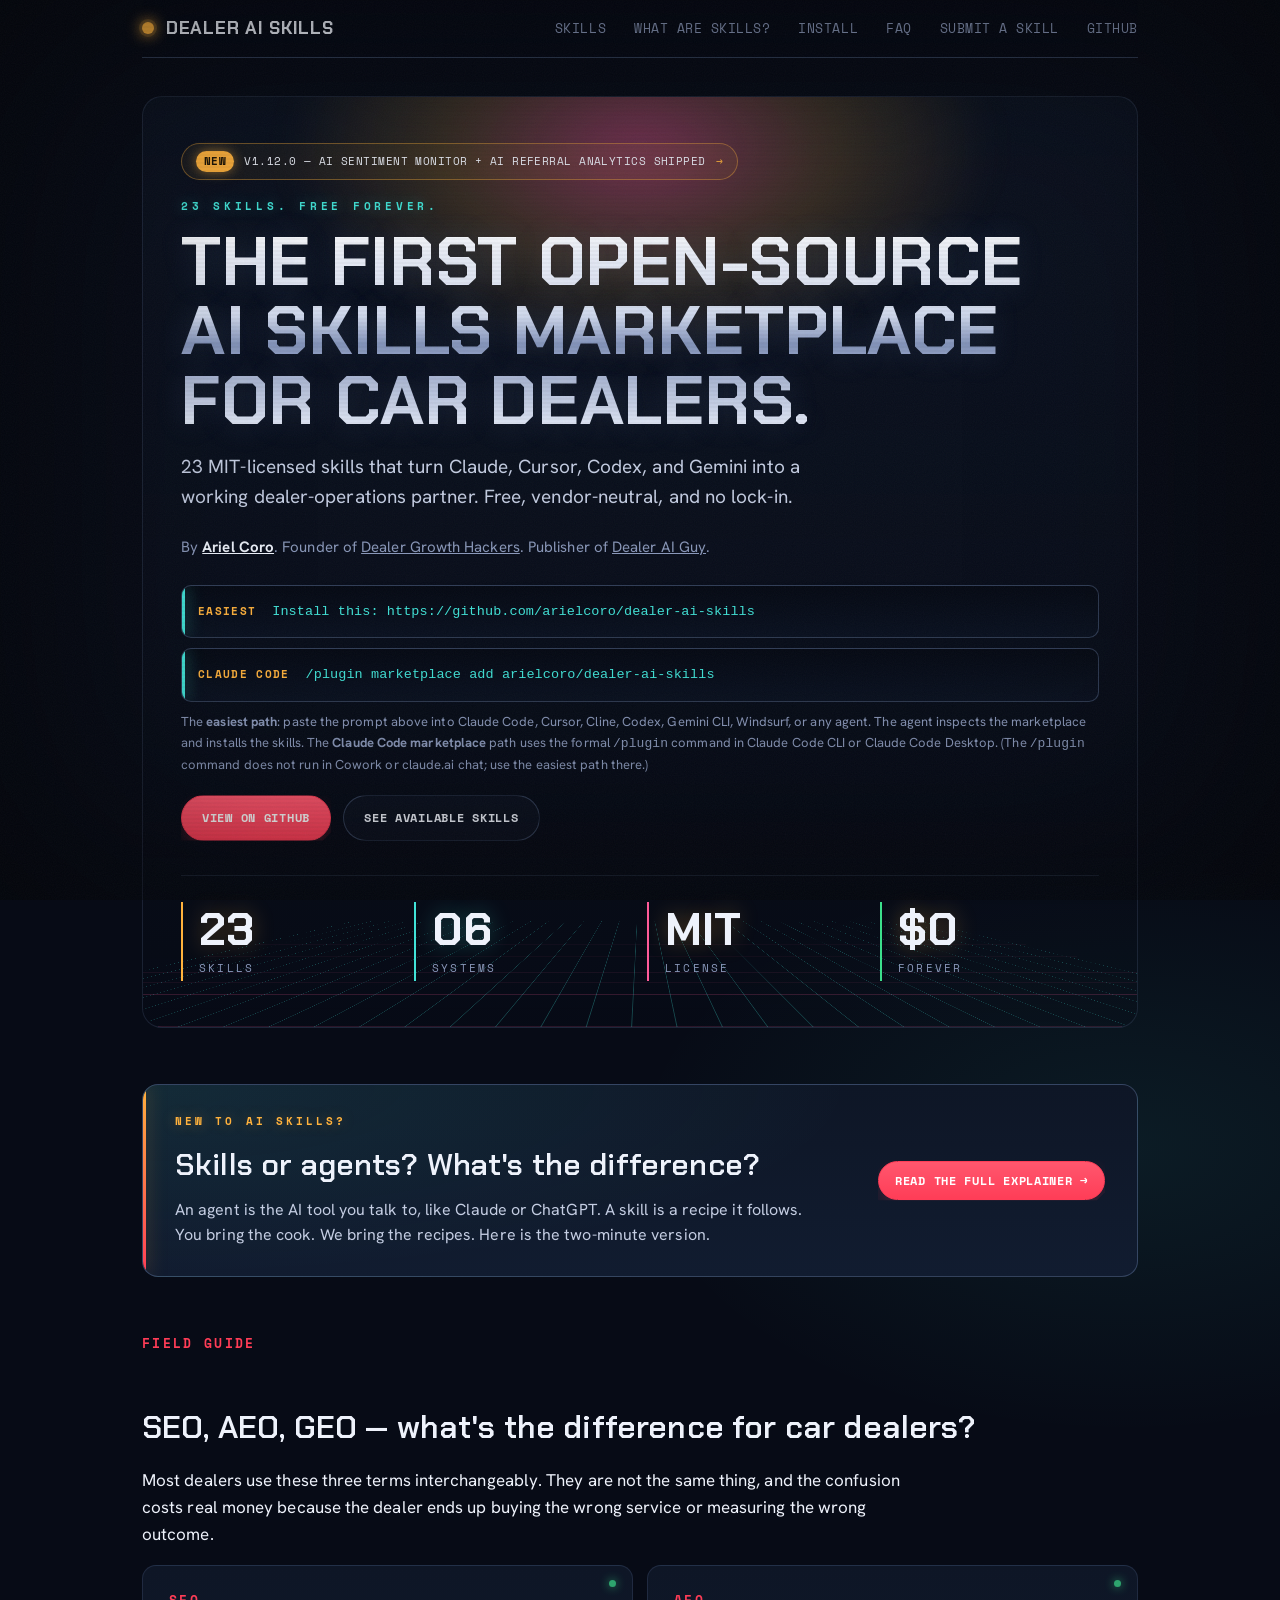
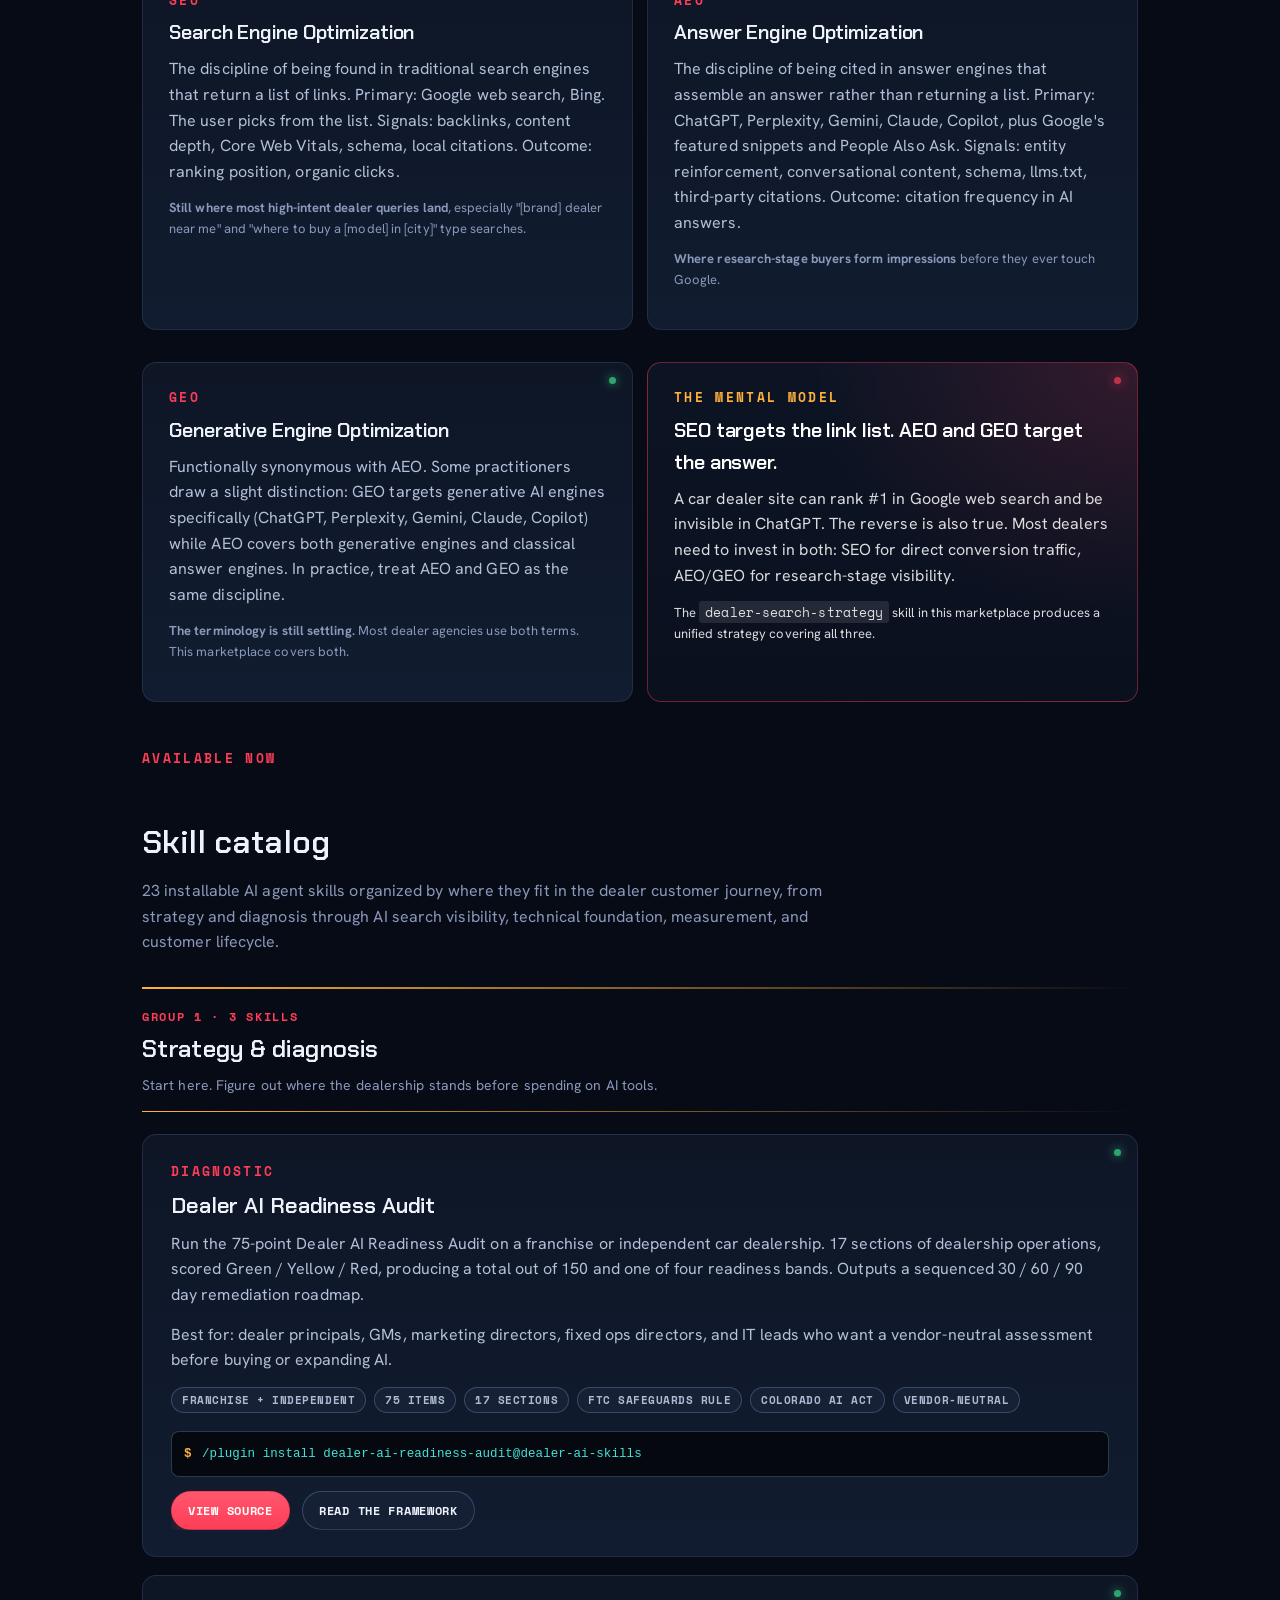
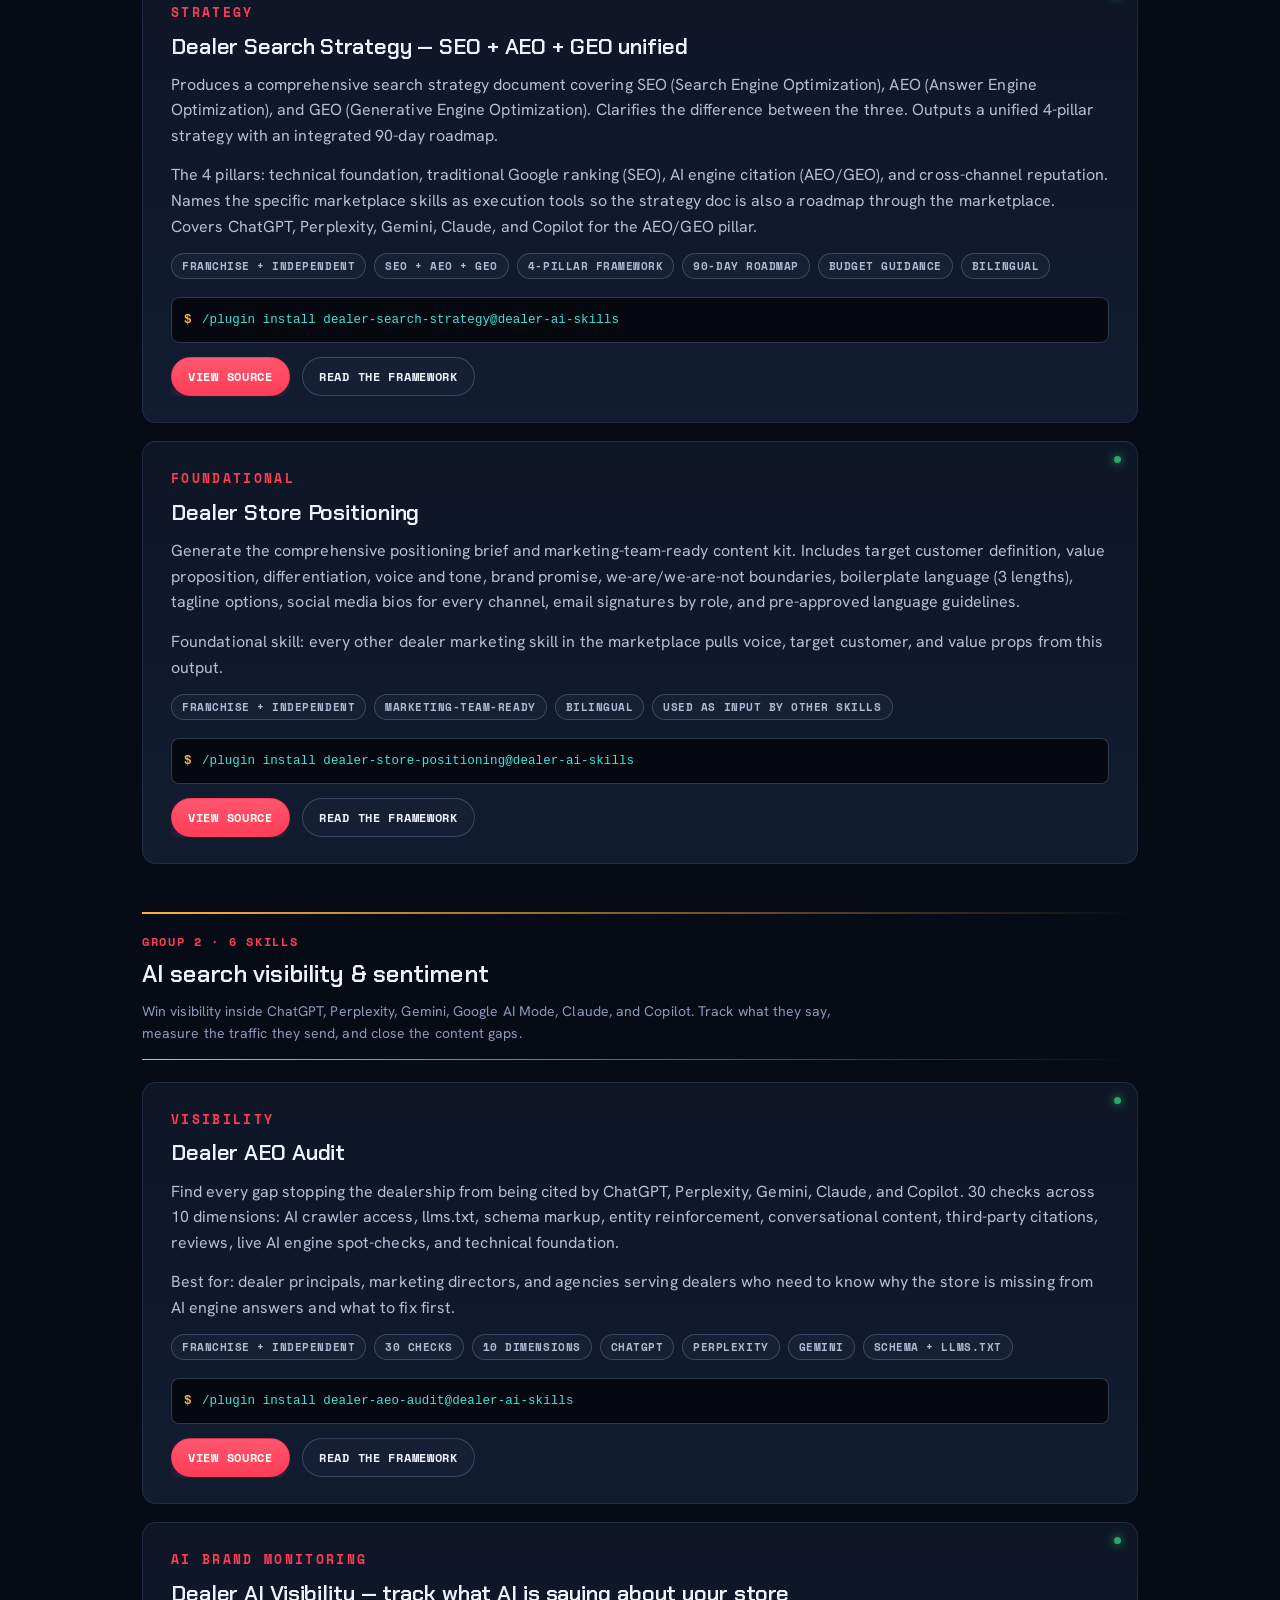
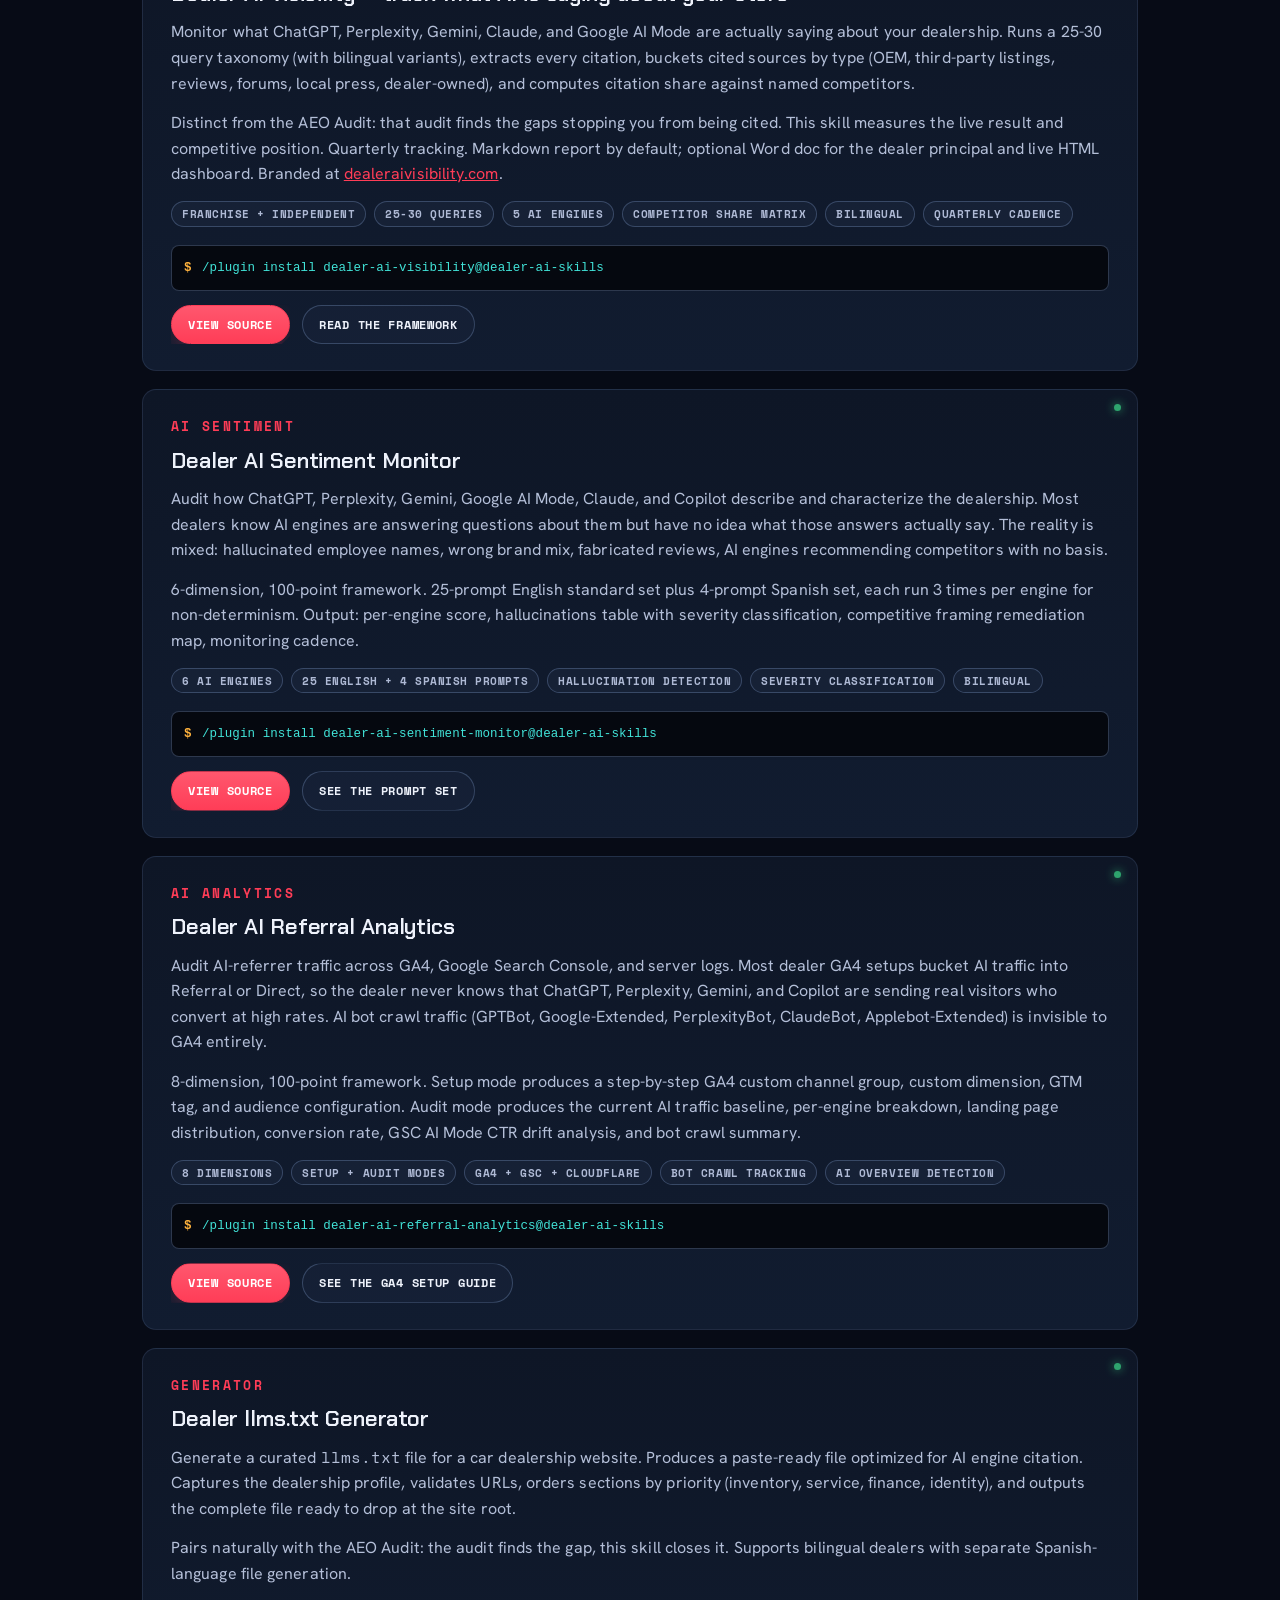
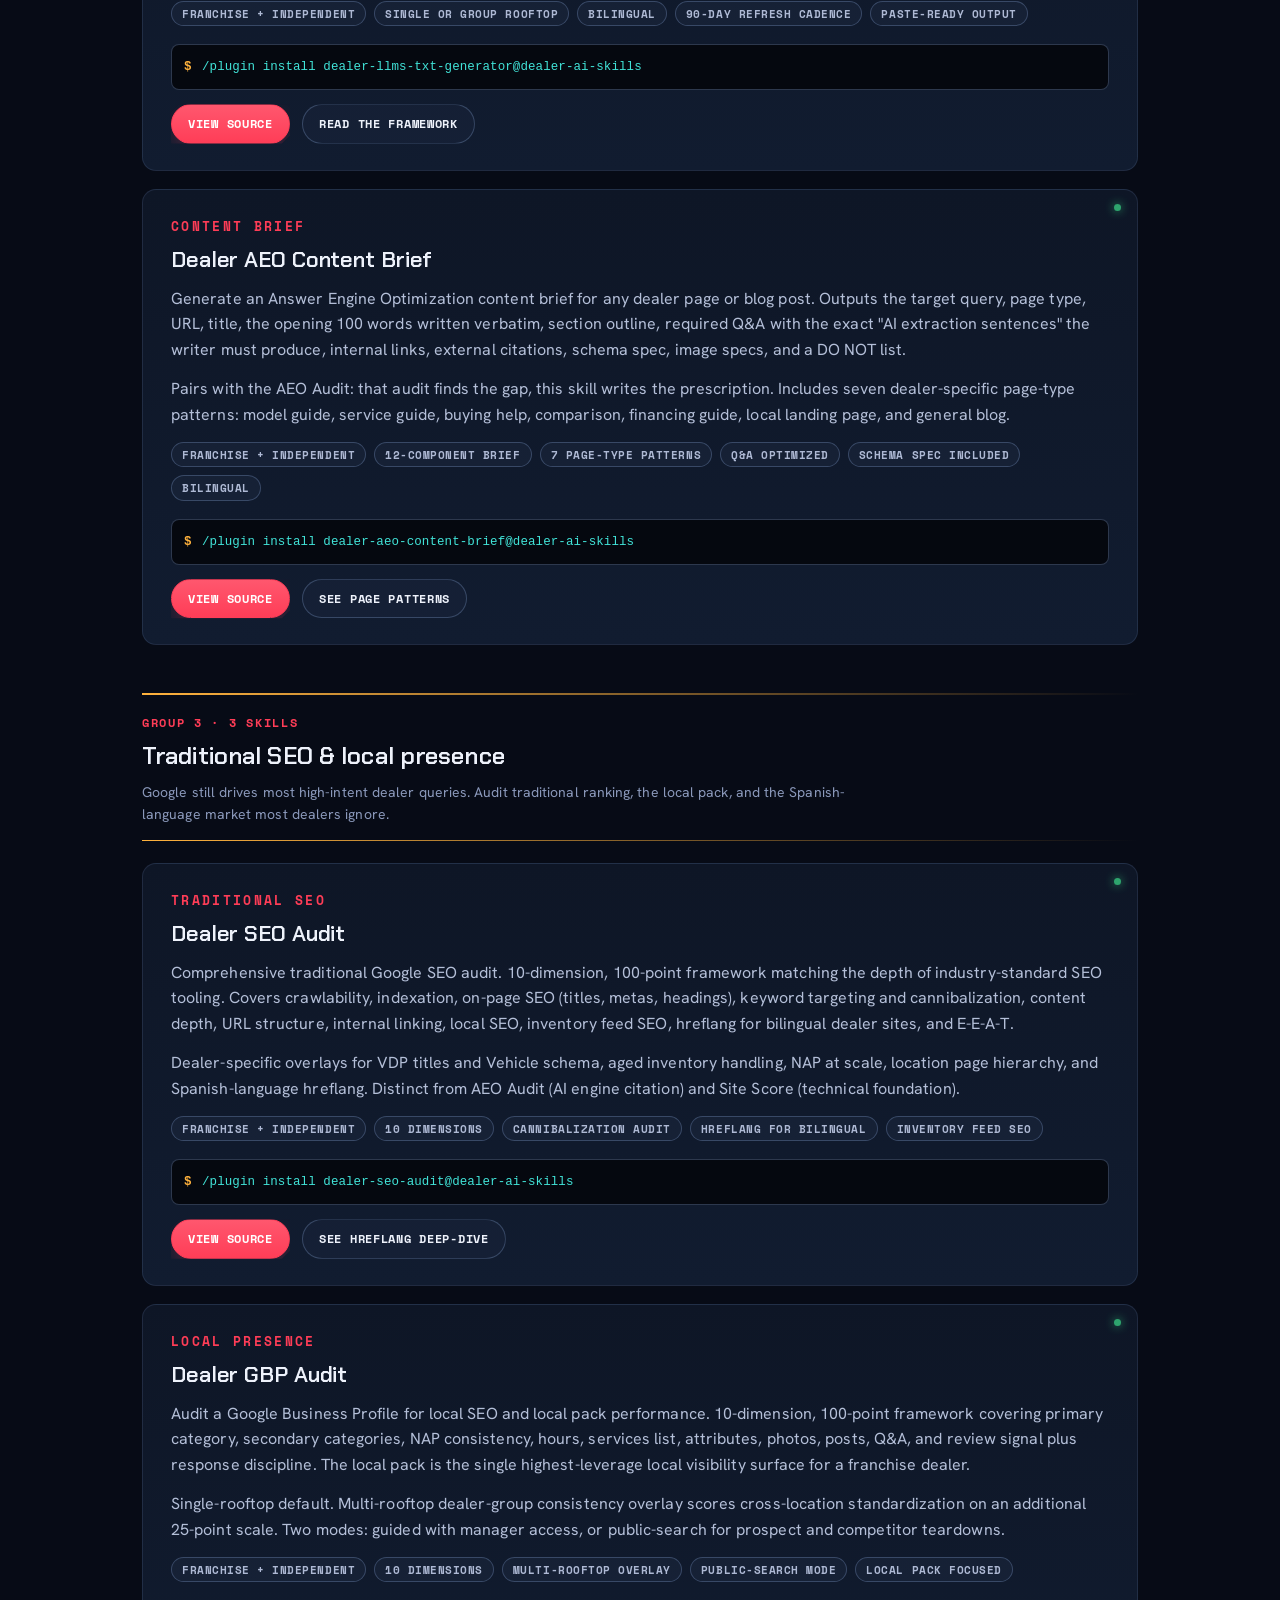
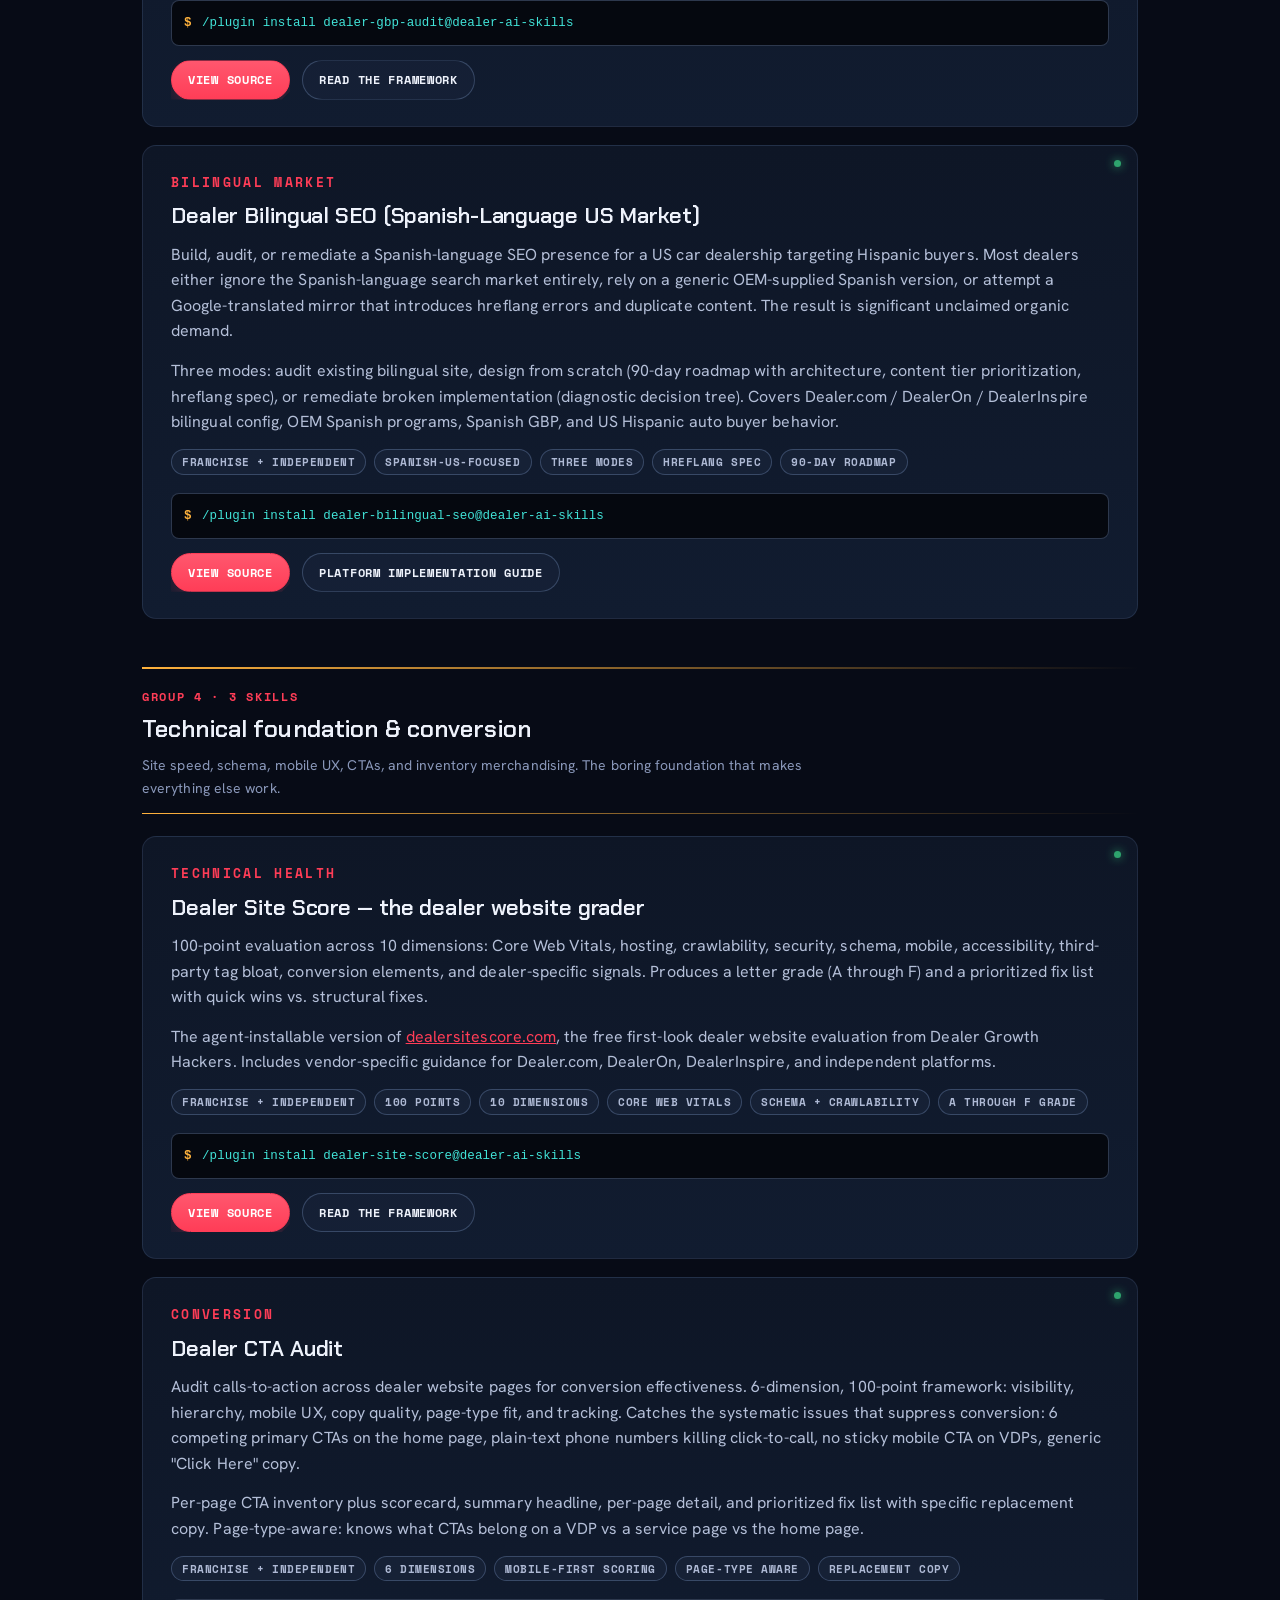
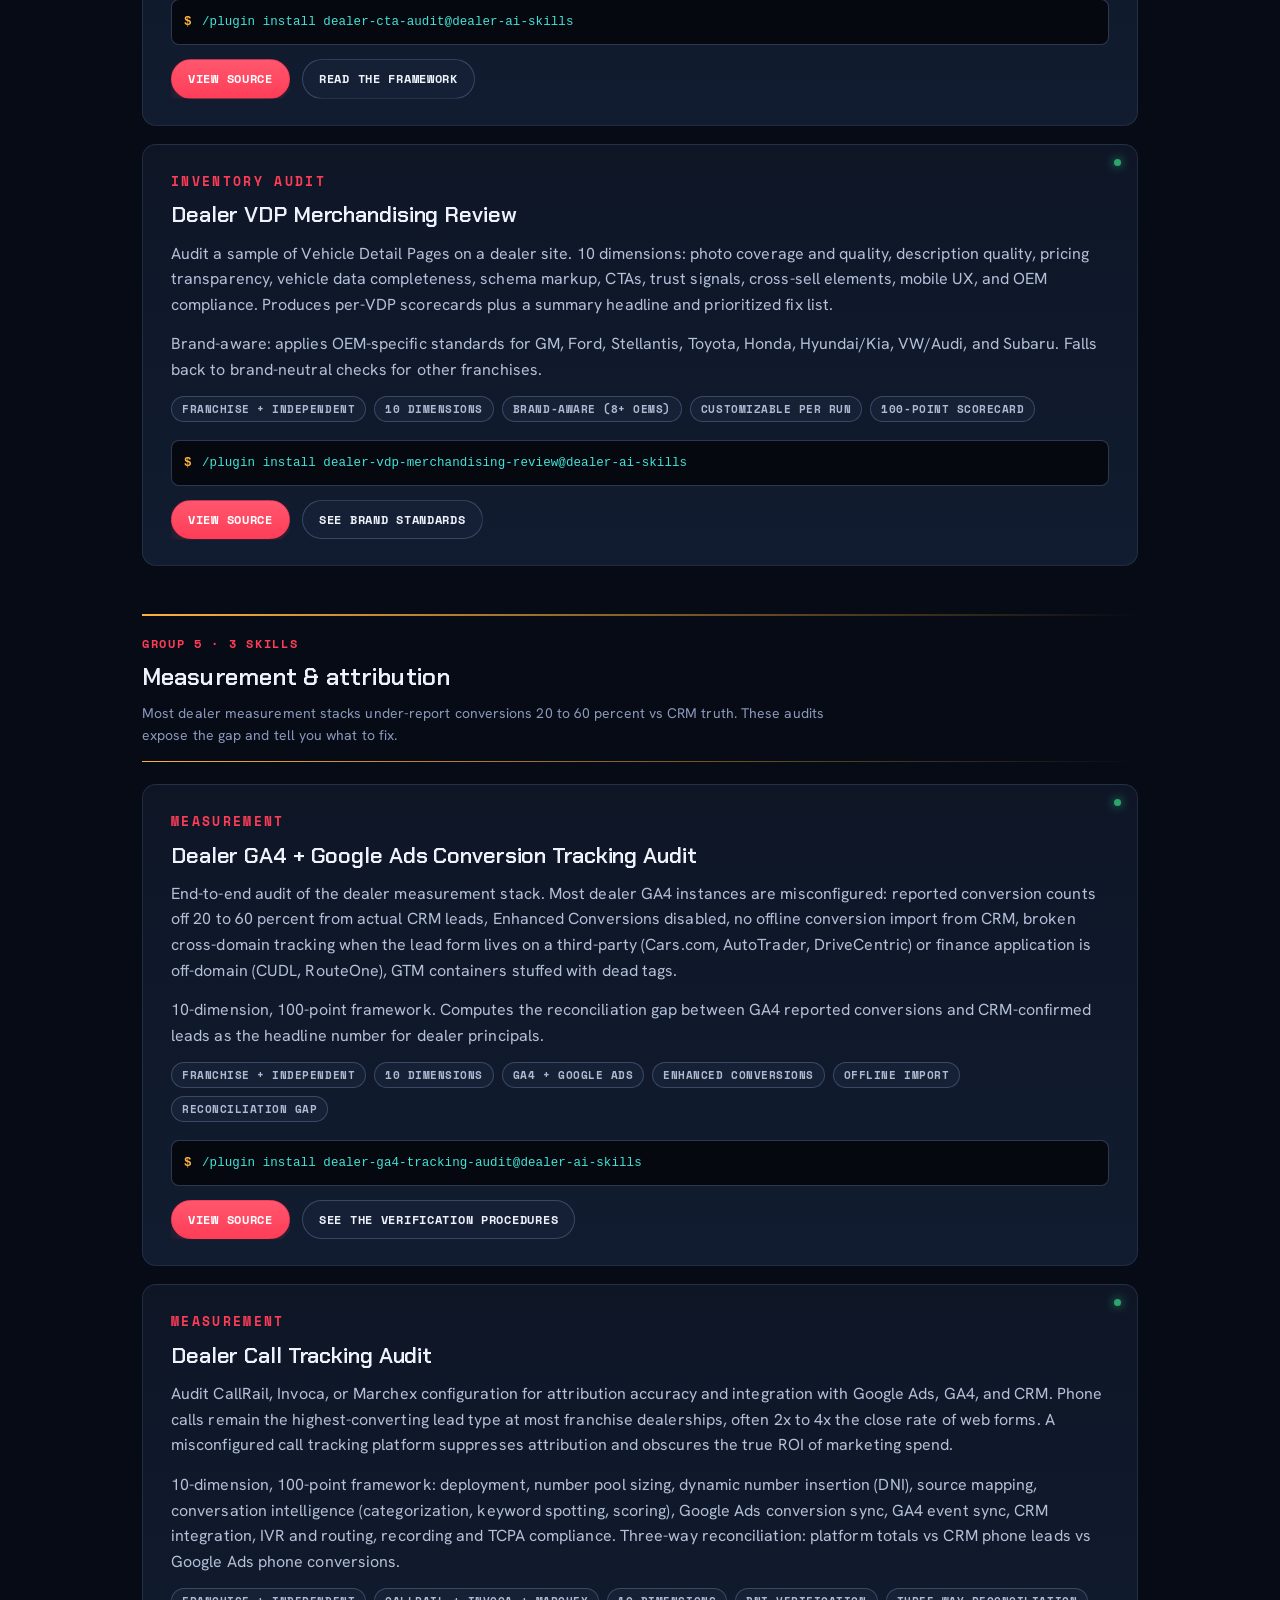
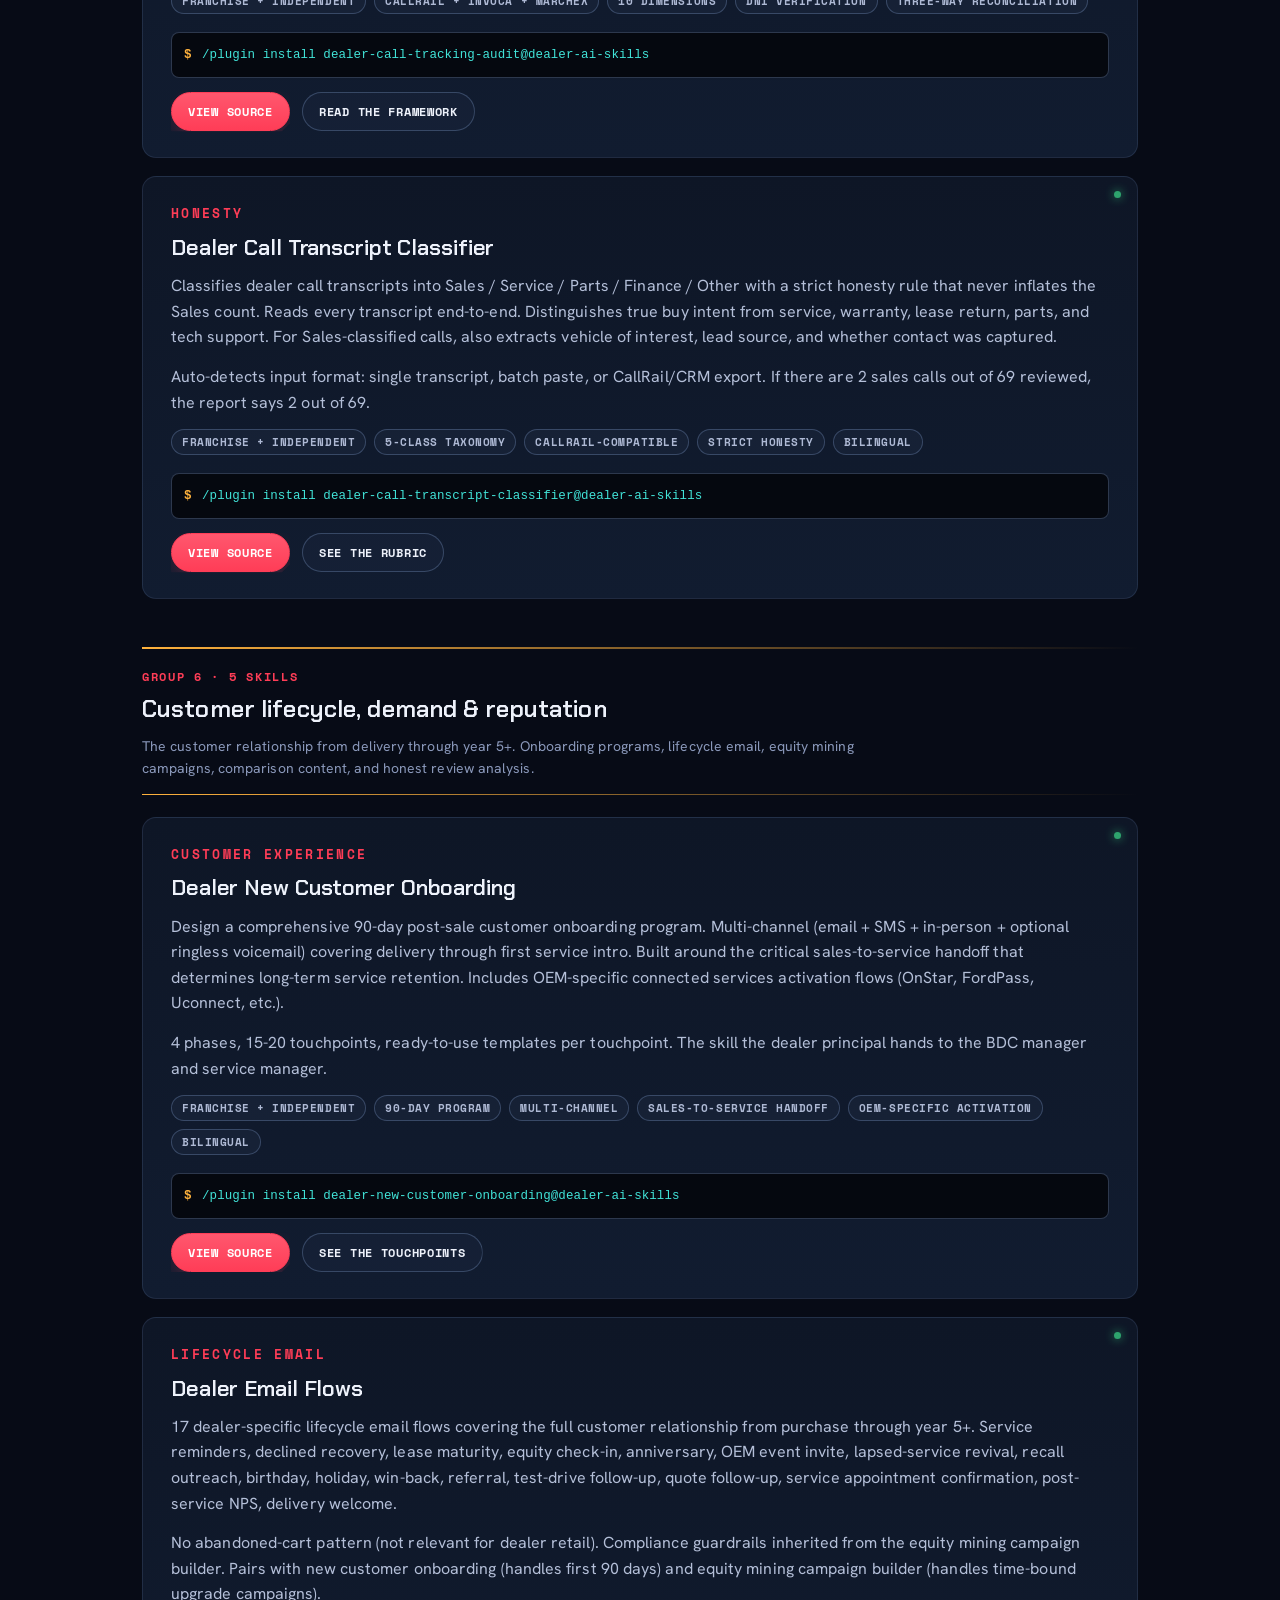
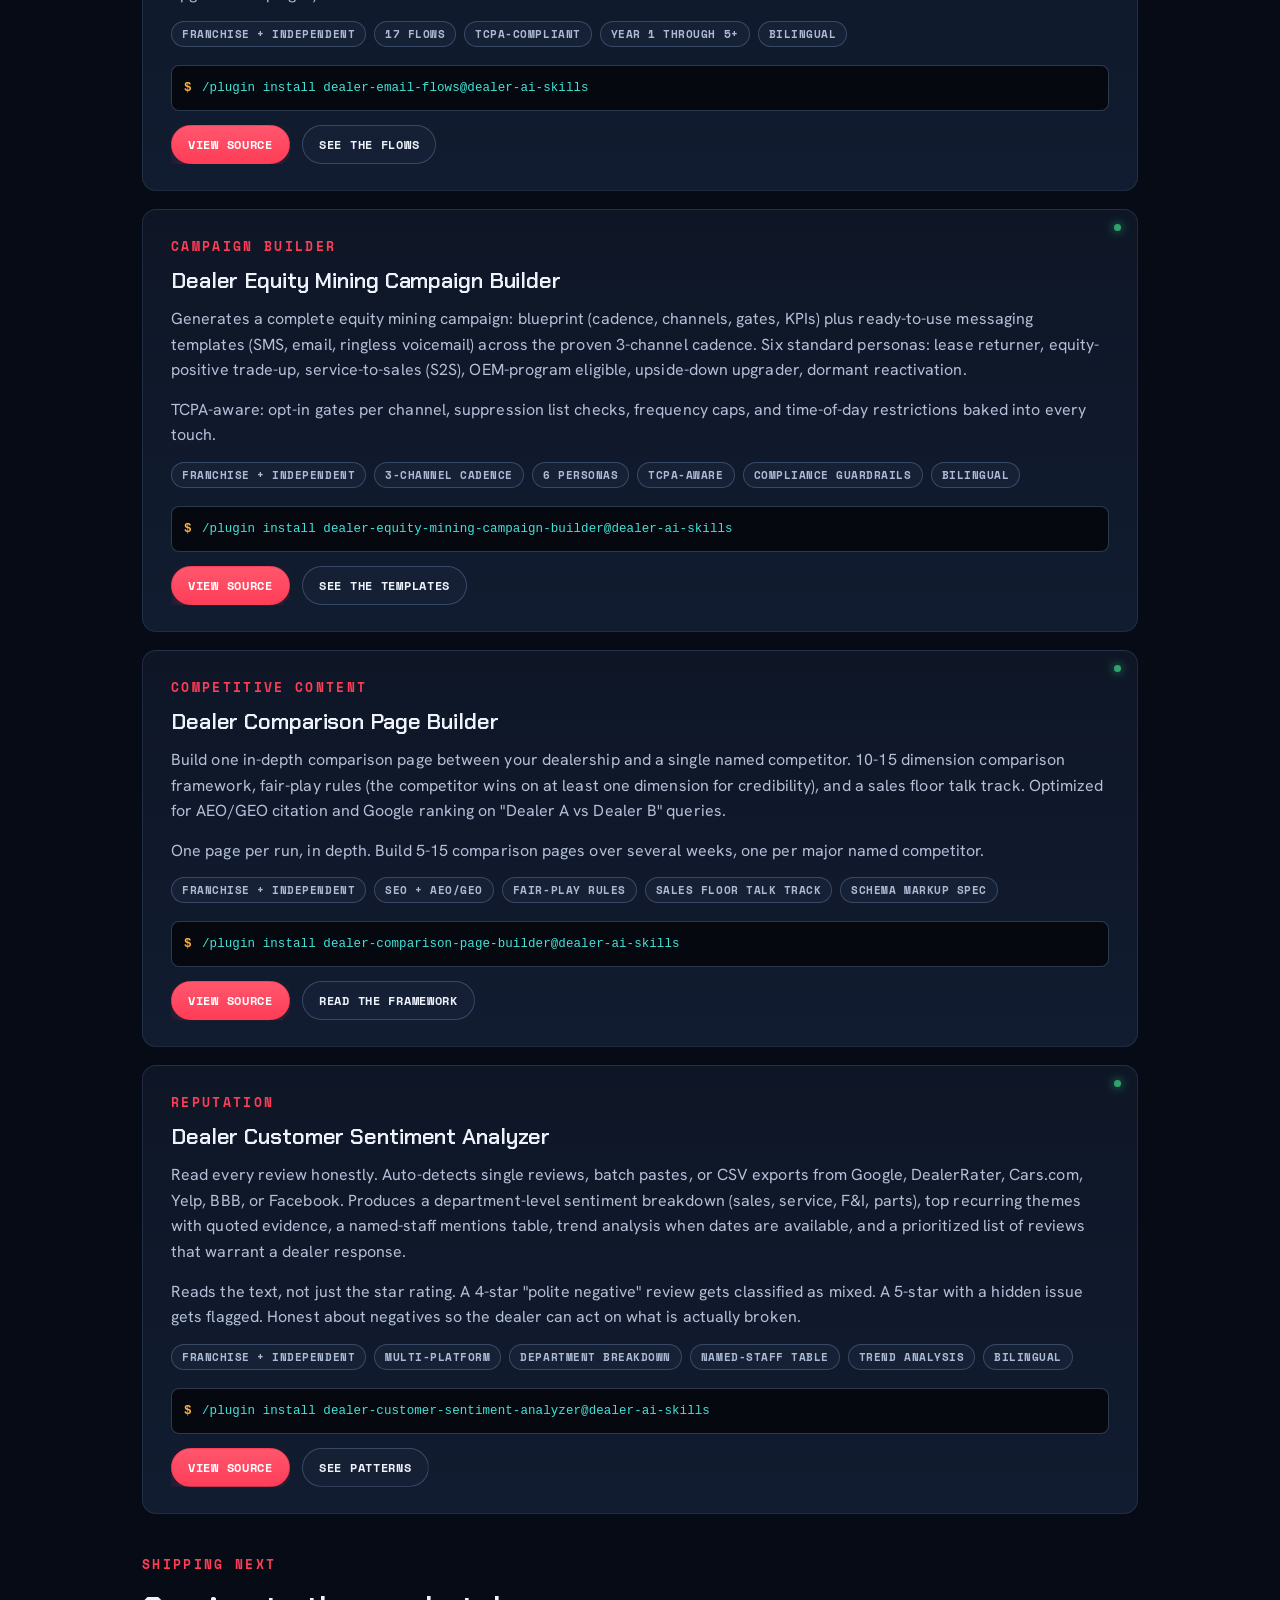
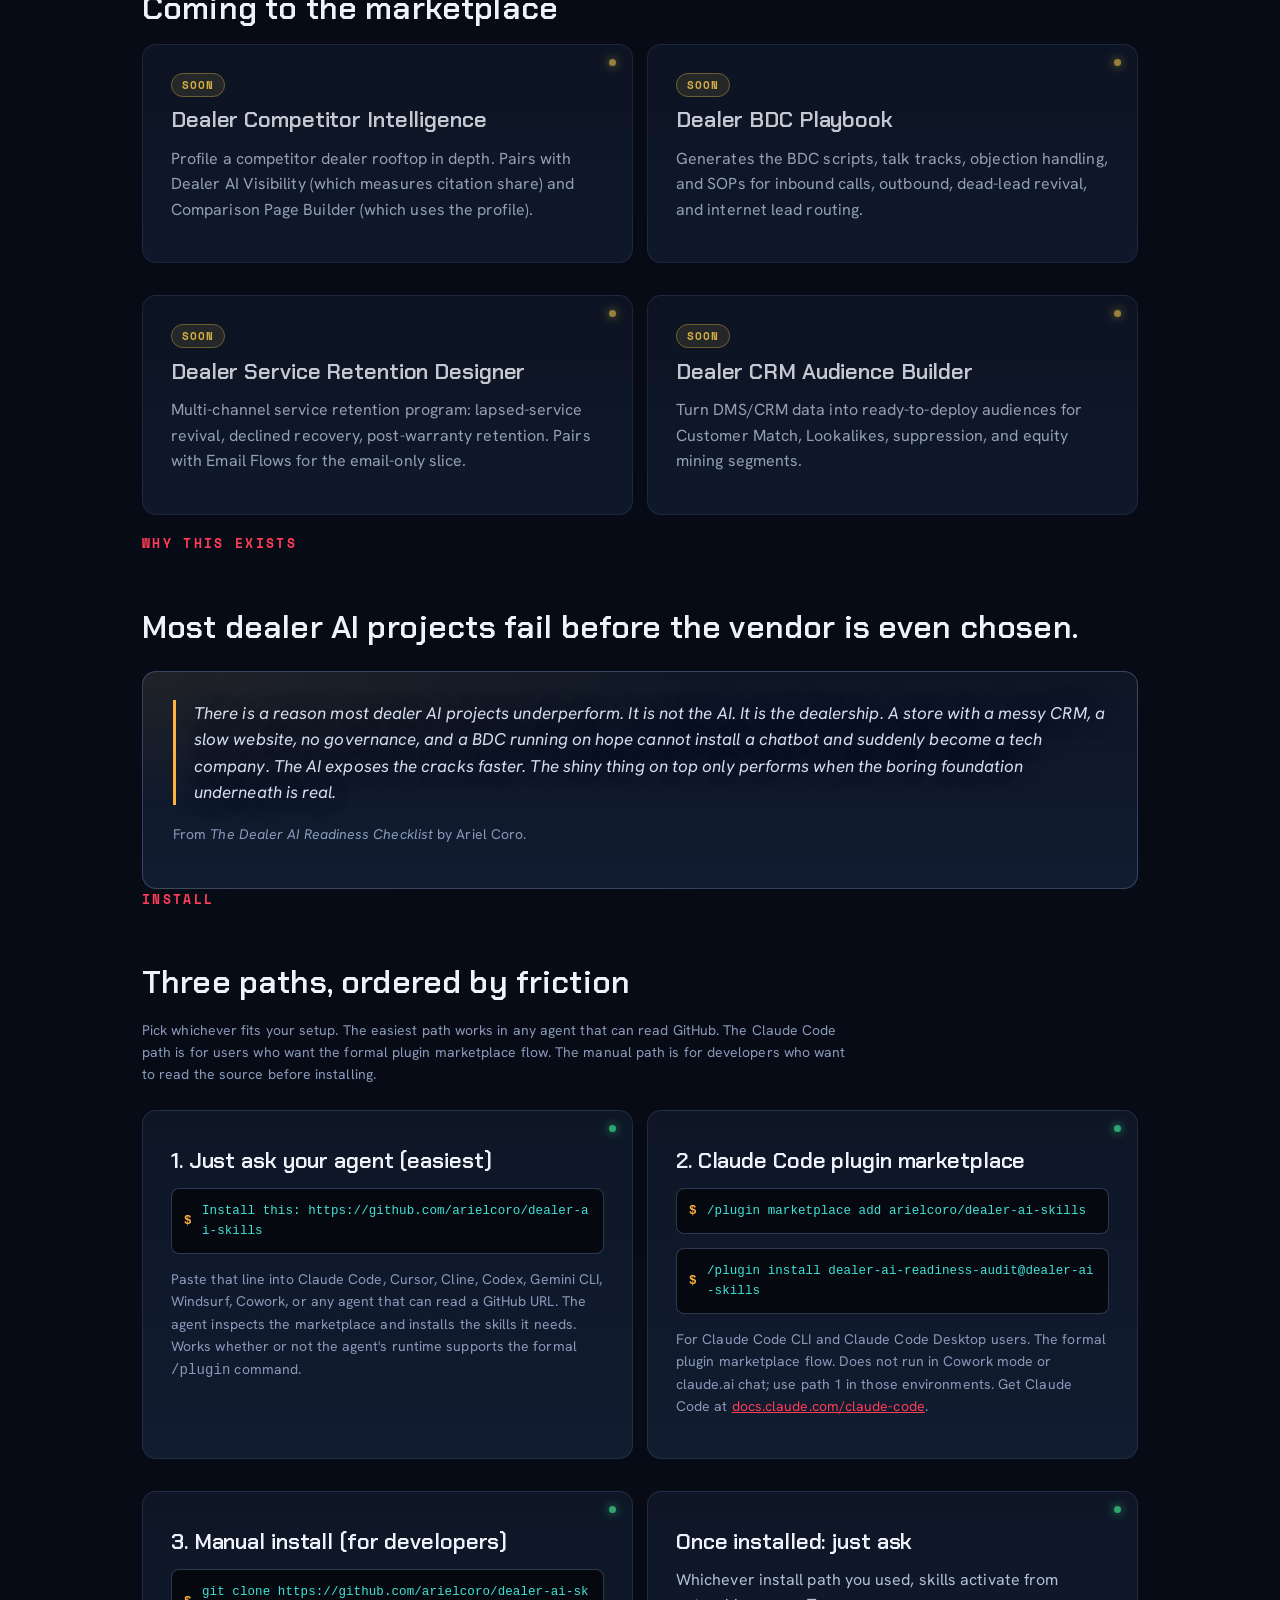
==== landing/index.html @ 4830bb51 "rework hero headline to lead with the category claim H1 now states what it is: the first open-source" ====
<!DOCTYPE html>
<html lang="en">
<head>
<meta charset="UTF-8">
<meta name="viewport" content="width=device-width, initial-scale=1.0">
<title>Dealer AI Skills | 23 Free AI Agent Skills for Car Dealers</title>
<meta name="description" content="23 free, MIT-licensed AI agent skills for car dealers. AEO, GEO, SEO, GA4 conversion tracking, call tracking, Google Business Profile, bilingual SEO, AI sentiment, and customer lifecycle. By Dealer Growth Hackers.">
<meta name="keywords" content="dealer SEO, dealer AEO, dealer GEO, car dealer SEO, car dealer AEO, car dealer GEO, answer engine optimization for car dealers, generative engine optimization for car dealers, AI search for car dealers, LLM SEO for car dealers, ChatGPT SEO for dealers, Perplexity SEO for dealers, Gemini SEO for dealers, dealer AI skills, dealer AI tools, Claude skills for car dealers, dealer AI marketplace">
<meta name="author" content="Ariel Coro">

<meta property="og:title" content="Dealer AI Skills | 23 Free AI Agent Skills for Car Dealers">
<meta property="og:description" content="23 free, MIT-licensed AI agent skills for car dealers. AEO, GEO, SEO, GA4 conversion tracking, call tracking, Google Business Profile, bilingual SEO, AI sentiment, and customer lifecycle. By Dealer Growth Hackers.">
<meta property="og:url" content="https://dealeraiskills.com">
<meta property="og:type" content="website">
<meta property="og:image" content="https://dealeraiskills.com/og-image.png">
<meta property="og:image:secure_url" content="https://dealeraiskills.com/og-image.png">
<meta property="og:image:type" content="image/png">
<meta property="og:image:width" content="1200">
<meta property="og:image:height" content="630">
<meta property="og:image:alt" content="Dealer AI Skills: 23 free, open-source AI agent skills built for car dealers.">
<meta property="og:site_name" content="Dealer AI Skills">
<meta property="og:locale" content="en_US">

<meta name="twitter:card" content="summary_large_image">
<meta name="twitter:title" content="Dealer AI Skills | 23 Free AI Agent Skills for Car Dealers">
<meta name="twitter:description" content="23 free, MIT-licensed AI agent skills for car dealers. AEO, GEO, SEO, GA4, call tracking, Google Business Profile, bilingual SEO, AI sentiment, customer lifecycle. By Dealer Growth Hackers.">
<meta name="twitter:image" content="https://dealeraiskills.com/og-image.png">
<meta name="twitter:image:alt" content="Dealer AI Skills: 23 free, open-source AI agent skills built for car dealers.">
<meta name="twitter:url" content="https://dealeraiskills.com">

<link rel="canonical" href="https://dealeraiskills.com">

<script type="application/ld+json">
{
  "@context": "https://schema.org",
  "@type": "WebSite",
  "name": "Dealer AI Skills",
  "url": "https://dealeraiskills.com",
  "description": "AI agent skills for franchise and independent car dealers. Covers SEO (Search Engine Optimization), AEO (Answer Engine Optimization), GEO (Generative Engine Optimization), and AI search visibility in ChatGPT, Perplexity, Gemini, Claude, and Copilot.",
  "author": {
    "@type": "Person",
    "name": "Ariel Coro",
    "url": "https://www.dealeraiguy.com",
    "jobTitle": "Founder, Dealer Growth Hackers. Publisher of Dealer AI Guy."
  },
  "publisher": {
    "@type": "Organization",
    "name": "Dealer AI Guy",
    "url": "https://www.dealeraiguy.com"
  }
}
</script>

<script type="application/ld+json">
{
  "@context": "https://schema.org",
  "@type": "FAQPage",
  "mainEntity": [
    {
      "@type": "Question",
      "name": "What's the difference between an AI agent and an AI skill?",
      "acceptedAnswer": {
        "@type": "Answer",
        "text": "An AI agent is the AI tool you talk to. Like Claude, ChatGPT, Cursor, or Gemini. The agent reads, thinks, and takes action. An AI skill is a recipe the agent follows. The recipe tells the agent how to do one specific job, step by step. The agent is the cook. The skill is the recipe. Dealer AI Skills is a free cookbook of 23 recipes for car dealers. You install the recipes in your AI tool. Then when you ask a question, the AI tool follows the right recipe."
      }
    },
    {
      "@type": "Question",
      "name": "What is Dealer AI Skills?",
      "acceptedAnswer": {
        "@type": "Answer",
        "text": "A free library of 23 AI tools built just for car dealers. Each tool helps you audit, plan, or fix one part of your dealership marketing. Things like checking how AI search engines see your store, scoring your website, auditing your Google Business Profile, fixing your conversion tracking, and running campaigns to bring customers back. The skills are free and open source, built by people who run dealer marketing every day."
      }
    },
    {
      "@type": "Question",
      "name": "Are these really free?",
      "acceptedAnswer": {
        "@type": "Answer",
        "text": "Yes. All 23 skills are free. No sign-up, no login, no subscription. You can use them, copy them, change them, or share them. You can even put your own brand on them and use them with your clients."
      }
    },
    {
      "@type": "Question",
      "name": "Who is this for?",
      "acceptedAnswer": {
        "@type": "Answer",
        "text": "Car dealers and anyone working in or around a dealership. That includes dealer principals, GMs, marketing directors, BDC managers, fixed ops directors, agency teams, and OEM marketing people. If you sell or service cars, these tools were built for you."
      }
    },
    {
      "@type": "Question",
      "name": "How do I install a skill?",
      "acceptedAnswer": {
        "@type": "Answer",
        "text": "Three ways. The easiest: paste 'Install this: https://github.com/arielcoro/dealer-ai-skills' into your AI tool. The AI tool reads the link and installs the skills for you. Works in Claude, Cursor, Codex, Gemini, and Windsurf. For Claude Code users: type '/plugin marketplace add arielcoro/dealer-ai-skills' inside Claude Code. For developers: clone the repo from GitHub and copy any skill folder into your AI tool's skills folder."
      }
    },
    {
      "@type": "Question",
      "name": "Do I need to be a developer to use these?",
      "acceptedAnswer": {
        "@type": "Answer",
        "text": "No. After you install a skill, you just type questions in plain English. Like 'audit my website' or 'check my Google Business Profile.' The AI tool reads your question and runs the right skill. If you don't want to do it yourself, your agency or IT team can install it for you and send you the results."
      }
    },
    {
      "@type": "Question",
      "name": "Will this work with my dealer website?",
      "acceptedAnswer": {
        "@type": "Answer",
        "text": "Yes. The skills work on any platform: Dealer.com, DealerOn, DealerInspire, WordPress, and custom builds. Some skills even have extra tips for specific platforms."
      }
    },
    {
      "@type": "Question",
      "name": "How is this different from ChatGPT?",
      "acceptedAnswer": {
        "@type": "Answer",
        "text": "ChatGPT is a general AI. It can write a poem, plan a trip, or answer trivia. It doesn't know how to score a car dealership website. It doesn't know dealer terms or dealer math. Dealer AI Skills teaches ChatGPT (or any AI tool) how to do dealer-specific jobs. Each skill was built by people who do dealer marketing for a living. ChatGPT alone gets you general answers. ChatGPT plus a dealer skill gets you a dealer audit."
      }
    },
    {
      "@type": "Question",
      "name": "How is this different from paid dealer AI products?",
      "acceptedAnswer": {
        "@type": "Answer",
        "text": "Some big dealer software companies are starting to sell paid AI tools. Most cost money every month. Most only work on their own platform. Dealer AI Skills is free. Works on any platform. Has 23 skills instead of just a few. The code is open, so any dealer or agency can use it or improve it."
      }
    },
    {
      "@type": "Question",
      "name": "Do the skills work in Spanish?",
      "acceptedAnswer": {
        "@type": "Answer",
        "text": "Yes for many of them. We built skills for the Spanish-language car buyer market because Hispanic buyers are a big share of new vehicle sales in many cities. Skills with Spanish language modes include the bilingual SEO skill, the content brief, equity mining campaigns, email flows, customer reviews, and AI sentiment monitoring."
      }
    }
  ]
}
</script>

<style>
  :root {
    --ink: #0b1220;
    --bg: #f7f6f1;
    --card: #ffffff;
    --line: #e6e2d6;
    --muted: #5b6477;
    --accent: #b8002e;
    --green: #1a7f4b;
    --yellow: #c98a00;
    --green-soft: #e2f3ea;
    --yellow-soft: #fbf2dc;
    --red-soft: #fbe1e6;
  }
  * { box-sizing: border-box; }
  body {
    margin: 0;
    background: var(--bg);
    color: var(--ink);
    font-family: -apple-system, BlinkMacSystemFont, 'Segoe UI', Roboto, sans-serif;
    line-height: 1.6;
    -webkit-font-smoothing: antialiased;
  }
  .wrap { max-width: 960px; margin: 0 auto; padding: 32px 22px 80px; }

  .topbar {
    display: flex;
    align-items: center;
    justify-content: space-between;
    border-bottom: 1px solid var(--line);
    padding-bottom: 18px;
    margin-bottom: 36px;
    flex-wrap: wrap;
    gap: 12px;
  }
  .brand {
    display: flex;
    align-items: center;
    gap: 12px;
    text-decoration: none;
    color: var(--ink);
    font-weight: 700;
    font-size: 20px;
    letter-spacing: -0.01em;
  }
  .brand-dot {
    width: 16px;
    height: 16px;
    border-radius: 4px;
    background: var(--accent);
    display: inline-block;
  }
  .nav {
    display: flex;
    gap: 28px;
    flex-wrap: wrap;
    align-items: center;
  }
  .nav a {
    color: var(--muted);
    text-decoration: none;
    font-size: 16px;
    font-weight: 500;
    white-space: nowrap;
  }
  .nav a:hover { color: var(--ink); }

  @media (max-width: 640px) {
    .nav { gap: 16px; }
    .nav a { font-size: 14px; }
    .brand { font-size: 18px; }
    .brand-dot { width: 14px; height: 14px; }
  }

  .hero {
    padding: 18px 0 40px;
    border-bottom: 1px solid var(--line);
    margin-bottom: 40px;
  }
  .eyebrow {
    text-transform: uppercase;
    letter-spacing: 0.14em;
    font-size: 12px;
    color: var(--accent);
    font-weight: 700;
    margin-bottom: 12px;
  }
  h1 {
    font-family: 'Georgia', 'Times New Roman', serif;
    font-size: clamp(36px, 5.5vw, 56px);
    line-height: 1.05;
    letter-spacing: -0.015em;
    margin: 0 0 16px;
  }
  .lede {
    font-size: clamp(17px, 2vw, 19px);
    color: #2a3344;
    max-width: 720px;
    margin: 0 0 22px;
  }
  .byline {
    color: var(--muted);
    font-size: 15px;
  }
  .byline strong { color: var(--ink); }

  .install-box {
    background: var(--ink);
    color: white;
    border-radius: 14px;
    padding: 22px 24px;
    margin: 26px 0 10px;
    display: grid;
    grid-template-columns: 1fr auto;
    align-items: center;
    gap: 18px;
  }
  .install-box code {
    font-family: 'SF Mono', 'Menlo', 'Monaco', 'Consolas', monospace;
    color: #ffb1c0;
    font-size: 15px;
    word-break: break-all;
  }
  .install-box small {
    display: block;
    color: rgba(255,255,255,0.55);
    font-size: 12px;
    text-transform: uppercase;
    letter-spacing: 0.08em;
    margin-bottom: 6px;
  }
  .install-cta {
    background: white;
    color: var(--ink);
    padding: 11px 18px;
    border-radius: 999px;
    font-weight: 700;
    text-decoration: none;
    font-size: 14px;
    white-space: nowrap;
  }

  h2 {
    font-family: 'Georgia', serif;
    font-size: clamp(26px, 3vw, 32px);
    letter-spacing: -0.01em;
    margin: 48px 0 10px;
  }
  h3 {
    font-size: 13px;
    text-transform: uppercase;
    letter-spacing: 0.14em;
    color: var(--accent);
    font-weight: 700;
    margin: 0 0 8px;
  }
  p { margin: 0 0 14px; }

  .skill-card {
    background: var(--card);
    border: 1px solid var(--line);
    border-radius: 14px;
    padding: 26px 28px;
    margin-bottom: 18px;
  }
  .skill-card h4 {
    margin: 6px 0 8px;
    font-size: 22px;
    font-family: 'Georgia', serif;
    letter-spacing: -0.005em;
  }
  .skill-card .meta {
    display: flex;
    gap: 8px;
    flex-wrap: wrap;
    margin: 12px 0 18px;
  }
  .tag {
    display: inline-block;
    padding: 3px 10px;
    border-radius: 999px;
    font-size: 11px;
    font-weight: 600;
    letter-spacing: 0.04em;
    background: var(--bg);
    color: var(--muted);
    border: 1px solid var(--line);
  }
  .skill-card .install-line {
    background: var(--bg);
    border: 1px solid var(--line);
    border-radius: 10px;
    padding: 12px 14px;
    font-family: 'SF Mono', 'Menlo', 'Monaco', monospace;
    font-size: 13px;
    color: var(--ink);
    word-break: break-all;
    margin: 10px 0 14px;
  }
  .skill-card .actions {
    display: flex;
    gap: 12px;
    flex-wrap: wrap;
    margin-top: 14px;
  }
  .btn {
    display: inline-flex;
    align-items: center;
    gap: 6px;
    padding: 9px 16px;
    border-radius: 999px;
    text-decoration: none;
    font-weight: 600;
    font-size: 13px;
    border: 1px solid var(--ink);
    color: var(--ink);
    background: transparent;
  }
  .btn.primary { background: var(--ink); color: white; }
  .btn.accent { background: var(--accent); border-color: var(--accent); color: white; }

  .skill-card.coming {
    opacity: 0.7;
  }
  .skill-card.coming .badge {
    background: var(--yellow-soft);
    color: var(--yellow);
    padding: 3px 10px;
    border-radius: 999px;
    font-size: 11px;
    font-weight: 700;
    letter-spacing: 0.04em;
  }

  .grid { display: grid; gap: 14px; }
  @media (min-width: 720px) {
    .grid.cols-2 { grid-template-columns: 1fr 1fr; }
  }

  .why {
    background: var(--card);
    border: 1px solid var(--line);
    border-radius: 14px;
    padding: 28px 30px;
    margin-top: 18px;
  }
  .why blockquote {
    margin: 0;
    padding-left: 18px;
    border-left: 3px solid var(--accent);
    color: var(--ink);
    font-style: italic;
    font-size: 17px;
    line-height: 1.55;
  }

  .footer-cta {
    background: var(--ink);
    color: white;
    border-radius: 18px;
    padding: 40px 32px;
    margin-top: 48px;
    text-align: center;
  }
  .footer-cta h2 {
    color: white;
    margin: 0 0 12px;
  }
  .footer-cta p {
    color: rgba(255,255,255,0.78);
    max-width: 540px;
    margin: 0 auto 20px;
  }
  .footer-cta .actions {
    display: flex;
    gap: 12px;
    justify-content: center;
    flex-wrap: wrap;
  }
  .footer-cta .btn { border-color: rgba(255,255,255,0.4); color: white; }
  .footer-cta .btn.primary { background: white; color: var(--ink); border-color: white; }

  .release-banner {
    background: var(--card);
    border: 1px solid var(--line);
    border-radius: 999px;
    padding: 6px 14px;
    margin-bottom: 18px;
    display: inline-flex;
    align-items: center;
    gap: 10px;
    font-size: 13px;
    text-decoration: none;
    color: var(--ink);
  }
  .release-banner .tag-new {
    background: var(--accent);
    color: white;
    padding: 2px 8px;
    border-radius: 999px;
    font-size: 11px;
    font-weight: 700;
    letter-spacing: 0.04em;
  }
  .release-banner .arrow { color: var(--muted); }

  .install-stack {
    display: grid;
    gap: 10px;
    margin: 26px 0 10px;
  }
  .install-stack .install-row {
    background: var(--ink);
    color: white;
    border-radius: 12px;
    padding: 14px 18px;
    display: grid;
    grid-template-columns: auto 1fr;
    align-items: center;
    gap: 16px;
  }
  .install-stack .install-row .label {
    color: rgba(255,255,255,0.55);
    font-size: 11px;
    text-transform: uppercase;
    letter-spacing: 0.1em;
    font-weight: 700;
    white-space: nowrap;
  }
  .install-stack .install-row code {
    font-family: 'SF Mono', 'Menlo', 'Monaco', 'Consolas', monospace;
    color: #ffb1c0;
    font-size: 14px;
    word-break: break-all;
  }

  .agency-callout {
    text-align: center;
    margin-top: 24px;
    padding: 22px;
    background: var(--card);
    border: 1px solid var(--line);
    border-radius: 14px;
    color: var(--ink);
  }
  .agency-callout strong { font-weight: 700; }
  .agency-callout a {
    color: var(--accent);
    text-decoration: none;
    font-weight: 600;
  }
  .agency-callout a:hover { text-decoration: underline; }

  .community-block {
    margin-top: 56px;
    padding: 48px 32px 36px;
    text-align: center;
    border-top: 1px solid var(--line);
  }
  .community-block .big-buttons {
    display: flex;
    gap: 16px;
    justify-content: center;
    flex-wrap: wrap;
    margin-bottom: 30px;
  }
  .community-block .big-btn {
    display: inline-flex;
    align-items: center;
    gap: 10px;
    padding: 16px 28px;
    border-radius: 10px;
    border: 2px solid var(--ink);
    color: var(--ink);
    text-decoration: none;
    font-weight: 700;
    font-size: 16px;
    letter-spacing: 0.04em;
    text-transform: uppercase;
    transition: background 0.15s;
  }
  .community-block .big-btn:hover { background: var(--ink); color: white; }
  .community-block .big-btn.primary {
    border-color: var(--accent);
    color: var(--accent);
  }
  .community-block .big-btn.primary:hover { background: var(--accent); color: white; }
  .community-block .share-line {
    color: var(--muted);
    font-size: 14px;
    letter-spacing: 0.06em;
    text-transform: uppercase;
    margin: 0 0 36px;
  }
  .community-block .share-line a {
    color: var(--ink);
    text-decoration: underline;
    text-underline-offset: 4px;
    font-weight: 600;
  }
  .community-block .built-by {
    color: var(--muted);
    font-size: 14px;
    letter-spacing: 0.08em;
    text-transform: uppercase;
    margin: 0 0 8px;
  }
  .community-block .built-by-author {
    display: inline-flex;
    align-items: center;
    gap: 10px;
    color: var(--ink);
    text-decoration: underline;
    text-underline-offset: 4px;
    font-weight: 700;
  }
  .community-block .avatar {
    width: 28px;
    height: 28px;
    border-radius: 50%;
    object-fit: cover;
    display: inline-block;
    border: 1px solid var(--line);
  }
  .community-block .done-for-you {
    margin-top: 18px;
    color: var(--muted);
    font-size: 14px;
  }
  .community-block .done-for-you a {
    color: var(--ink);
    text-decoration: underline;
    font-weight: 600;
  }

  footer {
    border-top: 1px solid var(--line);
    margin-top: 50px;
    padding-top: 24px;
    color: var(--muted);
    font-size: 13px;
  }
  footer a { color: var(--muted); text-decoration: underline; }
</style>

<link rel="preconnect" href="https://fonts.googleapis.com">
<link rel="preconnect" href="https://fonts.gstatic.com" crossorigin>
<link href="https://fonts.googleapis.com/css2?family=Chakra+Petch:wght@500;600;700&family=Hanken+Grotesk:wght@400;500;600;700;800&family=Space+Mono:wght@400;700&display=swap" rel="stylesheet">

<style id="retro-future">
  /* ============================================================
     DEALER AI SKILLS — retro-future cockpit redesign
     Dark instrument-panel theme layered over the base styles.
     ============================================================ */

  :root {
    --ink: #eef2fb;            /* primary text (light) */
    --bg: #070b16;            /* page base, deep cockpit night */
    --bg-2: #0a1020;
    --card: #0e1626;          /* panel surface */
    --card-2: #111c30;
    --line: rgba(124,150,196,0.16);
    --line-strong: rgba(124,150,196,0.34);
    --muted: #8a98ba;
    --accent: #ff3d57;        /* brand red, brightened — high alert */
    --amber: #ffb23d;         /* instrument amber, primary glow */
    --cyan: #41e3d8;          /* neon cyan, interactive */
    --magenta: #ff5b9a;       /* synthwave horizon */
    --green: #3ce08c;
    --yellow: #ffd24d;
    --green-soft: rgba(60,224,140,0.12);
    --yellow-soft: rgba(255,210,77,0.12);
    --red-soft: rgba(255,61,87,0.12);
    --mono: 'Space Mono', 'SF Mono', 'Menlo', monospace;
    --display: 'Chakra Petch', 'Segoe UI', sans-serif;
  }

  html { scroll-behavior: smooth; }
  body {
    font-family: 'Hanken Grotesk', -apple-system, BlinkMacSystemFont, sans-serif;
    background:
      radial-gradient(1100px 620px at 50% -8%, rgba(255,91,154,0.10), transparent 60%),
      radial-gradient(900px 520px at 88% 6%, rgba(65,227,216,0.08), transparent 55%),
      var(--bg);
    color: var(--ink);
    letter-spacing: 0.005em;
  }
  ::selection { background: var(--accent); color: #fff; }
  ::-webkit-scrollbar { width: 11px; height: 11px; }
  ::-webkit-scrollbar-track { background: var(--bg-2); }
  ::-webkit-scrollbar-thumb { background: #1d2c47; border-radius: 6px; border: 2px solid var(--bg-2); }
  ::-webkit-scrollbar-thumb:hover { background: #2a3e63; }

  /* CRT scanline + grain atmosphere */
  .crt, .grain {
    position: fixed; inset: 0; pointer-events: none; z-index: 9000;
  }
  .crt {
    background: repeating-linear-gradient(
      to bottom,
      rgba(0,0,0,0) 0,
      rgba(0,0,0,0) 2px,
      rgba(0,0,0,0.10) 3px,
      rgba(0,0,0,0) 4px
    );
    mix-blend-mode: multiply; opacity: 0.5;
  }
  .grain {
    opacity: 0.04;
    background-image: url("data:image/svg+xml,%3Csvg xmlns='http://www.w3.org/2000/svg' width='160' height='160'%3E%3Cfilter id='n'%3E%3CfeTurbulence type='fractalNoise' baseFrequency='0.9' numOctaves='2'/%3E%3C/filter%3E%3Crect width='100%25' height='100%25' filter='url(%23n)'/%3E%3C/svg%3E");
  }
  /* faint vignette */
  body::after {
    content: ""; position: fixed; inset: 0; pointer-events: none; z-index: 8999;
    box-shadow: inset 0 0 240px 30px rgba(0,0,0,0.55);
  }

  /* ---------- Typography ---------- */
  h1, h2, .brand, .skill-card h4, .hud-num {
    font-family: var(--display);
  }
  .eyebrow, h3, .tag, .install-line, code, .nav a, .label,
  .release-banner, .hud-label, .install-stack .install-row .label {
    font-family: var(--mono);
  }

  /* ---------- Header / HUD bar ---------- */
  .wrap { max-width: 1040px; padding-top: 0; }
  .topbar {
    position: sticky; top: 0; z-index: 200;
    background: rgba(7,11,22,0.78);
    backdrop-filter: blur(14px) saturate(140%);
    -webkit-backdrop-filter: blur(14px) saturate(140%);
    border-bottom: 1px solid var(--line-strong);
    padding: 14px 0; margin: 0 0 38px;
    align-items: center;
  }
  .brand {
    color: var(--ink); font-weight: 700; letter-spacing: 0.04em;
    text-transform: uppercase; font-size: 18px;
  }
  .brand-dot {
    width: 12px; height: 12px; border-radius: 50%;
    background: var(--amber);
    box-shadow: 0 0 0 3px rgba(255,178,61,0.18), 0 0 14px 2px rgba(255,178,61,0.8);
    animation: pulse 2.4s ease-in-out infinite;
  }
  @keyframes pulse { 0%,100%{opacity:1;transform:scale(1)} 50%{opacity:.55;transform:scale(.82)} }
  .nav a {
    color: var(--muted); font-size: 13px; font-weight: 400;
    letter-spacing: 0.04em; text-transform: uppercase; transition: color .15s;
  }
  .nav a:hover { color: var(--cyan); text-shadow: 0 0 12px rgba(65,227,216,0.5); }

  .nav-toggle { display: none; }
  .nav-burger { display: none; }

  /* ---------- Hero ---------- */
  .hero {
    position: relative; overflow: hidden;
    border: 1px solid var(--line);
    border-radius: 20px;
    padding: 46px 38px 44px;
    margin-bottom: 56px;
    background:
      linear-gradient(180deg, rgba(14,22,38,0.6), rgba(7,11,22,0.2));
  }
  .hero > * { position: relative; z-index: 2; }
  .hero-glow {
    position: absolute; z-index: 0; top: -160px; left: 50%;
    width: min(720px, 110%); height: 420px; transform: translateX(-50%);
    background: radial-gradient(ellipse at center,
      rgba(255,91,154,0.45), rgba(255,178,61,0.18) 38%, transparent 70%);
    filter: blur(18px); pointer-events: none;
  }
  .hero-grid {
    position: absolute; z-index: 1; left: -25%; right: -25%; bottom: -2px;
    height: 50%; pointer-events: none; overflow: hidden;
    -webkit-mask-image: linear-gradient(to top, #000 18%, transparent 88%);
            mask-image: linear-gradient(to top, #000 18%, transparent 88%);
  }
  .hero-grid::before {
    content: ""; position: absolute; inset: -40% 0 0 0;
    background-image:
      linear-gradient(to right, rgba(65,227,216,0.28) 1px, transparent 1px),
      linear-gradient(to bottom, rgba(255,91,154,0.22) 1px, transparent 1px);
    background-size: 46px 46px;
    transform: perspective(360px) rotateX(64deg);
    transform-origin: bottom center;
    animation: gridrun 5.5s linear infinite;
  }
  @keyframes gridrun { from { background-position: 0 0; } to { background-position: 0 46px; } }

  .release-banner {
    background: rgba(255,178,61,0.06);
    border: 1px solid rgba(255,178,61,0.4);
    color: var(--ink); font-size: 11px; letter-spacing: 0.04em;
    text-transform: uppercase; padding: 7px 14px;
  }
  .release-banner .tag-new {
    background: var(--amber); color: #1a1205; font-weight: 700;
    box-shadow: 0 0 12px rgba(255,178,61,0.55);
  }
  .release-banner .arrow { color: var(--amber); }
  .release-banner:hover { border-color: var(--amber); box-shadow: 0 0 22px rgba(255,178,61,0.18); }

  .eyebrow {
    color: var(--cyan); letter-spacing: 0.34em; font-size: 11px;
    text-shadow: 0 0 14px rgba(65,227,216,0.4);
  }
  h1 {
    font-weight: 700; letter-spacing: 0.01em; line-height: 1.02;
    font-size: clamp(38px, 6vw, 68px);
    background: linear-gradient(180deg, #ffffff 0%, #d6deef 42%, #8493b8 56%, #f2f6ff 100%);
    -webkit-background-clip: text; background-clip: text; color: transparent;
    text-shadow: 0 2px 30px rgba(120,150,210,0.18);
    text-transform: uppercase;
  }
  .lede { color: #c4cde2; max-width: 680px; font-size: clamp(16px, 2vw, 19px); }
  .byline { color: var(--muted); }
  .byline strong { color: var(--ink); }

  /* terminal install rows */
  .install-stack .install-row {
    background: linear-gradient(180deg, #060a14, #0a1120);
    border: 1px solid var(--line-strong);
    border-radius: 10px; position: relative; overflow: hidden;
    padding: 15px 18px 15px 16px;
  }
  .install-stack .install-row::before {
    content: ""; position: absolute; left: 0; top: 0; bottom: 0; width: 3px;
    background: var(--cyan); box-shadow: 0 0 16px rgba(65,227,216,0.7);
  }
  .install-stack .install-row .label {
    color: var(--amber); letter-spacing: 0.12em;
  }
  .install-stack .install-row code { color: var(--cyan); font-size: 13.5px; }

  /* ---------- HUD stat cluster ---------- */
  .hud-cluster {
    display: flex; flex-wrap: wrap; gap: 14px;
    margin: 34px 0 2px; padding-top: 26px;
    border-top: 1px solid var(--line);
  }
  .hud-stat {
    flex: 1 1 120px; min-width: 110px;
    padding: 4px 0 4px 16px;
    border-left: 2px solid var(--amber);
  }
  .hud-num {
    display: block; font-weight: 700; line-height: 1;
    font-size: clamp(30px, 4.4vw, 46px); color: var(--ink);
    text-shadow: 0 0 22px rgba(255,178,61,0.3);
  }
  .hud-label {
    display: block; margin-top: 8px; color: var(--muted);
    font-size: 11px; letter-spacing: 0.2em; text-transform: uppercase;
  }
  .hud-stat:nth-child(2) { border-color: var(--cyan); }
  .hud-stat:nth-child(2) .hud-num { text-shadow: 0 0 22px rgba(65,227,216,0.3); }
  .hud-stat:nth-child(3) { border-color: var(--magenta); }
  .hud-stat:nth-child(4) { border-color: var(--green); }

  /* ---------- Section headings ---------- */
  h2 { font-weight: 600; letter-spacing: 0.005em; color: var(--ink); }
  h3 {
    color: var(--accent); letter-spacing: 0.18em; font-weight: 700;
    text-transform: uppercase;
  }
  #explainer h2, section h2 { position: relative; }

  /* group divider blocks (inline-styled in markup) get HUD bracket flavor */
  #skills > div[style*="border-top"] {
    position: relative;
    border-image: linear-gradient(to right, var(--amber), transparent) 1 !important;
  }

  /* ---------- Cards / instrument modules ---------- */
  .skill-card {
    background: linear-gradient(180deg, var(--card), var(--card-2));
    border: 1px solid var(--line);
    border-radius: 14px; position: relative;
    transition: transform .2s ease, border-color .2s ease, box-shadow .2s ease;
  }
  .skill-card::after {
    content: ""; position: absolute; top: 14px; right: 16px;
    width: 7px; height: 7px; border-radius: 50%;
    background: var(--green); box-shadow: 0 0 10px var(--green); opacity: .7;
  }
  .skill-card:hover {
    transform: translateY(-3px);
    border-color: rgba(65,227,216,0.55);
    box-shadow: 0 18px 50px -22px rgba(0,0,0,0.8), 0 0 0 1px rgba(65,227,216,0.18), 0 0 34px -8px rgba(65,227,216,0.25);
  }
  .skill-card h4 { color: var(--ink); font-weight: 600; }
  .skill-card p { color: #b4bfd8; }
  .skill-card.coming { opacity: .82; }
  .skill-card.coming::after { background: var(--yellow); box-shadow: 0 0 10px var(--yellow); }
  .skill-card.coming .badge {
    background: var(--yellow-soft); color: var(--yellow);
    border: 1px solid rgba(255,210,77,0.4); font-family: var(--mono);
    text-transform: uppercase; letter-spacing: 0.08em;
  }

  /* featured (mental model) panel */
  .skill-card.featured {
    background:
      radial-gradient(120% 140% at 100% 0%, rgba(255,61,87,0.16), transparent 55%),
      linear-gradient(180deg, #0c1424, #0a101e);
    border-color: rgba(255,61,87,0.4);
  }
  .skill-card.featured::after { background: var(--accent); box-shadow: 0 0 12px var(--accent); }

  .tag {
    background: rgba(124,150,196,0.06);
    border: 1px solid var(--line-strong);
    color: #aeb9d4; font-size: 10.5px; letter-spacing: 0.05em;
    text-transform: uppercase; padding: 4px 10px 3px;
    position: relative;
  }

  /* terminal command lines */
  .install-line, .skill-card .install-line {
    background: #05080f; border: 1px solid var(--line-strong);
    color: var(--cyan); border-radius: 8px; position: relative;
    padding-left: 30px; font-size: 12.5px;
  }
  .install-line::before {
    content: "$"; position: absolute; left: 12px; top: 50%;
    transform: translateY(-50%); color: var(--amber); font-weight: 700;
  }

  /* ---------- Buttons (angular HUD) ---------- */
  .btn {
    font-family: var(--mono); text-transform: uppercase; letter-spacing: 0.06em;
    font-size: 12px; font-weight: 700;
    border: 1px solid var(--line-strong); color: var(--ink);
    background: rgba(124,150,196,0.04);
    clip-path: polygon(8px 0, 100% 0, 100% calc(100% - 8px), calc(100% - 8px) 100%, 0 100%, 0 8px);
    transition: all .16s ease;
  }
  .btn:hover {
    border-color: var(--cyan); color: var(--cyan);
    background: rgba(65,227,216,0.08);
    box-shadow: 0 0 20px -4px rgba(65,227,216,0.5);
  }
  .btn.primary {
    background: linear-gradient(180deg, #ff576e, var(--accent));
    border-color: var(--accent); color: #fff;
    box-shadow: 0 8px 24px -10px rgba(255,61,87,0.7);
  }
  .btn.primary:hover {
    color: #fff; border-color: #ff7d90;
    box-shadow: 0 0 26px -4px rgba(255,61,87,0.75);
  }
  .btn.accent { background: var(--amber); border-color: var(--amber); color: #1a1205; }

  /* ---------- Why / quote ---------- */
  .why {
    background:
      radial-gradient(120% 120% at 0% 0%, rgba(255,178,61,0.08), transparent 50%),
      linear-gradient(180deg, var(--card), var(--card-2));
    border: 1px solid var(--line-strong); border-radius: 14px;
  }
  .why blockquote {
    border-left: 3px solid var(--amber); color: #d6deef;
    text-shadow: 0 0 30px rgba(0,0,0,0.4);
  }

  /* ---------- FAQ console rows ---------- */
  #faq details {
    background: var(--card) !important;
    border: 1px solid var(--line) !important; position: relative;
    transition: border-color .15s;
  }
  #faq details[open] { border-color: var(--line-strong) !important; }
  #faq summary { color: var(--ink) !important; position: relative; padding-right: 34px; }
  #faq summary::after {
    content: "+"; position: absolute; right: 2px; top: 50%;
    transform: translateY(-50%); color: var(--amber);
    font-family: var(--mono); font-size: 22px; line-height: 1; transition: transform .2s;
  }
  #faq details[open] summary::after { content: "\2212"; }
  #faq summary:hover { color: var(--cyan) !important; }
  #faq details p { color: #b8c2db !important; }

  /* ---------- Community / footer ---------- */
  .community-block { border-top: 1px solid var(--line-strong); }
  .community-block .big-btn {
    border: 1px solid var(--line-strong); color: var(--ink);
    border-radius: 10px; font-family: var(--mono); font-weight: 700;
    background: rgba(124,150,196,0.04); transition: all .16s;
  }
  .community-block .big-btn:hover {
    background: rgba(65,227,216,0.08); border-color: var(--cyan); color: var(--cyan);
    box-shadow: 0 0 24px -6px rgba(65,227,216,0.5);
  }
  .community-block .big-btn.primary { border-color: rgba(255,61,87,0.5); color: var(--accent); }
  .community-block .big-btn.primary:hover {
    background: rgba(255,61,87,0.1); border-color: var(--accent); color: #ff7d90;
    box-shadow: 0 0 24px -6px rgba(255,61,87,0.5);
  }
  .community-block .share-line a, .community-block .built-by-author { color: var(--ink); }
  .community-block .avatar { border-color: var(--line-strong); }
  .agency-callout {
    background: linear-gradient(180deg, var(--card), var(--card-2));
    border: 1px solid var(--line); color: var(--ink);
  }
  .agency-callout a, .community-block .done-for-you a { color: var(--cyan); }

  footer { border-top: 1px solid var(--line-strong); color: var(--muted); }
  footer a { color: var(--muted); }
  footer a:hover { color: var(--cyan); }

  /* ---------- Skills-vs-agents explainer band ---------- */
  .explainer-band {
    position: relative; overflow: hidden;
    border: 1px solid var(--line-strong); border-radius: 16px;
    padding: 28px 32px; margin: 0 0 56px;
    display: grid; grid-template-columns: 1fr auto; gap: 20px 34px; align-items: center;
    background:
      radial-gradient(130% 180% at 0% 0%, rgba(65,227,216,0.10), transparent 55%),
      linear-gradient(180deg, var(--card), var(--card-2));
  }
  .explainer-band::before {
    content: ""; position: absolute; left: 0; top: 0; bottom: 0; width: 3px;
    background: linear-gradient(180deg, var(--amber), var(--accent));
    box-shadow: 0 0 18px rgba(255,178,61,0.5);
  }
  .explainer-band .eyebrow {
    font-family: var(--mono); color: var(--amber); letter-spacing: 0.28em;
    font-size: 11px; text-transform: uppercase; margin-bottom: 10px;
    text-shadow: 0 0 14px rgba(255,178,61,0.4);
  }
  .explainer-band h2 { margin: 0 0 8px; font-size: clamp(21px, 2.6vw, 30px); }
  .explainer-band p { color: #c4cde2; max-width: 640px; margin: 0; font-size: 16px; }
  .explainer-band .band-cta { white-space: nowrap; }
  @media (max-width: 760px) {
    .explainer-band { grid-template-columns: 1fr; padding: 24px 22px; }
  }

  /* ---------- Mobile ---------- */
  @media (max-width: 760px) {
    .wrap { padding-left: 16px; padding-right: 16px; }
    .hero { padding: 34px 20px 36px; border-radius: 16px; }
    .topbar { position: relative; flex-wrap: nowrap; }
    .nav-burger {
      display: flex; flex-direction: column; justify-content: center; gap: 5px;
      width: 42px; height: 38px; cursor: pointer; padding: 9px;
      border: 1px solid var(--line-strong); border-radius: 8px; margin-left: auto;
    }
    .nav-burger span {
      display: block; height: 2px; width: 100%; background: var(--ink);
      transition: transform .2s, opacity .2s;
    }
    .nav {
      display: none; position: absolute; top: calc(100% + 10px); left: 0; right: 0;
      flex-direction: column; gap: 0; align-items: stretch;
      background: rgba(10,16,32,0.97); backdrop-filter: blur(14px);
      border: 1px solid var(--line-strong); border-radius: 12px;
      padding: 6px; z-index: 300;
    }
    .nav a { padding: 13px 14px; font-size: 14px; border-bottom: 1px solid var(--line); }
    .nav a:last-child { border-bottom: none; }
    .nav-toggle:checked ~ .nav { display: flex; }
    .nav-toggle:checked ~ .nav-burger span:nth-child(1) { transform: translateY(7px) rotate(45deg); }
    .nav-toggle:checked ~ .nav-burger span:nth-child(2) { opacity: 0; }
    .nav-toggle:checked ~ .nav-burger span:nth-child(3) { transform: translateY(-7px) rotate(-45deg); }
    .hud-stat { flex: 1 1 40%; }
    .grid.cols-2 { grid-template-columns: 1fr; }
  }

  @media (prefers-reduced-motion: reduce) {
    .hero-grid::before, .brand-dot { animation: none; }
    html { scroll-behavior: auto; }
  }
</style>
</head>
<body>
<div class="crt" aria-hidden="true"></div>
<div class="grain" aria-hidden="true"></div>
<div class="wrap">

<div class="topbar">
  <a class="brand" href="https://dealeraiskills.com">
    <span class="brand-dot"></span>
    Dealer AI Skills
  </a>
  <input type="checkbox" id="navtoggle" class="nav-toggle" aria-hidden="true">
  <label for="navtoggle" class="nav-burger" aria-label="Toggle menu"><span></span><span></span><span></span></label>
  <nav class="nav">
    <a href="#skills">Skills</a>
    <a href="/skills-explained">What are skills?</a>
    <a href="#install">Install</a>
    <a href="#faq">FAQ</a>
    <a href="#submit">Submit a skill</a>
    <a href="https://github.com/arielcoro/dealer-ai-skills">GitHub</a>
  </nav>
</div>

<section class="hero">
  <div class="hero-glow" aria-hidden="true"></div>
  <div class="hero-grid" aria-hidden="true"></div>
  <a class="release-banner" href="https://github.com/arielcoro/dealer-ai-skills/releases">
    <span class="tag-new">NEW</span>
    v1.12.0 &mdash; AI Sentiment Monitor + AI Referral Analytics shipped
    <span class="arrow">&rarr;</span>
  </a>
  <div class="eyebrow">23 skills. Free forever.</div>
  <h1>The first open-source AI skills marketplace for car dealers.</h1>
  <p class="lede">23 MIT-licensed skills that turn Claude, Cursor, Codex, and Gemini into a working dealer-operations partner. Free, vendor-neutral, and no lock-in.</p>
  <p class="byline">By <a href="https://arielcoro.com" style="color: var(--ink); text-decoration: underline;"><strong>Ariel Coro</strong></a>. Founder of <a href="https://dealergrowthhackers.com" style="color: var(--muted); text-decoration: underline;">Dealer Growth Hackers</a>. Publisher of <a href="https://www.dealeraiguy.com" style="color: var(--muted); text-decoration: underline;">Dealer AI Guy</a>.</p>

  <div class="install-stack" id="install">
    <div class="install-row">
      <span class="label">Easiest</span>
      <code>Install this: https://github.com/arielcoro/dealer-ai-skills</code>
    </div>
    <div class="install-row">
      <span class="label">Claude Code</span>
      <code>/plugin marketplace add arielcoro/dealer-ai-skills</code>
    </div>
  </div>
  <p style="font-size: 13px; color: var(--muted); margin-top: 8px;">The <strong>easiest path</strong>: paste the prompt above into Claude Code, Cursor, Cline, Codex, Gemini CLI, Windsurf, or any agent. The agent inspects the marketplace and installs the skills. The <strong>Claude Code marketplace</strong> path uses the formal <code style="font-family: monospace;">/plugin</code> command in Claude Code CLI or Claude Code Desktop. (The <code style="font-family: monospace;">/plugin</code> command does not run in Cowork or claude.ai chat; use the easiest path there.)</p>

  <div style="display: flex; gap: 12px; margin-top: 20px; flex-wrap: wrap;">
    <a class="btn primary" style="padding: 12px 20px; text-decoration: none;" href="https://github.com/arielcoro/dealer-ai-skills">View on GitHub</a>
    <a class="btn" style="padding: 12px 20px; text-decoration: none;" href="#skills">See available skills</a>
  </div>

  <div class="hud-cluster">
    <div class="hud-stat"><span class="hud-num">23</span><span class="hud-label">Skills</span></div>
    <div class="hud-stat"><span class="hud-num">06</span><span class="hud-label">Systems</span></div>
    <div class="hud-stat"><span class="hud-num">MIT</span><span class="hud-label">License</span></div>
    <div class="hud-stat"><span class="hud-num">$0</span><span class="hud-label">Forever</span></div>
  </div>
</section>

<section class="explainer-band">
  <div>
    <div class="eyebrow">New to AI skills?</div>
    <h2>Skills or agents? What's the difference?</h2>
    <p>An agent is the AI tool you talk to, like Claude or ChatGPT. A skill is a recipe it follows. You bring the cook. We bring the recipes. Here is the two-minute version.</p>
  </div>
  <a class="btn primary band-cta" href="/skills-explained">Read the full explainer &rarr;</a>
</section>

<section id="explainer" style="margin-top: 28px; margin-bottom: 28px;">
  <h3>Field guide</h3>
  <h2 style="margin-bottom: 14px;">SEO, AEO, GEO — what's the difference for car dealers?</h2>
  <p style="font-size: 17px; max-width: 760px;">Most dealers use these three terms interchangeably. They are not the same thing, and the confusion costs real money because the dealer ends up buying the wrong service or measuring the wrong outcome.</p>
  <div class="grid cols-2" style="margin-top: 16px;">
    <div class="skill-card" style="padding: 24px 26px;">
      <h3 style="color: var(--accent); margin-bottom: 4px;">SEO</h3>
      <h4 style="font-size: 20px;">Search Engine Optimization</h4>
      <p>The discipline of being found in traditional search engines that return a list of links. Primary: Google web search, Bing. The user picks from the list. Signals: backlinks, content depth, Core Web Vitals, schema, local citations. Outcome: ranking position, organic clicks.</p>
      <p style="font-size: 13px; color: var(--muted);"><strong>Still where most high-intent dealer queries land</strong>, especially "[brand] dealer near me" and "where to buy a [model] in [city]" type searches.</p>
    </div>
    <div class="skill-card" style="padding: 24px 26px;">
      <h3 style="color: var(--accent); margin-bottom: 4px;">AEO</h3>
      <h4 style="font-size: 20px;">Answer Engine Optimization</h4>
      <p>The discipline of being cited in answer engines that assemble an answer rather than returning a list. Primary: ChatGPT, Perplexity, Gemini, Claude, Copilot, plus Google's featured snippets and People Also Ask. Signals: entity reinforcement, conversational content, schema, llms.txt, third-party citations. Outcome: citation frequency in AI answers.</p>
      <p style="font-size: 13px; color: var(--muted);"><strong>Where research-stage buyers form impressions</strong> before they ever touch Google.</p>
    </div>
    <div class="skill-card" style="padding: 24px 26px;">
      <h3 style="color: var(--accent); margin-bottom: 4px;">GEO</h3>
      <h4 style="font-size: 20px;">Generative Engine Optimization</h4>
      <p>Functionally synonymous with AEO. Some practitioners draw a slight distinction: GEO targets generative AI engines specifically (ChatGPT, Perplexity, Gemini, Claude, Copilot) while AEO covers both generative engines and classical answer engines. In practice, treat AEO and GEO as the same discipline.</p>
      <p style="font-size: 13px; color: var(--muted);"><strong>The terminology is still settling.</strong> Most dealer agencies use both terms. This marketplace covers both.</p>
    </div>
    <div class="skill-card featured" style="padding: 24px 26px;">
      <h3 style="color: var(--amber); margin-bottom: 4px;">The mental model</h3>
      <h4 style="font-size: 20px; color: white;">SEO targets the link list. AEO and GEO target the answer.</h4>
      <p style="color: rgba(255,255,255,0.85);">A car dealer site can rank #1 in Google web search and be invisible in ChatGPT. The reverse is also true. Most dealers need to invest in both: SEO for direct conversion traffic, AEO/GEO for research-stage visibility.</p>
      <p style="color: rgba(255,255,255,0.85); font-size: 13px;">The <code style="background: rgba(255,255,255,0.1); padding: 1px 6px; border-radius: 3px;">dealer-search-strategy</code> skill in this marketplace produces a unified strategy covering all three.</p>
    </div>
  </div>
</section>

<section id="skills">
  <h3>Available now</h3>
  <h2>Skill catalog</h2>
  <p style="color: var(--muted); max-width: 720px; margin: 0 0 32px; font-size: 16px;">23 installable AI agent skills organized by where they fit in the dealer customer journey, from strategy and diagnosis through AI search visibility, technical foundation, measurement, and customer lifecycle.</p>

  <div style="margin-top: 8px; margin-bottom: 22px; padding: 18px 0 14px; border-top: 2px solid var(--ink); border-bottom: 1px solid var(--line);">
    <h3 style="color: var(--accent); margin: 0; font-size: 12px; letter-spacing: 0.14em; text-transform: uppercase; font-weight: 700;">Group 1 &middot; 3 skills</h3>
    <h2 style="margin: 4px 0 0; font-size: 24px;">Strategy &amp; diagnosis</h2>
    <p style="color: var(--muted); margin: 6px 0 0; font-size: 14px; max-width: 720px;">Start here. Figure out where the dealership stands before spending on AI tools.</p>
  </div>

  <div class="skill-card">
    <h3 style="color: var(--accent); margin-bottom: 4px;">Diagnostic</h3>
    <h4>Dealer AI Readiness Audit</h4>
    <p>Run the 75-point Dealer AI Readiness Audit on a franchise or independent car dealership. 17 sections of dealership operations, scored Green / Yellow / Red, producing a total out of 150 and one of four readiness bands. Outputs a sequenced 30 / 60 / 90 day remediation roadmap.</p>
    <p>Best for: dealer principals, GMs, marketing directors, fixed ops directors, and IT leads who want a vendor-neutral assessment before buying or expanding AI.</p>
    <div class="meta">
      <span class="tag">Franchise + Independent</span>
      <span class="tag">75 items</span>
      <span class="tag">17 sections</span>
      <span class="tag">FTC Safeguards Rule</span>
      <span class="tag">Colorado AI Act</span>
      <span class="tag">Vendor-neutral</span>
    </div>
    <div class="install-line">/plugin install dealer-ai-readiness-audit@dealer-ai-skills</div>
    <div class="actions">
      <a class="btn primary" href="https://github.com/arielcoro/dealer-ai-skills/tree/main/skills/dealer-ai-readiness-audit">View source</a>
      <a class="btn" href="https://github.com/arielcoro/dealer-ai-skills/blob/main/skills/dealer-ai-readiness-audit/REFERENCE.md">Read the framework</a>
    </div>
  </div>

  <div class="skill-card">
    <h3 style="color: var(--accent); margin-bottom: 4px;">Strategy</h3>
    <h4>Dealer Search Strategy &mdash; SEO + AEO + GEO unified</h4>
    <p>Produces a comprehensive search strategy document covering SEO (Search Engine Optimization), AEO (Answer Engine Optimization), and GEO (Generative Engine Optimization). Clarifies the difference between the three. Outputs a unified 4-pillar strategy with an integrated 90-day roadmap.</p>
    <p>The 4 pillars: technical foundation, traditional Google ranking (SEO), AI engine citation (AEO/GEO), and cross-channel reputation. Names the specific marketplace skills as execution tools so the strategy doc is also a roadmap through the marketplace. Covers ChatGPT, Perplexity, Gemini, Claude, and Copilot for the AEO/GEO pillar.</p>
    <div class="meta">
      <span class="tag">Franchise + Independent</span>
      <span class="tag">SEO + AEO + GEO</span>
      <span class="tag">4-pillar framework</span>
      <span class="tag">90-day roadmap</span>
      <span class="tag">Budget guidance</span>
      <span class="tag">Bilingual</span>
    </div>
    <div class="install-line">/plugin install dealer-search-strategy@dealer-ai-skills</div>
    <div class="actions">
      <a class="btn primary" href="https://github.com/arielcoro/dealer-ai-skills/tree/main/skills/dealer-search-strategy">View source</a>
      <a class="btn" href="https://github.com/arielcoro/dealer-ai-skills/blob/main/skills/dealer-search-strategy/REFERENCE.md">Read the framework</a>
    </div>
  </div>

  <div class="skill-card">
    <h3 style="color: var(--accent); margin-bottom: 4px;">Foundational</h3>
    <h4>Dealer Store Positioning</h4>
    <p>Generate the comprehensive positioning brief and marketing-team-ready content kit. Includes target customer definition, value proposition, differentiation, voice and tone, brand promise, we-are/we-are-not boundaries, boilerplate language (3 lengths), tagline options, social media bios for every channel, email signatures by role, and pre-approved language guidelines.</p>
    <p>Foundational skill: every other dealer marketing skill in the marketplace pulls voice, target customer, and value props from this output.</p>
    <div class="meta">
      <span class="tag">Franchise + Independent</span>
      <span class="tag">Marketing-team-ready</span>
      <span class="tag">Bilingual</span>
      <span class="tag">Used as input by other skills</span>
    </div>
    <div class="install-line">/plugin install dealer-store-positioning@dealer-ai-skills</div>
    <div class="actions">
      <a class="btn primary" href="https://github.com/arielcoro/dealer-ai-skills/tree/main/skills/dealer-store-positioning">View source</a>
      <a class="btn" href="https://github.com/arielcoro/dealer-ai-skills/blob/main/skills/dealer-store-positioning/REFERENCE.md">Read the framework</a>
    </div>
  </div>

  <div style="margin-top: 48px; margin-bottom: 22px; padding: 18px 0 14px; border-top: 2px solid var(--ink); border-bottom: 1px solid var(--line);">
    <h3 style="color: var(--accent); margin: 0; font-size: 12px; letter-spacing: 0.14em; text-transform: uppercase; font-weight: 700;">Group 2 &middot; 6 skills</h3>
    <h2 style="margin: 4px 0 0; font-size: 24px;">AI search visibility &amp; sentiment</h2>
    <p style="color: var(--muted); margin: 6px 0 0; font-size: 14px; max-width: 720px;">Win visibility inside ChatGPT, Perplexity, Gemini, Google AI Mode, Claude, and Copilot. Track what they say, measure the traffic they send, and close the content gaps.</p>
  </div>

  <div class="skill-card">
    <h3 style="color: var(--accent); margin-bottom: 4px;">Visibility</h3>
    <h4>Dealer AEO Audit</h4>
    <p>Find every gap stopping the dealership from being cited by ChatGPT, Perplexity, Gemini, Claude, and Copilot. 30 checks across 10 dimensions: AI crawler access, llms.txt, schema markup, entity reinforcement, conversational content, third-party citations, reviews, live AI engine spot-checks, and technical foundation.</p>
    <p>Best for: dealer principals, marketing directors, and agencies serving dealers who need to know why the store is missing from AI engine answers and what to fix first.</p>
    <div class="meta">
      <span class="tag">Franchise + Independent</span>
      <span class="tag">30 checks</span>
      <span class="tag">10 dimensions</span>
      <span class="tag">ChatGPT</span>
      <span class="tag">Perplexity</span>
      <span class="tag">Gemini</span>
      <span class="tag">Schema + llms.txt</span>
    </div>
    <div class="install-line">/plugin install dealer-aeo-audit@dealer-ai-skills</div>
    <div class="actions">
      <a class="btn primary" href="https://github.com/arielcoro/dealer-ai-skills/tree/main/skills/dealer-aeo-audit">View source</a>
      <a class="btn" href="https://github.com/arielcoro/dealer-ai-skills/blob/main/skills/dealer-aeo-audit/REFERENCE.md">Read the framework</a>
    </div>
  </div>

  <div class="skill-card">
    <h3 style="color: var(--accent); margin-bottom: 4px;">AI brand monitoring</h3>
    <h4>Dealer AI Visibility &mdash; track what AI is saying about your store</h4>
    <p>Monitor what ChatGPT, Perplexity, Gemini, Claude, and Google AI Mode are actually saying about your dealership. Runs a 25-30 query taxonomy (with bilingual variants), extracts every citation, buckets cited sources by type (OEM, third-party listings, reviews, forums, local press, dealer-owned), and computes citation share against named competitors.</p>
    <p>Distinct from the AEO Audit: that audit finds the gaps stopping you from being cited. This skill measures the live result and competitive position. Quarterly tracking. Markdown report by default; optional Word doc for the dealer principal and live HTML dashboard. Branded at <a href="https://dealeraivisibility.com" style="color: var(--accent);">dealeraivisibility.com</a>.</p>
    <div class="meta">
      <span class="tag">Franchise + Independent</span>
      <span class="tag">25-30 queries</span>
      <span class="tag">5 AI engines</span>
      <span class="tag">Competitor share matrix</span>
      <span class="tag">Bilingual</span>
      <span class="tag">Quarterly cadence</span>
    </div>
    <div class="install-line">/plugin install dealer-ai-visibility@dealer-ai-skills</div>
    <div class="actions">
      <a class="btn primary" href="https://github.com/arielcoro/dealer-ai-skills/tree/main/skills/dealer-ai-visibility">View source</a>
      <a class="btn" href="https://github.com/arielcoro/dealer-ai-skills/blob/main/skills/dealer-ai-visibility/REFERENCE.md">Read the framework</a>
    </div>
  </div>

  <div class="skill-card">
    <h3 style="color: var(--accent); margin-bottom: 4px;">AI sentiment</h3>
    <h4>Dealer AI Sentiment Monitor</h4>
    <p>Audit how ChatGPT, Perplexity, Gemini, Google AI Mode, Claude, and Copilot describe and characterize the dealership. Most dealers know AI engines are answering questions about them but have no idea what those answers actually say. The reality is mixed: hallucinated employee names, wrong brand mix, fabricated reviews, AI engines recommending competitors with no basis.</p>
    <p>6-dimension, 100-point framework. 25-prompt English standard set plus 4-prompt Spanish set, each run 3 times per engine for non-determinism. Output: per-engine score, hallucinations table with severity classification, competitive framing remediation map, monitoring cadence.</p>
    <div class="meta">
      <span class="tag">6 AI engines</span>
      <span class="tag">25 English + 4 Spanish prompts</span>
      <span class="tag">Hallucination detection</span>
      <span class="tag">Severity classification</span>
      <span class="tag">Bilingual</span>
    </div>
    <div class="install-line">/plugin install dealer-ai-sentiment-monitor@dealer-ai-skills</div>
    <div class="actions">
      <a class="btn primary" href="https://github.com/arielcoro/dealer-ai-skills/tree/main/skills/dealer-ai-sentiment-monitor">View source</a>
      <a class="btn" href="https://github.com/arielcoro/dealer-ai-skills/blob/main/skills/dealer-ai-sentiment-monitor/REFERENCE.md">See the prompt set</a>
    </div>
  </div>

  <div class="skill-card">
    <h3 style="color: var(--accent); margin-bottom: 4px;">AI analytics</h3>
    <h4>Dealer AI Referral Analytics</h4>
    <p>Audit AI-referrer traffic across GA4, Google Search Console, and server logs. Most dealer GA4 setups bucket AI traffic into Referral or Direct, so the dealer never knows that ChatGPT, Perplexity, Gemini, and Copilot are sending real visitors who convert at high rates. AI bot crawl traffic (GPTBot, Google-Extended, PerplexityBot, ClaudeBot, Applebot-Extended) is invisible to GA4 entirely.</p>
    <p>8-dimension, 100-point framework. Setup mode produces a step-by-step GA4 custom channel group, custom dimension, GTM tag, and audience configuration. Audit mode produces the current AI traffic baseline, per-engine breakdown, landing page distribution, conversion rate, GSC AI Mode CTR drift analysis, and bot crawl summary.</p>
    <div class="meta">
      <span class="tag">8 dimensions</span>
      <span class="tag">Setup + Audit modes</span>
      <span class="tag">GA4 + GSC + Cloudflare</span>
      <span class="tag">Bot crawl tracking</span>
      <span class="tag">AI Overview detection</span>
    </div>
    <div class="install-line">/plugin install dealer-ai-referral-analytics@dealer-ai-skills</div>
    <div class="actions">
      <a class="btn primary" href="https://github.com/arielcoro/dealer-ai-skills/tree/main/skills/dealer-ai-referral-analytics">View source</a>
      <a class="btn" href="https://github.com/arielcoro/dealer-ai-skills/blob/main/skills/dealer-ai-referral-analytics/CHECKS.md">See the GA4 setup guide</a>
    </div>
  </div>

  <div class="skill-card">
    <h3 style="color: var(--accent); margin-bottom: 4px;">Generator</h3>
    <h4>Dealer llms.txt Generator</h4>
    <p>Generate a curated <code>llms.txt</code> file for a car dealership website. Produces a paste-ready file optimized for AI engine citation. Captures the dealership profile, validates URLs, orders sections by priority (inventory, service, finance, identity), and outputs the complete file ready to drop at the site root.</p>
    <p>Pairs naturally with the AEO Audit: the audit finds the gap, this skill closes it. Supports bilingual dealers with separate Spanish-language file generation.</p>
    <div class="meta">
      <span class="tag">Franchise + Independent</span>
      <span class="tag">Single or group rooftop</span>
      <span class="tag">Bilingual</span>
      <span class="tag">90-day refresh cadence</span>
      <span class="tag">Paste-ready output</span>
    </div>
    <div class="install-line">/plugin install dealer-llms-txt-generator@dealer-ai-skills</div>
    <div class="actions">
      <a class="btn primary" href="https://github.com/arielcoro/dealer-ai-skills/tree/main/skills/dealer-llms-txt-generator">View source</a>
      <a class="btn" href="https://github.com/arielcoro/dealer-ai-skills/blob/main/skills/dealer-llms-txt-generator/REFERENCE.md">Read the framework</a>
    </div>
  </div>

  <div class="skill-card">
    <h3 style="color: var(--accent); margin-bottom: 4px;">Content brief</h3>
    <h4>Dealer AEO Content Brief</h4>
    <p>Generate an Answer Engine Optimization content brief for any dealer page or blog post. Outputs the target query, page type, URL, title, the opening 100 words written verbatim, section outline, required Q&amp;A with the exact "AI extraction sentences" the writer must produce, internal links, external citations, schema spec, image specs, and a DO NOT list.</p>
    <p>Pairs with the AEO Audit: that audit finds the gap, this skill writes the prescription. Includes seven dealer-specific page-type patterns: model guide, service guide, buying help, comparison, financing guide, local landing page, and general blog.</p>
    <div class="meta">
      <span class="tag">Franchise + Independent</span>
      <span class="tag">12-component brief</span>
      <span class="tag">7 page-type patterns</span>
      <span class="tag">Q&amp;A optimized</span>
      <span class="tag">Schema spec included</span>
      <span class="tag">Bilingual</span>
    </div>
    <div class="install-line">/plugin install dealer-aeo-content-brief@dealer-ai-skills</div>
    <div class="actions">
      <a class="btn primary" href="https://github.com/arielcoro/dealer-ai-skills/tree/main/skills/dealer-aeo-content-brief">View source</a>
      <a class="btn" href="https://github.com/arielcoro/dealer-ai-skills/blob/main/skills/dealer-aeo-content-brief/PATTERNS.md">See page patterns</a>
    </div>
  </div>

  <div style="margin-top: 48px; margin-bottom: 22px; padding: 18px 0 14px; border-top: 2px solid var(--ink); border-bottom: 1px solid var(--line);">
    <h3 style="color: var(--accent); margin: 0; font-size: 12px; letter-spacing: 0.14em; text-transform: uppercase; font-weight: 700;">Group 3 &middot; 3 skills</h3>
    <h2 style="margin: 4px 0 0; font-size: 24px;">Traditional SEO &amp; local presence</h2>
    <p style="color: var(--muted); margin: 6px 0 0; font-size: 14px; max-width: 720px;">Google still drives most high-intent dealer queries. Audit traditional ranking, the local pack, and the Spanish-language market most dealers ignore.</p>
  </div>

  <div class="skill-card">
    <h3 style="color: var(--accent); margin-bottom: 4px;">Traditional SEO</h3>
    <h4>Dealer SEO Audit</h4>
    <p>Comprehensive traditional Google SEO audit. 10-dimension, 100-point framework matching the depth of industry-standard SEO tooling. Covers crawlability, indexation, on-page SEO (titles, metas, headings), keyword targeting and cannibalization, content depth, URL structure, internal linking, local SEO, inventory feed SEO, hreflang for bilingual dealer sites, and E-E-A-T.</p>
    <p>Dealer-specific overlays for VDP titles and Vehicle schema, aged inventory handling, NAP at scale, location page hierarchy, and Spanish-language hreflang. Distinct from AEO Audit (AI engine citation) and Site Score (technical foundation).</p>
    <div class="meta">
      <span class="tag">Franchise + Independent</span>
      <span class="tag">10 dimensions</span>
      <span class="tag">Cannibalization audit</span>
      <span class="tag">Hreflang for bilingual</span>
      <span class="tag">Inventory feed SEO</span>
    </div>
    <div class="install-line">/plugin install dealer-seo-audit@dealer-ai-skills</div>
    <div class="actions">
      <a class="btn primary" href="https://github.com/arielcoro/dealer-ai-skills/tree/main/skills/dealer-seo-audit">View source</a>
      <a class="btn" href="https://github.com/arielcoro/dealer-ai-skills/blob/main/skills/dealer-seo-audit/HREFLANG.md">See hreflang deep-dive</a>
    </div>
  </div>

  <div class="skill-card">
    <h3 style="color: var(--accent); margin-bottom: 4px;">Local presence</h3>
    <h4>Dealer GBP Audit</h4>
    <p>Audit a Google Business Profile for local SEO and local pack performance. 10-dimension, 100-point framework covering primary category, secondary categories, NAP consistency, hours, services list, attributes, photos, posts, Q&amp;A, and review signal plus response discipline. The local pack is the single highest-leverage local visibility surface for a franchise dealer.</p>
    <p>Single-rooftop default. Multi-rooftop dealer-group consistency overlay scores cross-location standardization on an additional 25-point scale. Two modes: guided with manager access, or public-search for prospect and competitor teardowns.</p>
    <div class="meta">
      <span class="tag">Franchise + Independent</span>
      <span class="tag">10 dimensions</span>
      <span class="tag">Multi-rooftop overlay</span>
      <span class="tag">Public-search mode</span>
      <span class="tag">Local pack focused</span>
    </div>
    <div class="install-line">/plugin install dealer-gbp-audit@dealer-ai-skills</div>
    <div class="actions">
      <a class="btn primary" href="https://github.com/arielcoro/dealer-ai-skills/tree/main/skills/dealer-gbp-audit">View source</a>
      <a class="btn" href="https://github.com/arielcoro/dealer-ai-skills/blob/main/skills/dealer-gbp-audit/REFERENCE.md">Read the framework</a>
    </div>
  </div>

  <div class="skill-card">
    <h3 style="color: var(--accent); margin-bottom: 4px;">Bilingual market</h3>
    <h4>Dealer Bilingual SEO (Spanish-Language US Market)</h4>
    <p>Build, audit, or remediate a Spanish-language SEO presence for a US car dealership targeting Hispanic buyers. Most dealers either ignore the Spanish-language search market entirely, rely on a generic OEM-supplied Spanish version, or attempt a Google-translated mirror that introduces hreflang errors and duplicate content. The result is significant unclaimed organic demand.</p>
    <p>Three modes: audit existing bilingual site, design from scratch (90-day roadmap with architecture, content tier prioritization, hreflang spec), or remediate broken implementation (diagnostic decision tree). Covers Dealer.com / DealerOn / DealerInspire bilingual config, OEM Spanish programs, Spanish GBP, and US Hispanic auto buyer behavior.</p>
    <div class="meta">
      <span class="tag">Franchise + Independent</span>
      <span class="tag">Spanish-US-focused</span>
      <span class="tag">Three modes</span>
      <span class="tag">hreflang spec</span>
      <span class="tag">90-day roadmap</span>
    </div>
    <div class="install-line">/plugin install dealer-bilingual-seo@dealer-ai-skills</div>
    <div class="actions">
      <a class="btn primary" href="https://github.com/arielcoro/dealer-ai-skills/tree/main/skills/dealer-bilingual-seo">View source</a>
      <a class="btn" href="https://github.com/arielcoro/dealer-ai-skills/blob/main/skills/dealer-bilingual-seo/IMPLEMENTATION.md">Platform implementation guide</a>
    </div>
  </div>

  <div style="margin-top: 48px; margin-bottom: 22px; padding: 18px 0 14px; border-top: 2px solid var(--ink); border-bottom: 1px solid var(--line);">
    <h3 style="color: var(--accent); margin: 0; font-size: 12px; letter-spacing: 0.14em; text-transform: uppercase; font-weight: 700;">Group 4 &middot; 3 skills</h3>
    <h2 style="margin: 4px 0 0; font-size: 24px;">Technical foundation &amp; conversion</h2>
    <p style="color: var(--muted); margin: 6px 0 0; font-size: 14px; max-width: 720px;">Site speed, schema, mobile UX, CTAs, and inventory merchandising. The boring foundation that makes everything else work.</p>
  </div>

  <div class="skill-card">
    <h3 style="color: var(--accent); margin-bottom: 4px;">Technical health</h3>
    <h4>Dealer Site Score &mdash; the dealer website grader</h4>
    <p>100-point evaluation across 10 dimensions: Core Web Vitals, hosting, crawlability, security, schema, mobile, accessibility, third-party tag bloat, conversion elements, and dealer-specific signals. Produces a letter grade (A through F) and a prioritized fix list with quick wins vs. structural fixes.</p>
    <p>The agent-installable version of <a href="https://dealersitescore.com" style="color: var(--accent);">dealersitescore.com</a>, the free first-look dealer website evaluation from Dealer Growth Hackers. Includes vendor-specific guidance for Dealer.com, DealerOn, DealerInspire, and independent platforms.</p>
    <div class="meta">
      <span class="tag">Franchise + Independent</span>
      <span class="tag">100 points</span>
      <span class="tag">10 dimensions</span>
      <span class="tag">Core Web Vitals</span>
      <span class="tag">Schema + crawlability</span>
      <span class="tag">A through F grade</span>
    </div>
    <div class="install-line">/plugin install dealer-site-score@dealer-ai-skills</div>
    <div class="actions">
      <a class="btn primary" href="https://github.com/arielcoro/dealer-ai-skills/tree/main/skills/dealer-site-score">View source</a>
      <a class="btn" href="https://github.com/arielcoro/dealer-ai-skills/blob/main/skills/dealer-site-score/REFERENCE.md">Read the framework</a>
    </div>
  </div>

  <div class="skill-card">
    <h3 style="color: var(--accent); margin-bottom: 4px;">Conversion</h3>
    <h4>Dealer CTA Audit</h4>
    <p>Audit calls-to-action across dealer website pages for conversion effectiveness. 6-dimension, 100-point framework: visibility, hierarchy, mobile UX, copy quality, page-type fit, and tracking. Catches the systematic issues that suppress conversion: 6 competing primary CTAs on the home page, plain-text phone numbers killing click-to-call, no sticky mobile CTA on VDPs, generic "Click Here" copy.</p>
    <p>Per-page CTA inventory plus scorecard, summary headline, per-page detail, and prioritized fix list with specific replacement copy. Page-type-aware: knows what CTAs belong on a VDP vs a service page vs the home page.</p>
    <div class="meta">
      <span class="tag">Franchise + Independent</span>
      <span class="tag">6 dimensions</span>
      <span class="tag">Mobile-first scoring</span>
      <span class="tag">Page-type aware</span>
      <span class="tag">Replacement copy</span>
    </div>
    <div class="install-line">/plugin install dealer-cta-audit@dealer-ai-skills</div>
    <div class="actions">
      <a class="btn primary" href="https://github.com/arielcoro/dealer-ai-skills/tree/main/skills/dealer-cta-audit">View source</a>
      <a class="btn" href="https://github.com/arielcoro/dealer-ai-skills/blob/main/skills/dealer-cta-audit/REFERENCE.md">Read the framework</a>
    </div>
  </div>

  <div class="skill-card">
    <h3 style="color: var(--accent); margin-bottom: 4px;">Inventory audit</h3>
    <h4>Dealer VDP Merchandising Review</h4>
    <p>Audit a sample of Vehicle Detail Pages on a dealer site. 10 dimensions: photo coverage and quality, description quality, pricing transparency, vehicle data completeness, schema markup, CTAs, trust signals, cross-sell elements, mobile UX, and OEM compliance. Produces per-VDP scorecards plus a summary headline and prioritized fix list.</p>
    <p>Brand-aware: applies OEM-specific standards for GM, Ford, Stellantis, Toyota, Honda, Hyundai/Kia, VW/Audi, and Subaru. Falls back to brand-neutral checks for other franchises.</p>
    <div class="meta">
      <span class="tag">Franchise + Independent</span>
      <span class="tag">10 dimensions</span>
      <span class="tag">Brand-aware (8+ OEMs)</span>
      <span class="tag">Customizable per run</span>
      <span class="tag">100-point scorecard</span>
    </div>
    <div class="install-line">/plugin install dealer-vdp-merchandising-review@dealer-ai-skills</div>
    <div class="actions">
      <a class="btn primary" href="https://github.com/arielcoro/dealer-ai-skills/tree/main/skills/dealer-vdp-merchandising-review">View source</a>
      <a class="btn" href="https://github.com/arielcoro/dealer-ai-skills/blob/main/skills/dealer-vdp-merchandising-review/BRAND_STANDARDS.md">See brand standards</a>
    </div>
  </div>

  <div style="margin-top: 48px; margin-bottom: 22px; padding: 18px 0 14px; border-top: 2px solid var(--ink); border-bottom: 1px solid var(--line);">
    <h3 style="color: var(--accent); margin: 0; font-size: 12px; letter-spacing: 0.14em; text-transform: uppercase; font-weight: 700;">Group 5 &middot; 3 skills</h3>
    <h2 style="margin: 4px 0 0; font-size: 24px;">Measurement &amp; attribution</h2>
    <p style="color: var(--muted); margin: 6px 0 0; font-size: 14px; max-width: 720px;">Most dealer measurement stacks under-report conversions 20 to 60 percent vs CRM truth. These audits expose the gap and tell you what to fix.</p>
  </div>

  <div class="skill-card">
    <h3 style="color: var(--accent); margin-bottom: 4px;">Measurement</h3>
    <h4>Dealer GA4 + Google Ads Conversion Tracking Audit</h4>
    <p>End-to-end audit of the dealer measurement stack. Most dealer GA4 instances are misconfigured: reported conversion counts off 20 to 60 percent from actual CRM leads, Enhanced Conversions disabled, no offline conversion import from CRM, broken cross-domain tracking when the lead form lives on a third-party (Cars.com, AutoTrader, DriveCentric) or finance application is off-domain (CUDL, RouteOne), GTM containers stuffed with dead tags.</p>
    <p>10-dimension, 100-point framework. Computes the reconciliation gap between GA4 reported conversions and CRM-confirmed leads as the headline number for dealer principals.</p>
    <div class="meta">
      <span class="tag">Franchise + Independent</span>
      <span class="tag">10 dimensions</span>
      <span class="tag">GA4 + Google Ads</span>
      <span class="tag">Enhanced Conversions</span>
      <span class="tag">Offline import</span>
      <span class="tag">Reconciliation gap</span>
    </div>
    <div class="install-line">/plugin install dealer-ga4-tracking-audit@dealer-ai-skills</div>
    <div class="actions">
      <a class="btn primary" href="https://github.com/arielcoro/dealer-ai-skills/tree/main/skills/dealer-ga4-tracking-audit">View source</a>
      <a class="btn" href="https://github.com/arielcoro/dealer-ai-skills/blob/main/skills/dealer-ga4-tracking-audit/CHECKS.md">See the verification procedures</a>
    </div>
  </div>

  <div class="skill-card">
    <h3 style="color: var(--accent); margin-bottom: 4px;">Measurement</h3>
    <h4>Dealer Call Tracking Audit</h4>
    <p>Audit CallRail, Invoca, or Marchex configuration for attribution accuracy and integration with Google Ads, GA4, and CRM. Phone calls remain the highest-converting lead type at most franchise dealerships, often 2x to 4x the close rate of web forms. A misconfigured call tracking platform suppresses attribution and obscures the true ROI of marketing spend.</p>
    <p>10-dimension, 100-point framework: deployment, number pool sizing, dynamic number insertion (DNI), source mapping, conversation intelligence (categorization, keyword spotting, scoring), Google Ads conversion sync, GA4 event sync, CRM integration, IVR and routing, recording and TCPA compliance. Three-way reconciliation: platform totals vs CRM phone leads vs Google Ads phone conversions.</p>
    <div class="meta">
      <span class="tag">Franchise + Independent</span>
      <span class="tag">CallRail + Invoca + Marchex</span>
      <span class="tag">10 dimensions</span>
      <span class="tag">DNI verification</span>
      <span class="tag">Three-way reconciliation</span>
    </div>
    <div class="install-line">/plugin install dealer-call-tracking-audit@dealer-ai-skills</div>
    <div class="actions">
      <a class="btn primary" href="https://github.com/arielcoro/dealer-ai-skills/tree/main/skills/dealer-call-tracking-audit">View source</a>
      <a class="btn" href="https://github.com/arielcoro/dealer-ai-skills/blob/main/skills/dealer-call-tracking-audit/REFERENCE.md">Read the framework</a>
    </div>
  </div>

  <div class="skill-card">
    <h3 style="color: var(--accent); margin-bottom: 4px;">Honesty</h3>
    <h4>Dealer Call Transcript Classifier</h4>
    <p>Classifies dealer call transcripts into Sales / Service / Parts / Finance / Other with a strict honesty rule that never inflates the Sales count. Reads every transcript end-to-end. Distinguishes true buy intent from service, warranty, lease return, parts, and tech support. For Sales-classified calls, also extracts vehicle of interest, lead source, and whether contact was captured.</p>
    <p>Auto-detects input format: single transcript, batch paste, or CallRail/CRM export. If there are 2 sales calls out of 69 reviewed, the report says 2 out of 69.</p>
    <div class="meta">
      <span class="tag">Franchise + Independent</span>
      <span class="tag">5-class taxonomy</span>
      <span class="tag">CallRail-compatible</span>
      <span class="tag">Strict honesty</span>
      <span class="tag">Bilingual</span>
    </div>
    <div class="install-line">/plugin install dealer-call-transcript-classifier@dealer-ai-skills</div>
    <div class="actions">
      <a class="btn primary" href="https://github.com/arielcoro/dealer-ai-skills/tree/main/skills/dealer-call-transcript-classifier">View source</a>
      <a class="btn" href="https://github.com/arielcoro/dealer-ai-skills/blob/main/skills/dealer-call-transcript-classifier/RUBRIC.md">See the rubric</a>
    </div>
  </div>

  <div style="margin-top: 48px; margin-bottom: 22px; padding: 18px 0 14px; border-top: 2px solid var(--ink); border-bottom: 1px solid var(--line);">
    <h3 style="color: var(--accent); margin: 0; font-size: 12px; letter-spacing: 0.14em; text-transform: uppercase; font-weight: 700;">Group 6 &middot; 5 skills</h3>
    <h2 style="margin: 4px 0 0; font-size: 24px;">Customer lifecycle, demand &amp; reputation</h2>
    <p style="color: var(--muted); margin: 6px 0 0; font-size: 14px; max-width: 720px;">The customer relationship from delivery through year 5+. Onboarding programs, lifecycle email, equity mining campaigns, comparison content, and honest review analysis.</p>
  </div>

  <div class="skill-card">
    <h3 style="color: var(--accent); margin-bottom: 4px;">Customer experience</h3>
    <h4>Dealer New Customer Onboarding</h4>
    <p>Design a comprehensive 90-day post-sale customer onboarding program. Multi-channel (email + SMS + in-person + optional ringless voicemail) covering delivery through first service intro. Built around the critical sales-to-service handoff that determines long-term service retention. Includes OEM-specific connected services activation flows (OnStar, FordPass, Uconnect, etc.).</p>
    <p>4 phases, 15-20 touchpoints, ready-to-use templates per touchpoint. The skill the dealer principal hands to the BDC manager and service manager.</p>
    <div class="meta">
      <span class="tag">Franchise + Independent</span>
      <span class="tag">90-day program</span>
      <span class="tag">Multi-channel</span>
      <span class="tag">Sales-to-service handoff</span>
      <span class="tag">OEM-specific activation</span>
      <span class="tag">Bilingual</span>
    </div>
    <div class="install-line">/plugin install dealer-new-customer-onboarding@dealer-ai-skills</div>
    <div class="actions">
      <a class="btn primary" href="https://github.com/arielcoro/dealer-ai-skills/tree/main/skills/dealer-new-customer-onboarding">View source</a>
      <a class="btn" href="https://github.com/arielcoro/dealer-ai-skills/blob/main/skills/dealer-new-customer-onboarding/TOUCHPOINTS.md">See the touchpoints</a>
    </div>
  </div>

  <div class="skill-card">
    <h3 style="color: var(--accent); margin-bottom: 4px;">Lifecycle email</h3>
    <h4>Dealer Email Flows</h4>
    <p>17 dealer-specific lifecycle email flows covering the full customer relationship from purchase through year 5+. Service reminders, declined recovery, lease maturity, equity check-in, anniversary, OEM event invite, lapsed-service revival, recall outreach, birthday, holiday, win-back, referral, test-drive follow-up, quote follow-up, service appointment confirmation, post-service NPS, delivery welcome.</p>
    <p>No abandoned-cart pattern (not relevant for dealer retail). Compliance guardrails inherited from the equity mining campaign builder. Pairs with new customer onboarding (handles first 90 days) and equity mining campaign builder (handles time-bound upgrade campaigns).</p>
    <div class="meta">
      <span class="tag">Franchise + Independent</span>
      <span class="tag">17 flows</span>
      <span class="tag">TCPA-compliant</span>
      <span class="tag">Year 1 through 5+</span>
      <span class="tag">Bilingual</span>
    </div>
    <div class="install-line">/plugin install dealer-email-flows@dealer-ai-skills</div>
    <div class="actions">
      <a class="btn primary" href="https://github.com/arielcoro/dealer-ai-skills/tree/main/skills/dealer-email-flows">View source</a>
      <a class="btn" href="https://github.com/arielcoro/dealer-ai-skills/blob/main/skills/dealer-email-flows/FLOWS.md">See the flows</a>
    </div>
  </div>

  <div class="skill-card">
    <h3 style="color: var(--accent); margin-bottom: 4px;">Campaign builder</h3>
    <h4>Dealer Equity Mining Campaign Builder</h4>
    <p>Generates a complete equity mining campaign: blueprint (cadence, channels, gates, KPIs) plus ready-to-use messaging templates (SMS, email, ringless voicemail) across the proven 3-channel cadence. Six standard personas: lease returner, equity-positive trade-up, service-to-sales (S2S), OEM-program eligible, upside-down upgrader, dormant reactivation.</p>
    <p>TCPA-aware: opt-in gates per channel, suppression list checks, frequency caps, and time-of-day restrictions baked into every touch.</p>
    <div class="meta">
      <span class="tag">Franchise + Independent</span>
      <span class="tag">3-channel cadence</span>
      <span class="tag">6 personas</span>
      <span class="tag">TCPA-aware</span>
      <span class="tag">Compliance guardrails</span>
      <span class="tag">Bilingual</span>
    </div>
    <div class="install-line">/plugin install dealer-equity-mining-campaign-builder@dealer-ai-skills</div>
    <div class="actions">
      <a class="btn primary" href="https://github.com/arielcoro/dealer-ai-skills/tree/main/skills/dealer-equity-mining-campaign-builder">View source</a>
      <a class="btn" href="https://github.com/arielcoro/dealer-ai-skills/blob/main/skills/dealer-equity-mining-campaign-builder/TEMPLATES.md">See the templates</a>
    </div>
  </div>

  <div class="skill-card">
    <h3 style="color: var(--accent); margin-bottom: 4px;">Competitive content</h3>
    <h4>Dealer Comparison Page Builder</h4>
    <p>Build one in-depth comparison page between your dealership and a single named competitor. 10-15 dimension comparison framework, fair-play rules (the competitor wins on at least one dimension for credibility), and a sales floor talk track. Optimized for AEO/GEO citation and Google ranking on "Dealer A vs Dealer B" queries.</p>
    <p>One page per run, in depth. Build 5-15 comparison pages over several weeks, one per major named competitor.</p>
    <div class="meta">
      <span class="tag">Franchise + Independent</span>
      <span class="tag">SEO + AEO/GEO</span>
      <span class="tag">Fair-play rules</span>
      <span class="tag">Sales floor talk track</span>
      <span class="tag">Schema markup spec</span>
    </div>
    <div class="install-line">/plugin install dealer-comparison-page-builder@dealer-ai-skills</div>
    <div class="actions">
      <a class="btn primary" href="https://github.com/arielcoro/dealer-ai-skills/tree/main/skills/dealer-comparison-page-builder">View source</a>
      <a class="btn" href="https://github.com/arielcoro/dealer-ai-skills/blob/main/skills/dealer-comparison-page-builder/REFERENCE.md">Read the framework</a>
    </div>
  </div>

  <div class="skill-card">
    <h3 style="color: var(--accent); margin-bottom: 4px;">Reputation</h3>
    <h4>Dealer Customer Sentiment Analyzer</h4>
    <p>Read every review honestly. Auto-detects single reviews, batch pastes, or CSV exports from Google, DealerRater, Cars.com, Yelp, BBB, or Facebook. Produces a department-level sentiment breakdown (sales, service, F&amp;I, parts), top recurring themes with quoted evidence, a named-staff mentions table, trend analysis when dates are available, and a prioritized list of reviews that warrant a dealer response.</p>
    <p>Reads the text, not just the star rating. A 4-star "polite negative" review gets classified as mixed. A 5-star with a hidden issue gets flagged. Honest about negatives so the dealer can act on what is actually broken.</p>
    <div class="meta">
      <span class="tag">Franchise + Independent</span>
      <span class="tag">Multi-platform</span>
      <span class="tag">Department breakdown</span>
      <span class="tag">Named-staff table</span>
      <span class="tag">Trend analysis</span>
      <span class="tag">Bilingual</span>
    </div>
    <div class="install-line">/plugin install dealer-customer-sentiment-analyzer@dealer-ai-skills</div>
    <div class="actions">
      <a class="btn primary" href="https://github.com/arielcoro/dealer-ai-skills/tree/main/skills/dealer-customer-sentiment-analyzer">View source</a>
      <a class="btn" href="https://github.com/arielcoro/dealer-ai-skills/blob/main/skills/dealer-customer-sentiment-analyzer/PATTERNS.md">See patterns</a>
    </div>
  </div>

    <h3 style="margin-top: 40px;">Shipping next</h3>
  <h2 style="margin-top: 4px;">Coming to the marketplace</h2>

  <div class="grid cols-2">
    <div class="skill-card coming">
      <span class="badge">Soon</span>
      <h4>Dealer Competitor Intelligence</h4>
      <p>Profile a competitor dealer rooftop in depth. Pairs with Dealer AI Visibility (which measures citation share) and Comparison Page Builder (which uses the profile).</p>
    </div>
    <div class="skill-card coming">
      <span class="badge">Soon</span>
      <h4>Dealer BDC Playbook</h4>
      <p>Generates the BDC scripts, talk tracks, objection handling, and SOPs for inbound calls, outbound, dead-lead revival, and internet lead routing.</p>
    </div>
    <div class="skill-card coming">
      <span class="badge">Soon</span>
      <h4>Dealer Service Retention Designer</h4>
      <p>Multi-channel service retention program: lapsed-service revival, declined recovery, post-warranty retention. Pairs with Email Flows for the email-only slice.</p>
    </div>
    <div class="skill-card coming">
      <span class="badge">Soon</span>
      <h4>Dealer CRM Audience Builder</h4>
      <p>Turn DMS/CRM data into ready-to-deploy audiences for Customer Match, Lookalikes, suppression, and equity mining segments.</p>
    </div>
  </div>
</section>

<section>
  <h3>Why this exists</h3>
  <h2>Most dealer AI projects fail before the vendor is even chosen.</h2>
  <div class="why">
    <blockquote>
      There is a reason most dealer AI projects underperform. It is not the AI. It is the dealership. A store with a messy CRM, a slow website, no governance, and a BDC running on hope cannot install a chatbot and suddenly become a tech company. The AI exposes the cracks faster. The shiny thing on top only performs when the boring foundation underneath is real.
    </blockquote>
    <p style="margin-top: 18px; color: var(--muted); font-size: 14px;">From <em>The Dealer AI Readiness Checklist</em> by Ariel Coro.</p>
  </div>
</section>

<section>
  <h3>Install</h3>
  <h2>Three paths, ordered by friction</h2>

  <p style="font-size: 14px; color: var(--muted); margin: 4px 0 24px; max-width: 720px;">
    Pick whichever fits your setup. The easiest path works in any agent that can read GitHub. The Claude Code path is for users who want the formal plugin marketplace flow. The manual path is for developers who want to read the source before installing.
  </p>

  <div class="grid cols-2">
    <div class="skill-card">
      <h4>1. Just ask your agent (easiest)</h4>
      <div class="install-line">Install this: https://github.com/arielcoro/dealer-ai-skills</div>
      <p style="font-size: 14px; color: var(--muted);">Paste that line into Claude Code, Cursor, Cline, Codex, Gemini CLI, Windsurf, Cowork, or any agent that can read a GitHub URL. The agent inspects the marketplace and installs the skills it needs. Works whether or not the agent's runtime supports the formal <code style="font-family: monospace;">/plugin</code> command.</p>
    </div>
    <div class="skill-card">
      <h4>2. Claude Code plugin marketplace</h4>
      <div class="install-line">/plugin marketplace add arielcoro/dealer-ai-skills</div>
      <div class="install-line">/plugin install dealer-ai-readiness-audit@dealer-ai-skills</div>
      <p style="font-size: 14px; color: var(--muted);">For Claude Code CLI and Claude Code Desktop users. The formal plugin marketplace flow. Does not run in Cowork mode or claude.ai chat; use path 1 in those environments. Get Claude Code at <a href="https://docs.claude.com/en/docs/claude-code" style="color: var(--accent);">docs.claude.com/claude-code</a>.</p>
    </div>
    <div class="skill-card">
      <h4>3. Manual install (for developers)</h4>
      <div class="install-line">git clone https://github.com/arielcoro/dealer-ai-skills.git</div>
      <div class="install-line">cp -r dealer-ai-skills/skills/dealer-ai-readiness-audit ~/.claude/skills/</div>
      <p style="font-size: 14px; color: var(--muted);">For users who want to read the source before installing or want to fork a skill. Drop the skill folder into the skills directory of any agent that supports the Agent Skills spec (Claude Code, Codex, Cursor, Cline, Gemini CLI, Windsurf).</p>
    </div>
    <div class="skill-card">
      <h4>Once installed: just ask</h4>
      <p>Whichever install path you used, skills activate from natural language. Try:</p>
      <ul style="font-size: 14px; color: var(--ink); padding-left: 18px; margin: 8px 0;">
        <li>"Score my dealership on AI readiness."</li>
        <li>"Audit my site for AEO."</li>
        <li>"What is ChatGPT saying about my dealership?"</li>
      </ul>
      <p style="font-size: 13px; color: var(--muted); margin-top: 10px;">If you prefer not to install anything yourself, your agency or technical team can install Dealer AI Skills on their environment and run the diagnostics for you.</p>
    </div>
  </div>
</section>

<section id="faq" style="margin-top: 56px;">
  <h3>Common questions</h3>
  <h2>Frequently asked questions</h2>

  <p style="font-size: 16px; color: var(--ink); max-width: 760px; margin: 0 0 28px;">
    Ten questions that most dealer principals, marketing directors, and agency operators ask about the marketplace. Skim by question, click to expand the ones you care about.
  </p>

  <div style="max-width: 820px;">
    <details style="border: 1px solid var(--line); border-radius: 12px; padding: 18px 22px; margin-bottom: 12px; background: var(--card);">
      <summary style="cursor: pointer; font-weight: 700; font-size: 17px; color: var(--ink); list-style: none;">What's the difference between an AI agent and an AI skill?</summary>
      <div style="margin-top: 14px; color: var(--ink); font-size: 15px; line-height: 1.65;">
        <p>An AI agent is the AI tool you talk to. Like Claude, ChatGPT, Cursor, or Gemini. The agent reads, thinks, and takes action.</p>
        <p>An AI skill is a recipe the agent follows. The recipe tells the agent how to do one specific job, step by step.</p>
        <p>Think of it this way. The agent is the cook. The skill is the recipe.</p>
        <p>Dealer AI Skills is a free cookbook of 23 recipes for car dealers. You install the recipes in your AI tool. Then when you ask a question, the AI tool follows the right recipe.</p>
      </div>
    </details>

    <details style="border: 1px solid var(--line); border-radius: 12px; padding: 18px 22px; margin-bottom: 12px; background: var(--card);">
      <summary style="cursor: pointer; font-weight: 700; font-size: 17px; color: var(--ink); list-style: none;">What is Dealer AI Skills?</summary>
      <div style="margin-top: 14px; color: var(--ink); font-size: 15px; line-height: 1.65;">
        <p>A free library of 23 AI tools built just for car dealers. Each tool helps you audit, plan, or fix one part of your dealership marketing.</p>
        <p>Things like checking how AI search engines see your store. Scoring your website. Auditing your Google Business Profile. Fixing your conversion tracking. Running campaigns to bring customers back.</p>
        <p>The skills are free. Open source. Built by people who run dealer marketing every day.</p>
      </div>
    </details>

    <details style="border: 1px solid var(--line); border-radius: 12px; padding: 18px 22px; margin-bottom: 12px; background: var(--card);">
      <summary style="cursor: pointer; font-weight: 700; font-size: 17px; color: var(--ink); list-style: none;">Are these really free?</summary>
      <div style="margin-top: 14px; color: var(--ink); font-size: 15px; line-height: 1.65;">
        <p>Yes. All 23 skills are free. No sign-up. No login. No subscription.</p>
        <p>You can use them, copy them, change them, or share them. You can even put your own brand on them and use them with your clients.</p>
      </div>
    </details>

    <details style="border: 1px solid var(--line); border-radius: 12px; padding: 18px 22px; margin-bottom: 12px; background: var(--card);">
      <summary style="cursor: pointer; font-weight: 700; font-size: 17px; color: var(--ink); list-style: none;">Who is this for?</summary>
      <div style="margin-top: 14px; color: var(--ink); font-size: 15px; line-height: 1.65;">
        <p>Car dealers. Anyone working in or around a dealership.</p>
        <p>That includes dealer principals, GMs, marketing directors, BDC managers, fixed ops directors, agency teams, and OEM marketing people.</p>
        <p>If you sell or service cars, these tools were built for you.</p>
      </div>
    </details>

    <details style="border: 1px solid var(--line); border-radius: 12px; padding: 18px 22px; margin-bottom: 12px; background: var(--card);">
      <summary style="cursor: pointer; font-weight: 700; font-size: 17px; color: var(--ink); list-style: none;">How do I install a skill?</summary>
      <div style="margin-top: 14px; color: var(--ink); font-size: 15px; line-height: 1.65;">
        <p>Three ways. Pick the easiest one for you.</p>
        <p><strong>Easiest:</strong> copy this line and paste it into your AI tool: <code style="background: var(--bg); padding: 2px 8px; border-radius: 6px; font-size: 14px;">Install this: https://github.com/arielcoro/dealer-ai-skills</code></p>
        <p>That's it. The AI tool reads the link and installs the skills for you. Works in Claude, Cursor, Codex, Gemini, and Windsurf.</p>
        <p><strong>For Claude Code users:</strong> type <code style="background: var(--bg); padding: 2px 8px; border-radius: 6px; font-size: 14px;">/plugin marketplace add arielcoro/dealer-ai-skills</code> inside Claude Code.</p>
        <p><strong>For developers:</strong> clone the repo from GitHub and copy any skill folder into your AI tool's skills folder.</p>
      </div>
    </details>

    <details style="border: 1px solid var(--line); border-radius: 12px; padding: 18px 22px; margin-bottom: 12px; background: var(--card);">
      <summary style="cursor: pointer; font-weight: 700; font-size: 17px; color: var(--ink); list-style: none;">Do I need to be a developer to use these?</summary>
      <div style="margin-top: 14px; color: var(--ink); font-size: 15px; line-height: 1.65;">
        <p>No. After you install a skill, you just type questions in plain English.</p>
        <p>Like "audit my website" or "check my Google Business Profile." The AI tool reads your question and runs the right skill.</p>
        <p>If you don't want to do it yourself, your agency or IT team can install it for you and send you the results.</p>
      </div>
    </details>

    <details style="border: 1px solid var(--line); border-radius: 12px; padding: 18px 22px; margin-bottom: 12px; background: var(--card);">
      <summary style="cursor: pointer; font-weight: 700; font-size: 17px; color: var(--ink); list-style: none;">Will this work with my dealer website?</summary>
      <div style="margin-top: 14px; color: var(--ink); font-size: 15px; line-height: 1.65;">
        <p>Yes. The skills work on any platform. Dealer.com. DealerOn. DealerInspire. WordPress. Custom builds.</p>
        <p>Some skills even have extra tips for specific platforms.</p>
      </div>
    </details>

    <details style="border: 1px solid var(--line); border-radius: 12px; padding: 18px 22px; margin-bottom: 12px; background: var(--card);">
      <summary style="cursor: pointer; font-weight: 700; font-size: 17px; color: var(--ink); list-style: none;">How is this different from ChatGPT?</summary>
      <div style="margin-top: 14px; color: var(--ink); font-size: 15px; line-height: 1.65;">
        <p>ChatGPT is a general AI. It can write a poem, plan a trip, or answer trivia. It doesn't know how to score a car dealership website. It doesn't know dealer terms or dealer math.</p>
        <p>Dealer AI Skills teaches ChatGPT (or any AI tool) how to do dealer-specific jobs. Each skill was built by people who do dealer marketing for a living.</p>
        <p>ChatGPT alone gets you general answers. ChatGPT plus a dealer skill gets you a dealer audit.</p>
      </div>
    </details>

    <details style="border: 1px solid var(--line); border-radius: 12px; padding: 18px 22px; margin-bottom: 12px; background: var(--card);">
      <summary style="cursor: pointer; font-weight: 700; font-size: 17px; color: var(--ink); list-style: none;">How is this different from paid dealer AI products?</summary>
      <div style="margin-top: 14px; color: var(--ink); font-size: 15px; line-height: 1.65;">
        <p>Some big dealer software companies are starting to sell paid AI tools. Most cost money every month. Most only work on their own platform.</p>
        <p>Dealer AI Skills is free. Works on any platform. Has 23 skills instead of just a few. The code is open, so any dealer or agency can use it or improve it.</p>
      </div>
    </details>

    <details style="border: 1px solid var(--line); border-radius: 12px; padding: 18px 22px; margin-bottom: 12px; background: var(--card);">
      <summary style="cursor: pointer; font-weight: 700; font-size: 17px; color: var(--ink); list-style: none;">Do the skills work in Spanish?</summary>
      <div style="margin-top: 14px; color: var(--ink); font-size: 15px; line-height: 1.65;">
        <p>Yes for many of them. We built skills for the Spanish-language car buyer market because Hispanic buyers are a big share of new vehicle sales in many cities.</p>
        <p>Skills with Spanish language modes include the bilingual SEO skill, the content brief, equity mining campaigns, email flows, customer reviews, and AI sentiment monitoring.</p>
      </div>
    </details>
  </div>

  <p style="font-size: 14px; color: var(--muted); margin-top: 28px; max-width: 760px;">
    Have a question that's not answered here? Email <a href="mailto:ariel@tutecnologia.com" style="color: var(--accent);">ariel@tutecnologia.com</a> or open an issue on <a href="https://github.com/arielcoro/dealer-ai-skills/issues/new/choose" style="color: var(--accent);">GitHub</a>.
  </p>
</section>

<section id="submit" style="margin-top: 56px;">
  <h3>Build with us</h3>
  <h2>Submit your skill to the marketplace</h2>

  <p style="font-size: 16px; color: var(--ink); max-width: 760px; margin: 0 0 28px;">
    Dealer AI Skills is open source under the MIT license. Anyone can submit a skill. Dealer principals, agency operators, OEM marketing leaders, developers, fixed ops directors, BDC managers, researchers. Three ways to contribute, ordered by friction.
  </p>

  <div class="grid cols-2">
    <div class="skill-card">
      <h4>1. Submit a skill idea (no GitHub required)</h4>
      <p>Have a dealer operational problem you want a skill to solve? Email Ariel with the problem, why it matters, an outline of what the skill would do, and your background. If the suggestion fits the marketplace direction, we open an issue and credit you in the skill design.</p>
      <div class="actions" style="margin-top: 14px;">
        <a class="btn primary" style="padding: 11px 18px; text-decoration: none;" href="mailto:ariel@tutecnologia.com?subject=Skill%20submission%20for%20Dealer%20AI%20Skills">Email Ariel</a>
      </div>
    </div>

    <div class="skill-card">
      <h4>2. Open a GitHub issue (recommended)</h4>
      <p>Propose a new skill, an improvement to an existing skill, or report a bug. Three issue templates make it fast. Discussion happens in the issue. If the idea moves forward we either build it or invite you to submit a pull request.</p>
      <div class="actions" style="margin-top: 14px;">
        <a class="btn primary" style="padding: 11px 18px; text-decoration: none;" href="https://github.com/arielcoro/dealer-ai-skills/issues/new/choose">Open an issue</a>
      </div>
    </div>

    <div class="skill-card">
      <h4>3. Submit a pull request (for developers)</h4>
      <p>Fork the repo, build your contribution following the existing skill structure (SKILL.md + REFERENCE.md + supporting files + plugin.json), test it end-to-end in your AI agent, and open a PR. Most PRs go through 1 to 3 review rounds before merge. We aim to respond within 7 days.</p>
      <div class="actions" style="margin-top: 14px;">
        <a class="btn primary" style="padding: 11px 18px; text-decoration: none;" href="https://github.com/arielcoro/dealer-ai-skills/blob/main/CONTRIBUTING.md">Read the guide</a>
      </div>
    </div>

    <div class="skill-card">
      <h4>What we accept and what we do not</h4>
      <p style="margin-bottom: 8px;"><strong>Accepted:</strong> new skills for real dealer operational problems, improvements to existing audits, platform-specific guidance (Dealer.com, DealerOn, DealerInspire), OEM-specific knowledge (GM, Ford, Stellantis, Toyota, Honda, Hyundai, Kia, Subaru, VW, Audi, Mazda), Spanish-language content, bug fixes, documentation.</p>
      <p style="margin-bottom: 8px;"><strong>Not accepted:</strong> vendor promotion, client-specific information, paid media management skills, F&amp;I compliance frameworks (legal exposure), legal or financial advice, derivative work from paid third-party content.</p>
      <div class="actions" style="margin-top: 14px;">
        <a class="btn" style="padding: 11px 18px; text-decoration: none;" href="https://github.com/arielcoro/dealer-ai-skills/blob/main/CODE_OF_CONDUCT.md">Code of Conduct</a>
      </div>
    </div>
  </div>

  <p style="font-size: 14px; color: var(--muted); margin-top: 24px; max-width: 760px;">
    <strong>Recognition.</strong> Contributors are credited in the commit history, in skill metadata where they substantially contributed, and in release notes when a release includes their work. Substantial contributors may be added as named authors on specific skills. The marketplace is free and MIT-licensed, so contributions are unpaid.
  </p>
</section>

<section class="community-block">
  <div class="big-buttons">
    <a class="big-btn primary" href="https://github.com/arielcoro/dealer-ai-skills">
      <svg width="20" height="20" viewBox="0 0 24 24" fill="currentColor" aria-hidden="true"><path d="M12 .5C5.65.5.5 5.65.5 12c0 5.08 3.29 9.39 7.86 10.91.58.11.79-.25.79-.56 0-.28-.01-1.02-.02-2-3.2.7-3.87-1.54-3.87-1.54-.52-1.33-1.28-1.69-1.28-1.69-1.05-.72.08-.7.08-.7 1.16.08 1.77 1.19 1.77 1.19 1.03 1.76 2.7 1.25 3.36.96.1-.75.4-1.25.73-1.54-2.55-.29-5.24-1.28-5.24-5.69 0-1.26.45-2.28 1.19-3.09-.12-.29-.52-1.46.11-3.04 0 0 .97-.31 3.18 1.18.92-.26 1.91-.39 2.89-.39.98 0 1.97.13 2.89.39 2.2-1.49 3.17-1.18 3.17-1.18.63 1.58.23 2.75.11 3.04.74.81 1.19 1.83 1.19 3.09 0 4.42-2.69 5.39-5.26 5.68.41.36.78 1.06.78 2.14 0 1.55-.01 2.79-.01 3.17 0 .31.21.68.8.56 4.56-1.52 7.85-5.83 7.85-10.91C23.5 5.65 18.35.5 12 .5z"/></svg>
      View on GitHub
    </a>
    <a class="big-btn" href="https://www.dealeraiguy.com/">
      Subscribe to Dealer AI Guy
    </a>
  </div>

  <p class="share-line">
    Using a dealer AI skill?
    <a href="https://github.com/arielcoro/dealer-ai-skills/issues/new/choose">Share your example &rarr;</a>
  </p>

  <p class="built-by">
    Built by
    <a class="built-by-author" href="https://arielcoro.com">
      <img class="avatar" src="https://cdn.prod.website-files.com/63f6391656b594a1509d0eff/63f89a6a08c46d5cf75a0bac_Coro.jpg" alt="Ariel Coro" loading="lazy" />
      Ariel Coro
    </a>
  </p>

  <p class="done-for-you">
    Want it done for you? <a href="https://dealergrowthhackers.com">Dealer Growth Hackers</a> &amp; <a href="https://www.dealeraiguy.com/consulting/">Dealer AI Guy Consulting</a>.
  </p>
</section>

<footer>
  <p>By <a href="https://arielcoro.com" style="color: var(--ink); text-decoration: underline; font-weight: 700;">Ariel Coro</a>. Founder of <a href="https://dealergrowthhackers.com">Dealer Growth Hackers</a>. Publisher of <a href="https://www.dealeraiguy.com">Dealer AI Guy</a>. Marketplace at <a href="https://github.com/arielcoro/dealer-ai-skills">github.com/arielcoro/dealer-ai-skills</a>. MIT licensed.</p>
  <p style="margin-top: 12px; font-size: 12px;">Skills produce directional guidance, not legal or financial advice. Consult your compliance officer and legal counsel before acting on any regulatory findings.</p>
  <p style="margin-top: 14px; font-size: 13px;">
    <a href="/privacy">Privacy</a> &middot;
    <a href="/terms">Terms</a> &middot;
    <a href="https://github.com/arielcoro/dealer-ai-skills">GitHub</a> &middot;
    <a href="mailto:ariel@tutecnologia.com">Contact</a>
  </p>
</footer>

</div>
</body>
</html>
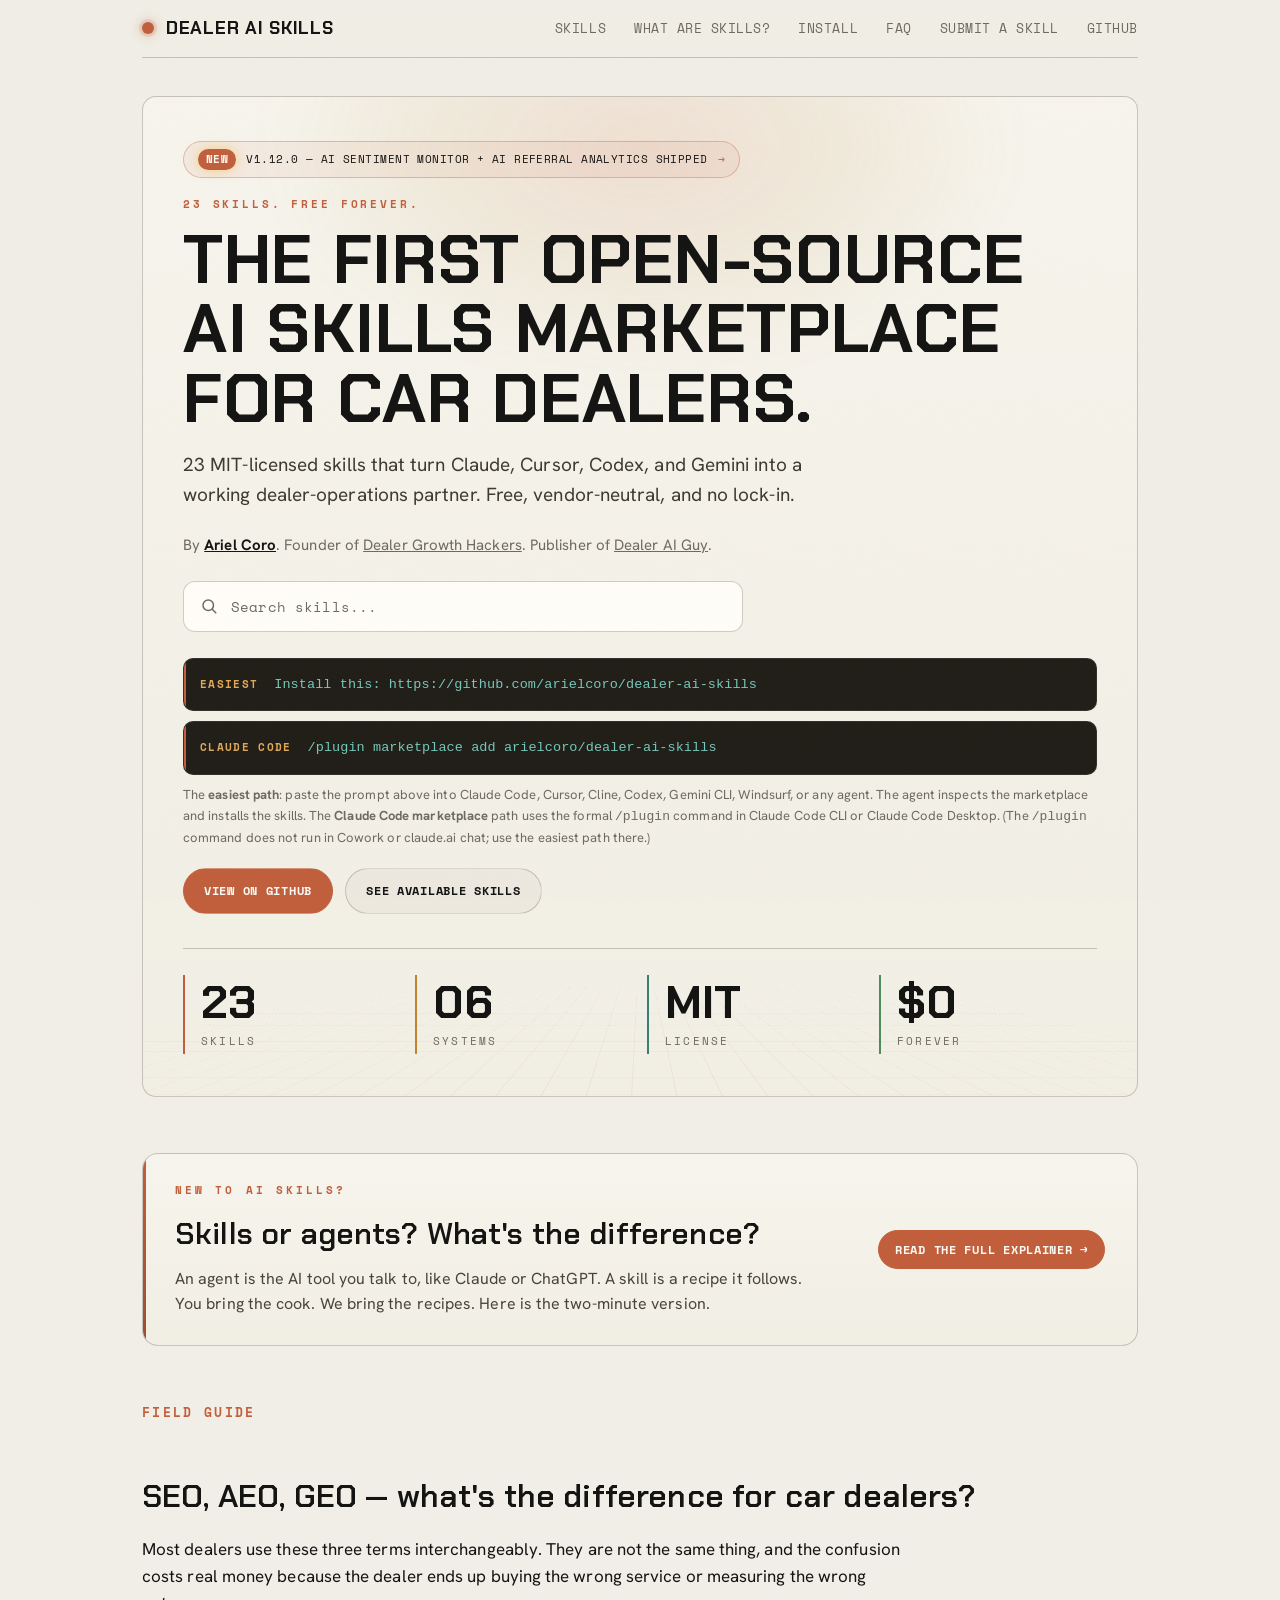
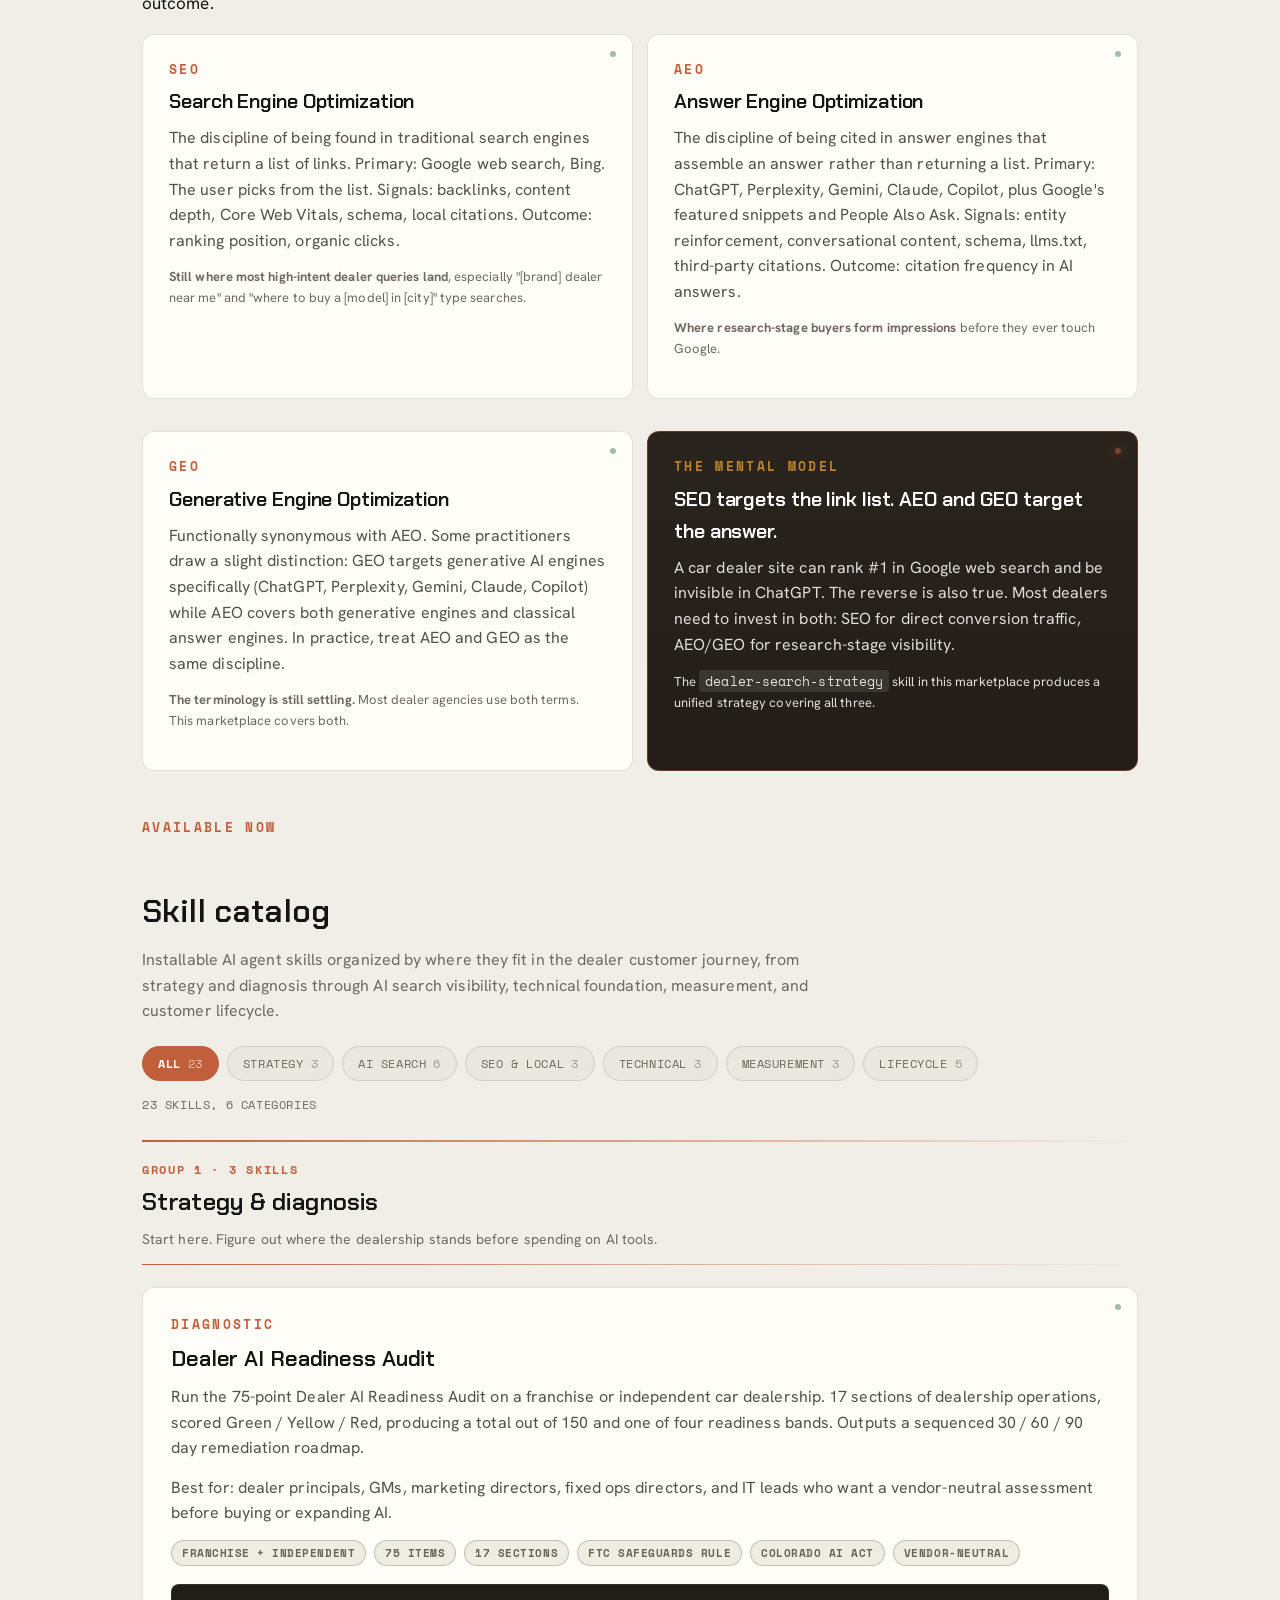
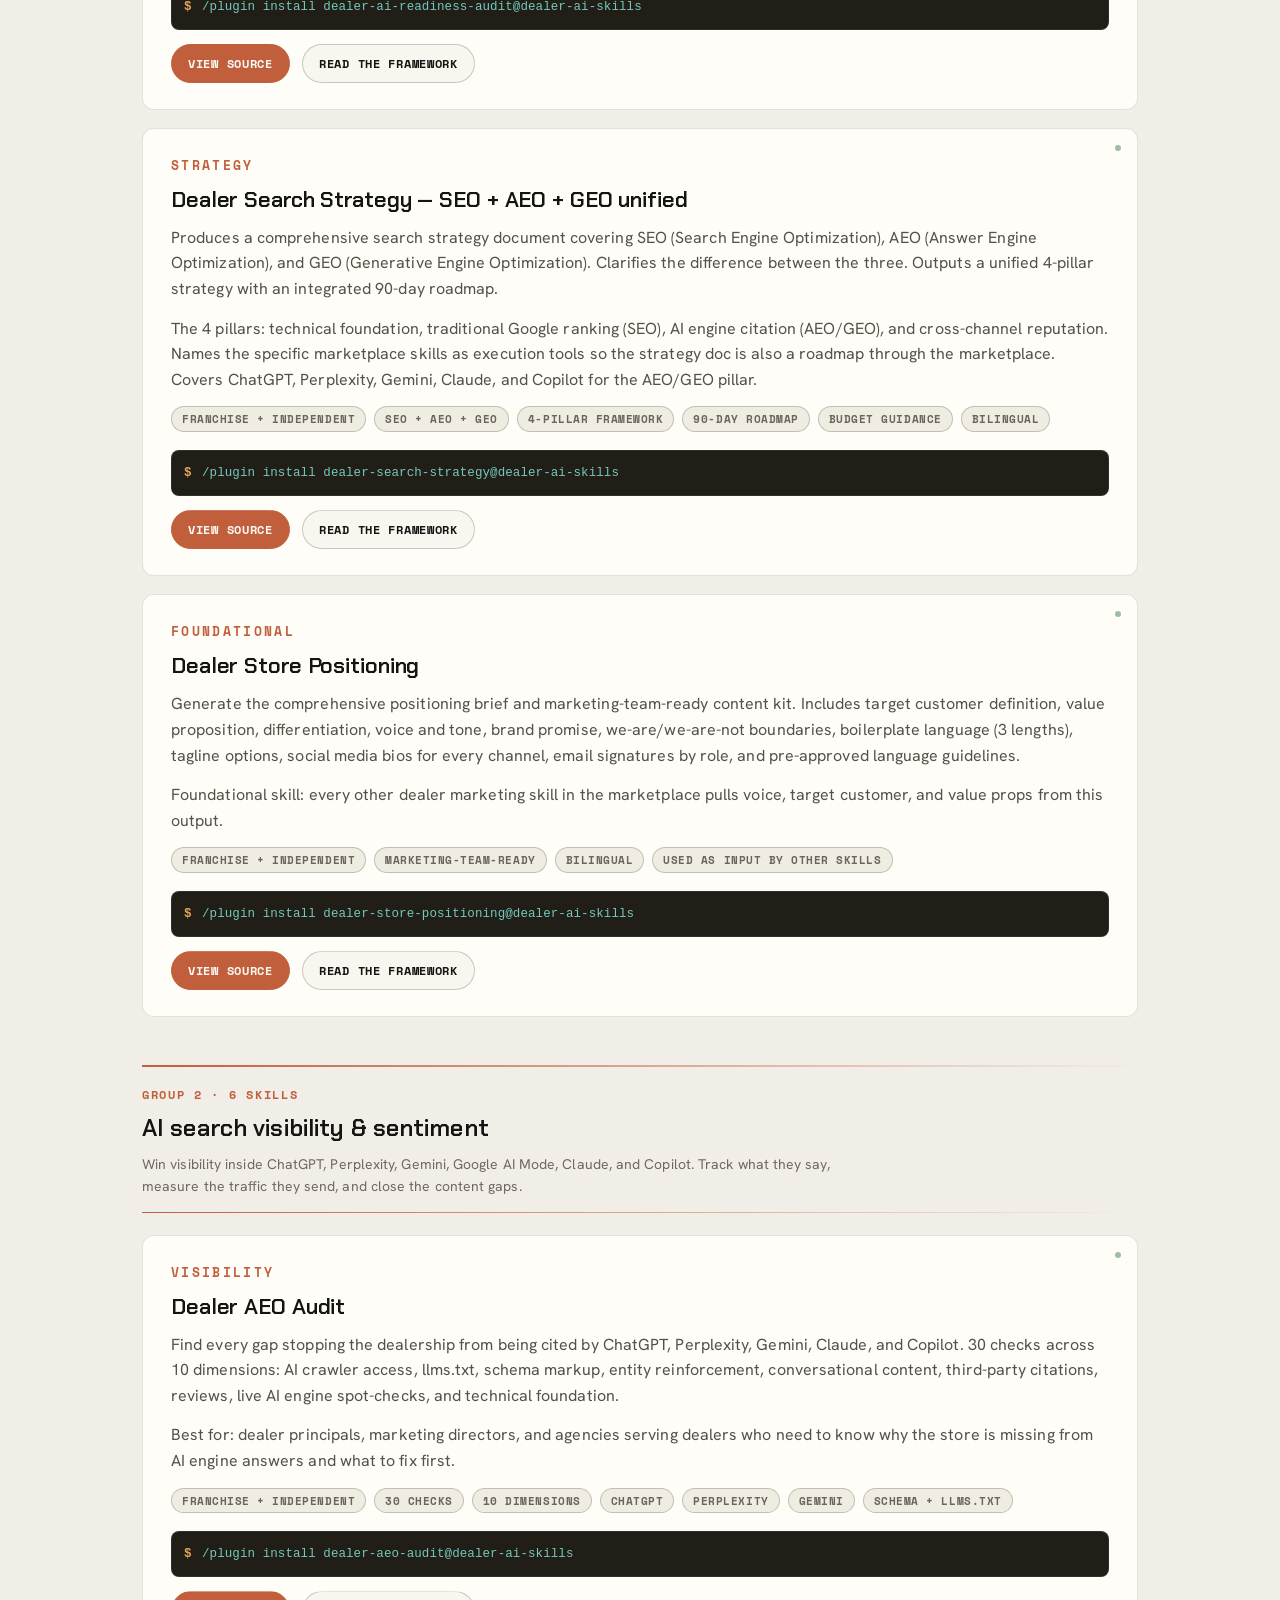
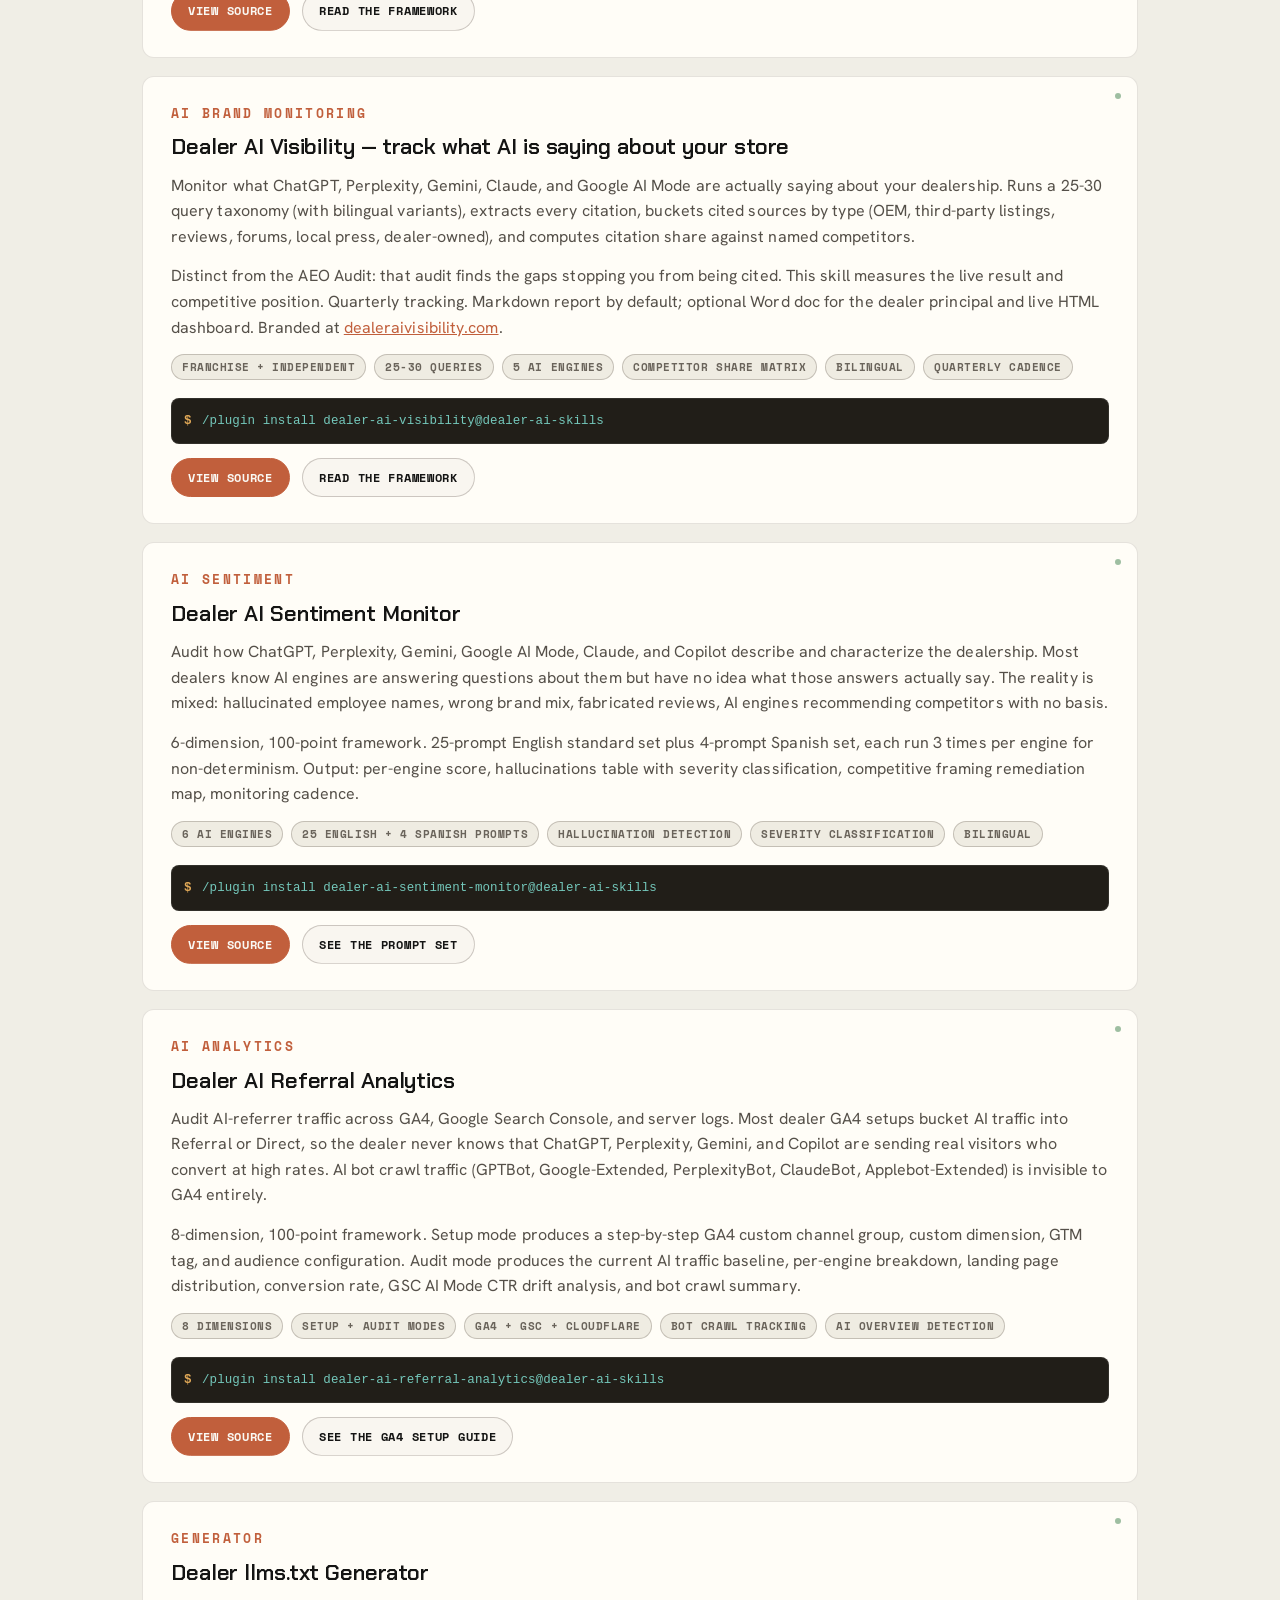
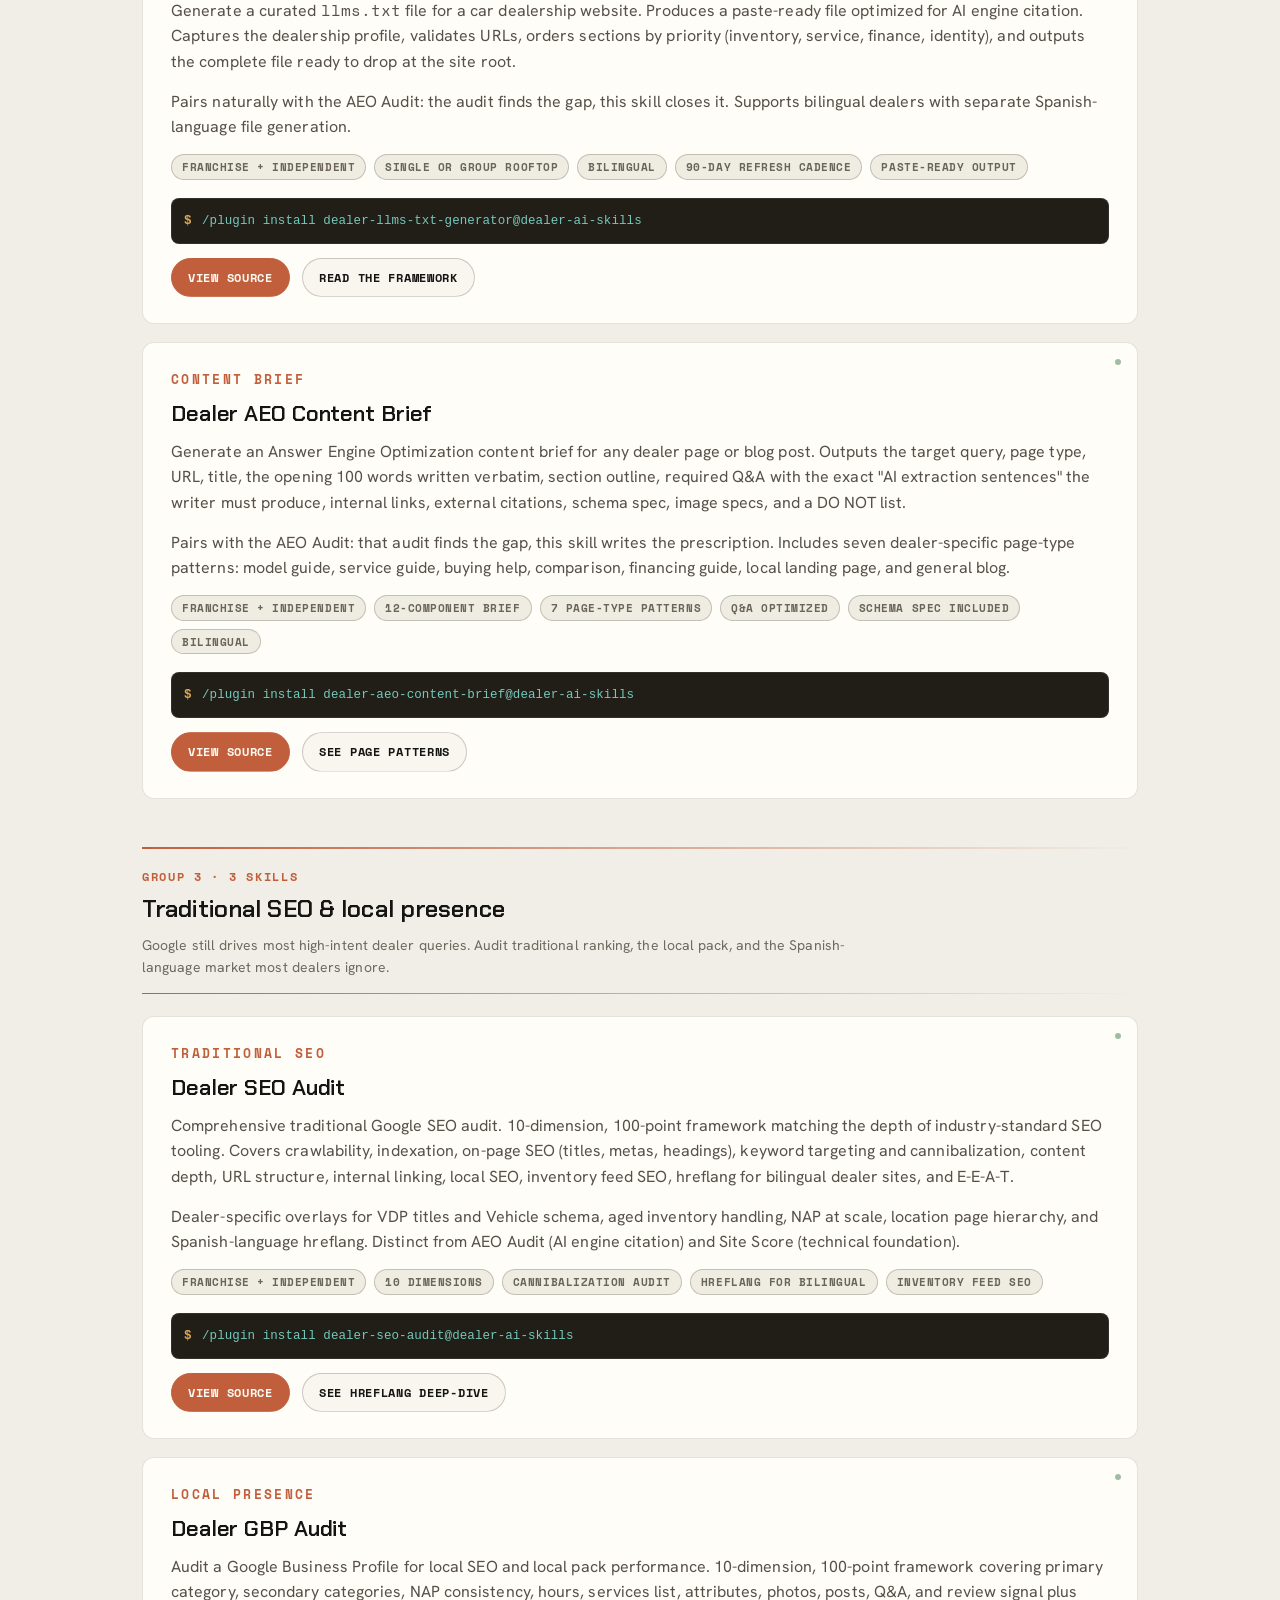
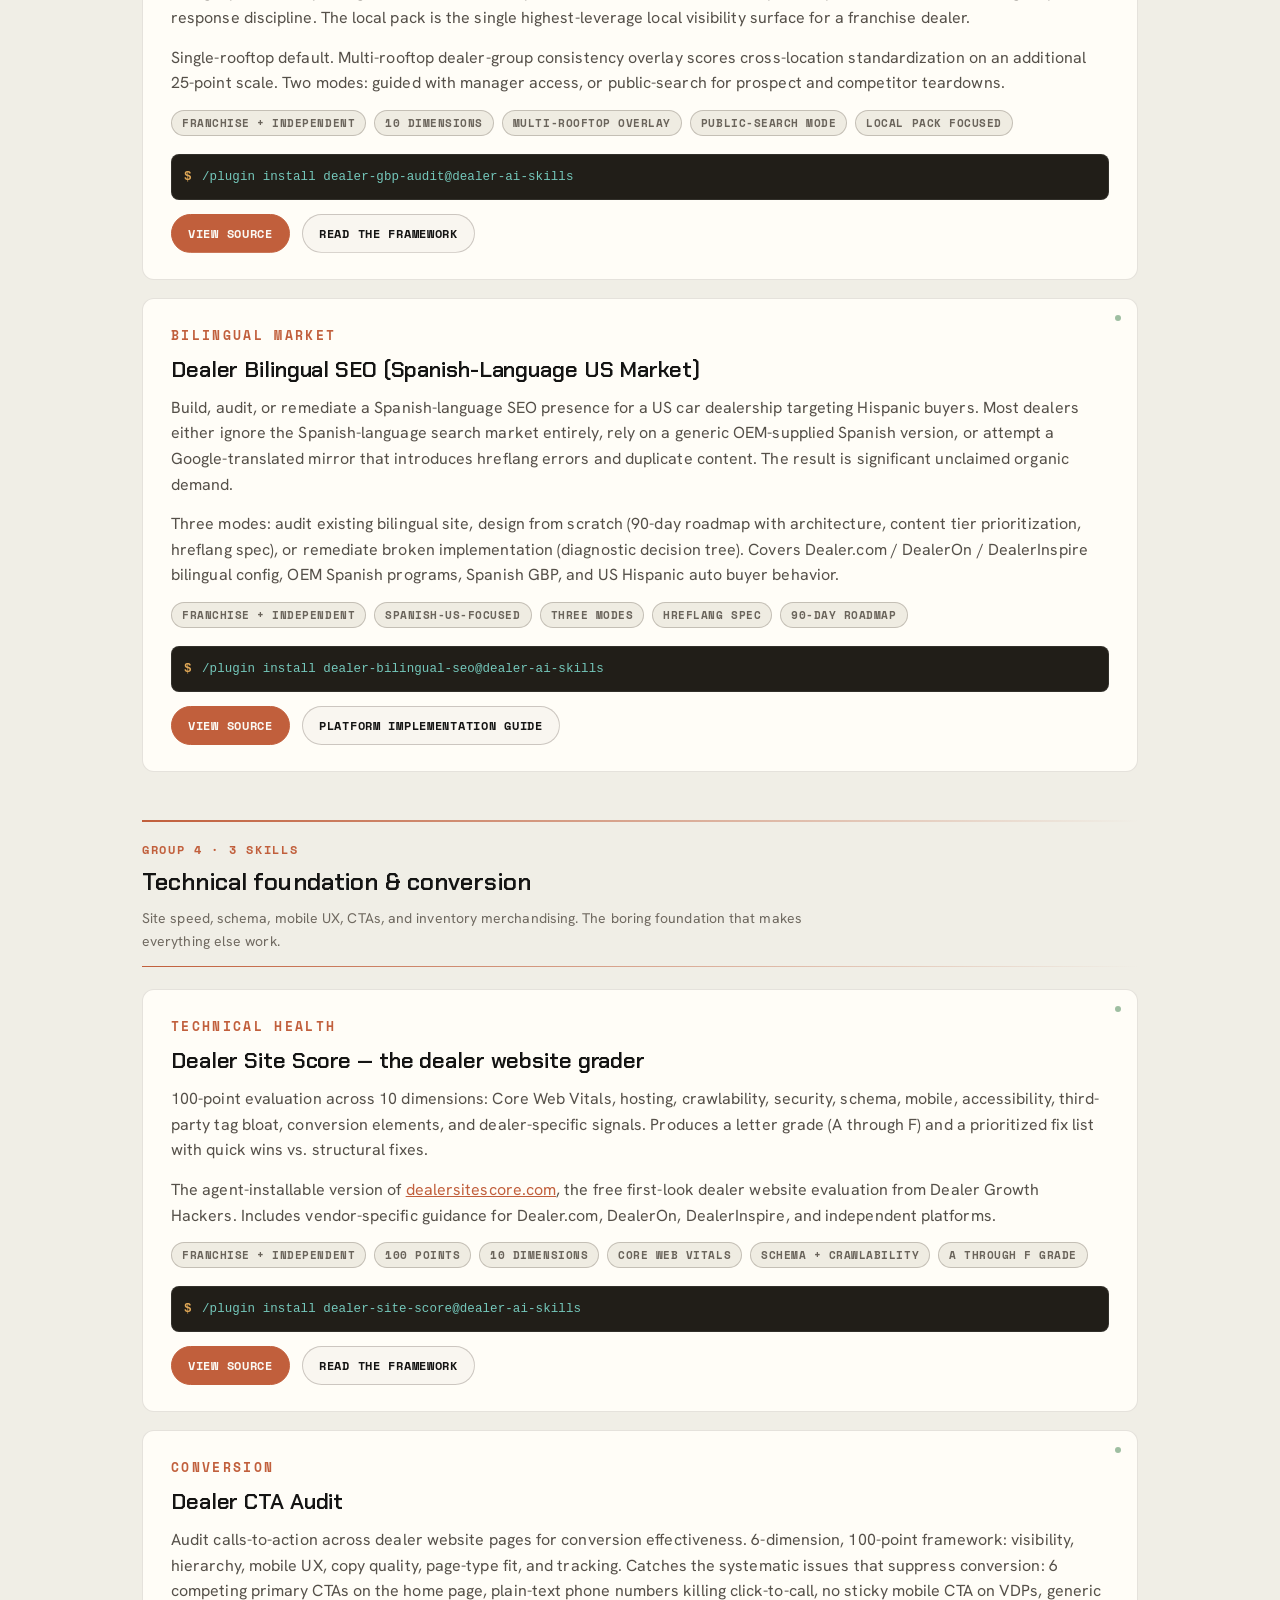
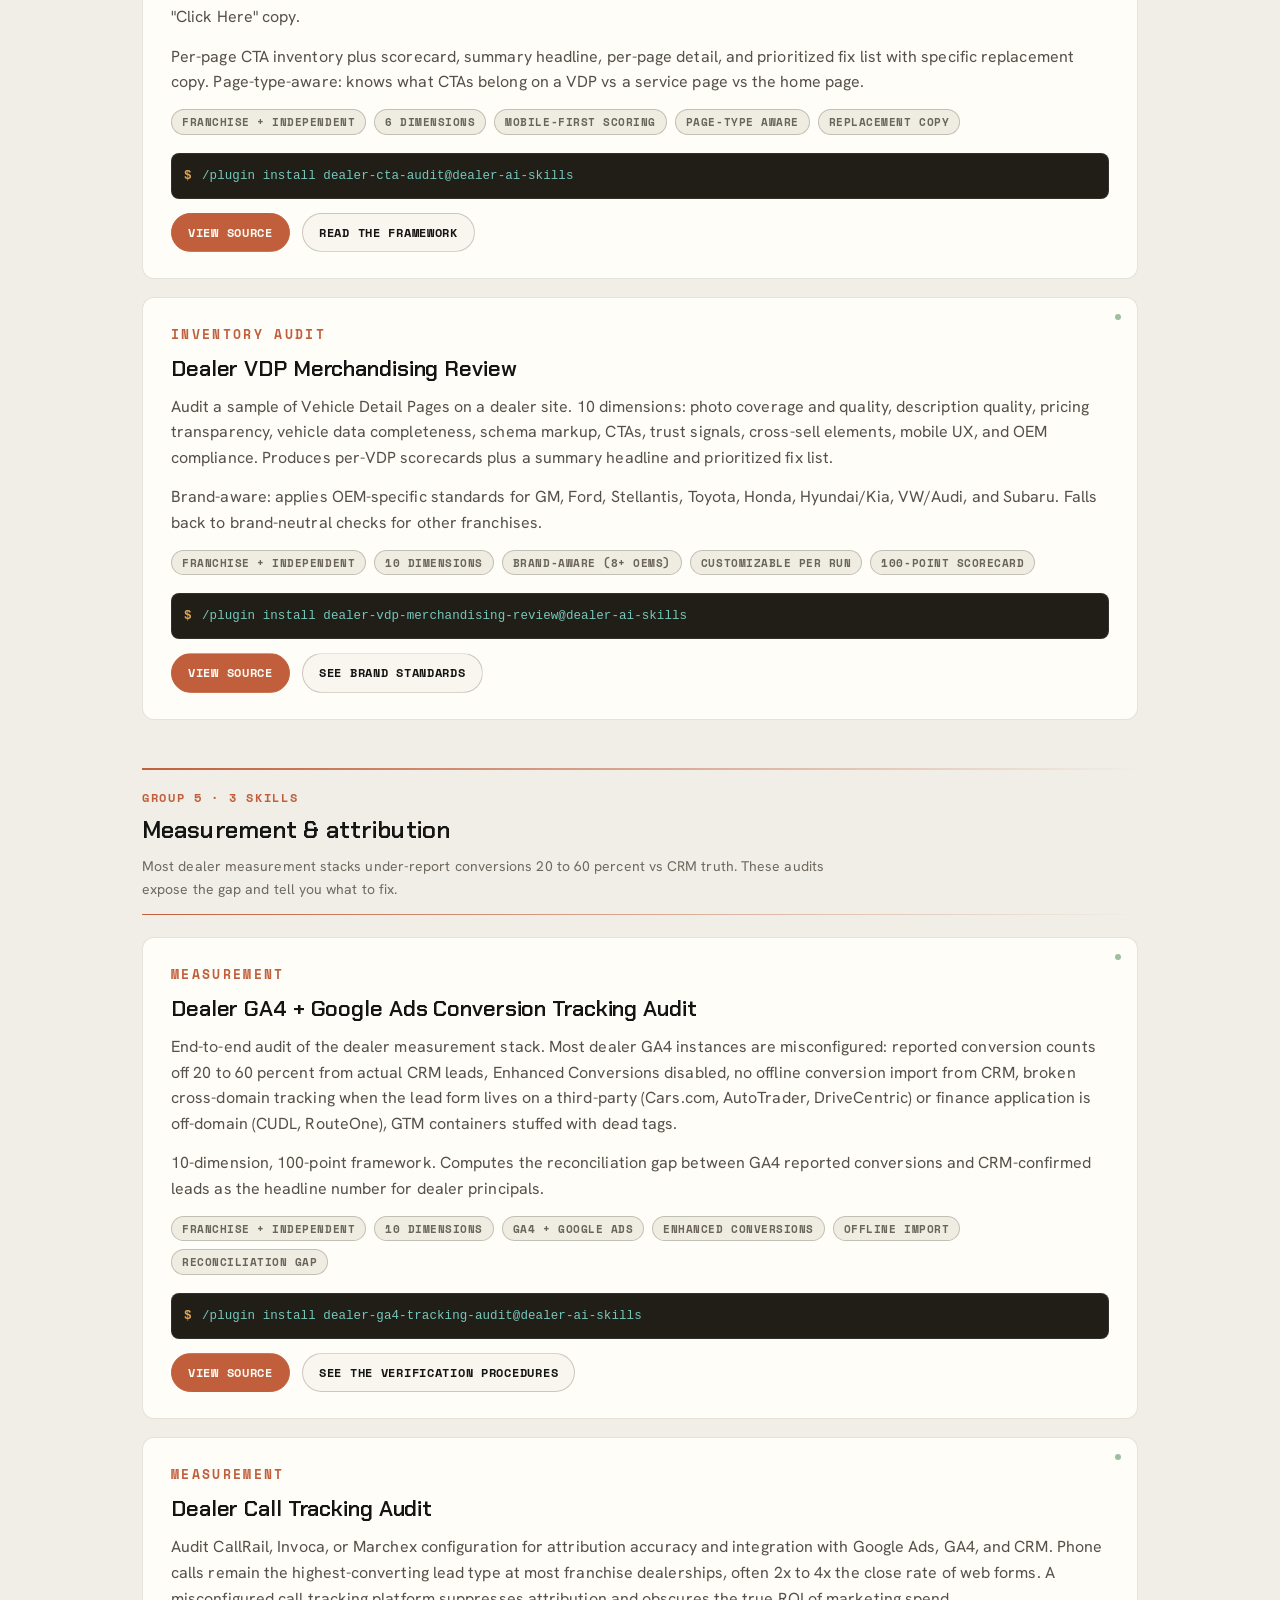
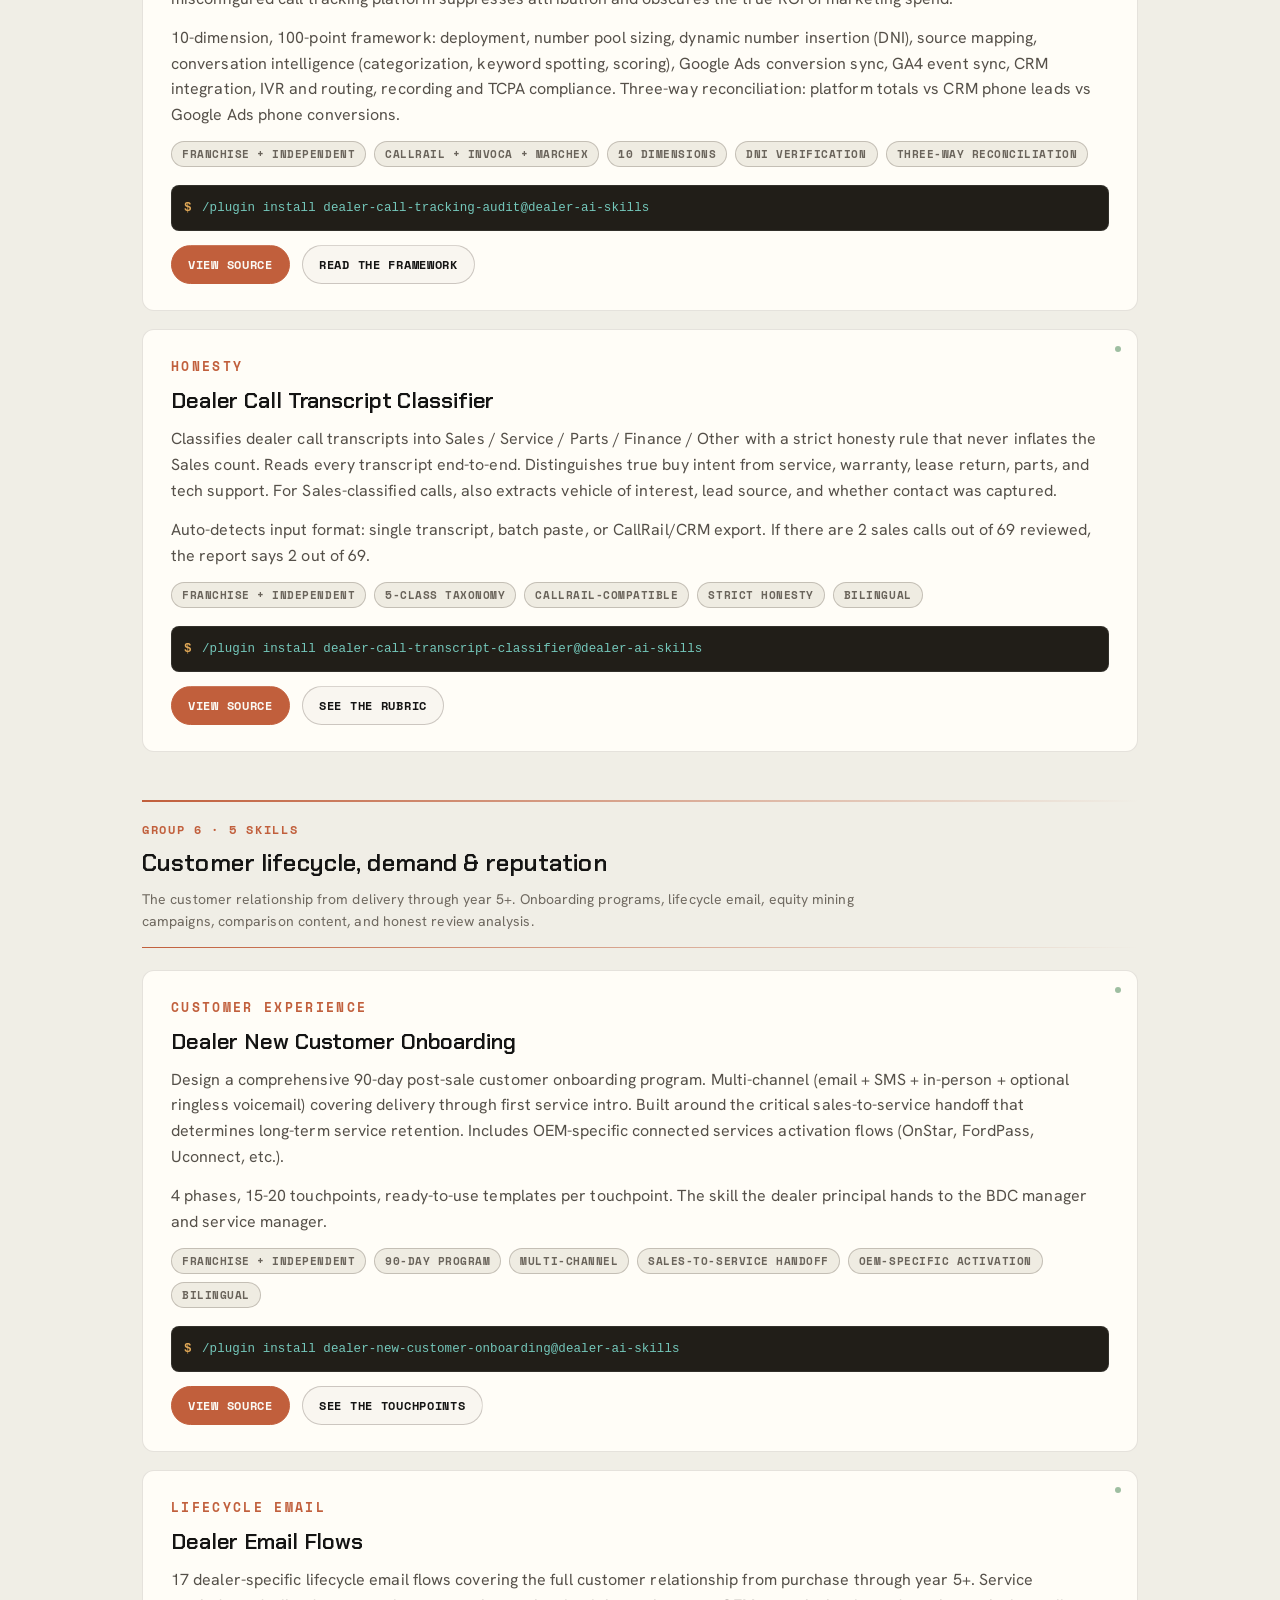
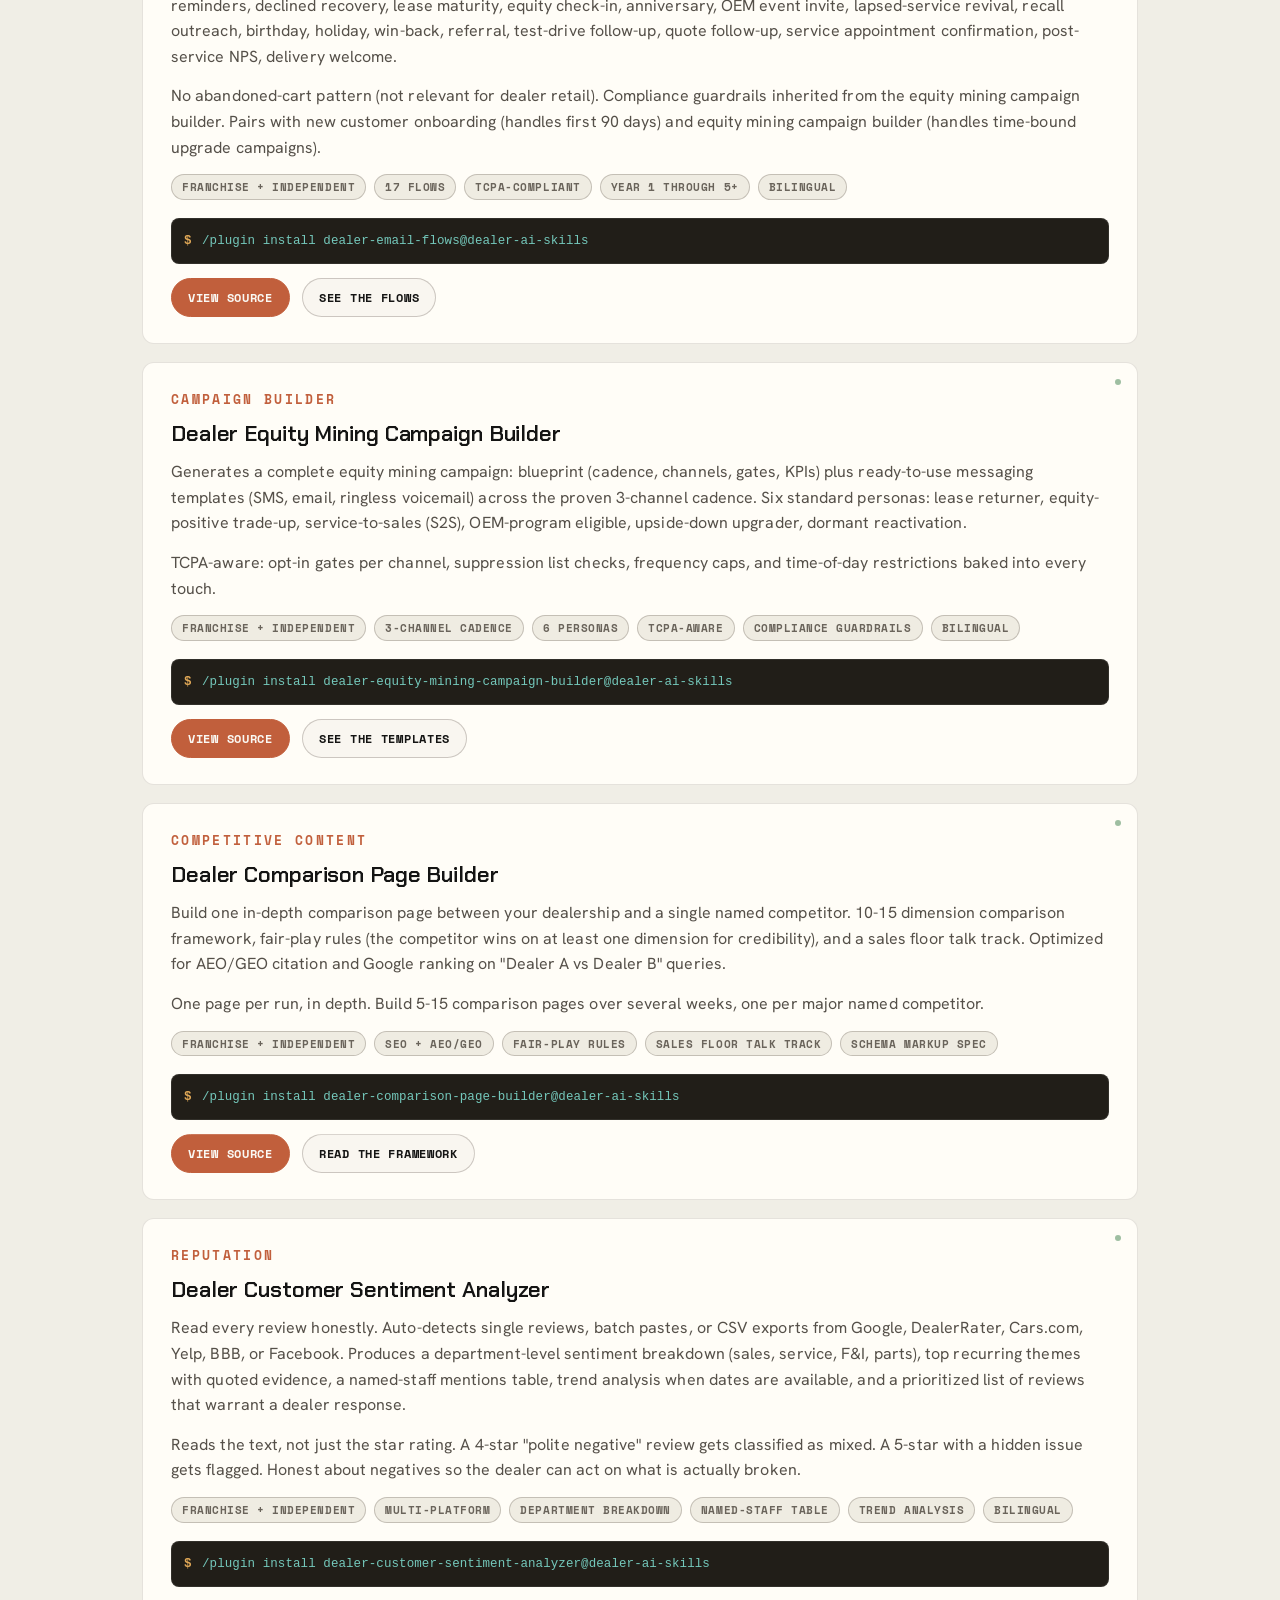
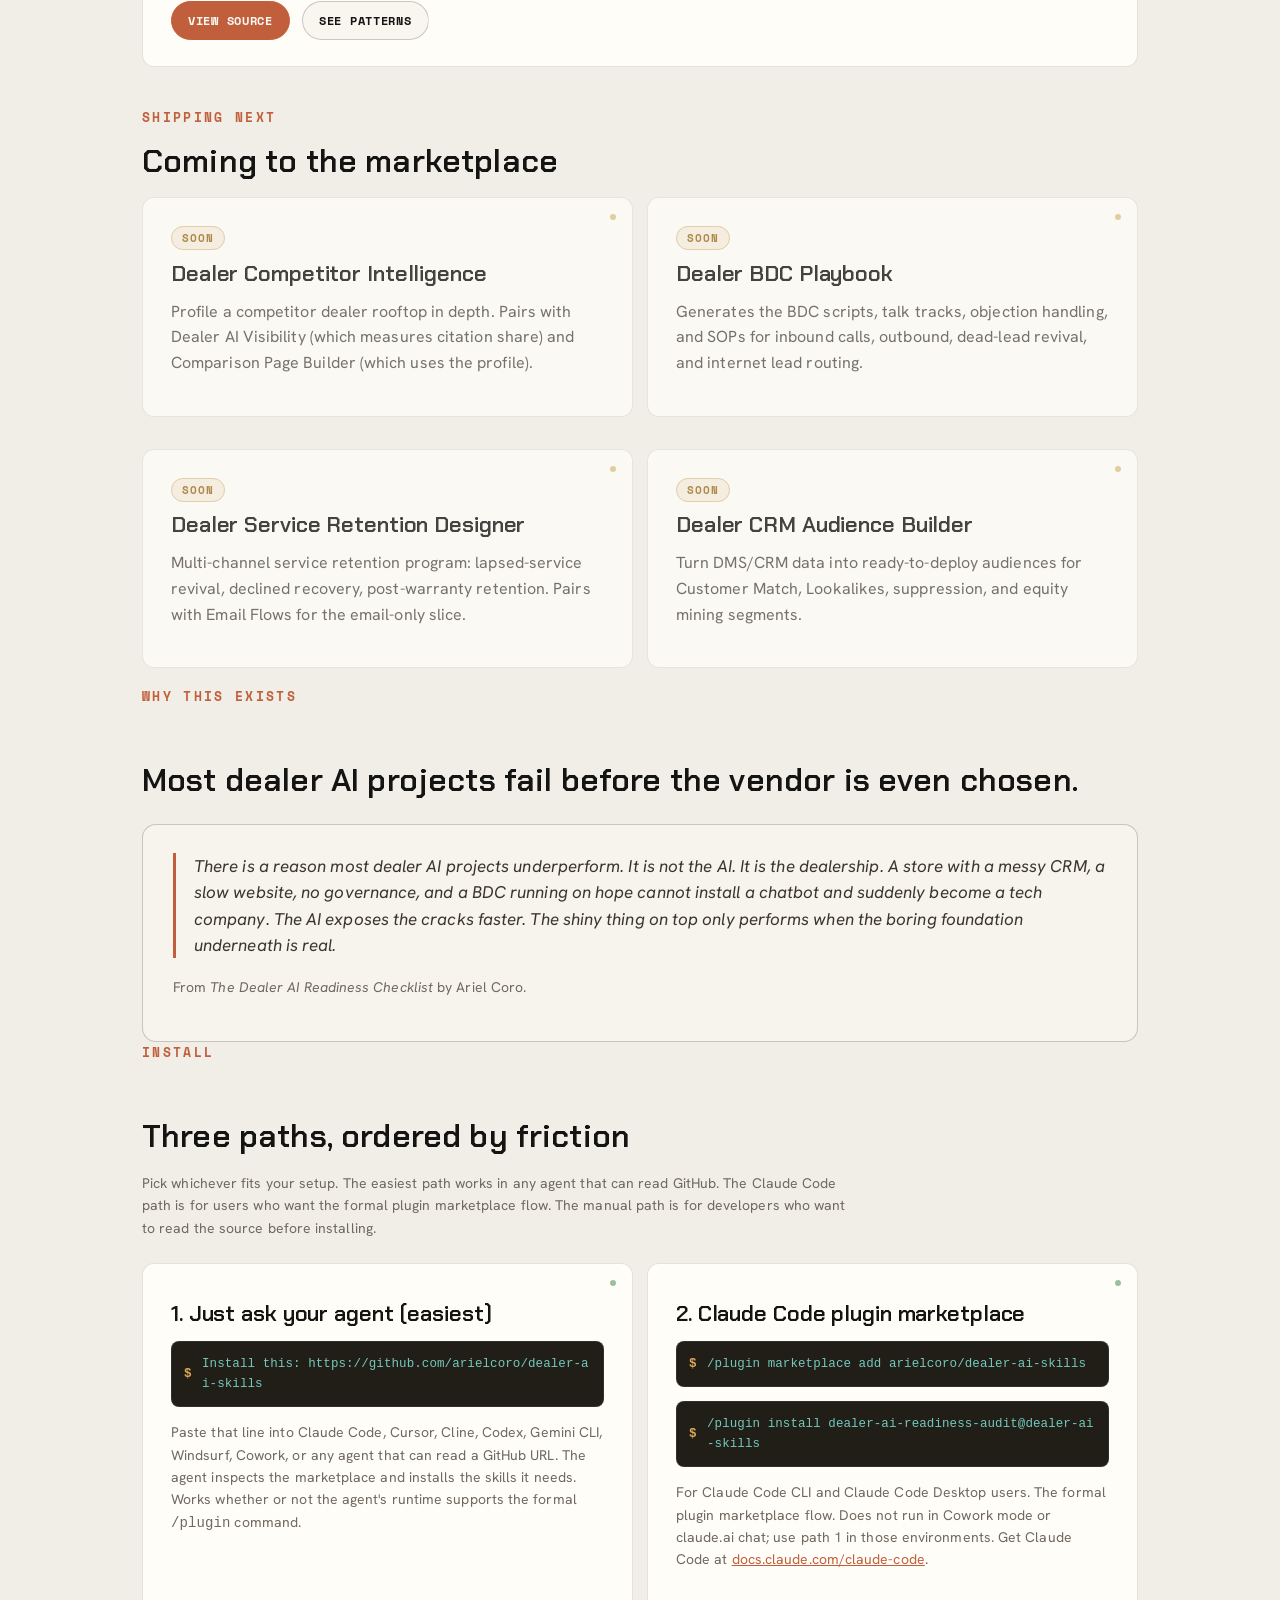
==== commit dd743b10: "redesign as a professional marketplace: search, filters, Anthropic light theme - Add a hero search b" ====
--- a/landing/index.html
+++ b/landing/index.html
@@ -3,13 +3,13 @@
 <head>
 <meta charset="UTF-8">
 <meta name="viewport" content="width=device-width, initial-scale=1.0">
-<title>Dealer AI Skills | 23 Free AI Agent Skills for Car Dealers</title>
-<meta name="description" content="23 free, MIT-licensed AI agent skills for car dealers. AEO, GEO, SEO, GA4 conversion tracking, call tracking, Google Business Profile, bilingual SEO, AI sentiment, and customer lifecycle. By Dealer Growth Hackers.">
+<title>Dealer AI Skills | Free Open-Source AI Agent Skills for Car Dealers</title>
+<meta name="description" content="Free, open-source, MIT-licensed AI agent skills for car dealers. AEO, GEO, SEO, GA4 conversion tracking, call tracking, Google Business Profile, bilingual SEO, AI sentiment, and customer lifecycle. By Dealer Growth Hackers.">
 <meta name="keywords" content="dealer SEO, dealer AEO, dealer GEO, car dealer SEO, car dealer AEO, car dealer GEO, answer engine optimization for car dealers, generative engine optimization for car dealers, AI search for car dealers, LLM SEO for car dealers, ChatGPT SEO for dealers, Perplexity SEO for dealers, Gemini SEO for dealers, dealer AI skills, dealer AI tools, Claude skills for car dealers, dealer AI marketplace">
 <meta name="author" content="Ariel Coro">
 
-<meta property="og:title" content="Dealer AI Skills | 23 Free AI Agent Skills for Car Dealers">
-<meta property="og:description" content="23 free, MIT-licensed AI agent skills for car dealers. AEO, GEO, SEO, GA4 conversion tracking, call tracking, Google Business Profile, bilingual SEO, AI sentiment, and customer lifecycle. By Dealer Growth Hackers.">
+<meta property="og:title" content="Dealer AI Skills | Free Open-Source AI Agent Skills for Car Dealers">
+<meta property="og:description" content="Free, open-source, MIT-licensed AI agent skills for car dealers. AEO, GEO, SEO, GA4 conversion tracking, call tracking, Google Business Profile, bilingual SEO, AI sentiment, and customer lifecycle. By Dealer Growth Hackers.">
 <meta property="og:url" content="https://dealeraiskills.com">
 <meta property="og:type" content="website">
 <meta property="og:image" content="https://dealeraiskills.com/og-image.png">
@@ -17,15 +17,15 @@
 <meta property="og:image:type" content="image/png">
 <meta property="og:image:width" content="1200">
 <meta property="og:image:height" content="630">
-<meta property="og:image:alt" content="Dealer AI Skills: 23 free, open-source AI agent skills built for car dealers.">
+<meta property="og:image:alt" content="Dealer AI Skills: free, open-source AI agent skills built for car dealers.">
 <meta property="og:site_name" content="Dealer AI Skills">
 <meta property="og:locale" content="en_US">
 
 <meta name="twitter:card" content="summary_large_image">
-<meta name="twitter:title" content="Dealer AI Skills | 23 Free AI Agent Skills for Car Dealers">
-<meta name="twitter:description" content="23 free, MIT-licensed AI agent skills for car dealers. AEO, GEO, SEO, GA4, call tracking, Google Business Profile, bilingual SEO, AI sentiment, customer lifecycle. By Dealer Growth Hackers.">
+<meta name="twitter:title" content="Dealer AI Skills | Free Open-Source AI Agent Skills for Car Dealers">
+<meta name="twitter:description" content="Free, open-source, MIT-licensed AI agent skills for car dealers. AEO, GEO, SEO, GA4, call tracking, Google Business Profile, bilingual SEO, AI sentiment, customer lifecycle. By Dealer Growth Hackers.">
 <meta name="twitter:image" content="https://dealeraiskills.com/og-image.png">
-<meta name="twitter:image:alt" content="Dealer AI Skills: 23 free, open-source AI agent skills built for car dealers.">
+<meta name="twitter:image:alt" content="Dealer AI Skills: free, open-source AI agent skills built for car dealers.">
 <meta name="twitter:url" content="https://dealeraiskills.com">
 
 <link rel="canonical" href="https://dealeraiskills.com">
@@ -1016,6 +1016,261 @@
     .hero-grid::before, .brand-dot { animation: none; }
     html { scroll-behavior: auto; }
   }
+
+  /* ============================================================
+     PROFESSIONAL MARKETPLACE REFINEMENT
+     Calm the synthwave to an accent. Anthropic restraint +
+     Codex technical cleanliness, retro-future kept as texture.
+     ============================================================ */
+  .crt { display: none; }                 /* drop scanlines, too gimmicky for a marketplace */
+  .grain { opacity: 0.022; }
+  body {
+    background:
+      radial-gradient(1100px 600px at 50% -12%, rgba(255,178,61,0.05), transparent 60%),
+      radial-gradient(820px 480px at 92% 3%, rgba(65,227,216,0.045), transparent 55%),
+      var(--bg);
+  }
+  body::after { box-shadow: inset 0 0 200px 24px rgba(0,0,0,0.45); }
+
+  /* hero: softer, more premium */
+  .hero { border-radius: 14px; padding: 44px 40px 40px; }
+  .hero-glow {
+    background: radial-gradient(ellipse at center, rgba(255,178,61,0.16), rgba(65,227,216,0.08) 46%, transparent 72%);
+    filter: blur(28px);
+  }
+  .hero-grid { opacity: 0.7; }
+  .eyebrow { text-shadow: none; letter-spacing: 0.26em; }
+  h1 { text-shadow: 0 1px 18px rgba(120,150,210,0.12); }
+  .release-banner { box-shadow: none; background: rgba(255,178,61,0.05); }
+  .release-banner:hover { box-shadow: none; }
+  .nav a:hover { text-shadow: none; }
+  .install-stack .install-row::before { box-shadow: none; width: 2px; }
+  .hud-num { text-shadow: none; }
+  .hud-cluster { border-top-color: var(--line); }
+
+  /* cards: flatter, calmer, uniform */
+  .skill-card {
+    background: #0d1626;
+    border: 1px solid var(--line);
+    border-radius: 12px;
+    transition: transform .16s ease, border-color .16s ease, box-shadow .16s ease;
+  }
+  .skill-card::after {
+    width: 6px; height: 6px; top: 16px; right: 16px;
+    background: var(--green); box-shadow: none; opacity: 0.5;
+  }
+  .skill-card:hover {
+    transform: translateY(-2px);
+    border-color: rgba(124,150,196,0.5);
+    box-shadow: 0 14px 38px -24px rgba(0,0,0,0.9);
+  }
+  .skill-card.coming::after { box-shadow: none; }
+  .skill-card.featured { background: linear-gradient(180deg, #0e1726, #0b1320); }
+
+  /* buttons: keep the notch, calmer light */
+  .btn:hover { box-shadow: 0 0 0 1px rgba(65,227,216,0.22); }
+  .btn.primary { box-shadow: none; }
+  .btn.primary:hover { box-shadow: 0 6px 18px -10px rgba(255,61,87,0.55); }
+
+  /* ---------- Marketplace controls: search + filter chips ---------- */
+  .search-wrap {
+    display: flex; align-items: center; gap: 11px;
+    background: #0a1220; border: 1px solid var(--line-strong);
+    border-radius: 12px; padding: 13px 16px;
+    transition: border-color .15s, box-shadow .15s;
+  }
+  .search-wrap svg { width: 18px; height: 18px; color: var(--muted); flex: none; }
+  .search-wrap input {
+    background: transparent; border: none; outline: none; width: 100%;
+    color: var(--ink); font-family: var(--mono); font-size: 14px; letter-spacing: 0.01em;
+  }
+  .search-wrap input::placeholder { color: var(--muted); }
+  .search-wrap:focus-within { border-color: var(--cyan); box-shadow: 0 0 0 3px rgba(65,227,216,0.12); }
+  .hero-search { max-width: 560px; margin: 24px 0 2px; }
+
+  .chips { display: flex; flex-wrap: wrap; gap: 8px; margin: 6px 0 4px; }
+  .chip {
+    font-family: var(--mono); font-size: 11.5px; letter-spacing: 0.05em; text-transform: uppercase;
+    color: var(--muted); background: rgba(124,150,196,0.05); border: 1px solid var(--line);
+    border-radius: 999px; padding: 8px 15px; cursor: pointer; transition: all .14s; white-space: nowrap;
+  }
+  .chip:hover { color: var(--ink); border-color: var(--line-strong); }
+  .chip.active { color: #06101d; background: var(--cyan); border-color: var(--cyan); font-weight: 700; }
+  .chip .ct { opacity: 0.6; margin-left: 7px; font-weight: 400; }
+  .chip.active .ct { opacity: 0.65; }
+  .result-count {
+    font-family: var(--mono); font-size: 12px; color: var(--muted);
+    letter-spacing: 0.05em; margin: 14px 0 26px; text-transform: uppercase;
+  }
+  .skill-card.hide, .skill-group-hide { display: none !important; }
+  .no-results {
+    display: none; text-align: center; padding: 48px 20px; color: var(--muted);
+    font-family: var(--mono); font-size: 14px;
+  }
+  .no-results.show { display: block; }
+
+  @media (max-width: 760px) {
+    .hero-search { margin-top: 18px; }
+    .chips { gap: 6px; }
+    .chip { padding: 7px 12px; font-size: 11px; }
+  }
+
+  /* ============================================================
+     ANTHROPIC LIGHT THEME
+     Warm ivory background, warm near-black text, clay accent.
+     Retro-future kept as a warm blueprint grid + dark code blocks.
+     ============================================================ */
+  :root {
+    --bg: #f0eee6;
+    --bg-2: #ebe8dd;
+    --ink: #141413;          /* warm near-black text */
+    --card: #fffdf7;
+    --card-2: #f6f4ec;
+    --line: rgba(58,48,38,0.13);
+    --line-strong: rgba(58,48,38,0.24);
+    --muted: #6f6960;
+    --accent: #c15f3c;      /* clay / rust */
+    --amber: #bf8430;
+    --cyan: #3a7d74;        /* muted teal */
+    --magenta: #b15a72;
+    --green: #4f8a5b;
+    --yellow: #c2962f;
+  }
+  body {
+    background:
+      radial-gradient(1000px 560px at 50% -10%, rgba(193,95,60,0.05), transparent 60%),
+      var(--bg);
+    color: var(--ink);
+  }
+  body::after { box-shadow: none; }
+  .grain { opacity: 0.02; }
+  ::selection { background: var(--accent); color: #faf9f4; }
+  ::-webkit-scrollbar-track { background: #e9e6dc; }
+  ::-webkit-scrollbar-thumb { background: #cfc9bc; border-color: #e9e6dc; }
+  ::-webkit-scrollbar-thumb:hover { background: #bdb6a6; }
+
+  /* header */
+  .topbar { background: rgba(240,238,230,0.82); border-bottom-color: var(--line-strong); }
+  .brand { color: var(--ink); }
+  .brand-dot { background: var(--accent); box-shadow: 0 0 0 3px rgba(193,95,60,0.14), 0 0 12px 1px rgba(193,95,60,0.4); }
+  .nav a { color: var(--muted); }
+  .nav a:hover { color: var(--accent); text-shadow: none; }
+  .nav-burger span { background: var(--ink); }
+
+  /* hero */
+  .hero { background: linear-gradient(180deg, #f6f4ec, #f1eee4); border-color: var(--line-strong); }
+  .hero-glow { background: radial-gradient(ellipse at center, rgba(193,95,60,0.14), rgba(191,132,48,0.08) 45%, transparent 72%); }
+  .hero-grid { opacity: 0.55; }
+  .hero-grid::before {
+    background-image:
+      linear-gradient(to right, rgba(193,95,60,0.16) 1px, transparent 1px),
+      linear-gradient(to bottom, rgba(193,95,60,0.10) 1px, transparent 1px);
+  }
+  .eyebrow { color: var(--accent); text-shadow: none; }
+  h1 {
+    color: var(--ink) !important;
+    -webkit-text-fill-color: var(--ink);
+    background: none; text-shadow: none;
+  }
+  .lede { color: #3f3a31; }
+  .byline { color: var(--muted); }
+  .byline strong { color: var(--ink); }
+  .release-banner { background: rgba(193,95,60,0.06); border-color: rgba(193,95,60,0.35); color: var(--ink); }
+  .release-banner .tag-new { background: var(--accent); color: #faf9f4; }
+  .release-banner .arrow { color: var(--accent); }
+
+  /* dark terminal blocks kept dark for contrast and a techy nod */
+  .install-stack .install-row { background: #211e18; border-color: rgba(255,255,255,0.08); }
+  .install-stack .install-row::before { background: var(--accent); }
+  .install-stack .install-row .label { color: #e0a857; }
+  .install-stack .install-row code { color: #74c8bb; }
+  .install-line, .skill-card .install-line { background: #211e18; border-color: rgba(255,255,255,0.08); color: #74c8bb; }
+  .install-line::before { color: #e0a857; }
+
+  /* HUD stats */
+  .hud-cluster { border-top-color: var(--line-strong); }
+  .hud-num { color: var(--ink); text-shadow: none; }
+  .hud-label { color: var(--muted); }
+  .hud-stat { border-left-color: var(--accent); }
+  .hud-stat:nth-child(2) { border-color: var(--amber); }
+  .hud-stat:nth-child(2) .hud-num { text-shadow: none; }
+  .hud-stat:nth-child(3) { border-color: var(--cyan); }
+  .hud-stat:nth-child(4) { border-color: var(--green); }
+
+  /* search + chips */
+  .search-wrap { background: #fffdf7; border-color: var(--line-strong); }
+  .search-wrap svg { color: var(--muted); }
+  .search-wrap input { color: var(--ink); }
+  .search-wrap:focus-within { border-color: var(--accent); box-shadow: 0 0 0 3px rgba(193,95,60,0.12); }
+  .chip { color: var(--muted); background: rgba(58,48,38,0.03); border-color: var(--line); }
+  .chip:hover { color: var(--ink); border-color: var(--line-strong); }
+  .chip.active { color: #faf9f4; background: var(--accent); border-color: var(--accent); }
+  .result-count, .no-results { color: var(--muted); }
+
+  /* cards */
+  .skill-card { background: #fffdf7; border-color: var(--line); }
+  .skill-card h4 { color: var(--ink); }
+  .skill-card p { color: #555049; }
+  .skill-card::after { background: var(--green); opacity: 0.55; }
+  .skill-card:hover {
+    border-color: rgba(193,95,60,0.42);
+    box-shadow: 0 16px 40px -28px rgba(70,45,25,0.55);
+  }
+  .skill-card.coming { opacity: 0.78; }
+  .skill-card.coming .badge { background: rgba(191,132,48,0.12); color: #9a6f1f; border-color: rgba(191,132,48,0.4); }
+  /* featured panel stays dark for contrast (its inner text is light) */
+  .skill-card.featured {
+    background: linear-gradient(180deg, #2a241d, #221d17);
+    border-color: rgba(193,95,60,0.4);
+  }
+  .tag { background: #efece2; border-color: var(--line-strong); color: #6a645b; }
+
+  /* buttons */
+  .btn { color: var(--ink); background: rgba(58,48,38,0.03); border-color: var(--line-strong); }
+  .btn:hover { color: var(--accent); border-color: var(--accent); background: rgba(193,95,60,0.06); box-shadow: none; }
+  .btn.primary { background: var(--accent); border-color: var(--accent); color: #faf9f4; }
+  .btn.primary:hover { background: #a94e30; border-color: #a94e30; color: #faf9f4; box-shadow: 0 6px 16px -8px rgba(193,95,60,0.5); }
+
+  /* why / quote */
+  .why { background: #f6f4ec; border-color: var(--line-strong); }
+  .why blockquote { border-left-color: var(--accent); color: #3a352d; text-shadow: none; }
+
+  /* explainer band */
+  .explainer-band { background: linear-gradient(180deg, #f6f4ec, #f1eee4); border-color: var(--line-strong); }
+  .explainer-band::before { background: linear-gradient(180deg, var(--accent), #9c4e30); box-shadow: none; }
+  .explainer-band .eyebrow { color: var(--accent); text-shadow: none; }
+  .explainer-band p { color: #4a443b; }
+
+  /* FAQ */
+  #faq details { background: #fffdf7 !important; border-color: var(--line) !important; }
+  #faq details[open] { border-color: var(--line-strong) !important; }
+  #faq summary { color: var(--ink) !important; }
+  #faq summary::after { color: var(--accent); }
+  #faq summary:hover { color: var(--accent) !important; }
+  #faq details p { color: #4a443b !important; }
+
+  /* community + footer */
+  .community-block { border-top-color: var(--line-strong); }
+  .community-block .big-btn { color: var(--ink); background: rgba(58,48,38,0.02); border-color: var(--line-strong); }
+  .community-block .big-btn:hover { color: var(--accent); border-color: var(--accent); background: rgba(193,95,60,0.06); box-shadow: none; }
+  .community-block .big-btn.primary { color: var(--accent); border-color: rgba(193,95,60,0.5); }
+  .community-block .big-btn.primary:hover { color: #a94e30; border-color: var(--accent); background: rgba(193,95,60,0.08); box-shadow: none; }
+  .community-block .share-line a, .community-block .built-by-author { color: var(--ink); }
+  .community-block .avatar { border-color: var(--line-strong); }
+  .agency-callout { background: #f6f4ec; border-color: var(--line); }
+  .agency-callout a, .community-block .done-for-you a { color: var(--accent); }
+  footer { border-top-color: var(--line-strong); color: var(--muted); }
+  footer a { color: var(--muted); }
+  footer a:hover { color: var(--accent); }
+
+  /* group divider lines */
+  #skills > div[style*="border-top"] {
+    border-image: linear-gradient(to right, var(--accent), transparent) 1 !important;
+  }
+
+  @media (max-width: 760px) {
+    .nav { background: rgba(245,243,236,0.98); }
+  }
 </style>
 </head>
 <body>
@@ -1053,6 +1308,11 @@
   <p class="lede">23 MIT-licensed skills that turn Claude, Cursor, Codex, and Gemini into a working dealer-operations partner. Free, vendor-neutral, and no lock-in.</p>
   <p class="byline">By <a href="https://arielcoro.com" style="color: var(--ink); text-decoration: underline;"><strong>Ariel Coro</strong></a>. Founder of <a href="https://dealergrowthhackers.com" style="color: var(--muted); text-decoration: underline;">Dealer Growth Hackers</a>. Publisher of <a href="https://www.dealeraiguy.com" style="color: var(--muted); text-decoration: underline;">Dealer AI Guy</a>.</p>
 
+  <div class="search-wrap hero-search">
+    <svg viewBox="0 0 24 24" fill="none" stroke="currentColor" stroke-width="2" stroke-linecap="round" aria-hidden="true"><circle cx="11" cy="11" r="7"/><path d="m21 21-4.35-4.35"/></svg>
+    <input id="skillSearch" type="search" placeholder="Search skills..." autocomplete="off" aria-label="Search the skill catalog">
+  </div>
+
   <div class="install-stack" id="install">
     <div class="install-row">
       <span class="label">Easiest</span>
@@ -1122,7 +1382,19 @@
 <section id="skills">
   <h3>Available now</h3>
   <h2>Skill catalog</h2>
-  <p style="color: var(--muted); max-width: 720px; margin: 0 0 32px; font-size: 16px;">23 installable AI agent skills organized by where they fit in the dealer customer journey, from strategy and diagnosis through AI search visibility, technical foundation, measurement, and customer lifecycle.</p>
+  <p style="color: var(--muted); max-width: 720px; margin: 0 0 22px; font-size: 16px;">Installable AI agent skills organized by where they fit in the dealer customer journey, from strategy and diagnosis through AI search visibility, technical foundation, measurement, and customer lifecycle.</p>
+
+  <div class="chips" id="catChips">
+    <button class="chip active" data-group="all" type="button">All</button>
+    <button class="chip" data-group="g1" type="button">Strategy</button>
+    <button class="chip" data-group="g2" type="button">AI Search</button>
+    <button class="chip" data-group="g3" type="button">SEO &amp; Local</button>
+    <button class="chip" data-group="g4" type="button">Technical</button>
+    <button class="chip" data-group="g5" type="button">Measurement</button>
+    <button class="chip" data-group="g6" type="button">Lifecycle</button>
+  </div>
+  <div class="result-count" id="resultCount"></div>
+  <div class="no-results" id="noResults">No skills match that search. Try another term, or pick a category.</div>
 
   <div style="margin-top: 8px; margin-bottom: 22px; padding: 18px 0 14px; border-top: 2px solid var(--ink); border-bottom: 1px solid var(--line);">
     <h3 style="color: var(--accent); margin: 0; font-size: 12px; letter-spacing: 0.14em; text-transform: uppercase; font-weight: 700;">Group 1 &middot; 3 skills</h3>
@@ -1877,5 +2149,116 @@
 </footer>
 
 </div>
+
+<script>
+(function () {
+  var skills = document.getElementById('skills');
+  if (!skills) return;
+
+  // The 6 group dividers are direct children with an inline border-top.
+  var kids = Array.prototype.slice.call(skills.children);
+  var dividers = kids.filter(function (el) {
+    return el.tagName === 'DIV' && /border-top/.test(el.getAttribute('style') || '');
+  });
+
+  // "Shipping next" heading and everything after it (roadmap, not searchable).
+  var shipEls = [];
+  var shipHead = kids.filter(function (el) {
+    return el.tagName === 'H3' && /shipping next/i.test(el.textContent);
+  })[0];
+  if (shipHead) {
+    var e = shipHead;
+    while (e) { shipEls.push(e); e = e.nextElementSibling; }
+  }
+
+  // Build groups: each divider + its following skill cards.
+  var groups = dividers.map(function (div, i) {
+    var id = 'g' + (i + 1);
+    div.setAttribute('data-group', id);
+    var cards = [], el = div.nextElementSibling;
+    while (el) {
+      if (el.tagName === 'DIV' && /border-top/.test(el.getAttribute('style') || '')) break;
+      if (el.tagName === 'H3' && /shipping next/i.test(el.textContent)) break;
+      if (el.classList && el.classList.contains('skill-card') && !el.classList.contains('coming')) {
+        el.setAttribute('data-group', id);
+        cards.push(el);
+      }
+      el = el.nextElementSibling;
+    }
+    return { id: id, div: div, cards: cards };
+  });
+
+  var allCards = groups.reduce(function (a, g) { return a.concat(g.cards); }, []);
+  var total = allCards.length;
+
+  var input = document.getElementById('skillSearch');
+  var rc = document.getElementById('resultCount');
+  var nores = document.getElementById('noResults');
+  var heroNum = document.querySelector('.hud-stat .hud-num');
+  if (heroNum) heroNum.textContent = total;
+
+  // chip counts
+  Array.prototype.forEach.call(document.querySelectorAll('#catChips .chip'), function (chip) {
+    var g = chip.getAttribute('data-group');
+    var n = g === 'all' ? total : (function () {
+      var f = groups.filter(function (x) { return x.id === g; })[0];
+      return f ? f.cards.length : 0;
+    })();
+    var s = document.createElement('span');
+    s.className = 'ct'; s.textContent = n;
+    chip.appendChild(s);
+  });
+
+  var activeGroup = 'all';
+
+  function apply() {
+    var q = (input && input.value ? input.value : '').trim().toLowerCase();
+    var shown = 0;
+    allCards.forEach(function (c) {
+      var inGroup = activeGroup === 'all' || c.getAttribute('data-group') === activeGroup;
+      var inText = !q || c.textContent.toLowerCase().indexOf(q) !== -1;
+      var vis = inGroup && inText;
+      c.classList.toggle('hide', !vis);
+      if (vis) shown++;
+    });
+    groups.forEach(function (g) {
+      var visible = g.cards.some(function (c) { return !c.classList.contains('hide'); });
+      g.div.classList.toggle('skill-group-hide', !visible);
+    });
+    var filtering = !!q || activeGroup !== 'all';
+    if (rc) rc.textContent = filtering
+      ? (shown + ' result' + (shown === 1 ? '' : 's'))
+      : (total + ' skills, 6 categories');
+    if (nores) nores.classList.toggle('show', shown === 0);
+    shipEls.forEach(function (el) { el.style.display = filtering ? 'none' : ''; });
+  }
+
+  if (input) input.addEventListener('input', apply);
+  Array.prototype.forEach.call(document.querySelectorAll('#catChips .chip'), function (chip) {
+    chip.addEventListener('click', function () {
+      Array.prototype.forEach.call(document.querySelectorAll('#catChips .chip'), function (c) {
+        c.classList.remove('active');
+      });
+      chip.classList.add('active');
+      activeGroup = chip.getAttribute('data-group');
+      apply();
+      if (activeGroup !== 'all') skills.scrollIntoView({ behavior: 'smooth', block: 'start' });
+    });
+  });
+
+  // Typing in the hero search jumps focus to the catalog the first time.
+  var jumped = false;
+  if (input) input.addEventListener('input', function () {
+    if (!jumped && input.value) {
+      jumped = true;
+      var y = skills.getBoundingClientRect().top + window.pageYOffset - 80;
+      window.scrollTo({ top: y, behavior: 'smooth' });
+    }
+    if (!input.value) jumped = false;
+  });
+
+  apply();
+})();
+</script>
 </body>
 </html>
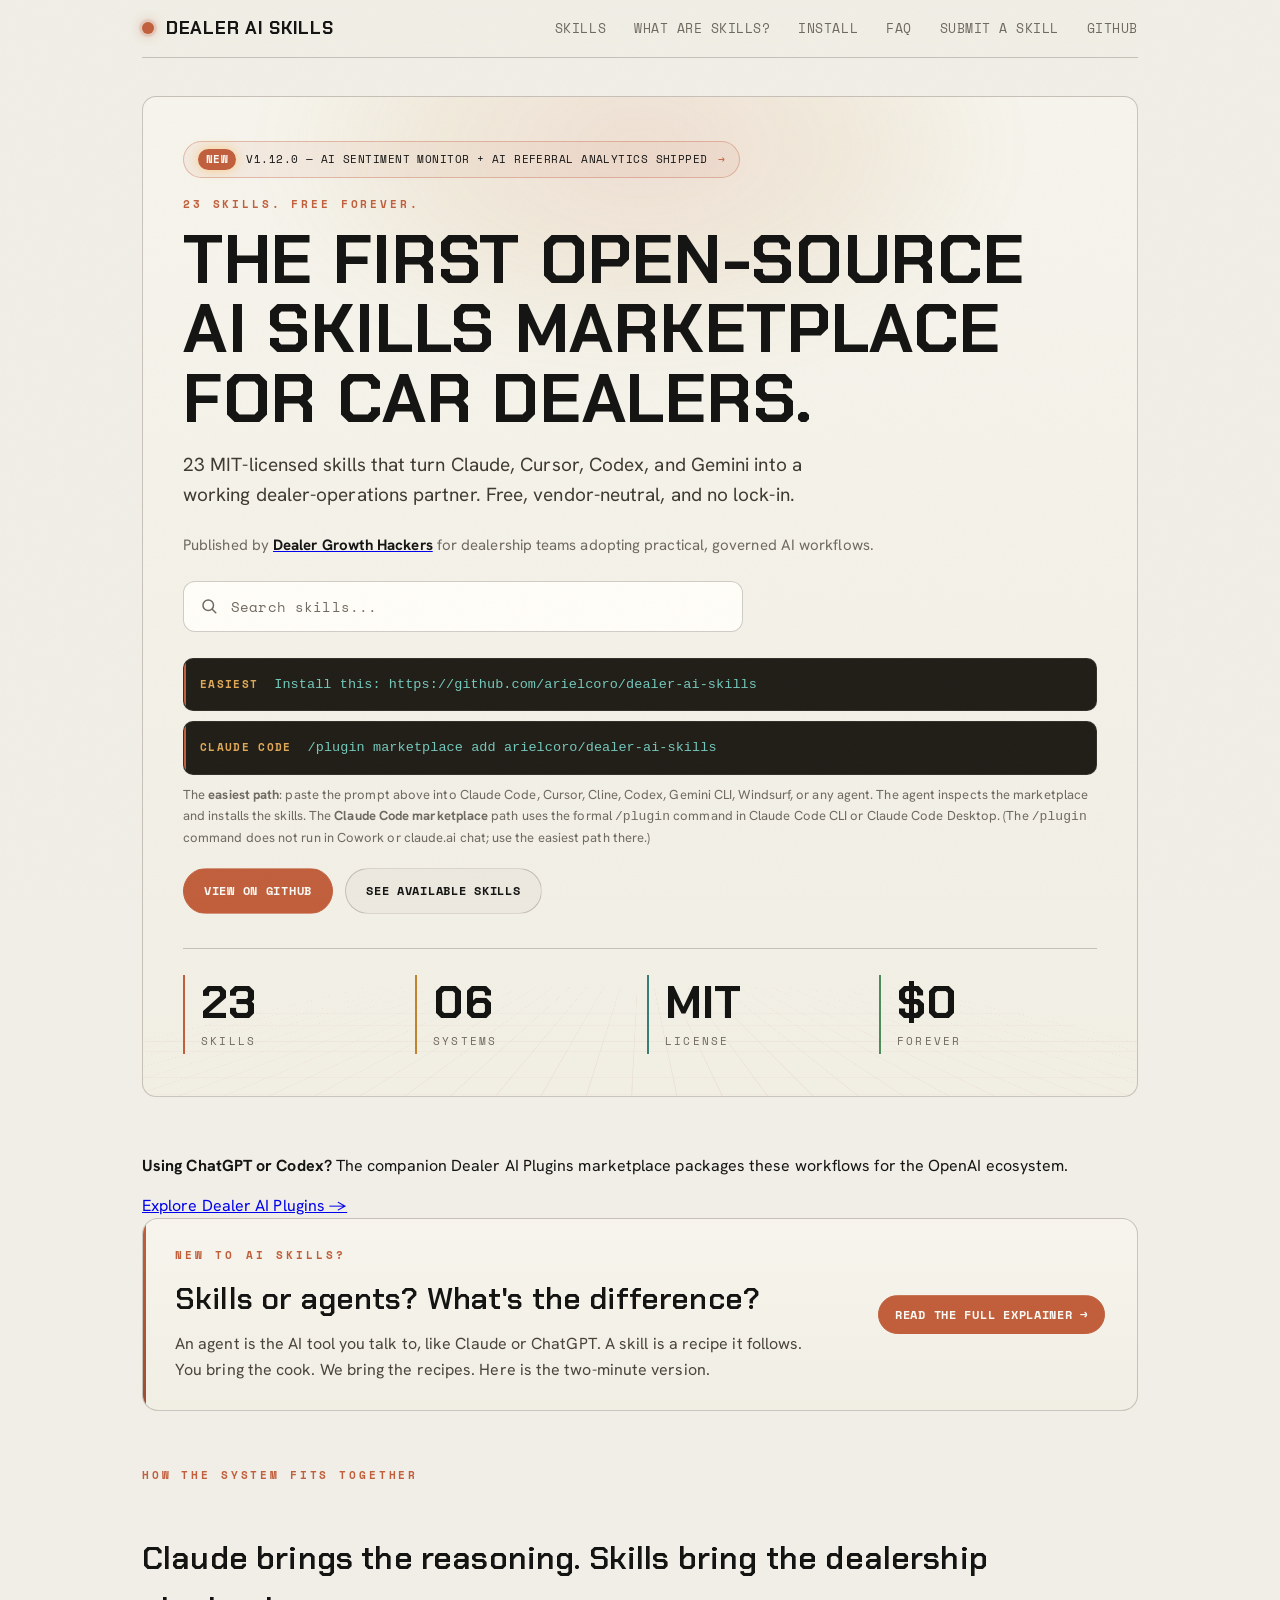
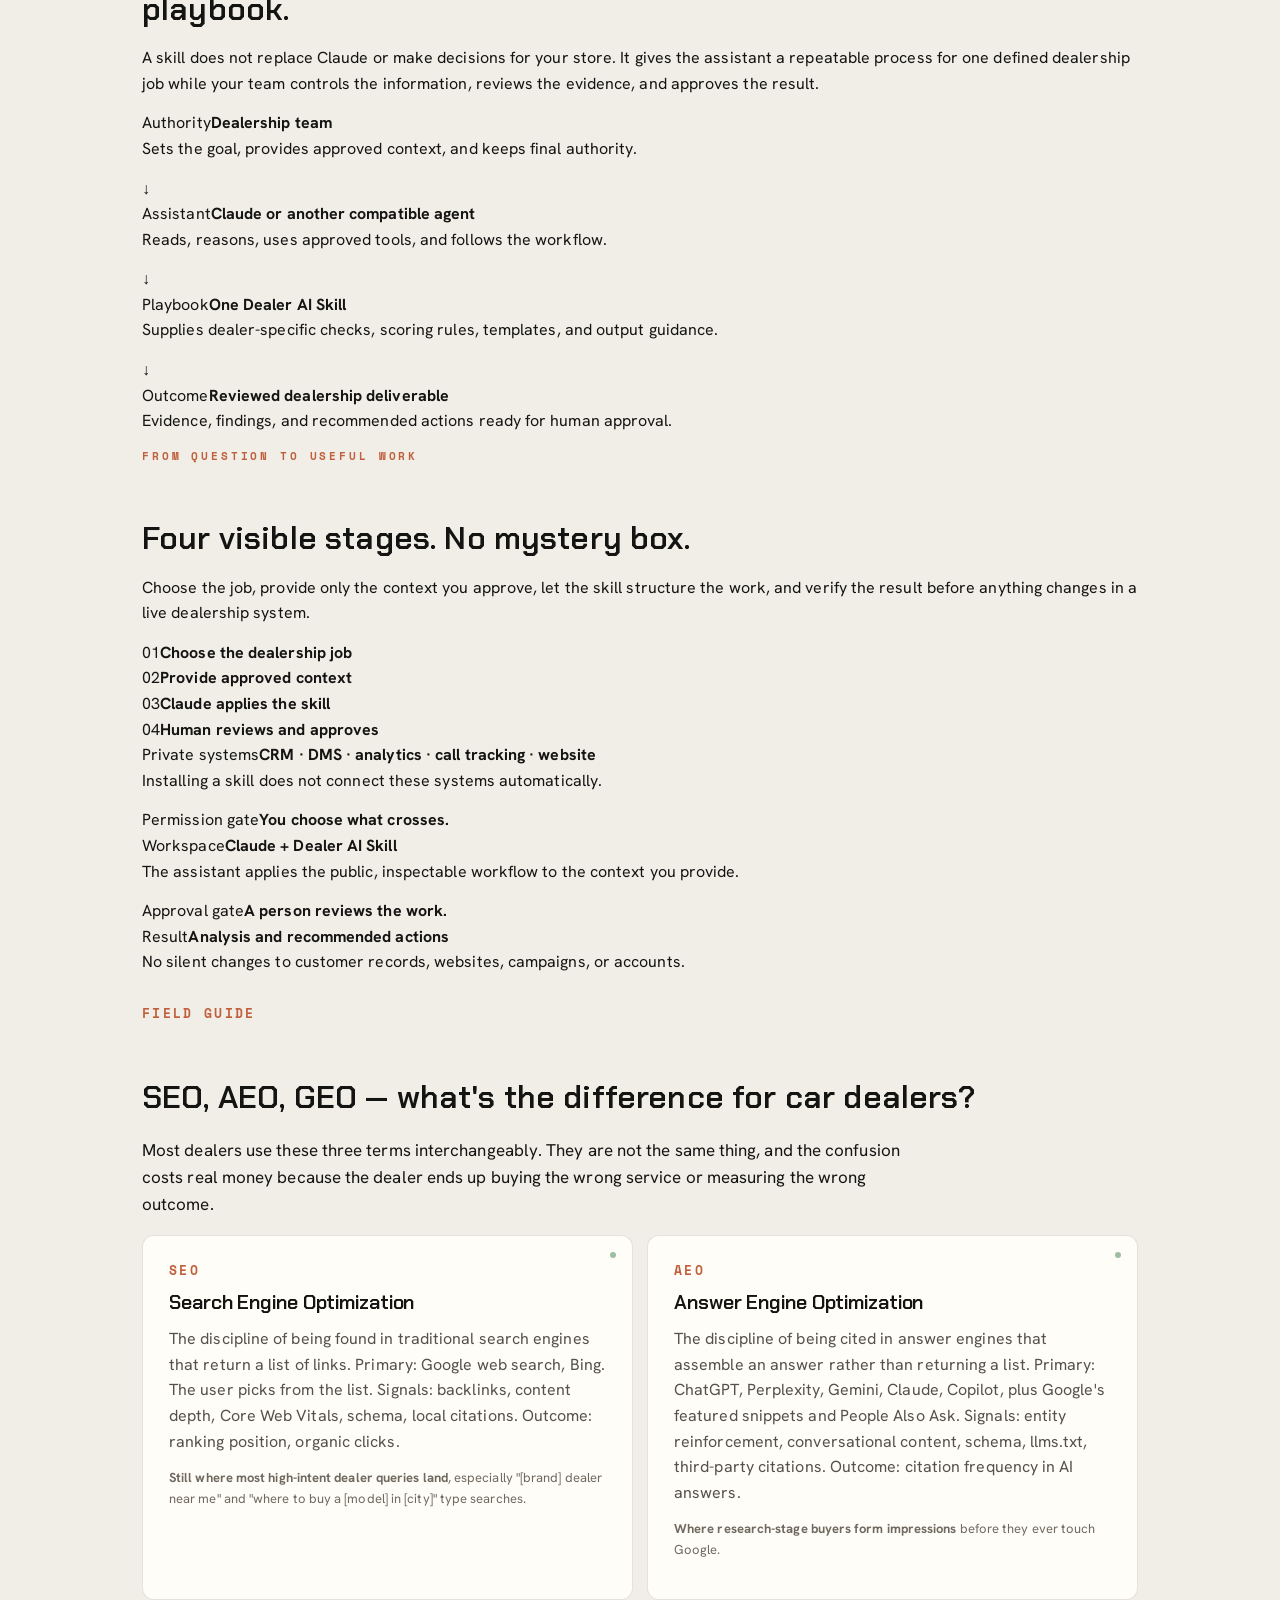
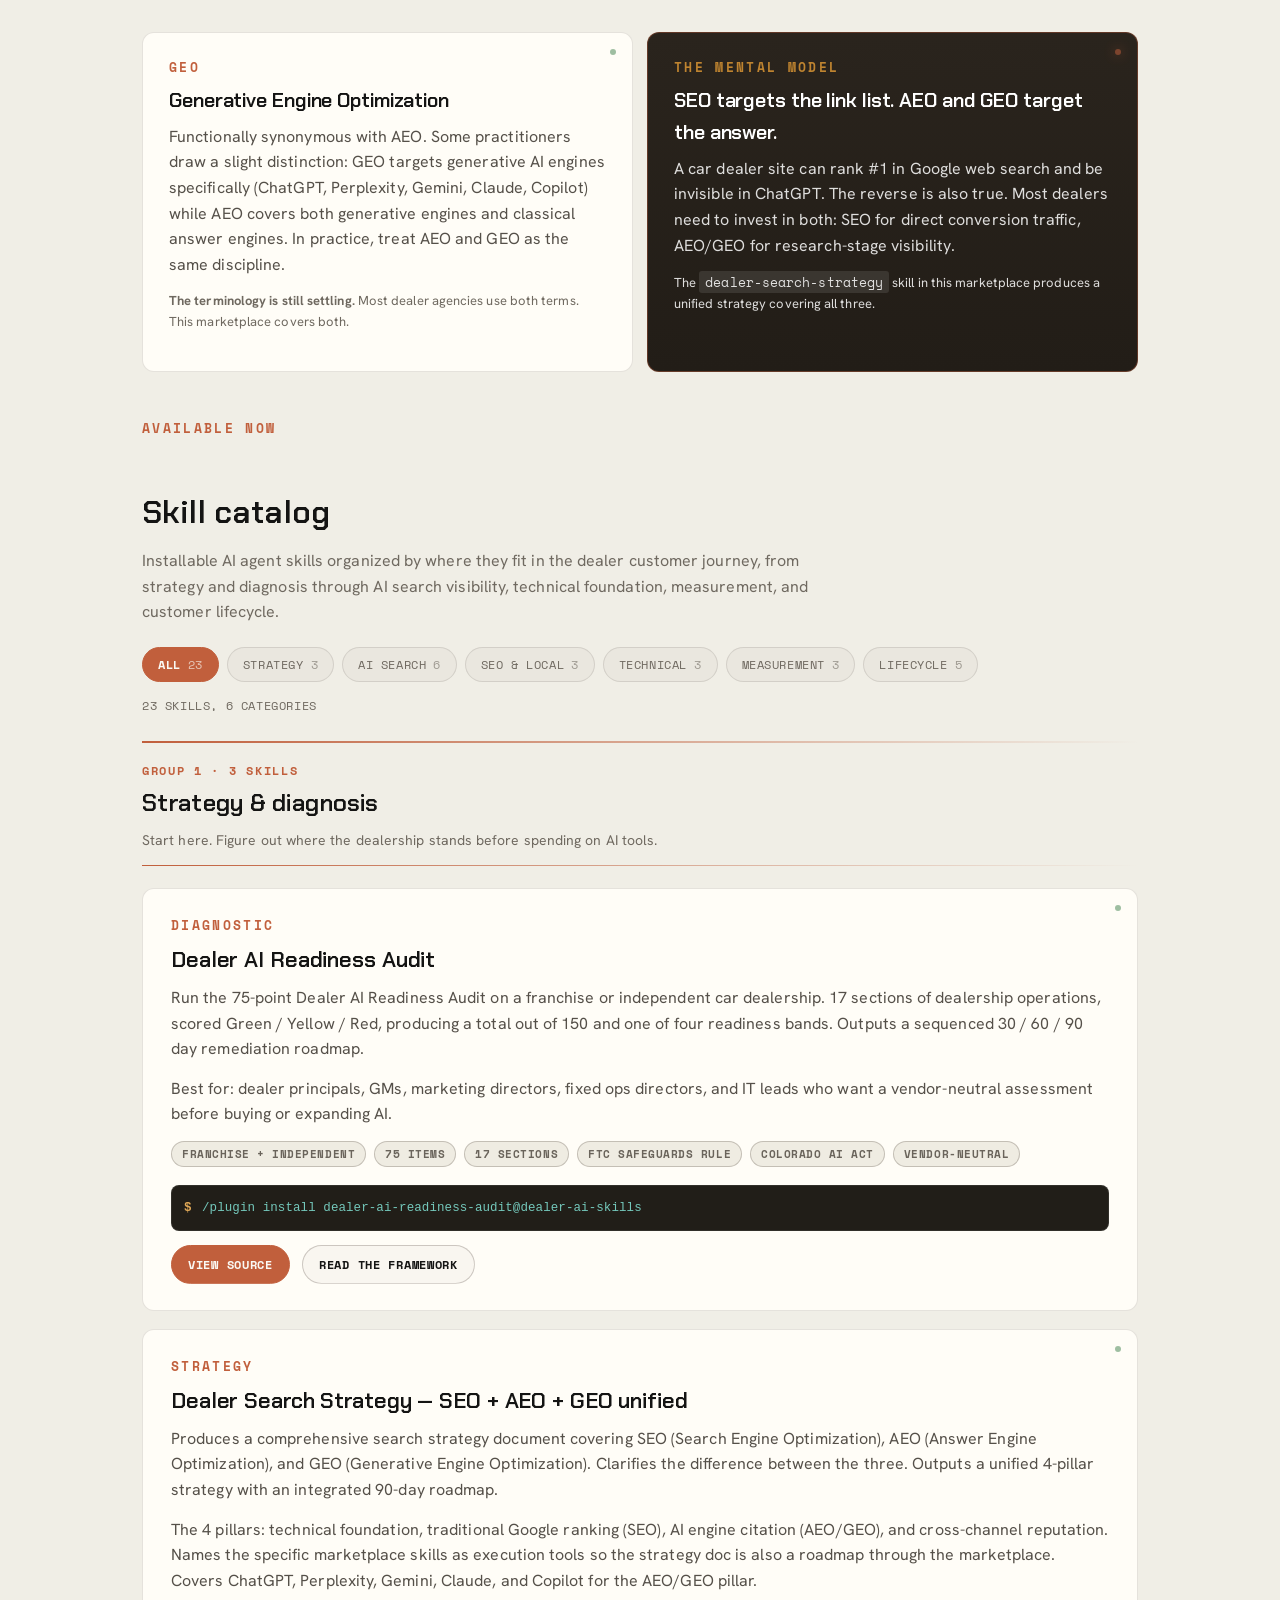
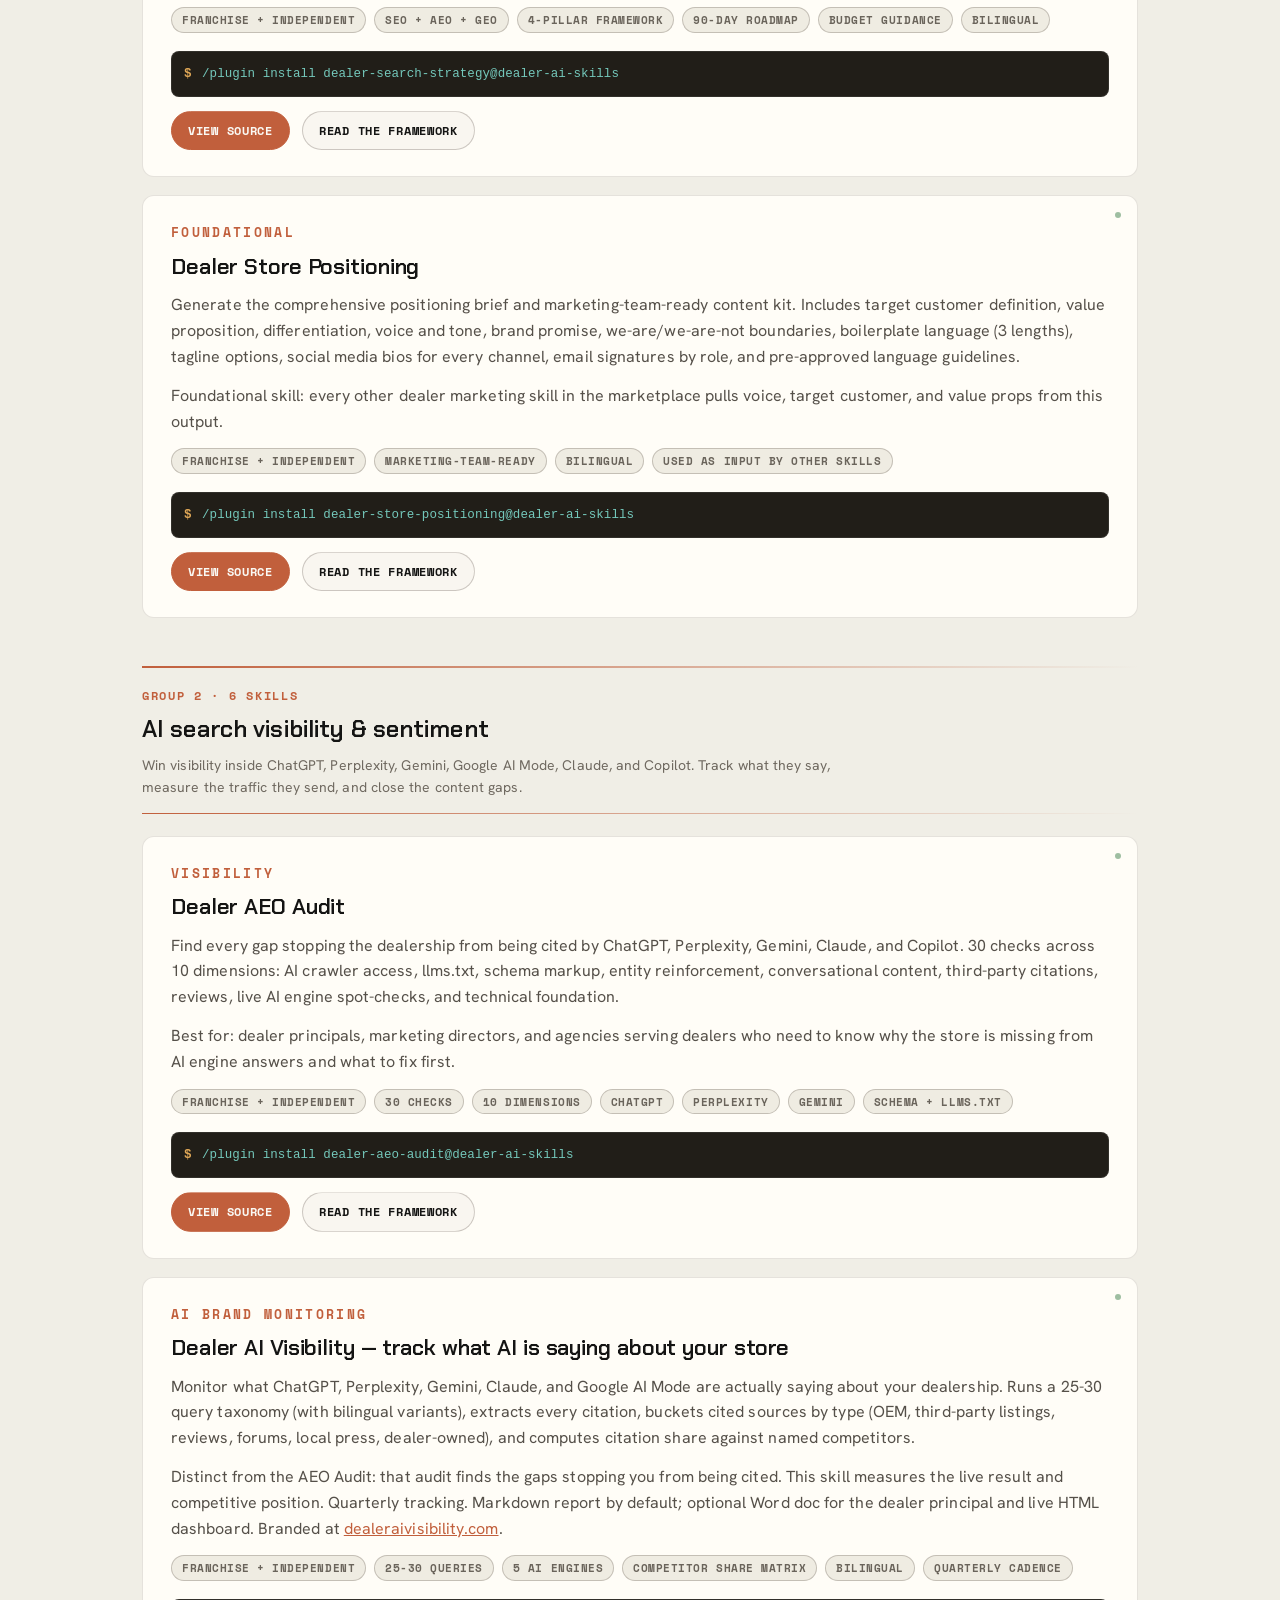
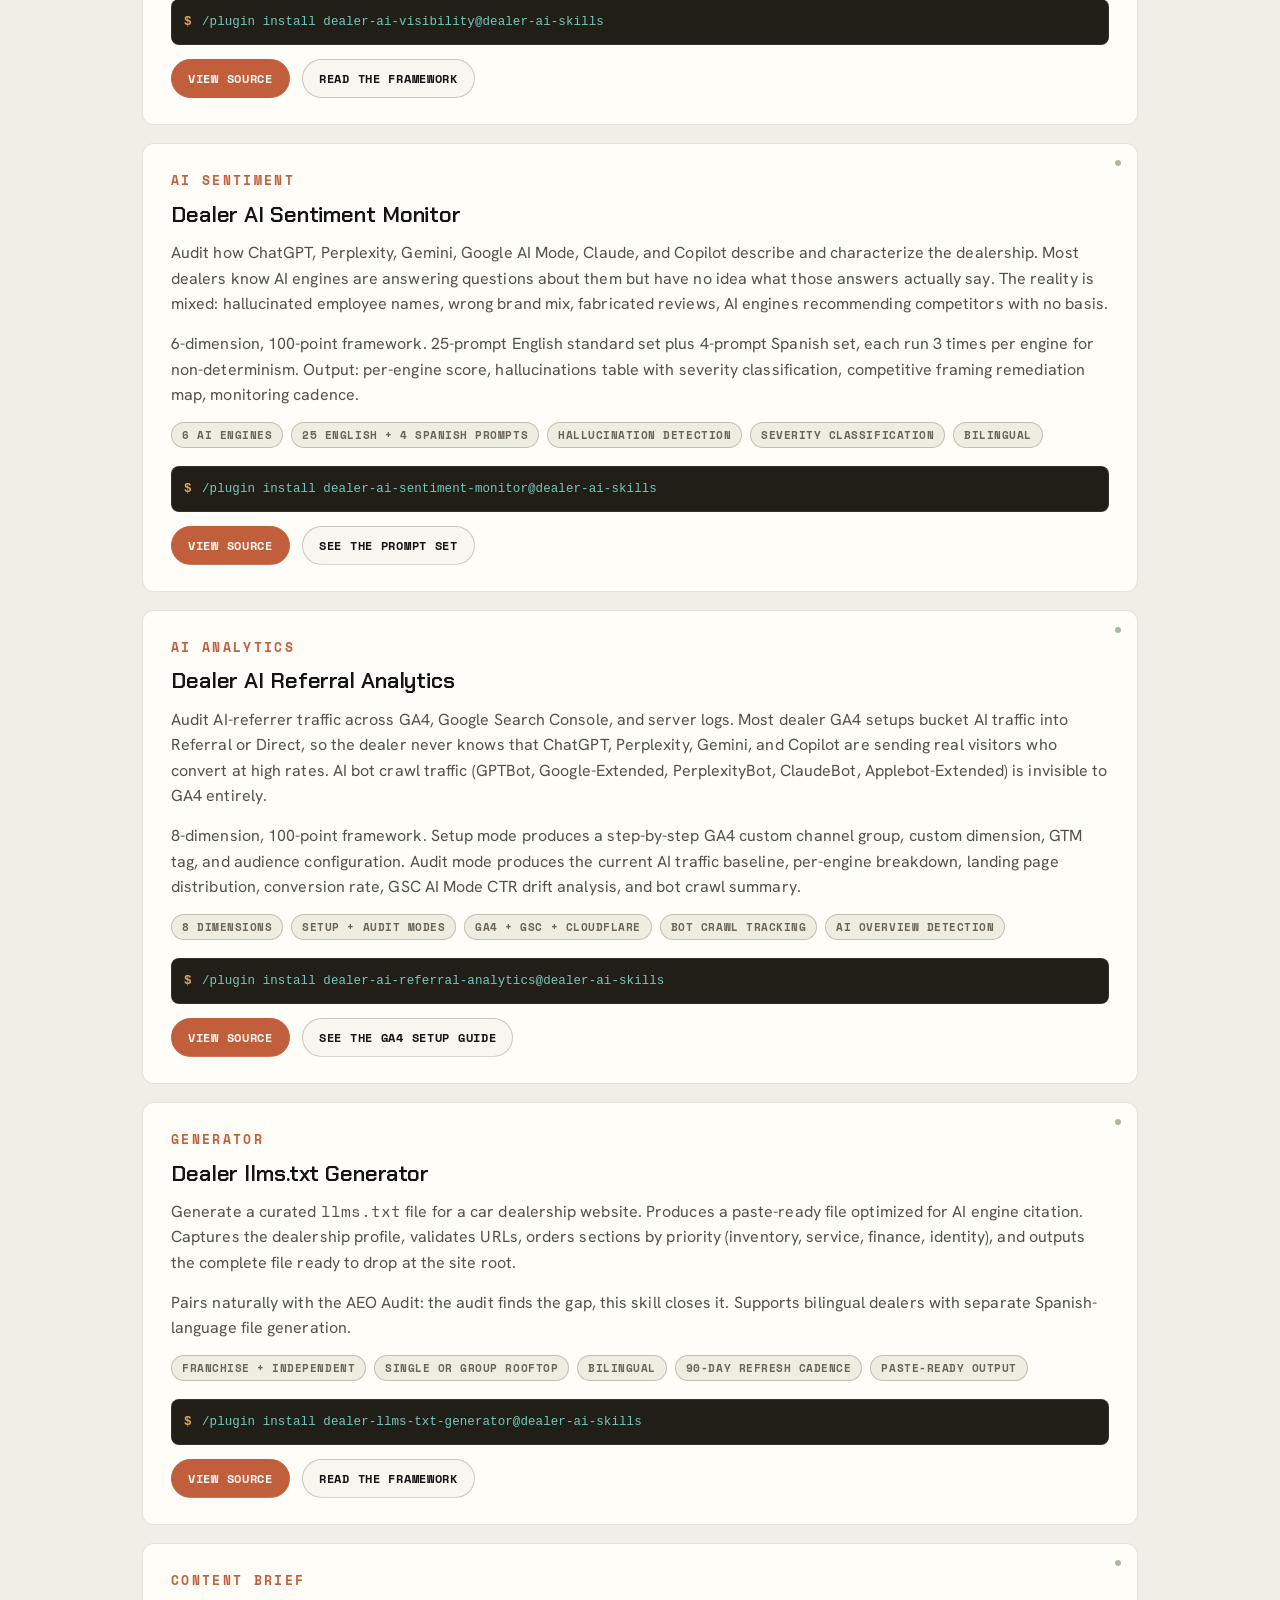
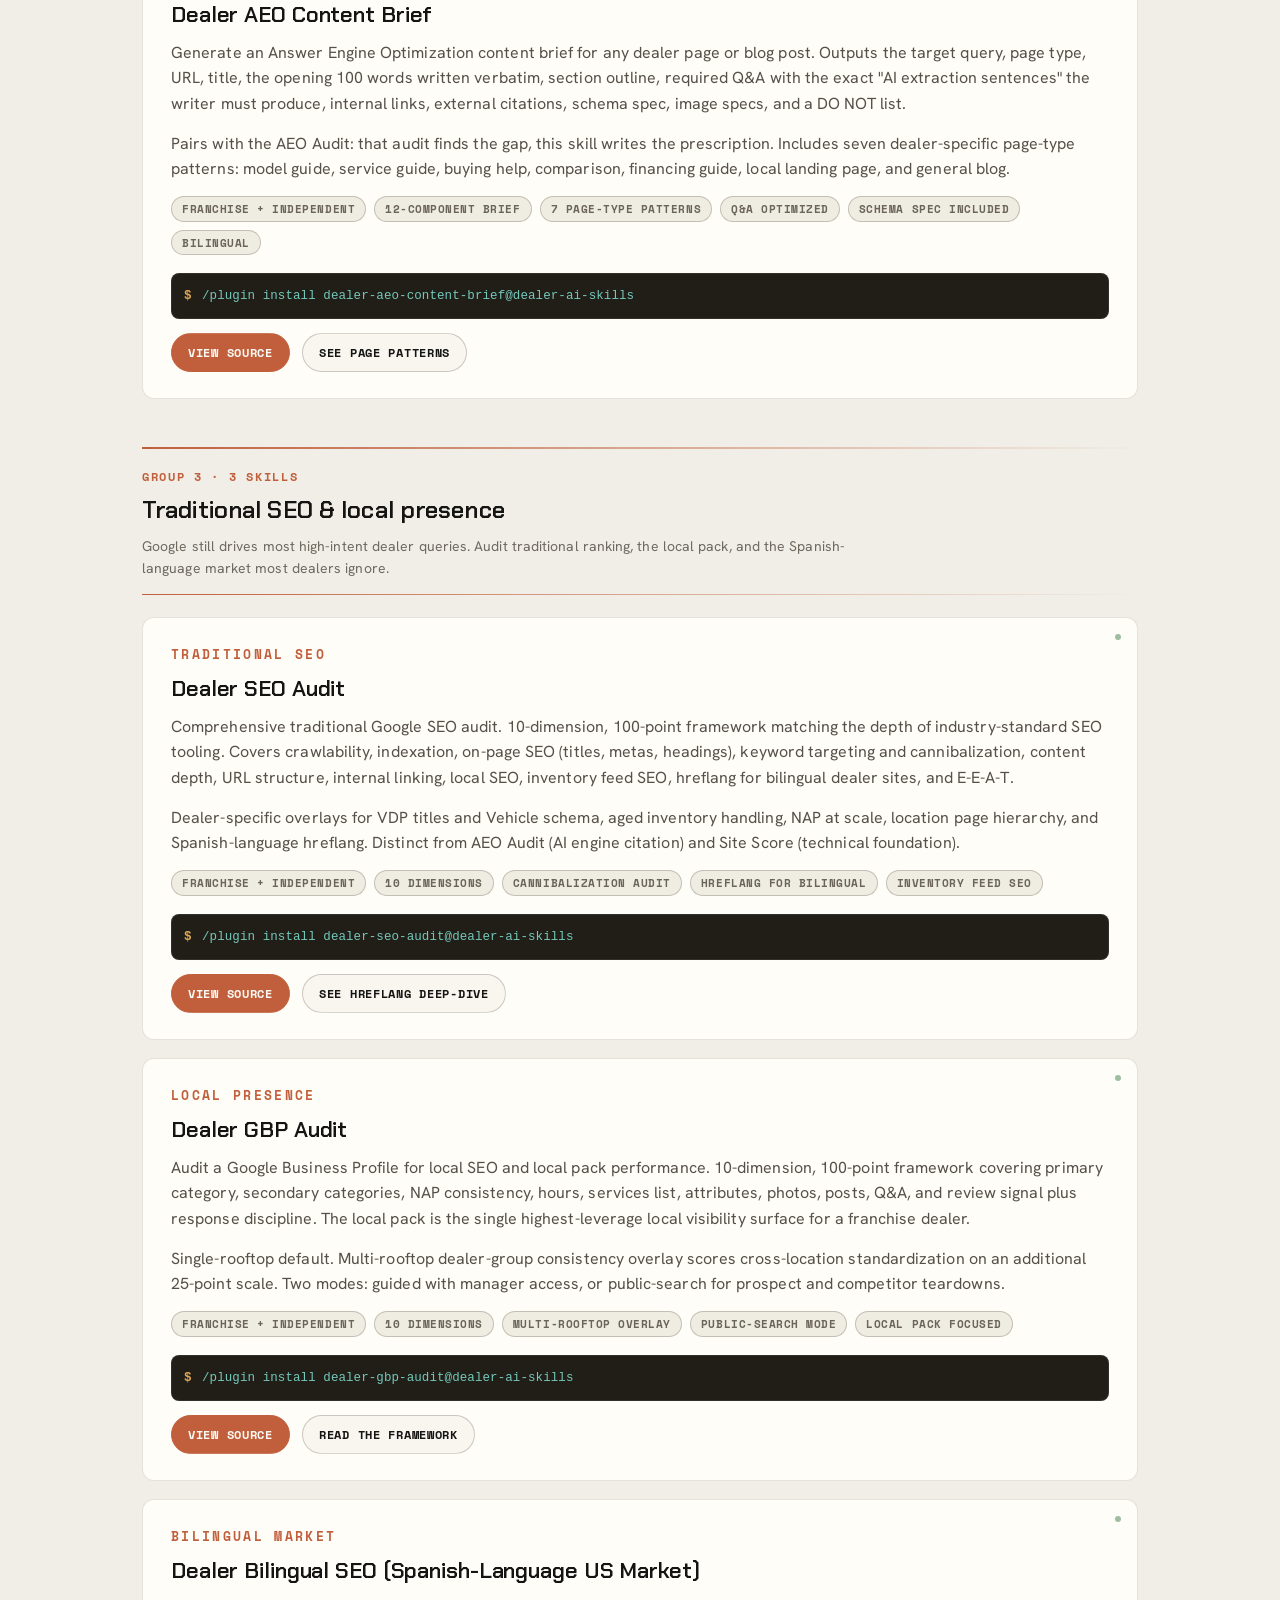
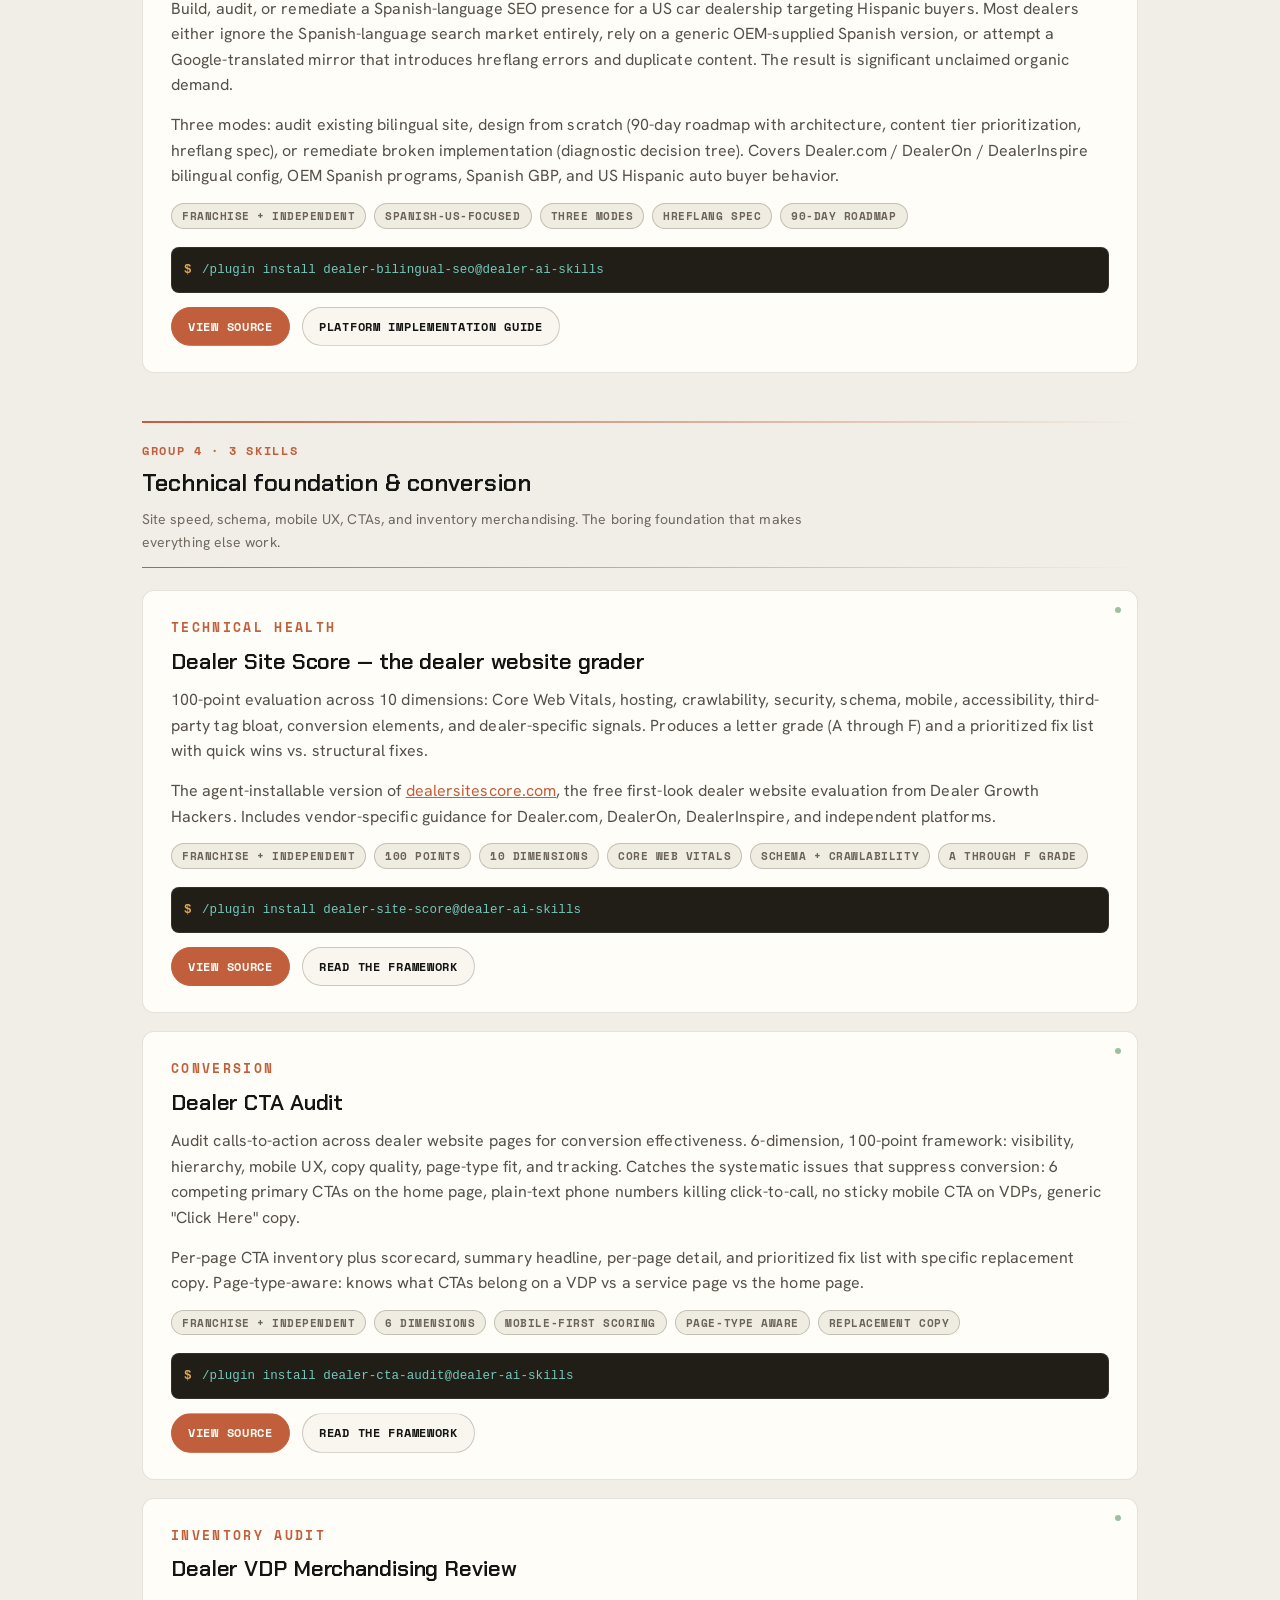
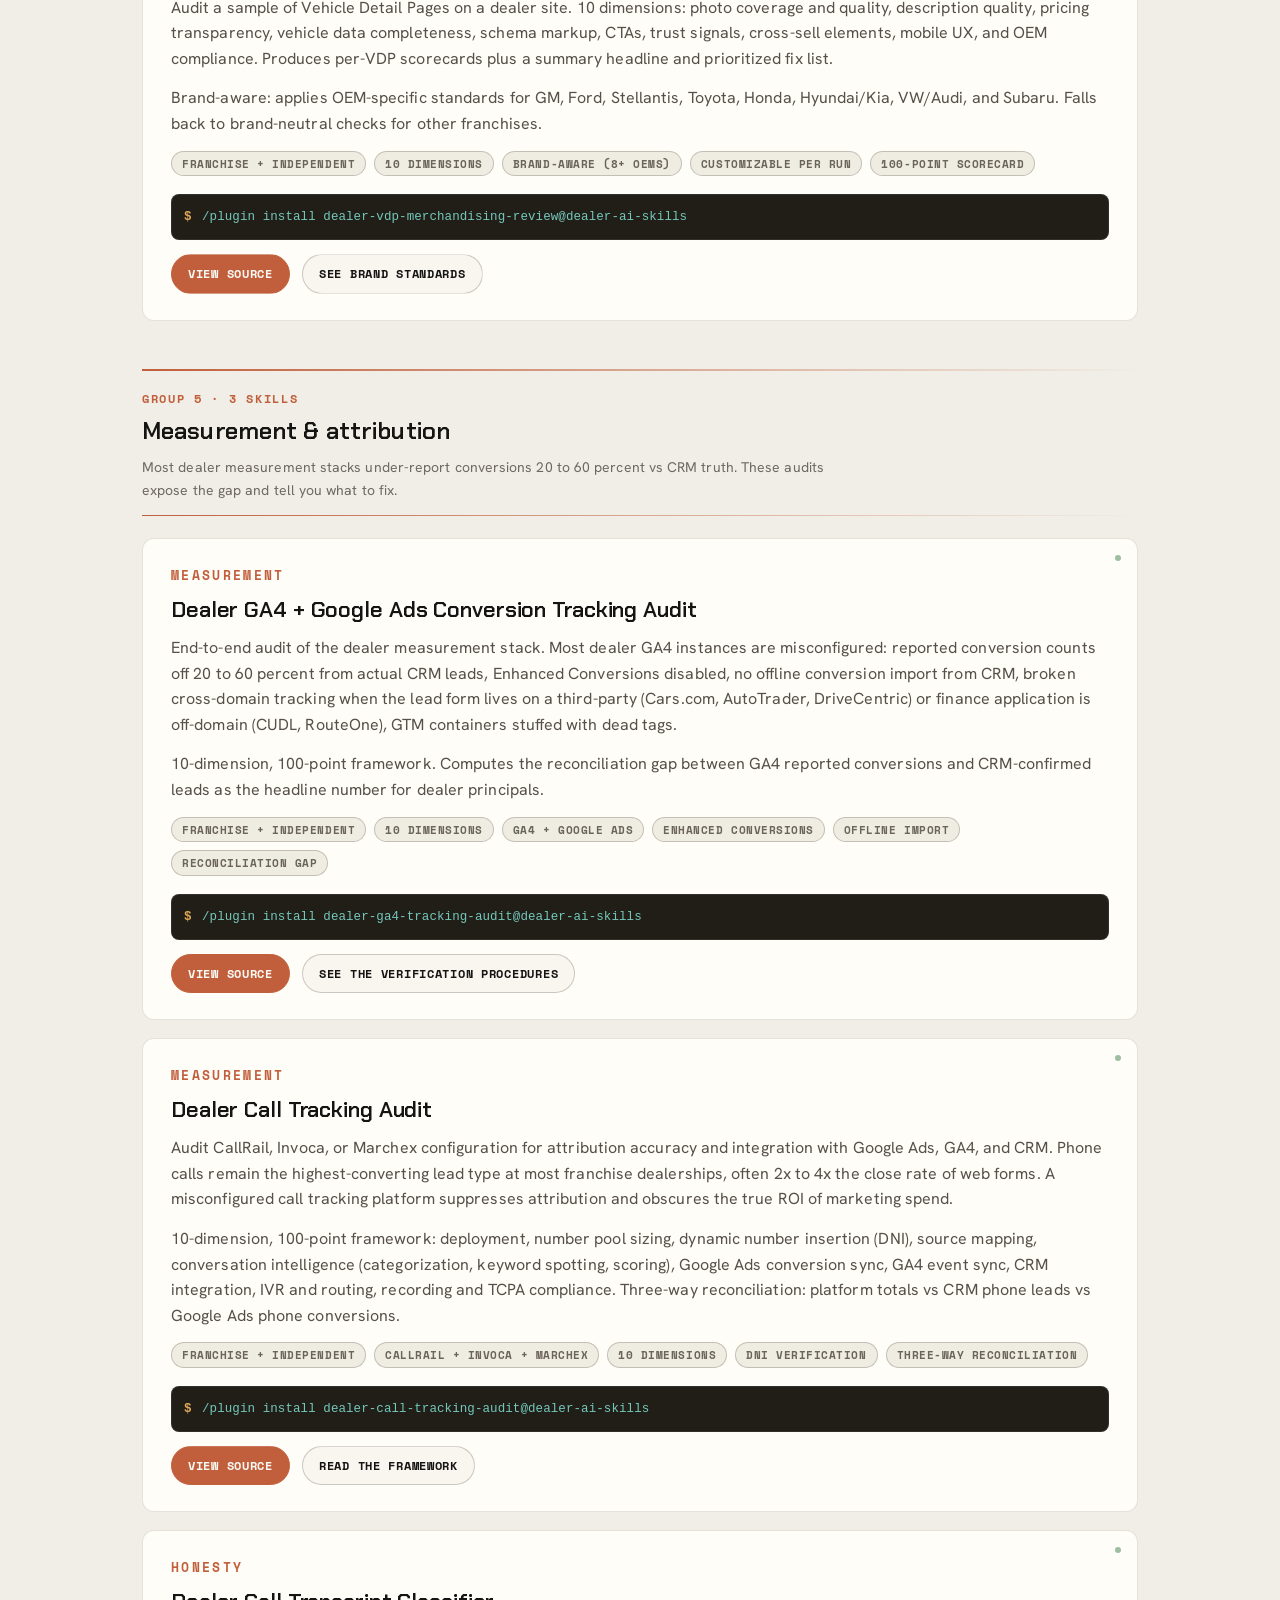
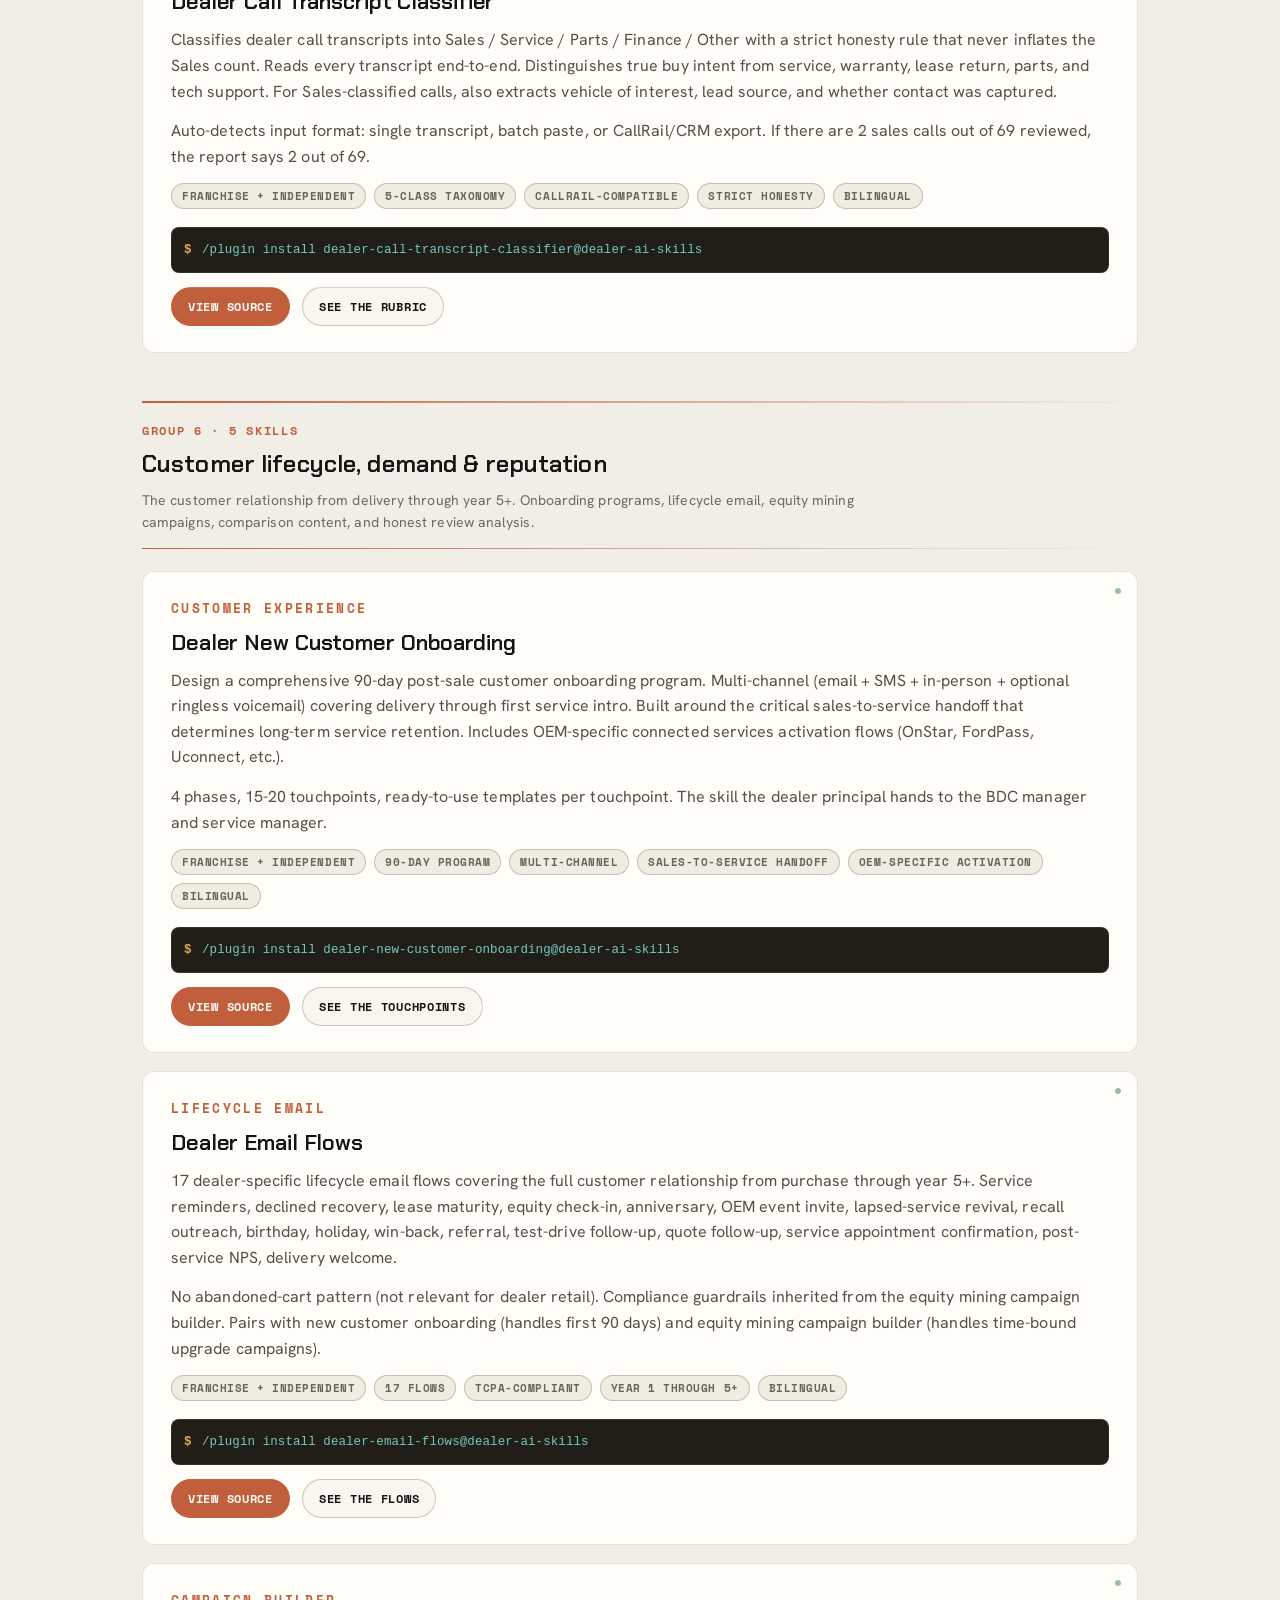
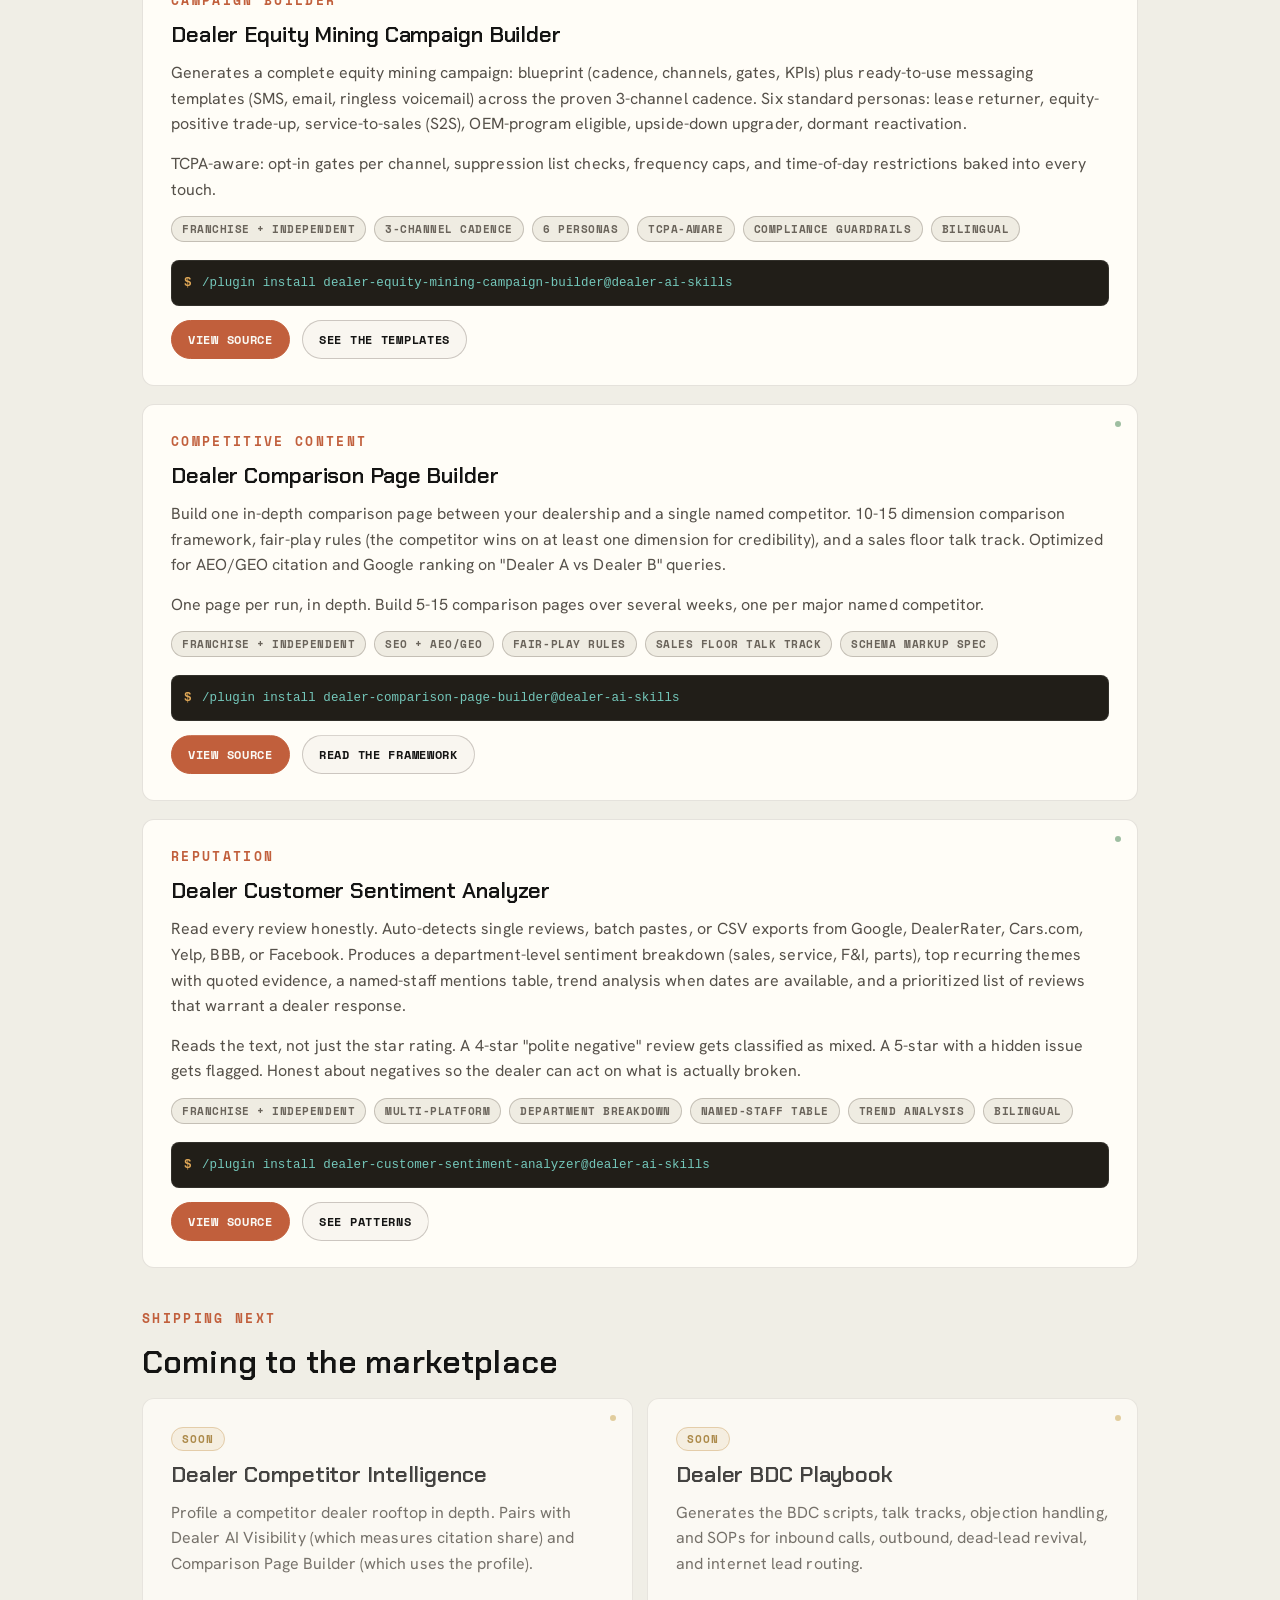
==== commit da2b8be8: "Redesign Dealer AI Skills marketplace" ====
--- a/landing/index.html
+++ b/landing/index.html
@@ -6,7 +6,7 @@
 <title>Dealer AI Skills | Free Open-Source AI Agent Skills for Car Dealers</title>
 <meta name="description" content="Free, open-source, MIT-licensed AI agent skills for car dealers. AEO, GEO, SEO, GA4 conversion tracking, call tracking, Google Business Profile, bilingual SEO, AI sentiment, and customer lifecycle. By Dealer Growth Hackers.">
 <meta name="keywords" content="dealer SEO, dealer AEO, dealer GEO, car dealer SEO, car dealer AEO, car dealer GEO, answer engine optimization for car dealers, generative engine optimization for car dealers, AI search for car dealers, LLM SEO for car dealers, ChatGPT SEO for dealers, Perplexity SEO for dealers, Gemini SEO for dealers, dealer AI skills, dealer AI tools, Claude skills for car dealers, dealer AI marketplace">
-<meta name="author" content="Ariel Coro">
+<meta name="author" content="Dealer Growth Hackers">
 
 <meta property="og:title" content="Dealer AI Skills | Free Open-Source AI Agent Skills for Car Dealers">
 <meta property="og:description" content="Free, open-source, MIT-licensed AI agent skills for car dealers. AEO, GEO, SEO, GA4 conversion tracking, call tracking, Google Business Profile, bilingual SEO, AI sentiment, and customer lifecycle. By Dealer Growth Hackers.">
@@ -38,15 +38,14 @@
   "url": "https://dealeraiskills.com",
   "description": "AI agent skills for franchise and independent car dealers. Covers SEO (Search Engine Optimization), AEO (Answer Engine Optimization), GEO (Generative Engine Optimization), and AI search visibility in ChatGPT, Perplexity, Gemini, Claude, and Copilot.",
   "author": {
-    "@type": "Person",
-    "name": "Ariel Coro",
-    "url": "https://www.dealeraiguy.com",
-    "jobTitle": "Founder, Dealer Growth Hackers. Publisher of Dealer AI Guy."
+    "@type": "Organization",
+    "name": "Dealer Growth Hackers",
+    "url": "https://dealergrowthhackers.com"
   },
   "publisher": {
     "@type": "Organization",
-    "name": "Dealer AI Guy",
-    "url": "https://www.dealeraiguy.com"
+    "name": "Dealer Growth Hackers",
+    "url": "https://dealergrowthhackers.com"
   }
 }
 </script>
@@ -1272,6 +1271,7 @@
     .nav { background: rgba(245,243,236,0.98); }
   }
 </style>
+<link rel="stylesheet" href="/theme.css">
 </head>
 <body>
 <div class="crt" aria-hidden="true"></div>
@@ -1306,7 +1306,7 @@
   <div class="eyebrow">23 skills. Free forever.</div>
   <h1>The first open-source AI skills marketplace for car dealers.</h1>
   <p class="lede">23 MIT-licensed skills that turn Claude, Cursor, Codex, and Gemini into a working dealer-operations partner. Free, vendor-neutral, and no lock-in.</p>
-  <p class="byline">By <a href="https://arielcoro.com" style="color: var(--ink); text-decoration: underline;"><strong>Ariel Coro</strong></a>. Founder of <a href="https://dealergrowthhackers.com" style="color: var(--muted); text-decoration: underline;">Dealer Growth Hackers</a>. Publisher of <a href="https://www.dealeraiguy.com" style="color: var(--muted); text-decoration: underline;">Dealer AI Guy</a>.</p>
+  <p class="byline">Published by <a href="https://dealergrowthhackers.com"><strong>Dealer Growth Hackers</strong></a> for dealership teams adopting practical, governed AI workflows.</p>
 
   <div class="search-wrap hero-search">
     <svg viewBox="0 0 24 24" fill="none" stroke="currentColor" stroke-width="2" stroke-linecap="round" aria-hidden="true"><circle cx="11" cy="11" r="7"/><path d="m21 21-4.35-4.35"/></svg>
@@ -1338,6 +1338,11 @@
   </div>
 </section>
 
+<aside class="companion-strip" aria-label="Companion OpenAI marketplace">
+  <p><strong>Using ChatGPT or Codex?</strong> The companion Dealer AI Plugins marketplace packages these workflows for the OpenAI ecosystem.</p>
+  <a href="https://dealeraiplugins.com/">Explore Dealer AI Plugins &rarr;</a>
+</aside>
+
 <section class="explainer-band">
   <div>
     <div class="eyebrow">New to AI skills?</div>
@@ -1345,6 +1350,49 @@
     <p>An agent is the AI tool you talk to, like Claude or ChatGPT. A skill is a recipe it follows. You bring the cook. We bring the recipes. Here is the two-minute version.</p>
   </div>
   <a class="btn primary band-cta" href="/skills-explained">Read the full explainer &rarr;</a>
+</section>
+
+<section class="skill-system" aria-labelledby="system-title">
+  <div class="system-grid">
+    <div class="system-copy">
+      <div class="eyebrow">How the system fits together</div>
+      <h2 id="system-title">Claude brings the reasoning. Skills bring the dealership playbook.</h2>
+      <p>A skill does not replace Claude or make decisions for your store. It gives the assistant a repeatable process for one defined dealership job while your team controls the information, reviews the evidence, and approves the result.</p>
+    </div>
+    <div class="system-diagram" role="img" aria-label="Dealer AI Skills system: a dealership team briefs Claude, Claude applies a selected Dealer AI Skill, and a person reviews the dealership deliverable before action.">
+      <div class="system-node primary"><span>Authority</span><strong>Dealership team</strong><p>Sets the goal, provides approved context, and keeps final authority.</p></div>
+      <div class="system-arrow" aria-hidden="true">&darr;</div>
+      <div class="system-node"><span>Assistant</span><strong>Claude or another compatible agent</strong><p>Reads, reasons, uses approved tools, and follows the workflow.</p></div>
+      <div class="system-arrow" aria-hidden="true">&darr;</div>
+      <div class="system-node"><span>Playbook</span><strong>One Dealer AI Skill</strong><p>Supplies dealer-specific checks, scoring rules, templates, and output guidance.</p></div>
+      <div class="system-arrow" aria-hidden="true">&darr;</div>
+      <div class="system-node light"><span>Outcome</span><strong>Reviewed dealership deliverable</strong><p>Evidence, findings, and recommended actions ready for human approval.</p></div>
+    </div>
+  </div>
+</section>
+
+<section class="workflow-section" aria-labelledby="workflow-title">
+  <div class="workflow-heading">
+    <div>
+      <div class="eyebrow">From question to useful work</div>
+      <h2 id="workflow-title">Four visible stages. No mystery box.</h2>
+    </div>
+    <p>Choose the job, provide only the context you approve, let the skill structure the work, and verify the result before anything changes in a live dealership system.</p>
+  </div>
+  <div class="workflow-rail" role="img" aria-label="Dealer AI Skill workflow: choose a dealership job, provide approved context, apply the skill, and complete human review before action.">
+    <div class="workflow-step"><span>01</span><strong>Choose the dealership job</strong></div>
+    <div class="workflow-step"><span>02</span><strong>Provide approved context</strong></div>
+    <div class="workflow-step"><span>03</span><strong>Claude applies the skill</strong></div>
+    <div class="workflow-step approval"><span>04</span><strong>Human reviews and approves</strong></div>
+  </div>
+
+  <div class="permission-visual" role="img" aria-label="Permission boundary: private dealership systems remain private; only information approved by the user enters Claude; the skill structures the work; a human reviews the result before action.">
+    <div class="permission-systems"><span>Private systems</span><strong>CRM · DMS · analytics · call tracking · website</strong><p>Installing a skill does not connect these systems automatically.</p></div>
+    <div class="permission-gate"><span>Permission gate</span><strong>You choose what crosses.</strong></div>
+    <div class="permission-agent"><span>Workspace</span><strong>Claude + Dealer AI Skill</strong><p>The assistant applies the public, inspectable workflow to the context you provide.</p></div>
+    <div class="permission-review"><span>Approval gate</span><strong>A person reviews the work.</strong></div>
+    <div class="permission-result"><span>Result</span><strong>Analysis and recommended actions</strong><p>No silent changes to customer records, websites, campaigns, or accounts.</p></div>
+  </div>
 </section>
 
 <section id="explainer" style="margin-top: 28px; margin-bottom: 28px;">
@@ -2138,7 +2186,7 @@
 </section>
 
 <footer>
-  <p>By <a href="https://arielcoro.com" style="color: var(--ink); text-decoration: underline; font-weight: 700;">Ariel Coro</a>. Founder of <a href="https://dealergrowthhackers.com">Dealer Growth Hackers</a>. Publisher of <a href="https://www.dealeraiguy.com">Dealer AI Guy</a>. Marketplace at <a href="https://github.com/arielcoro/dealer-ai-skills">github.com/arielcoro/dealer-ai-skills</a>. MIT licensed.</p>
+  <p>Published by <a href="https://dealergrowthhackers.com" style="font-weight: 700;">Dealer Growth Hackers</a>. Marketplace source at <a href="https://github.com/arielcoro/dealer-ai-skills">github.com/arielcoro/dealer-ai-skills</a>. MIT licensed.</p>
   <p style="margin-top: 12px; font-size: 12px;">Skills produce directional guidance, not legal or financial advice. Consult your compliance officer and legal counsel before acting on any regulatory findings.</p>
   <p style="margin-top: 14px; font-size: 13px;">
     <a href="/privacy">Privacy</a> &middot;
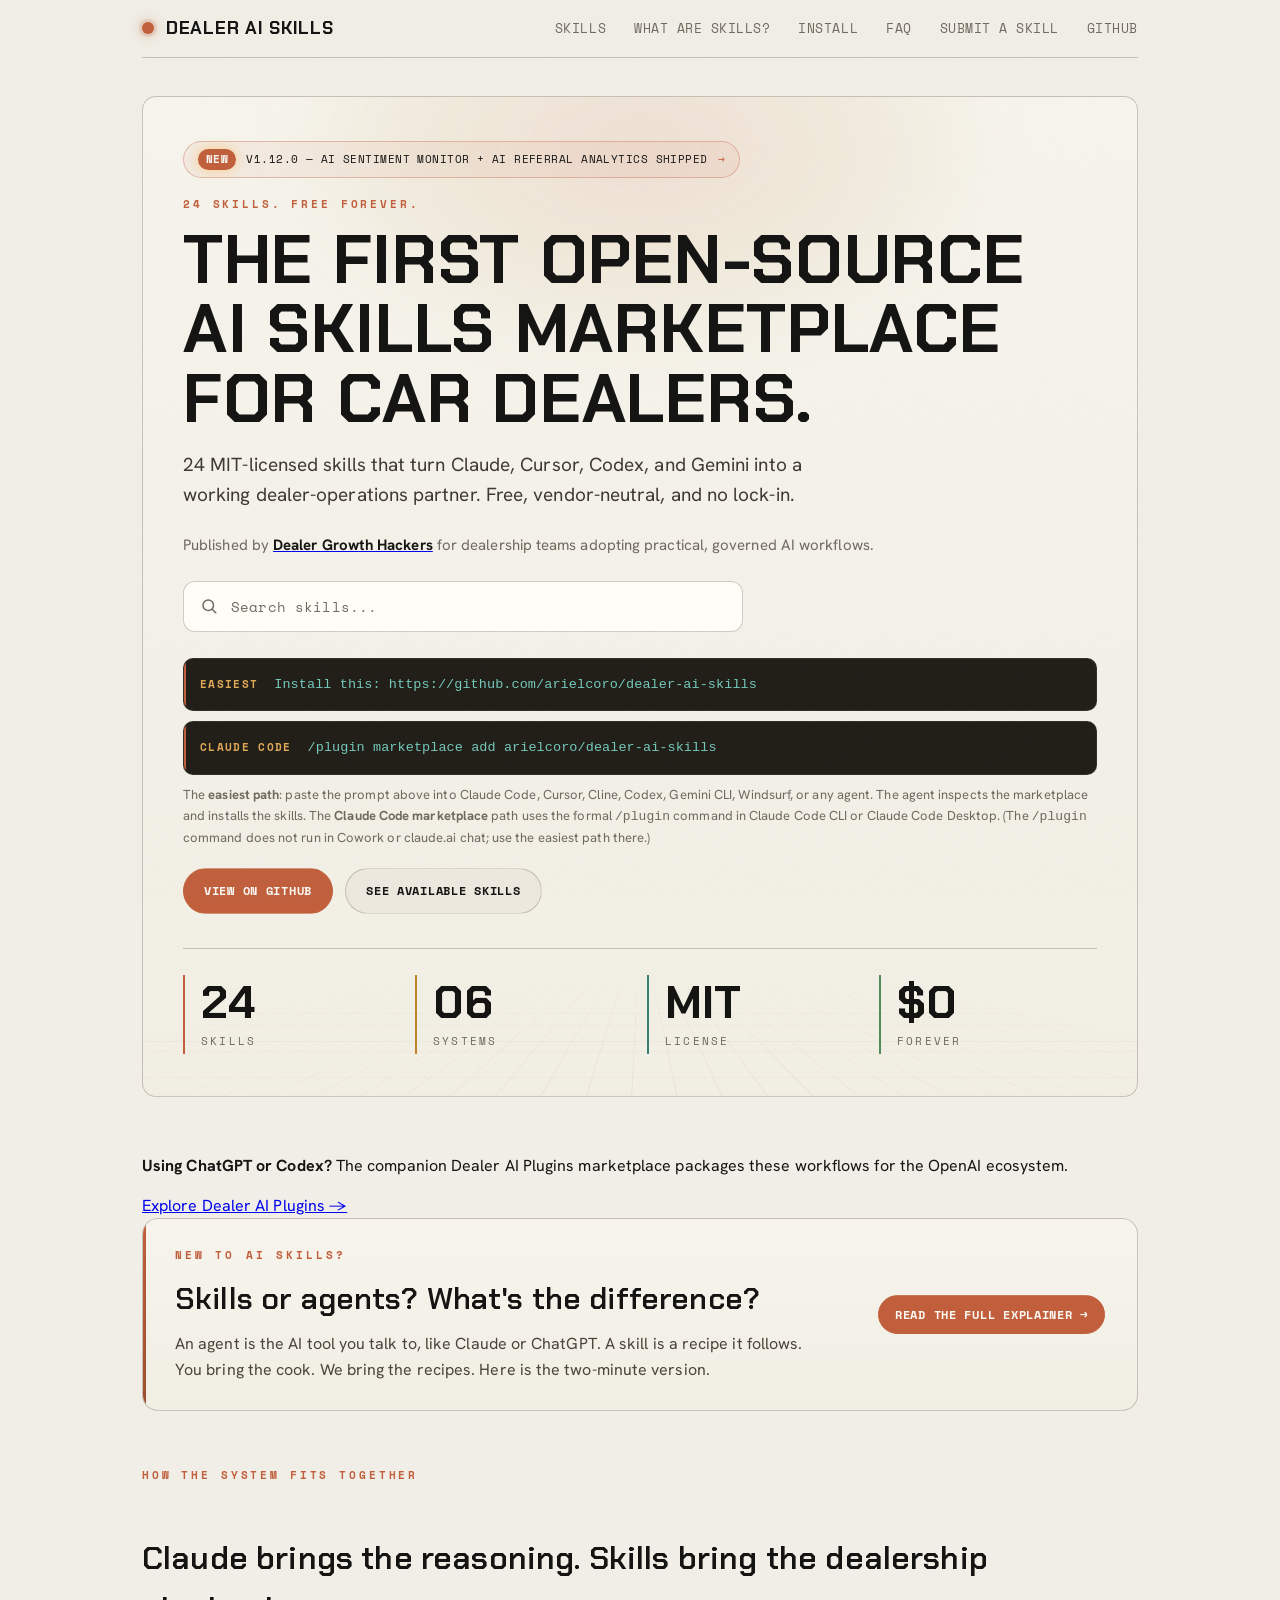
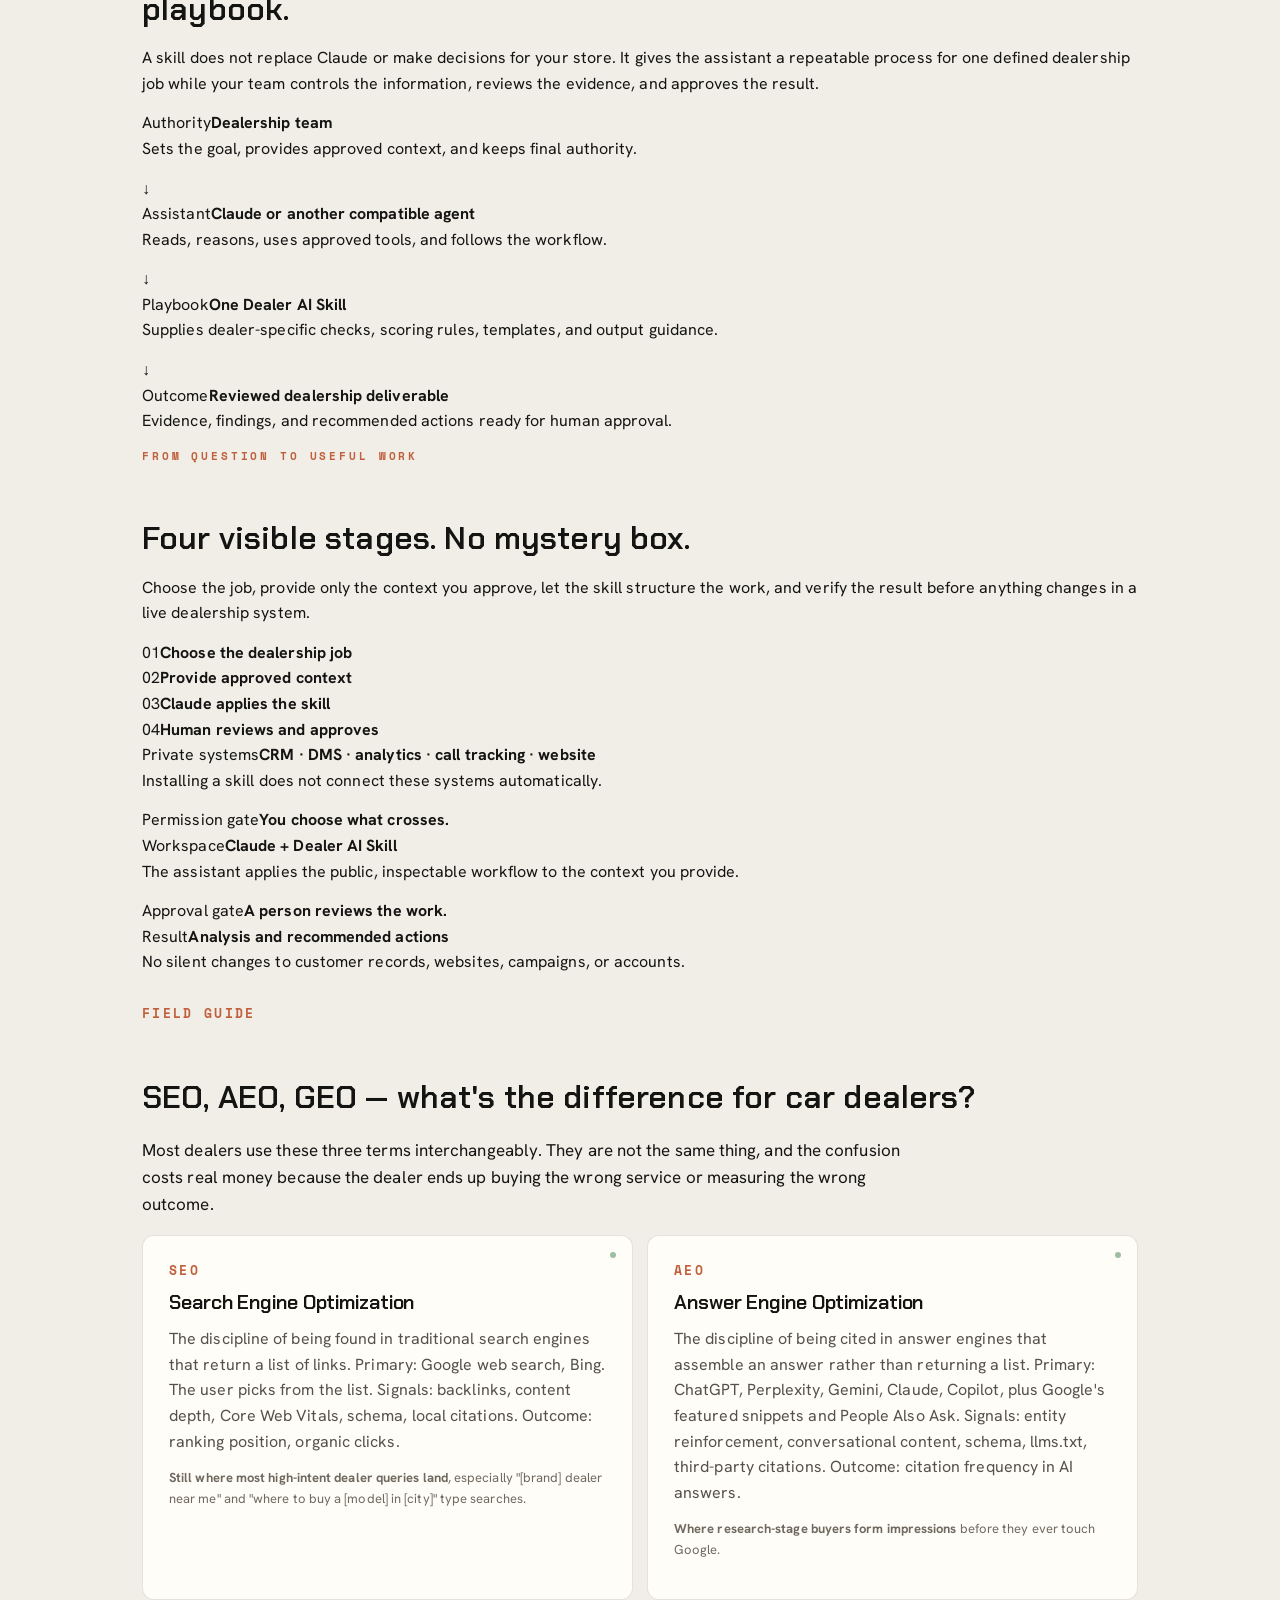
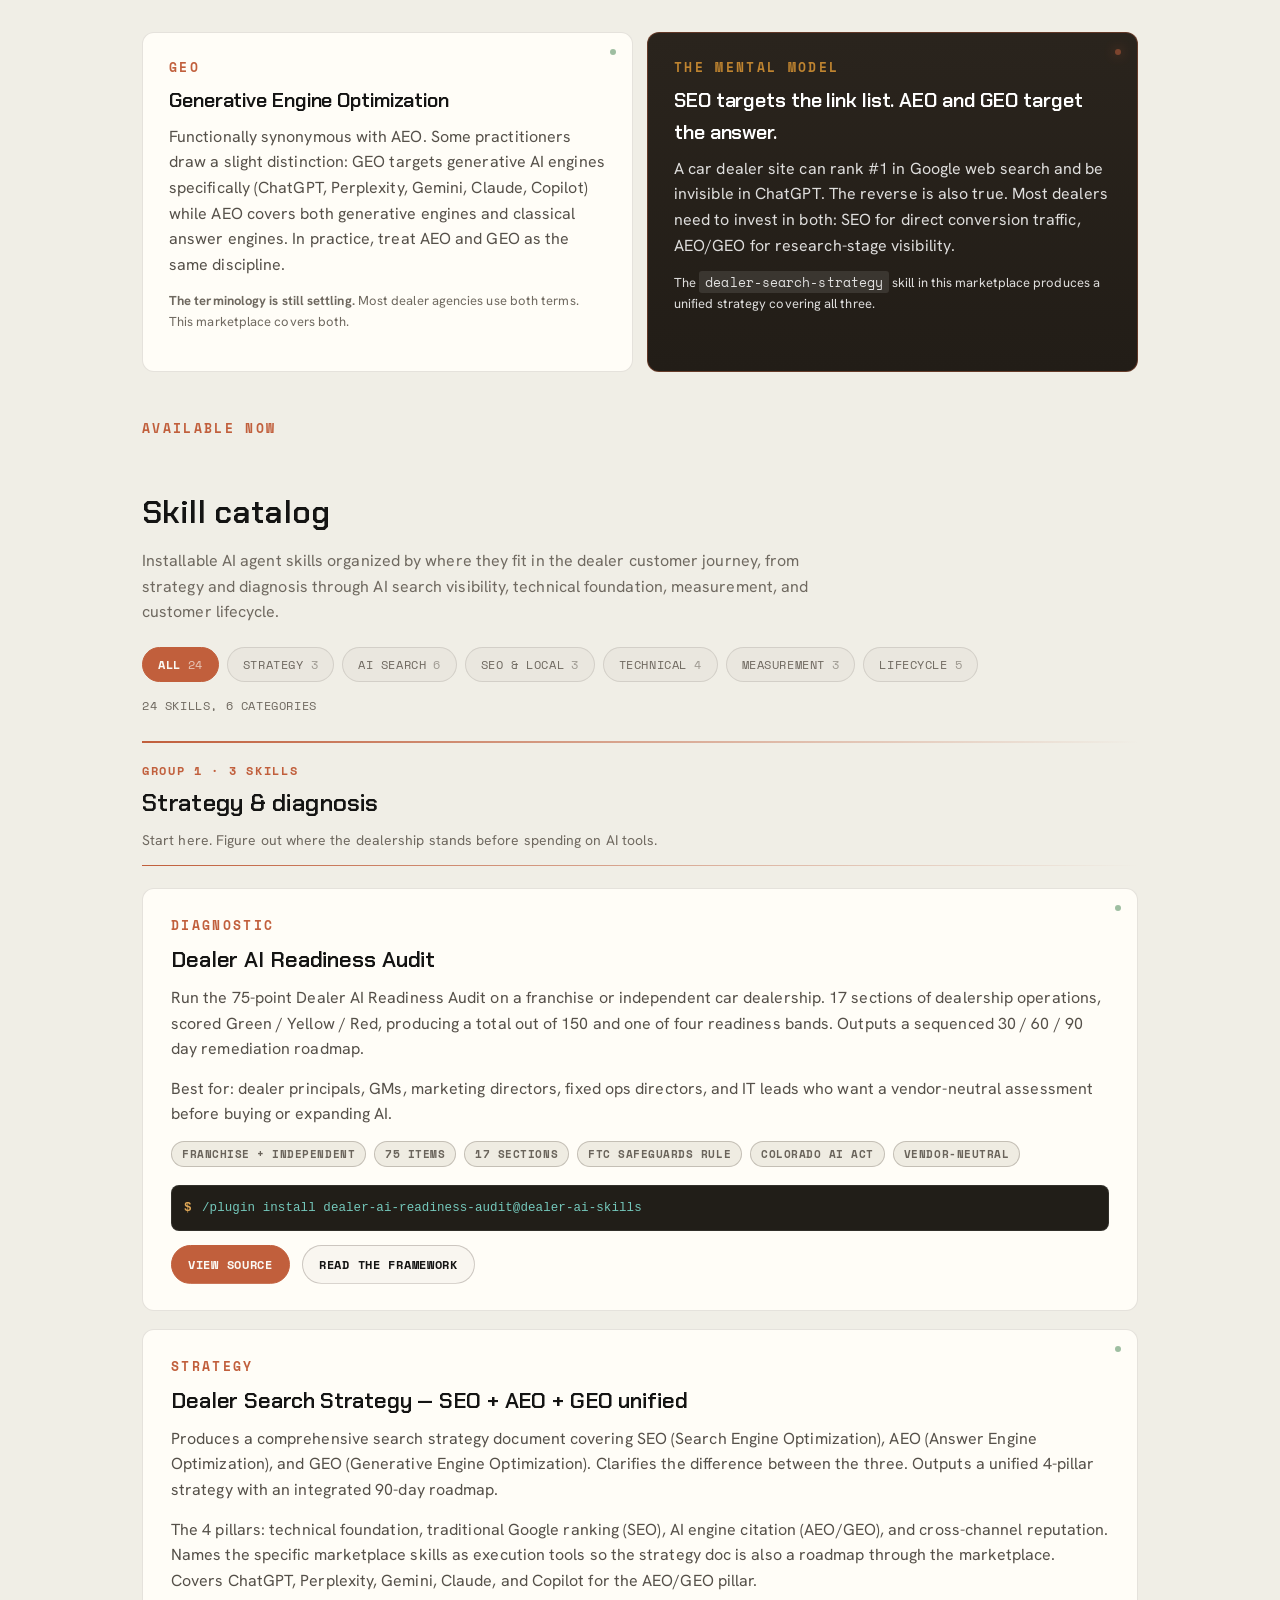
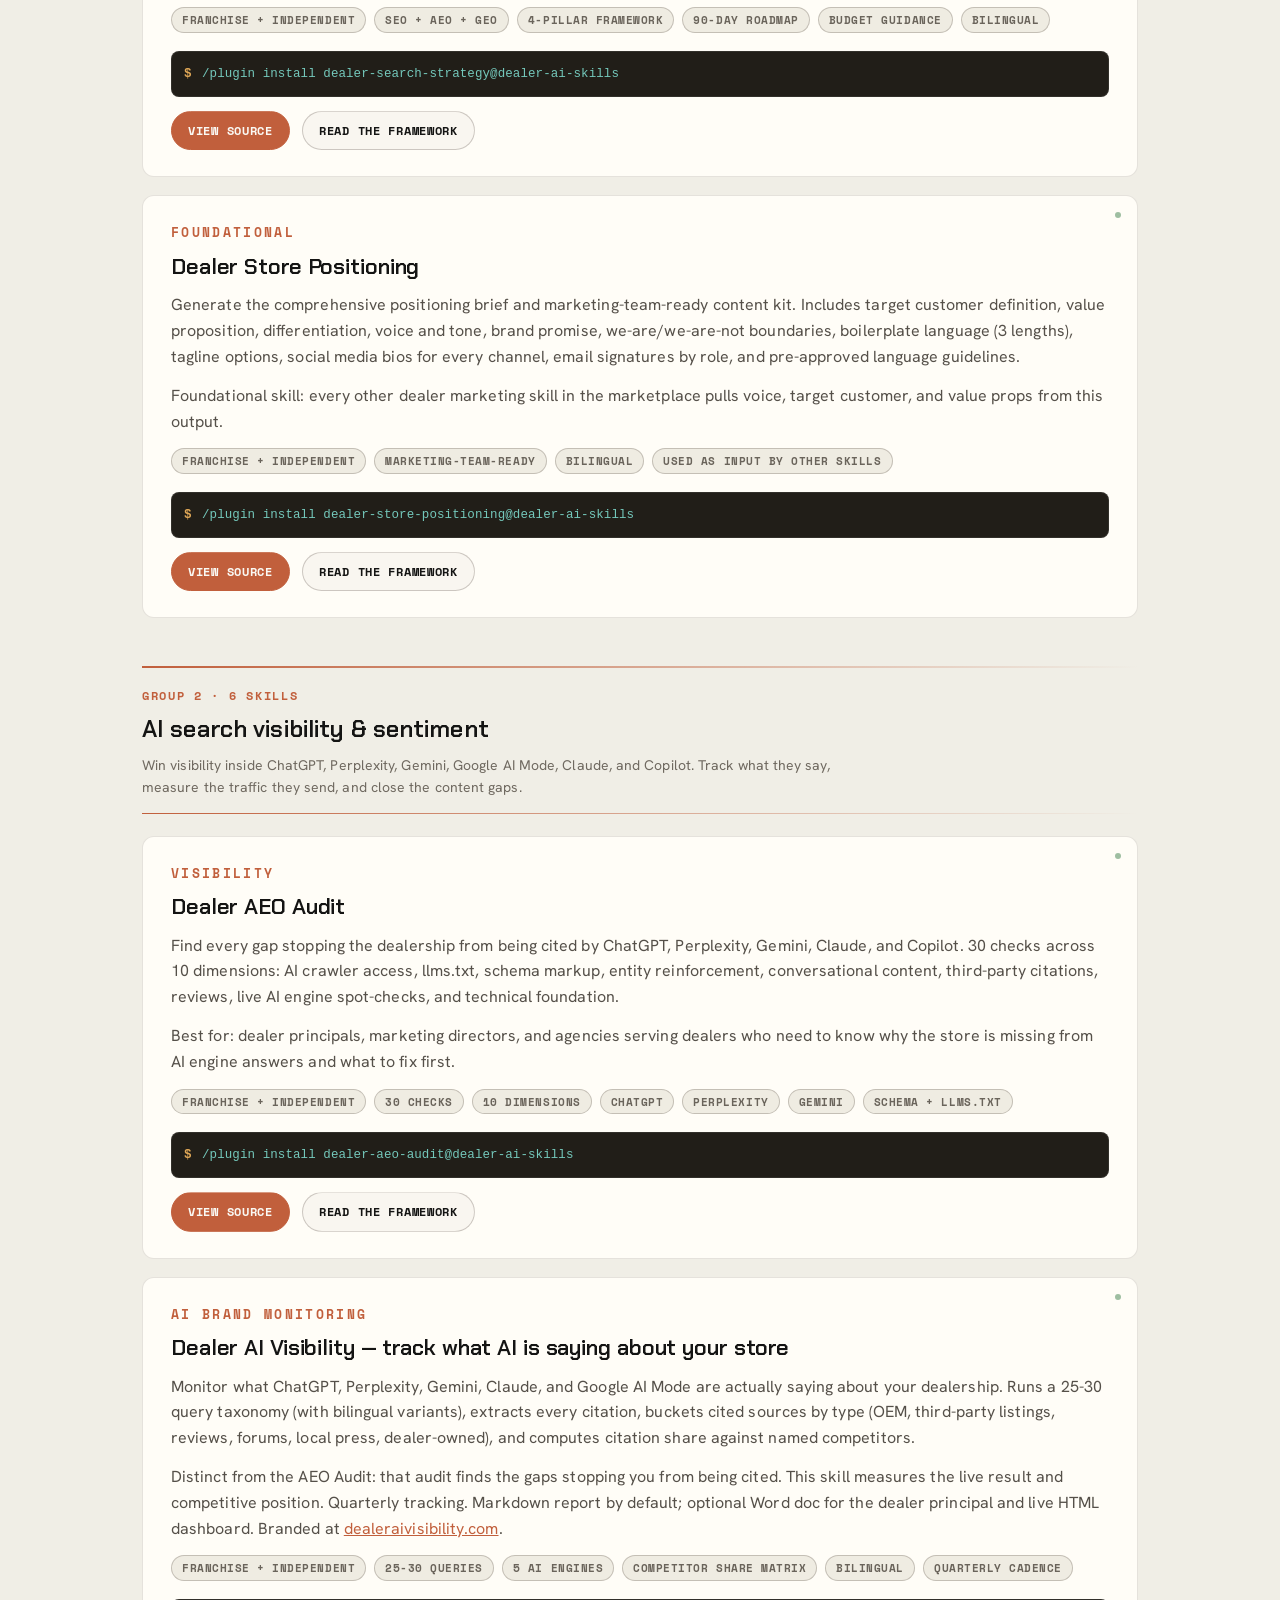
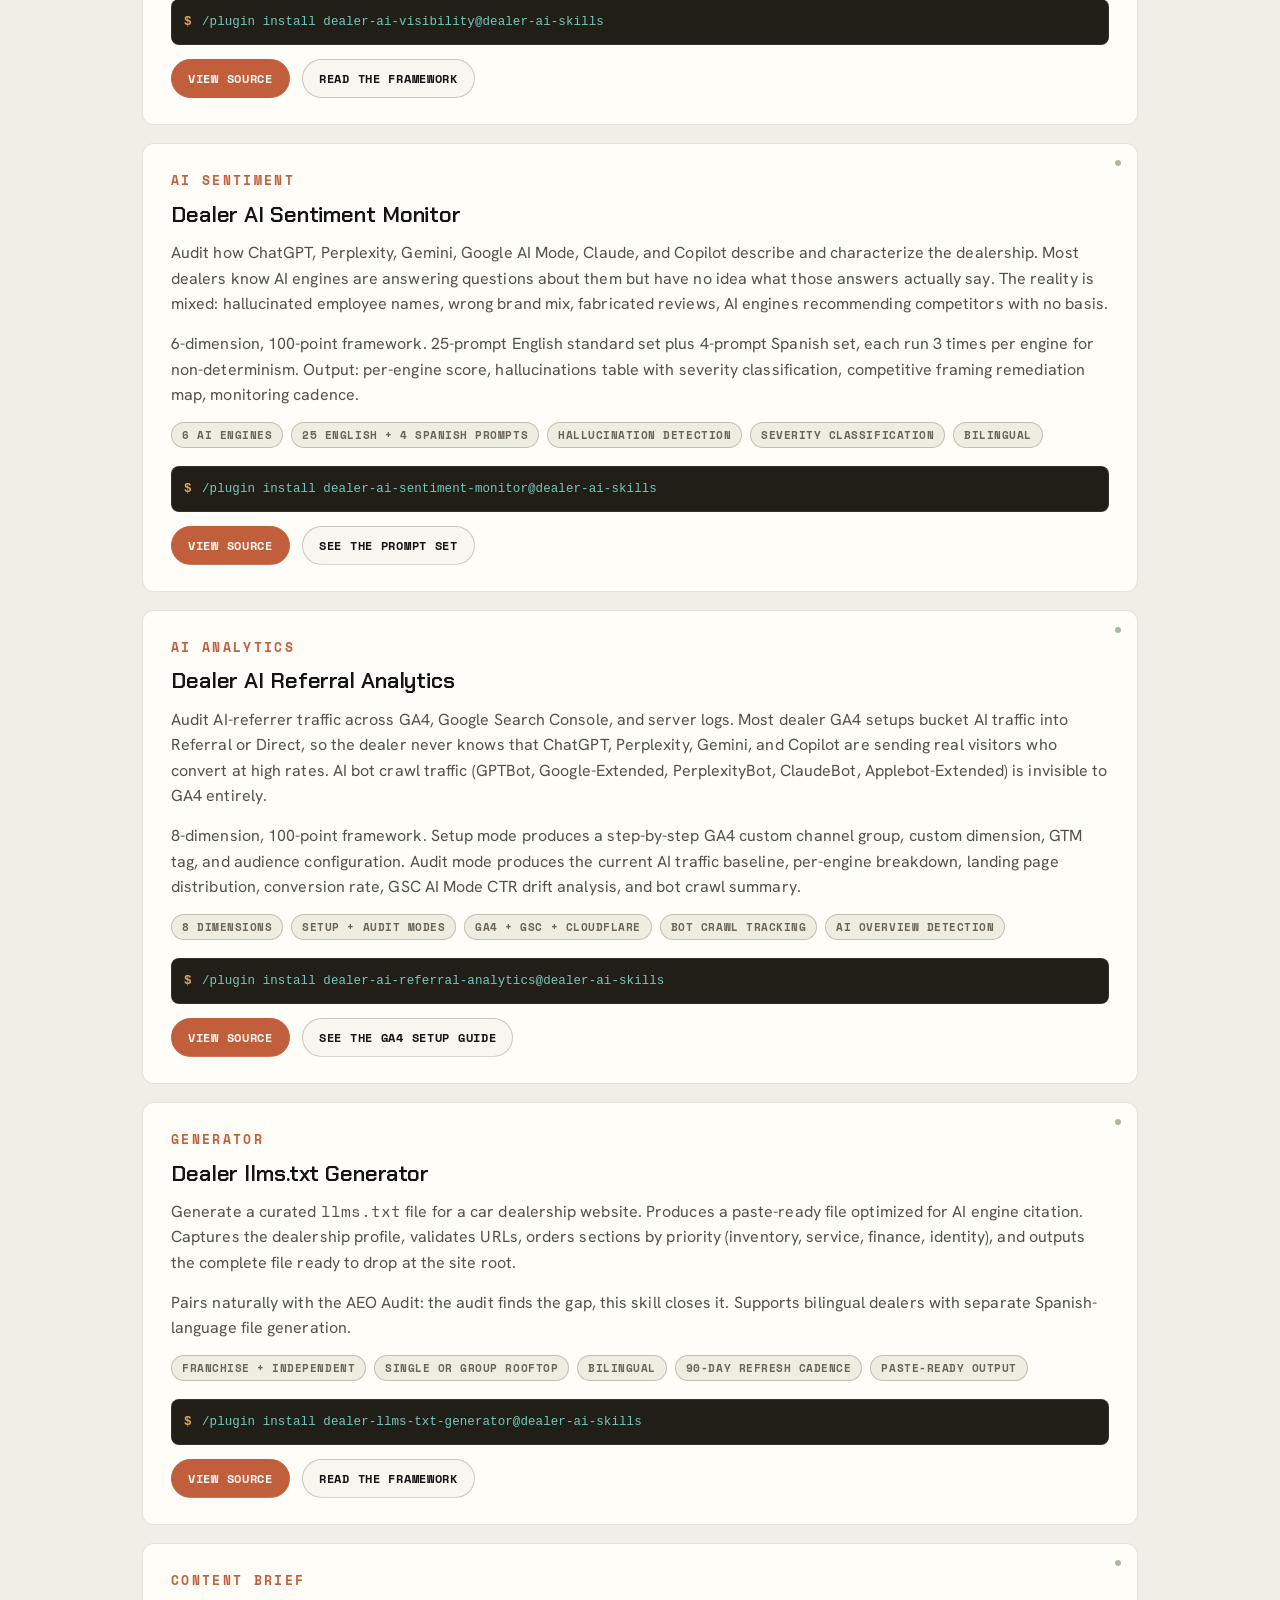
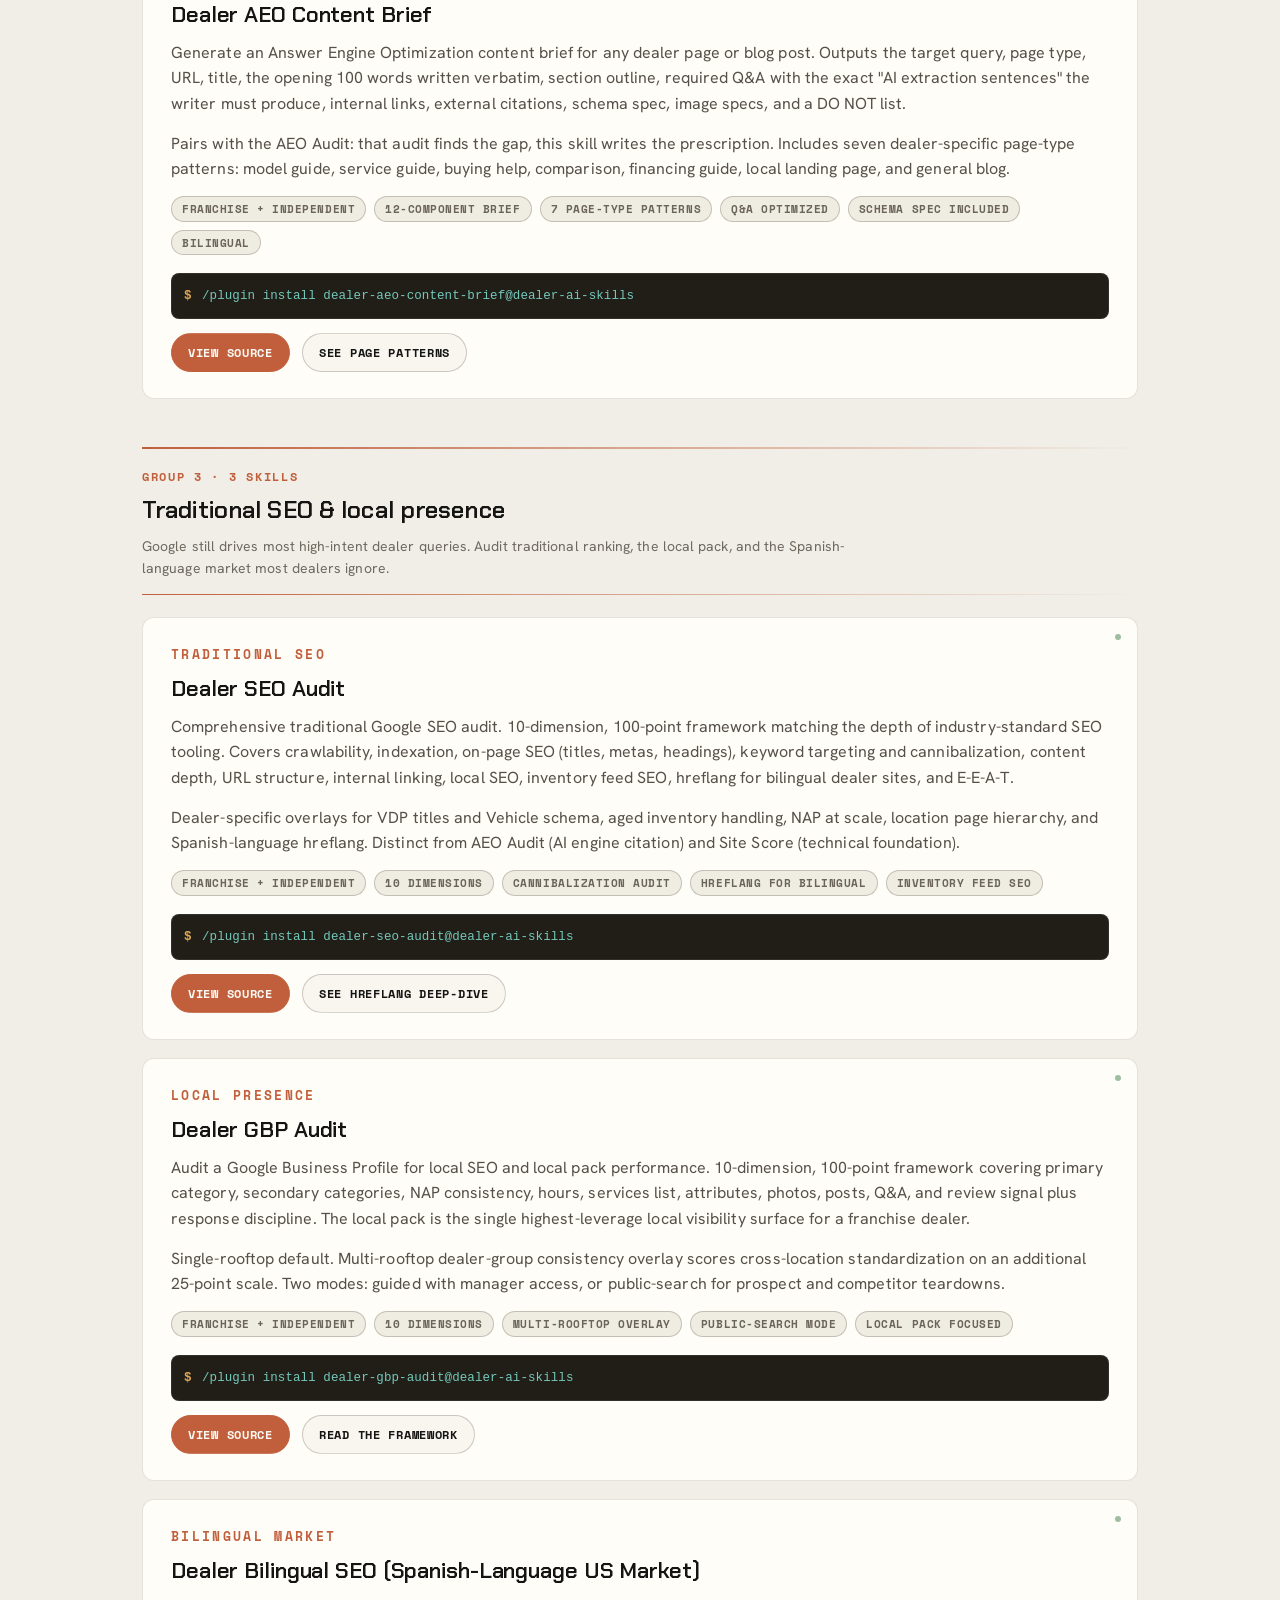
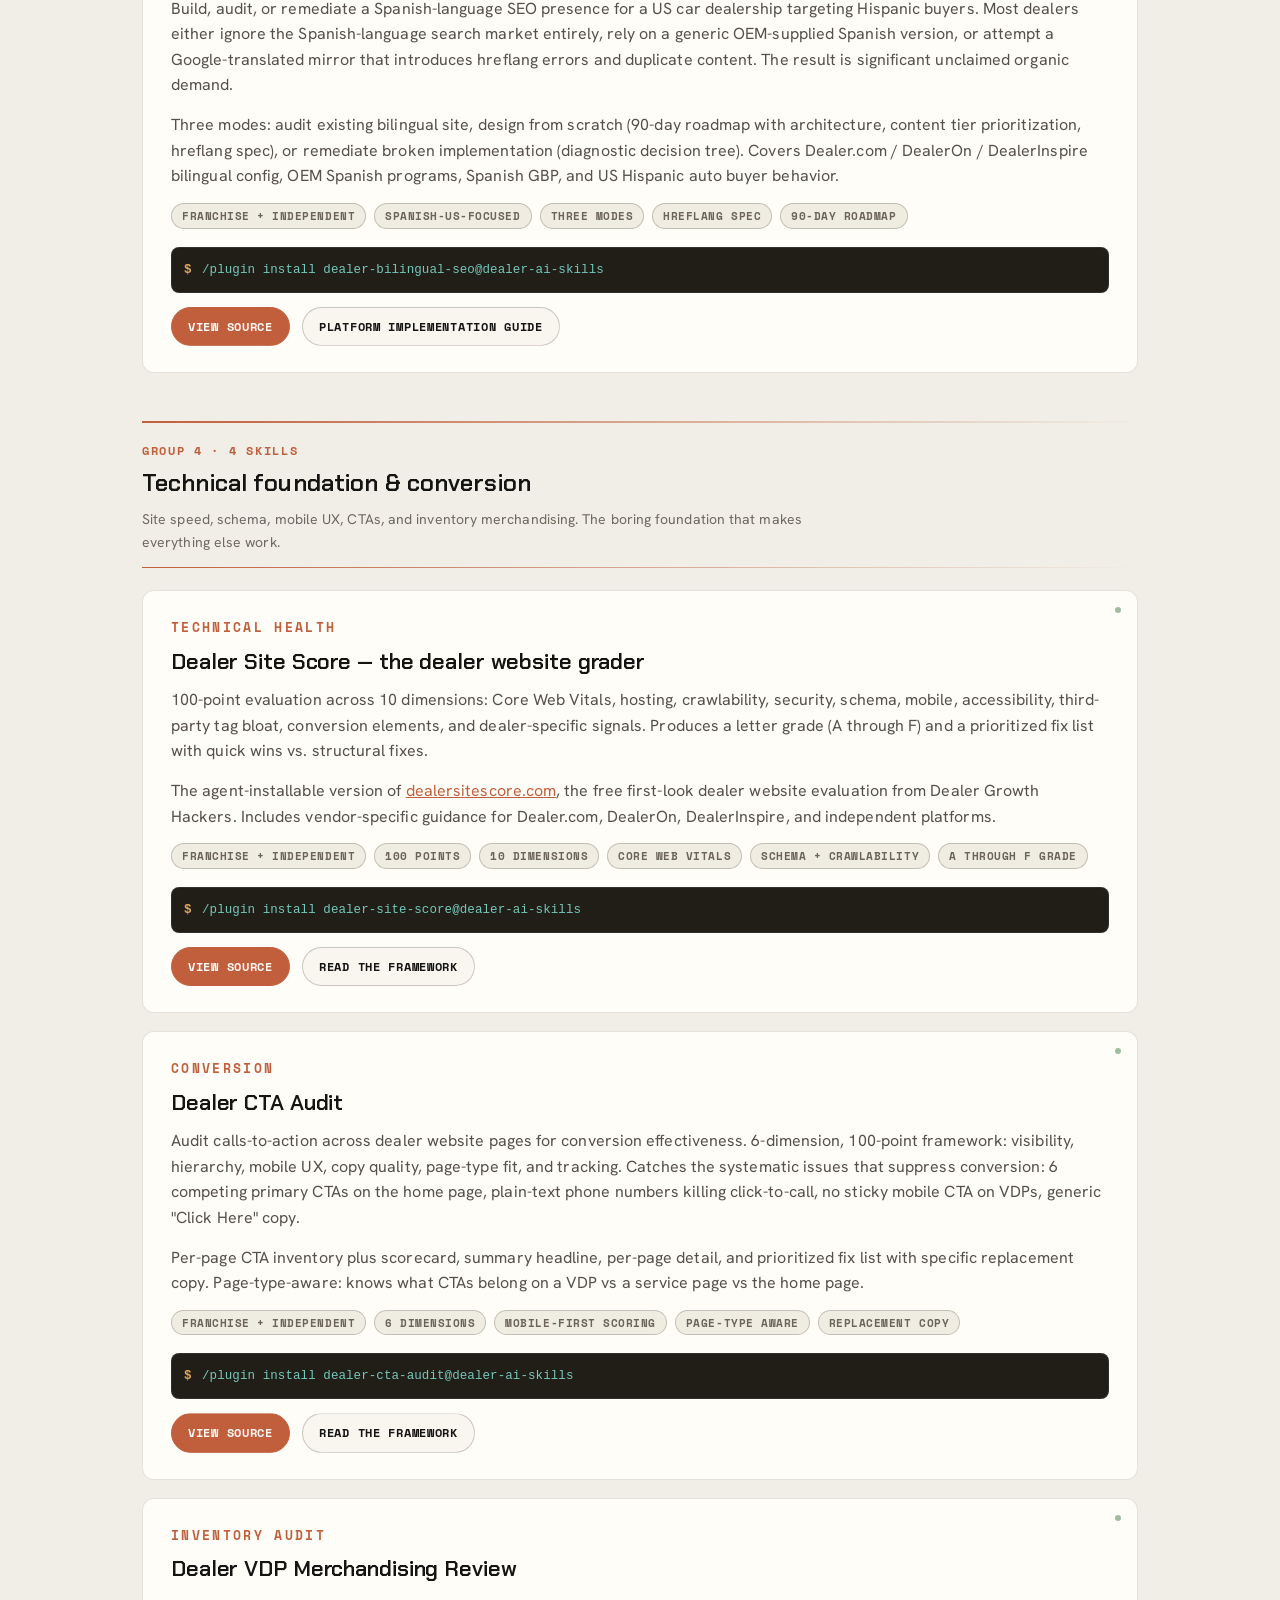
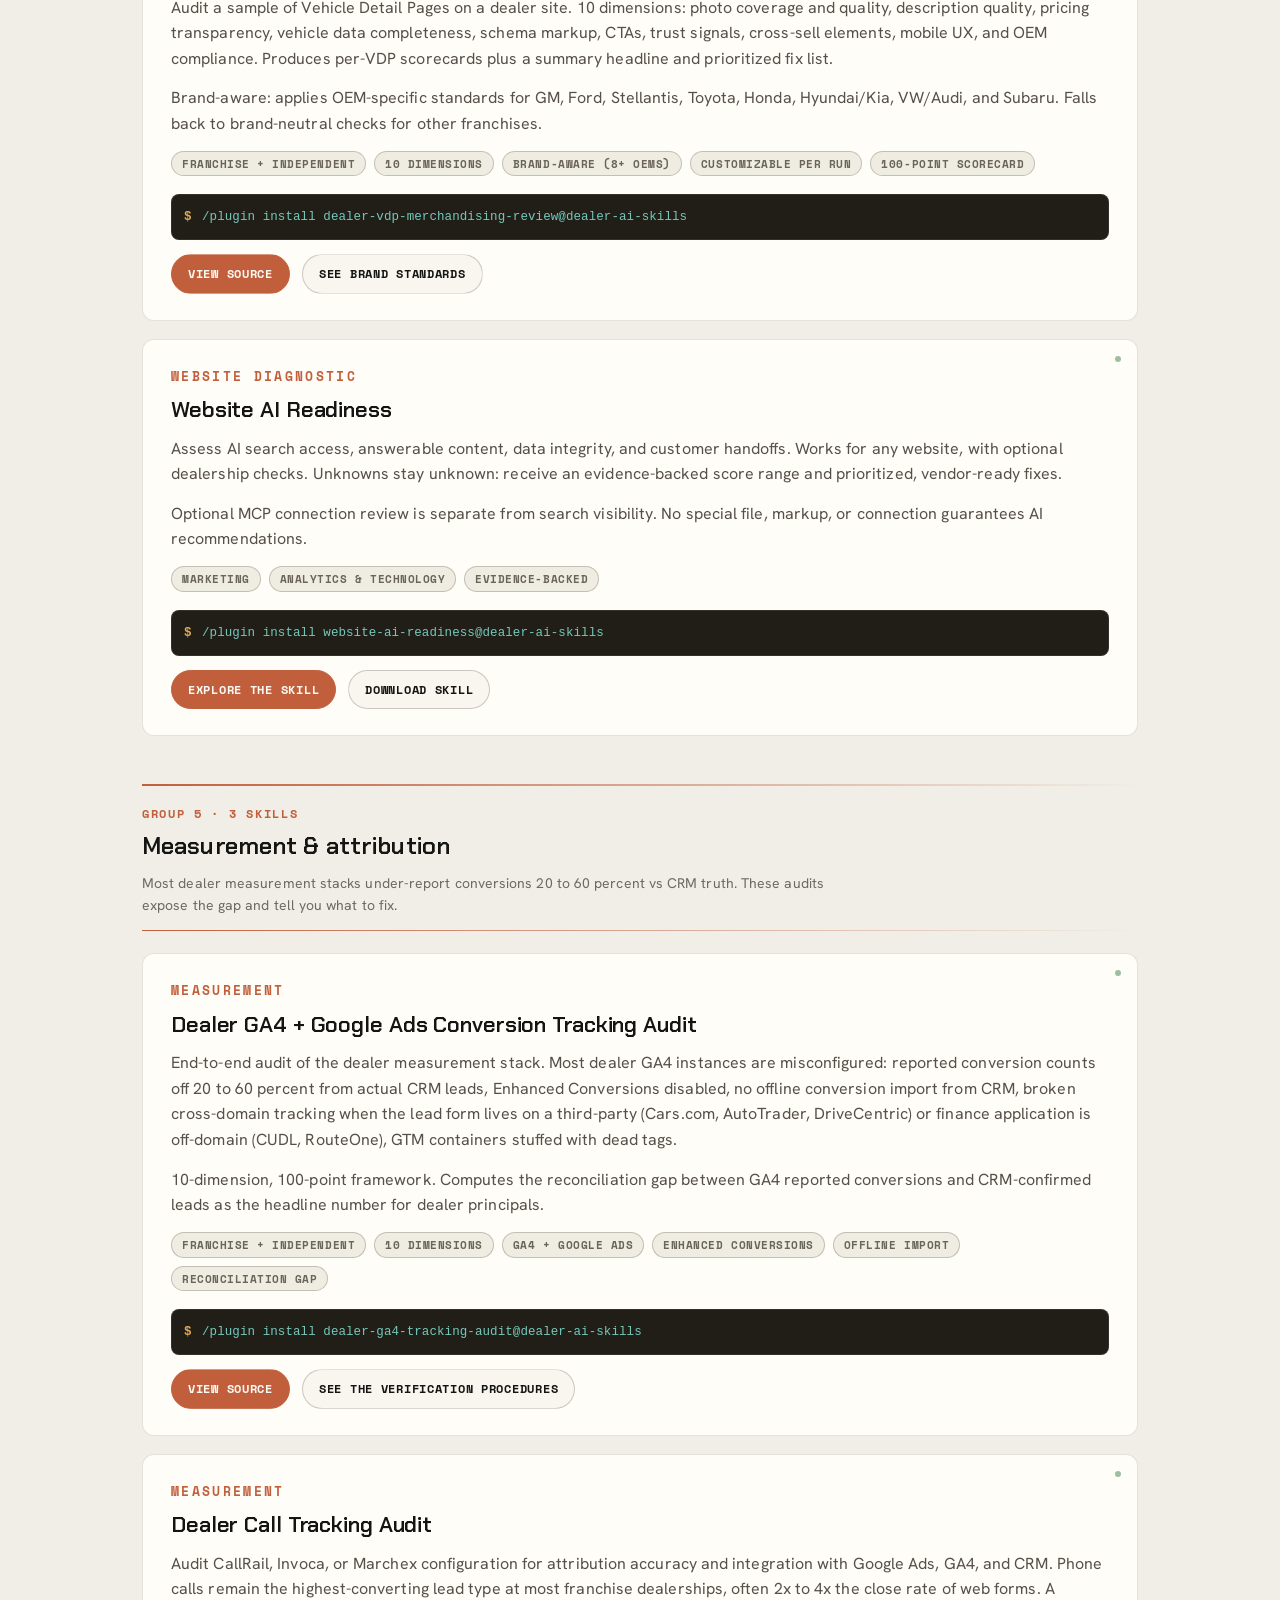
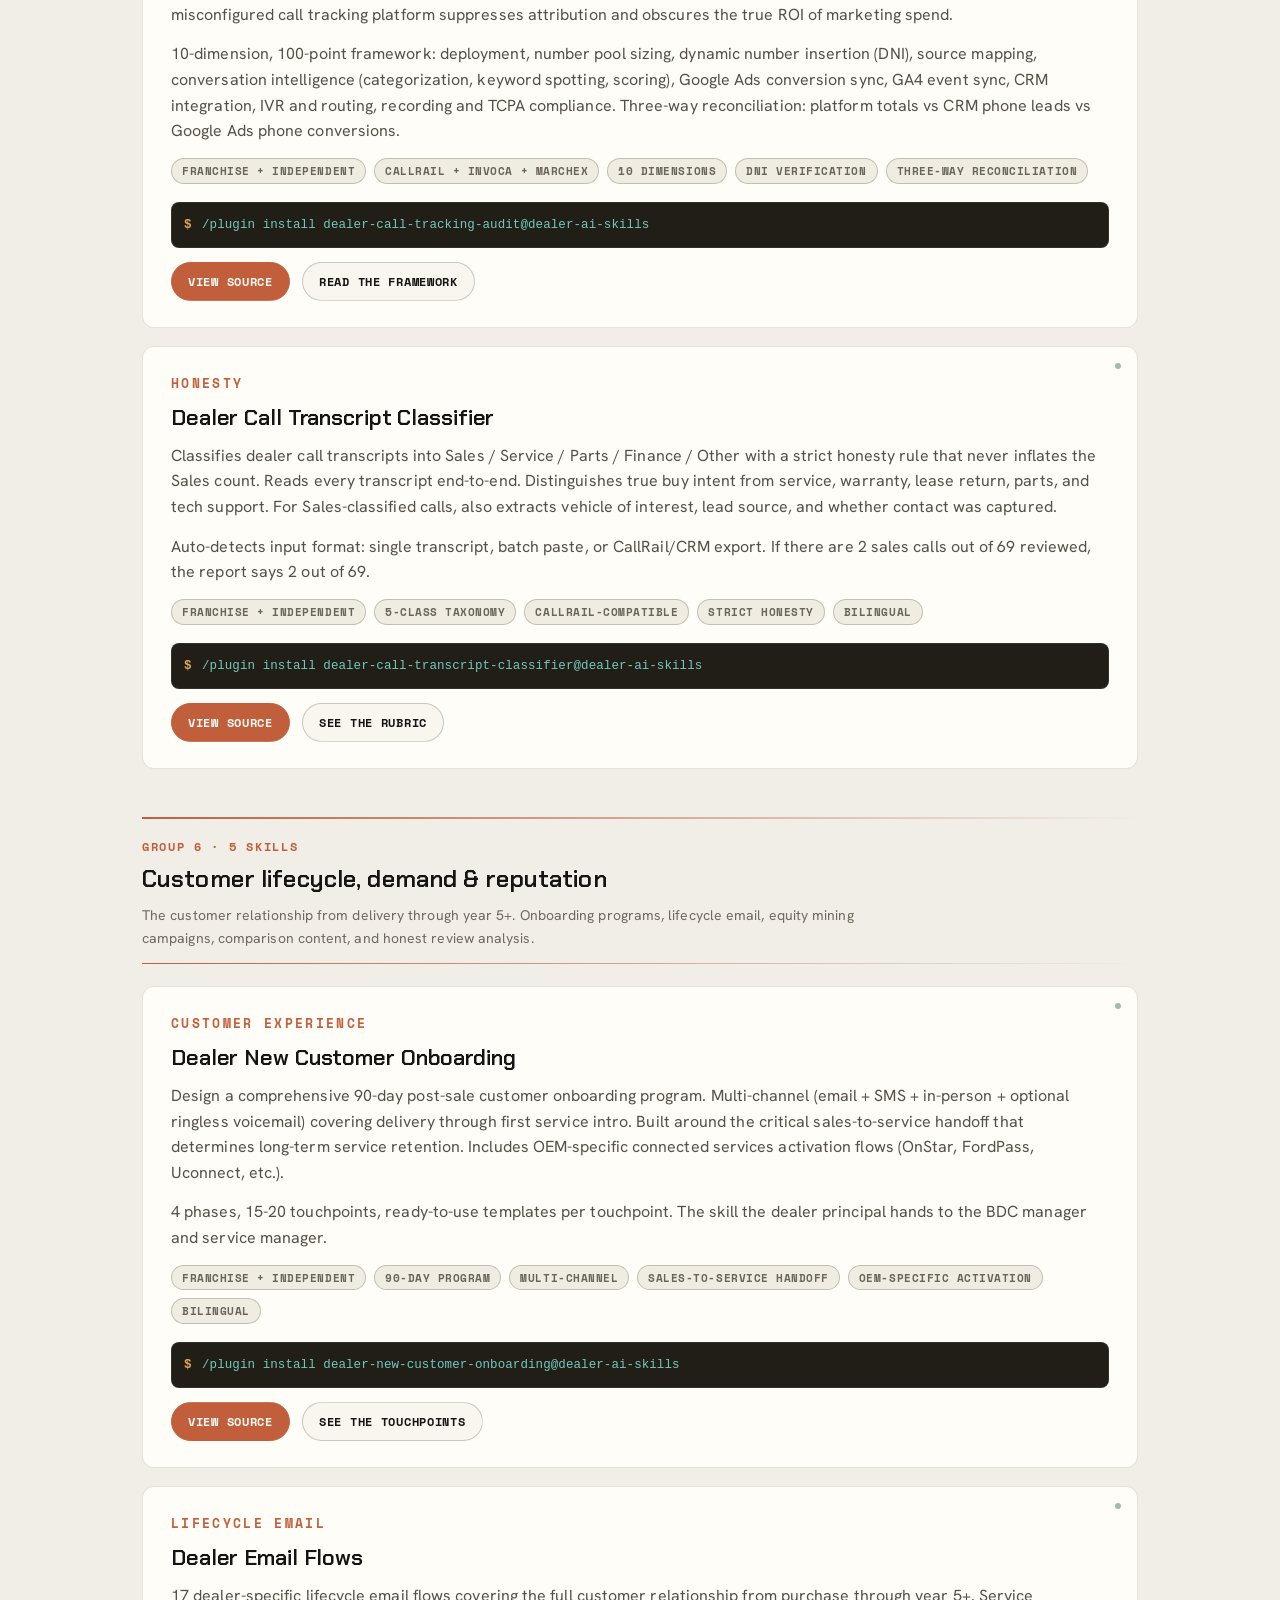
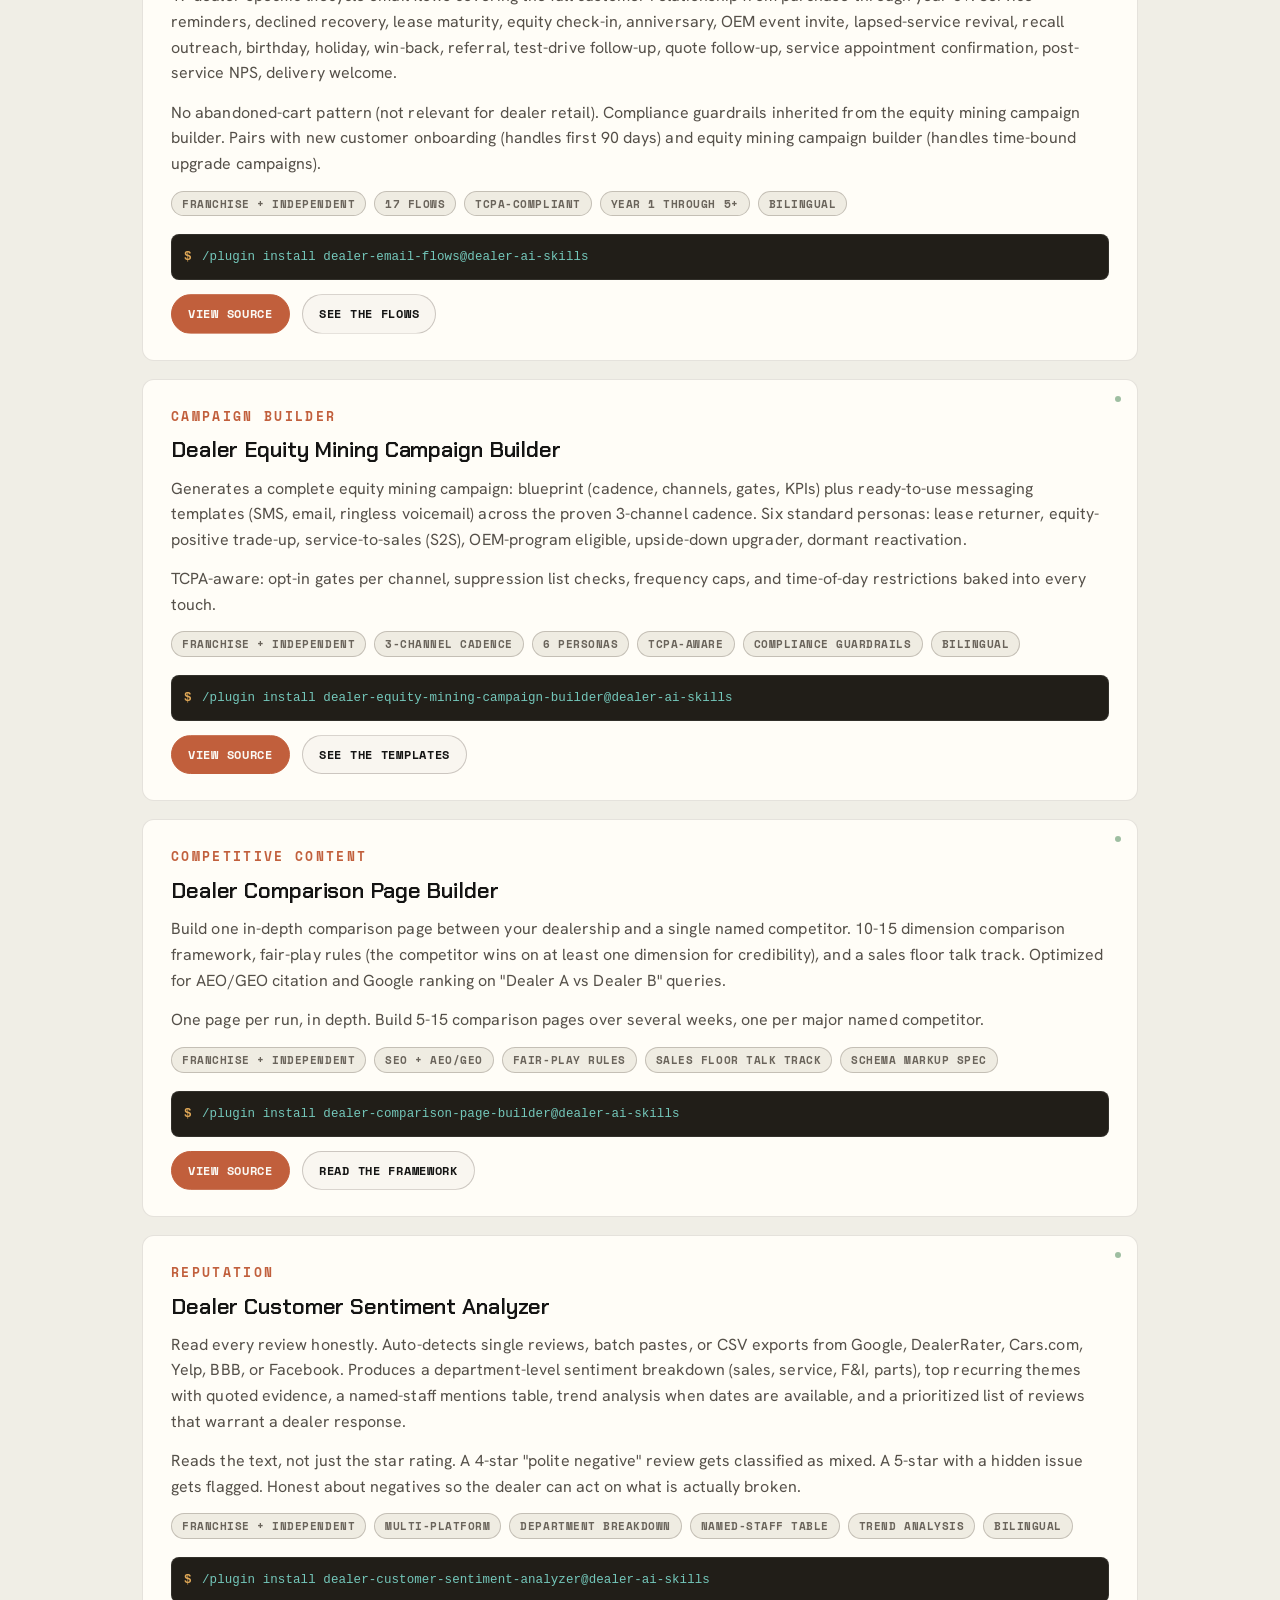
==== commit 922e0f80: "Add Website AI Readiness skill and public catalog page" ====
--- a/landing/index.html
+++ b/landing/index.html
@@ -60,7 +60,7 @@
       "name": "What's the difference between an AI agent and an AI skill?",
       "acceptedAnswer": {
         "@type": "Answer",
-        "text": "An AI agent is the AI tool you talk to. Like Claude, ChatGPT, Cursor, or Gemini. The agent reads, thinks, and takes action. An AI skill is a recipe the agent follows. The recipe tells the agent how to do one specific job, step by step. The agent is the cook. The skill is the recipe. Dealer AI Skills is a free cookbook of 23 recipes for car dealers. You install the recipes in your AI tool. Then when you ask a question, the AI tool follows the right recipe."
+        "text": "An AI agent is the AI tool you talk to. Like Claude, ChatGPT, Cursor, or Gemini. The agent reads, thinks, and takes action. An AI skill is a recipe the agent follows. The recipe tells the agent how to do one specific job, step by step. The agent is the cook. The skill is the recipe. Dealer AI Skills is a free cookbook of 24 recipes for car dealers. You install the recipes in your AI tool. Then when you ask a question, the AI tool follows the right recipe."
       }
     },
     {
@@ -68,7 +68,7 @@
       "name": "What is Dealer AI Skills?",
       "acceptedAnswer": {
         "@type": "Answer",
-        "text": "A free library of 23 AI tools built just for car dealers. Each tool helps you audit, plan, or fix one part of your dealership marketing. Things like checking how AI search engines see your store, scoring your website, auditing your Google Business Profile, fixing your conversion tracking, and running campaigns to bring customers back. The skills are free and open source, built by people who run dealer marketing every day."
+        "text": "A free library of 24 AI tools built just for car dealers. Each tool helps you audit, plan, or fix one part of your dealership marketing. Things like checking how AI search engines see your store, scoring your website, auditing your Google Business Profile, fixing your conversion tracking, and running campaigns to bring customers back. The skills are free and open source, built by people who run dealer marketing every day."
       }
     },
     {
@@ -76,7 +76,7 @@
       "name": "Are these really free?",
       "acceptedAnswer": {
         "@type": "Answer",
-        "text": "Yes. All 23 skills are free. No sign-up, no login, no subscription. You can use them, copy them, change them, or share them. You can even put your own brand on them and use them with your clients."
+        "text": "Yes. All 24 skills are free. No sign-up, no login, no subscription. You can use them, copy them, change them, or share them. You can even put your own brand on them and use them with your clients."
       }
     },
     {
@@ -124,7 +124,7 @@
       "name": "How is this different from paid dealer AI products?",
       "acceptedAnswer": {
         "@type": "Answer",
-        "text": "Some big dealer software companies are starting to sell paid AI tools. Most cost money every month. Most only work on their own platform. Dealer AI Skills is free. Works on any platform. Has 23 skills instead of just a few. The code is open, so any dealer or agency can use it or improve it."
+        "text": "Some big dealer software companies are starting to sell paid AI tools. Most cost money every month. Most only work on their own platform. Dealer AI Skills is free. Works on any platform. Has 24 skills instead of just a few. The code is open, so any dealer or agency can use it or improve it."
       }
     },
     {
@@ -1303,9 +1303,9 @@
     v1.12.0 &mdash; AI Sentiment Monitor + AI Referral Analytics shipped
     <span class="arrow">&rarr;</span>
   </a>
-  <div class="eyebrow">23 skills. Free forever.</div>
+  <div class="eyebrow">24 skills. Free forever.</div>
   <h1>The first open-source AI skills marketplace for car dealers.</h1>
-  <p class="lede">23 MIT-licensed skills that turn Claude, Cursor, Codex, and Gemini into a working dealer-operations partner. Free, vendor-neutral, and no lock-in.</p>
+  <p class="lede">24 MIT-licensed skills that turn Claude, Cursor, Codex, and Gemini into a working dealer-operations partner. Free, vendor-neutral, and no lock-in.</p>
   <p class="byline">Published by <a href="https://dealergrowthhackers.com"><strong>Dealer Growth Hackers</strong></a> for dealership teams adopting practical, governed AI workflows.</p>
 
   <div class="search-wrap hero-search">
@@ -1331,7 +1331,7 @@
   </div>
 
   <div class="hud-cluster">
-    <div class="hud-stat"><span class="hud-num">23</span><span class="hud-label">Skills</span></div>
+    <div class="hud-stat"><span class="hud-num">24</span><span class="hud-label">Skills</span></div>
     <div class="hud-stat"><span class="hud-num">06</span><span class="hud-label">Systems</span></div>
     <div class="hud-stat"><span class="hud-num">MIT</span><span class="hud-label">License</span></div>
     <div class="hud-stat"><span class="hud-num">$0</span><span class="hud-label">Forever</span></div>
@@ -1696,7 +1696,7 @@
   </div>
 
   <div style="margin-top: 48px; margin-bottom: 22px; padding: 18px 0 14px; border-top: 2px solid var(--ink); border-bottom: 1px solid var(--line);">
-    <h3 style="color: var(--accent); margin: 0; font-size: 12px; letter-spacing: 0.14em; text-transform: uppercase; font-weight: 700;">Group 4 &middot; 3 skills</h3>
+    <h3 style="color: var(--accent); margin: 0; font-size: 12px; letter-spacing: 0.14em; text-transform: uppercase; font-weight: 700;">Group 4 &middot; 4 skills</h3>
     <h2 style="margin: 4px 0 0; font-size: 24px;">Technical foundation &amp; conversion</h2>
     <p style="color: var(--muted); margin: 6px 0 0; font-size: 14px; max-width: 720px;">Site speed, schema, mobile UX, CTAs, and inventory merchandising. The boring foundation that makes everything else work.</p>
   </div>
@@ -1759,6 +1759,18 @@
     </div>
   </div>
 
+  <div class="skill-card">
+    <h3 style="color: var(--accent); margin-bottom: 4px;">Website diagnostic</h3>
+    <h4>Website AI Readiness</h4>
+    <p>Assess AI search access, answerable content, data integrity, and customer handoffs. Works for any website, with optional dealership checks. Unknowns stay unknown: receive an evidence-backed score range and prioritized, vendor-ready fixes.</p>
+    <p>Optional MCP connection review is separate from search visibility. No special file, markup, or connection guarantees AI recommendations.</p>
+    <div class="meta"><span class="tag">Marketing</span><span class="tag">Analytics &amp; Technology</span><span class="tag">Evidence-backed</span></div>
+    <div class="install-line">/plugin install website-ai-readiness@dealer-ai-skills</div>
+    <div class="actions"><a class="btn primary" href="/skills/website-ai-readiness/">Explore the skill</a><a class="btn" href="/downloads/website-ai-readiness.zip">Download skill</a></div>
+  </div>
+
+
+
   <div style="margin-top: 48px; margin-bottom: 22px; padding: 18px 0 14px; border-top: 2px solid var(--ink); border-bottom: 1px solid var(--line);">
     <h3 style="color: var(--accent); margin: 0; font-size: 12px; letter-spacing: 0.14em; text-transform: uppercase; font-weight: 700;">Group 5 &middot; 3 skills</h3>
     <h2 style="margin: 4px 0 0; font-size: 24px;">Measurement &amp; attribution</h2>
@@ -2019,14 +2031,14 @@
         <p>An AI agent is the AI tool you talk to. Like Claude, ChatGPT, Cursor, or Gemini. The agent reads, thinks, and takes action.</p>
         <p>An AI skill is a recipe the agent follows. The recipe tells the agent how to do one specific job, step by step.</p>
         <p>Think of it this way. The agent is the cook. The skill is the recipe.</p>
-        <p>Dealer AI Skills is a free cookbook of 23 recipes for car dealers. You install the recipes in your AI tool. Then when you ask a question, the AI tool follows the right recipe.</p>
+        <p>Dealer AI Skills is a free cookbook of 24 recipes for car dealers. You install the recipes in your AI tool. Then when you ask a question, the AI tool follows the right recipe.</p>
       </div>
     </details>
 
     <details style="border: 1px solid var(--line); border-radius: 12px; padding: 18px 22px; margin-bottom: 12px; background: var(--card);">
       <summary style="cursor: pointer; font-weight: 700; font-size: 17px; color: var(--ink); list-style: none;">What is Dealer AI Skills?</summary>
       <div style="margin-top: 14px; color: var(--ink); font-size: 15px; line-height: 1.65;">
-        <p>A free library of 23 AI tools built just for car dealers. Each tool helps you audit, plan, or fix one part of your dealership marketing.</p>
+        <p>A free library of 24 AI tools built just for car dealers. Each tool helps you audit, plan, or fix one part of your dealership marketing.</p>
         <p>Things like checking how AI search engines see your store. Scoring your website. Auditing your Google Business Profile. Fixing your conversion tracking. Running campaigns to bring customers back.</p>
         <p>The skills are free. Open source. Built by people who run dealer marketing every day.</p>
       </div>
@@ -2035,7 +2047,7 @@
     <details style="border: 1px solid var(--line); border-radius: 12px; padding: 18px 22px; margin-bottom: 12px; background: var(--card);">
       <summary style="cursor: pointer; font-weight: 700; font-size: 17px; color: var(--ink); list-style: none;">Are these really free?</summary>
       <div style="margin-top: 14px; color: var(--ink); font-size: 15px; line-height: 1.65;">
-        <p>Yes. All 23 skills are free. No sign-up. No login. No subscription.</p>
+        <p>Yes. All 24 skills are free. No sign-up. No login. No subscription.</p>
         <p>You can use them, copy them, change them, or share them. You can even put your own brand on them and use them with your clients.</p>
       </div>
     </details>
@@ -2090,7 +2102,7 @@
       <summary style="cursor: pointer; font-weight: 700; font-size: 17px; color: var(--ink); list-style: none;">How is this different from paid dealer AI products?</summary>
       <div style="margin-top: 14px; color: var(--ink); font-size: 15px; line-height: 1.65;">
         <p>Some big dealer software companies are starting to sell paid AI tools. Most cost money every month. Most only work on their own platform.</p>
-        <p>Dealer AI Skills is free. Works on any platform. Has 23 skills instead of just a few. The code is open, so any dealer or agency can use it or improve it.</p>
+        <p>Dealer AI Skills is free. Works on any platform. Has 24 skills instead of just a few. The code is open, so any dealer or agency can use it or improve it.</p>
       </div>
     </details>
 
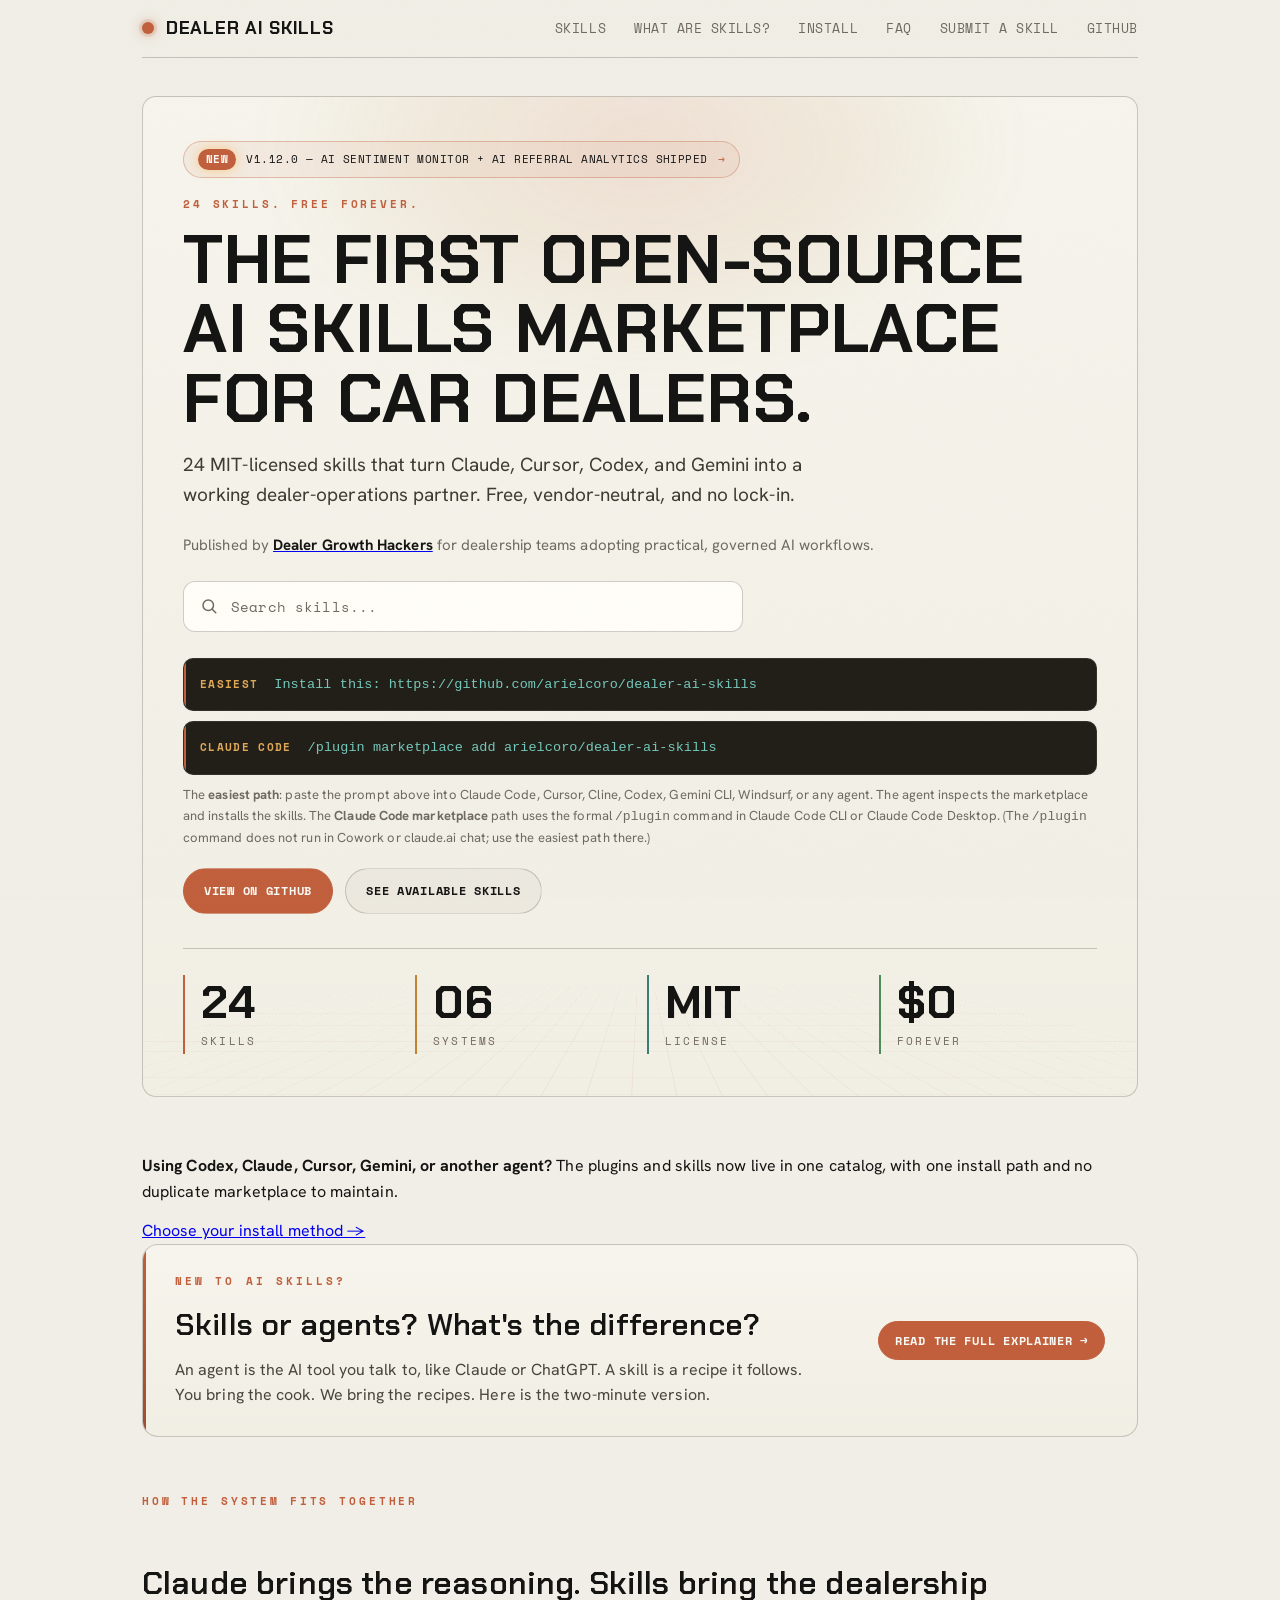
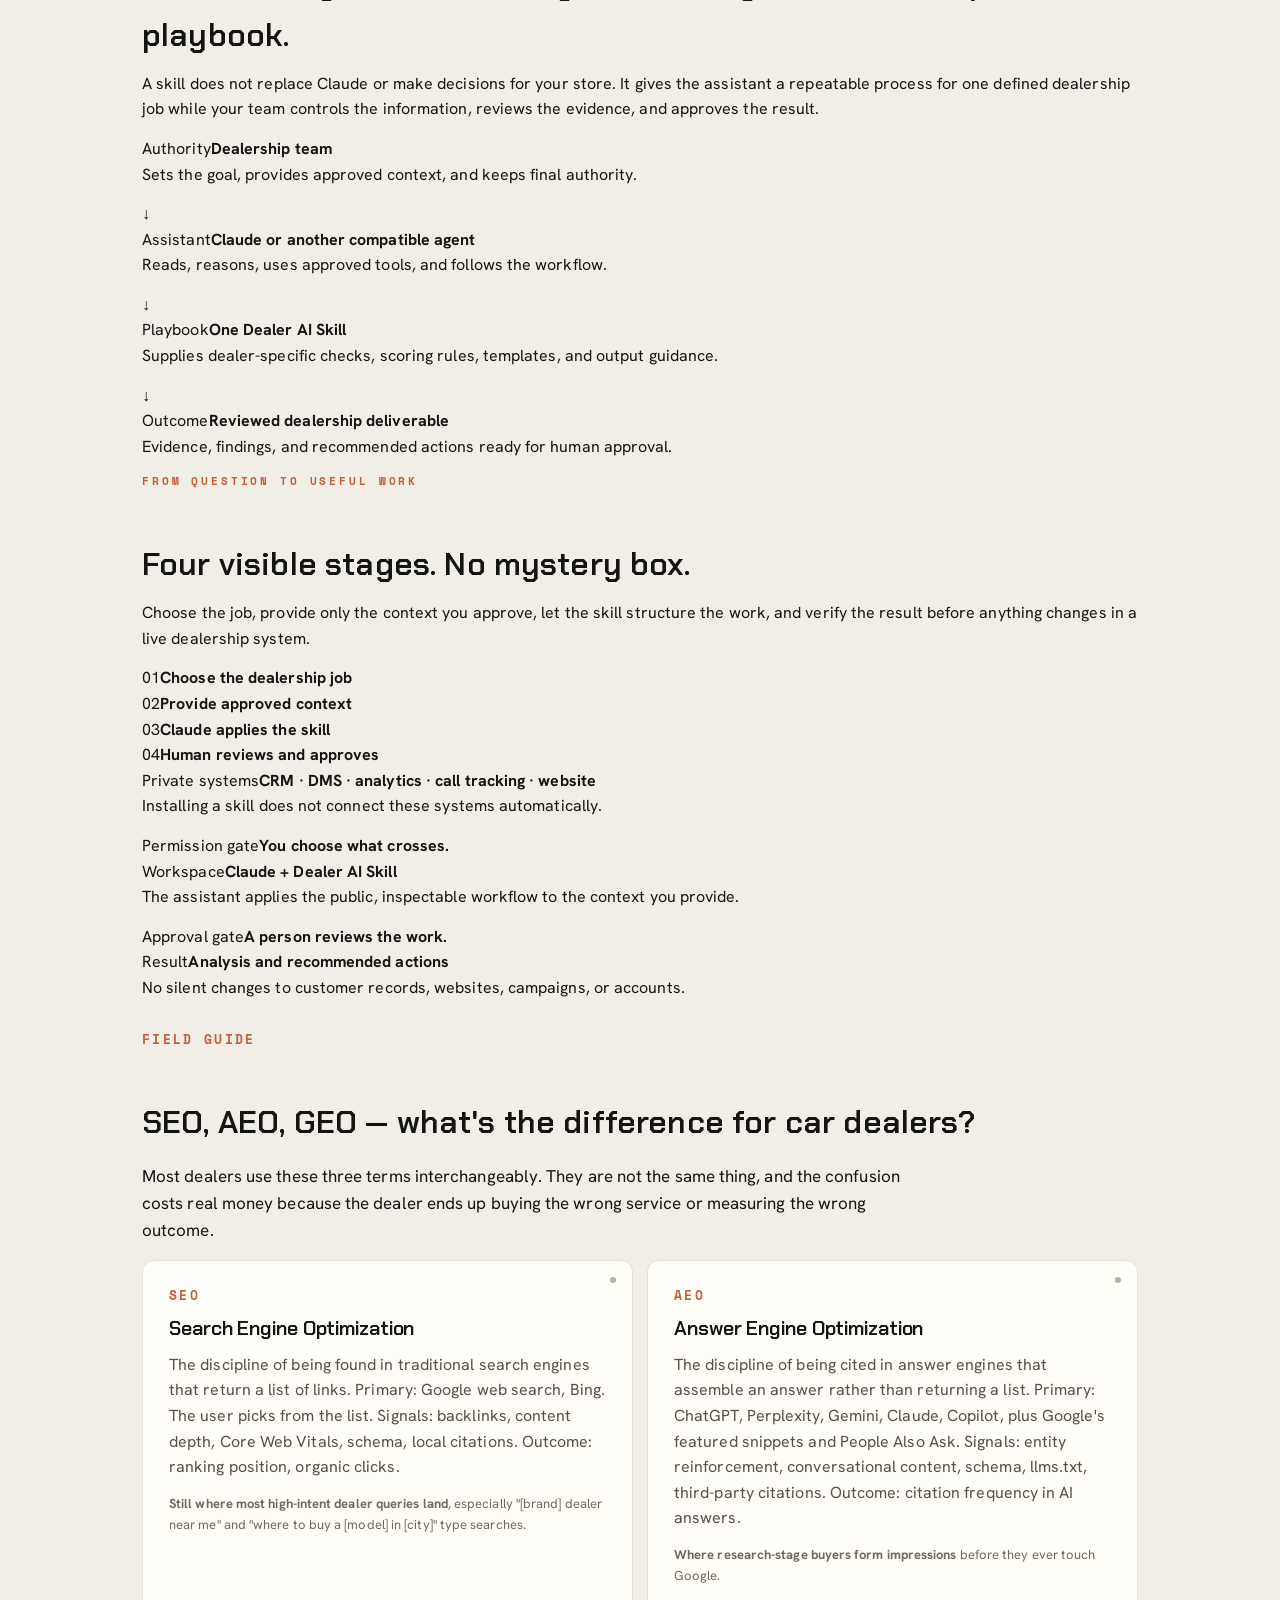
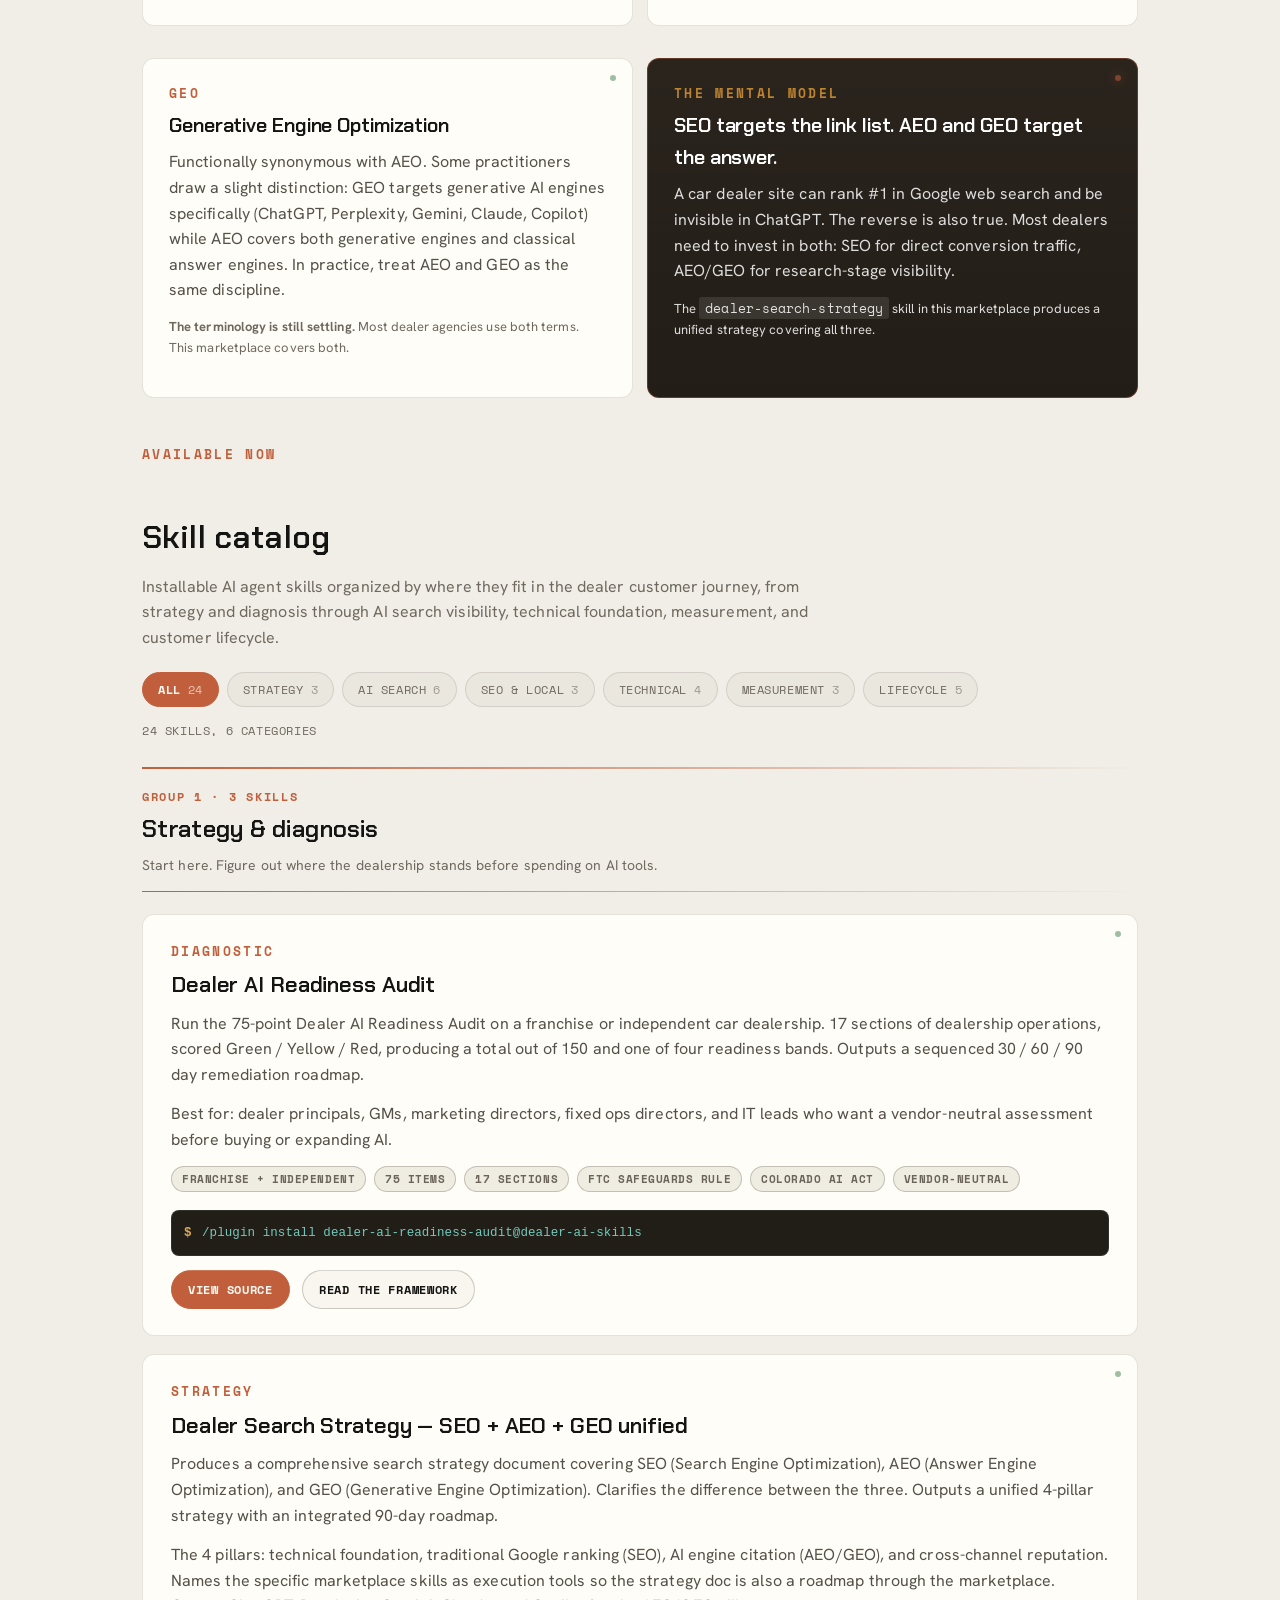
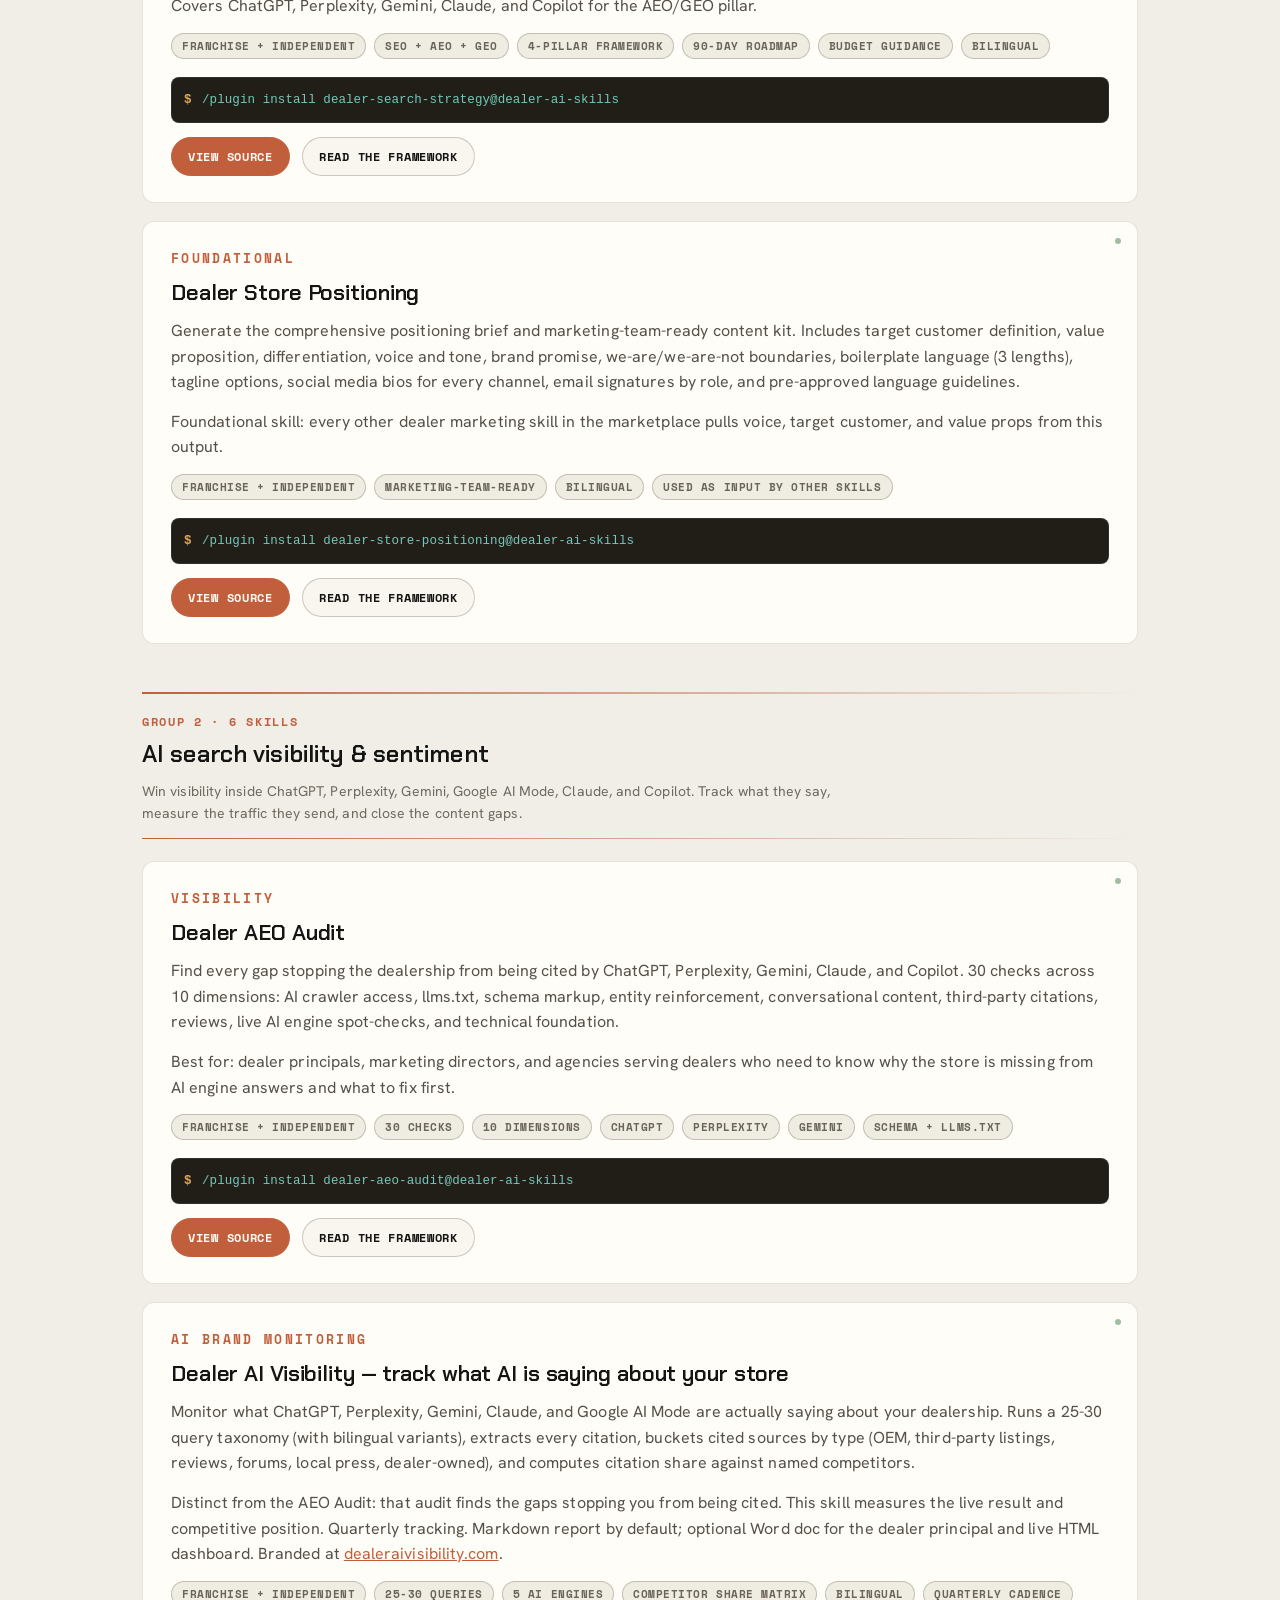
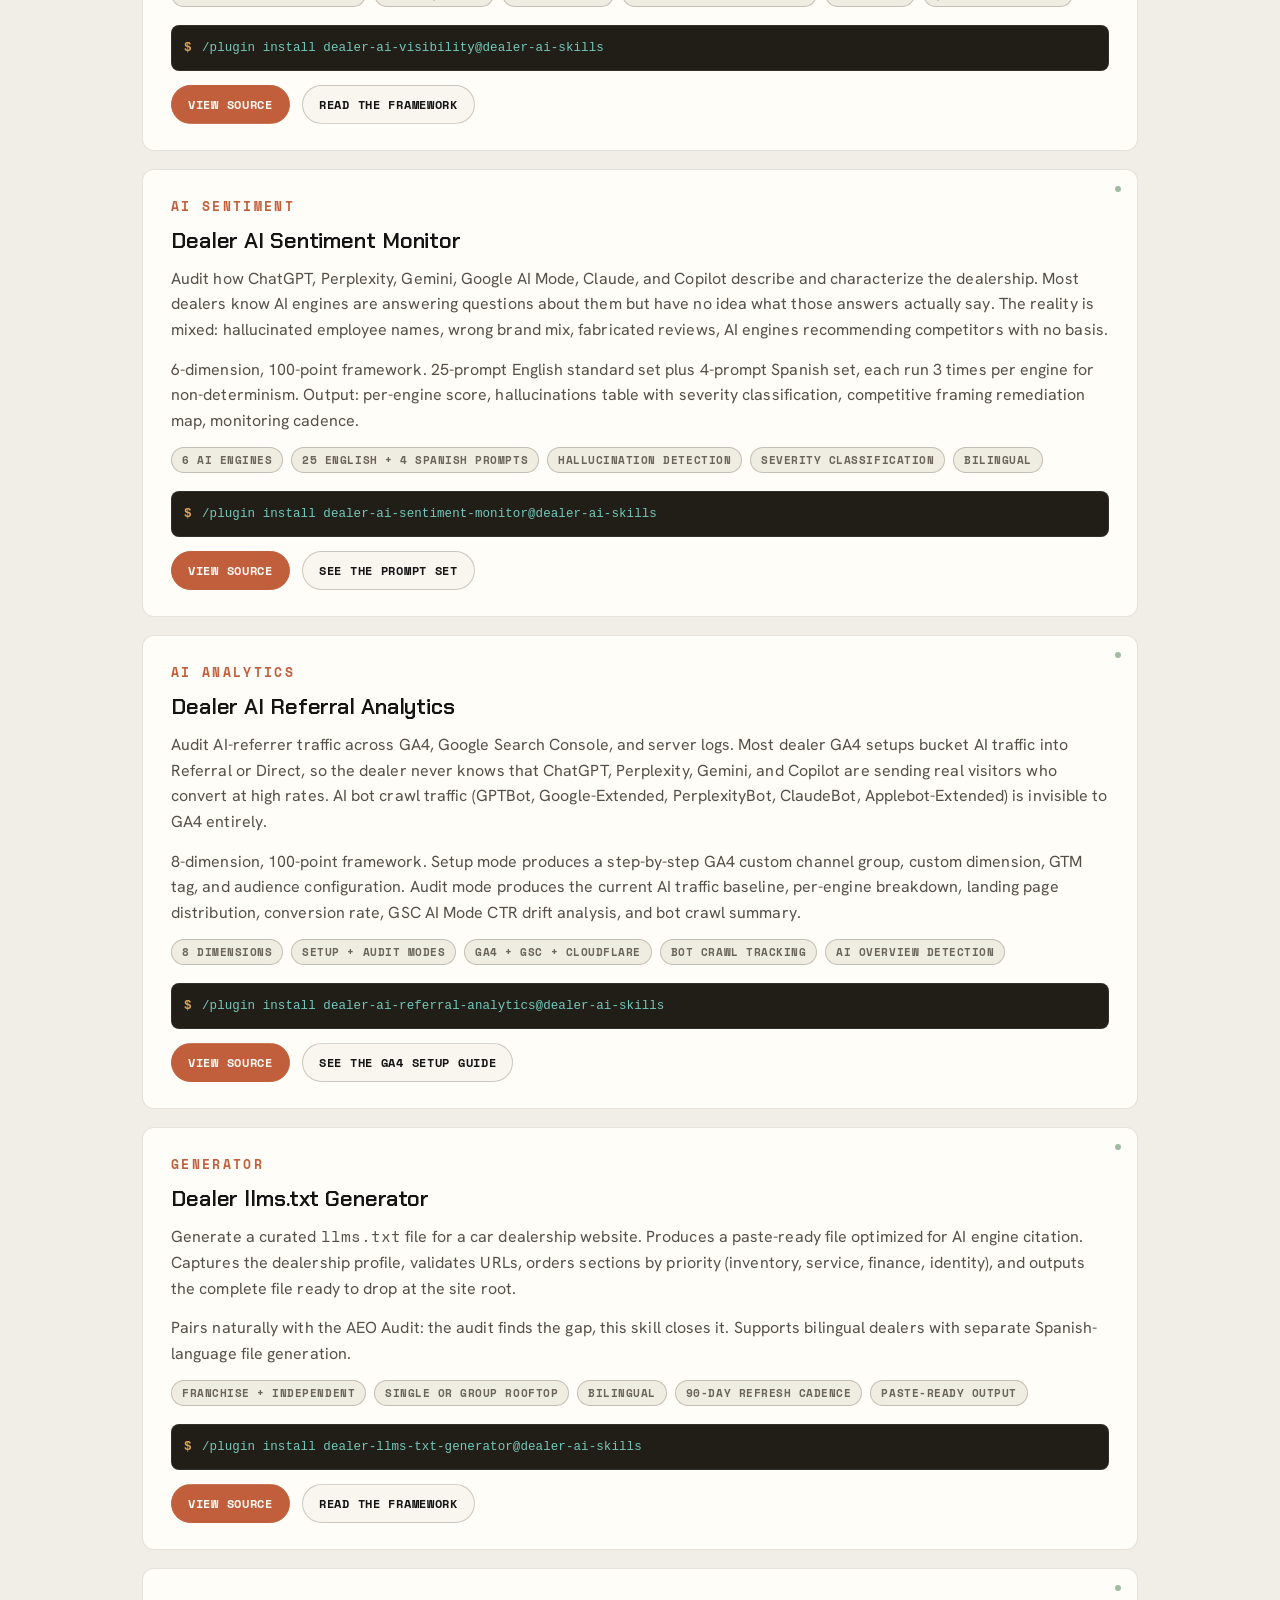
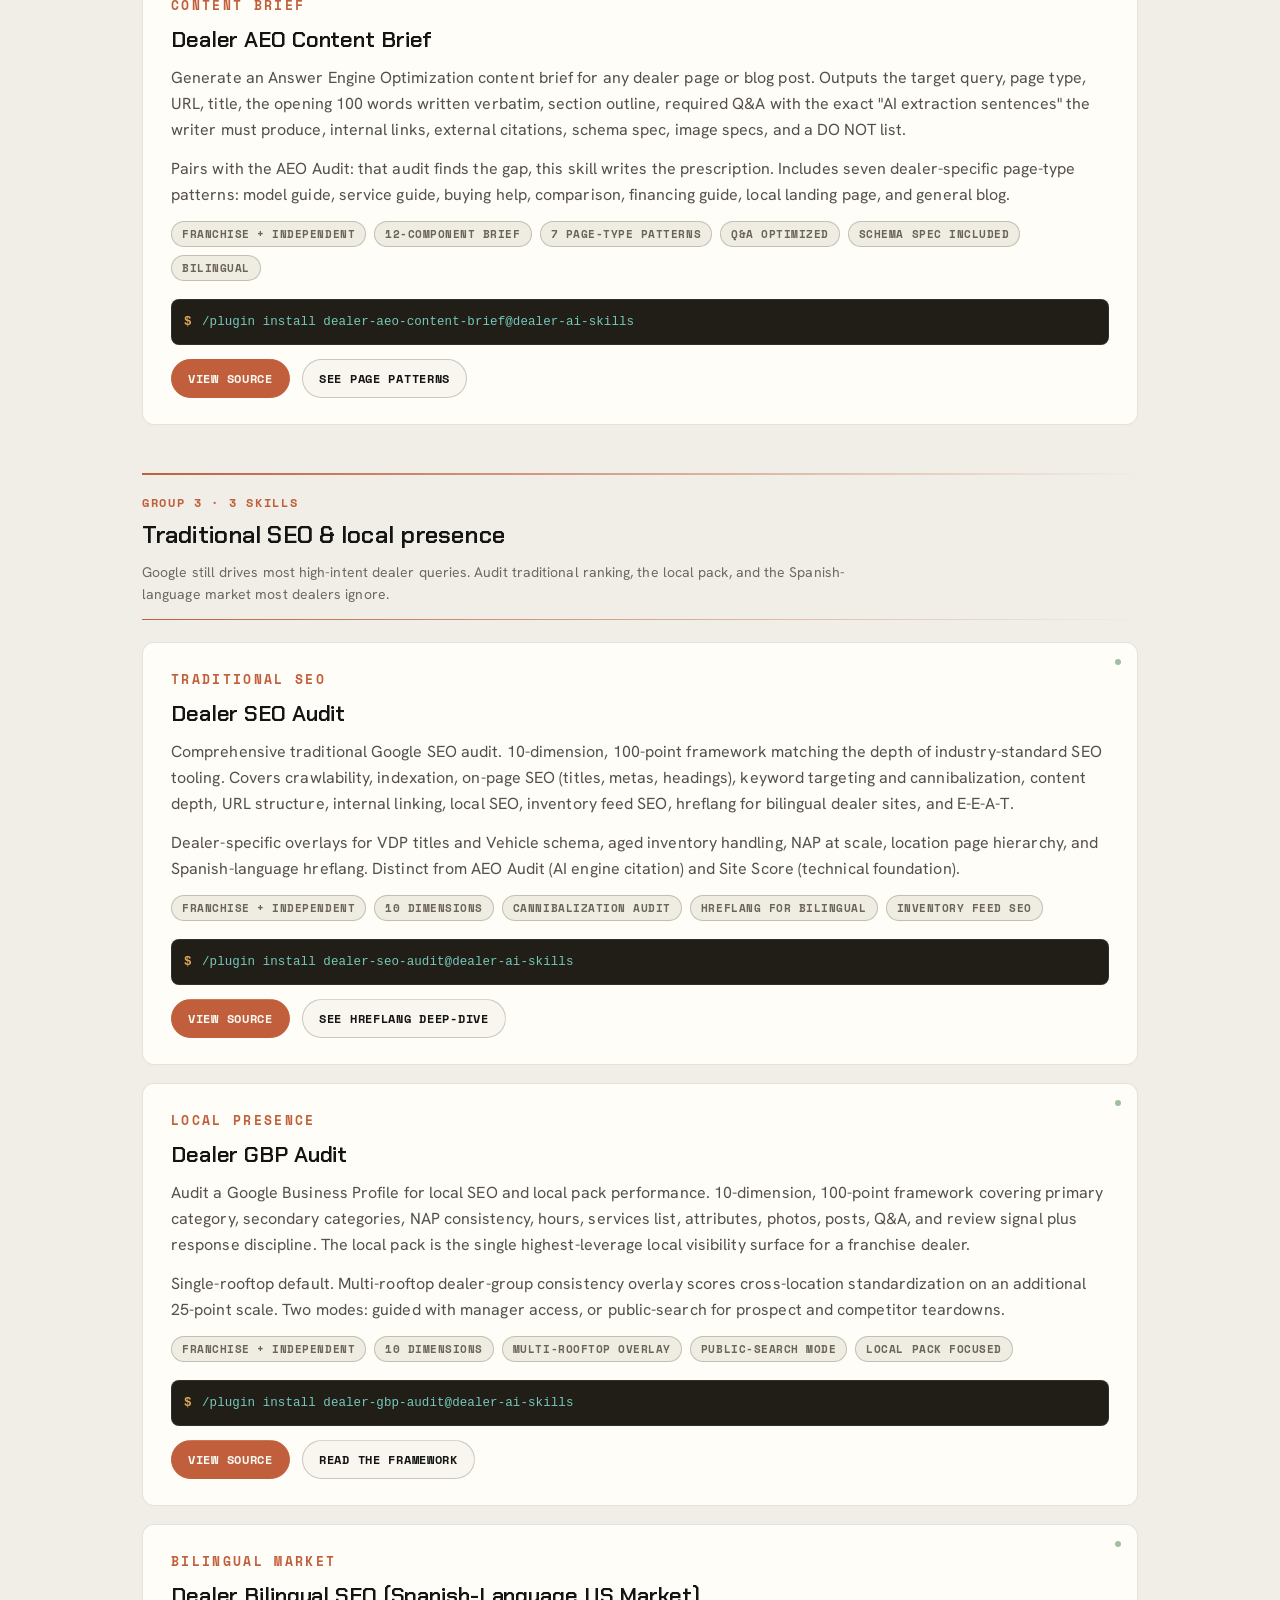
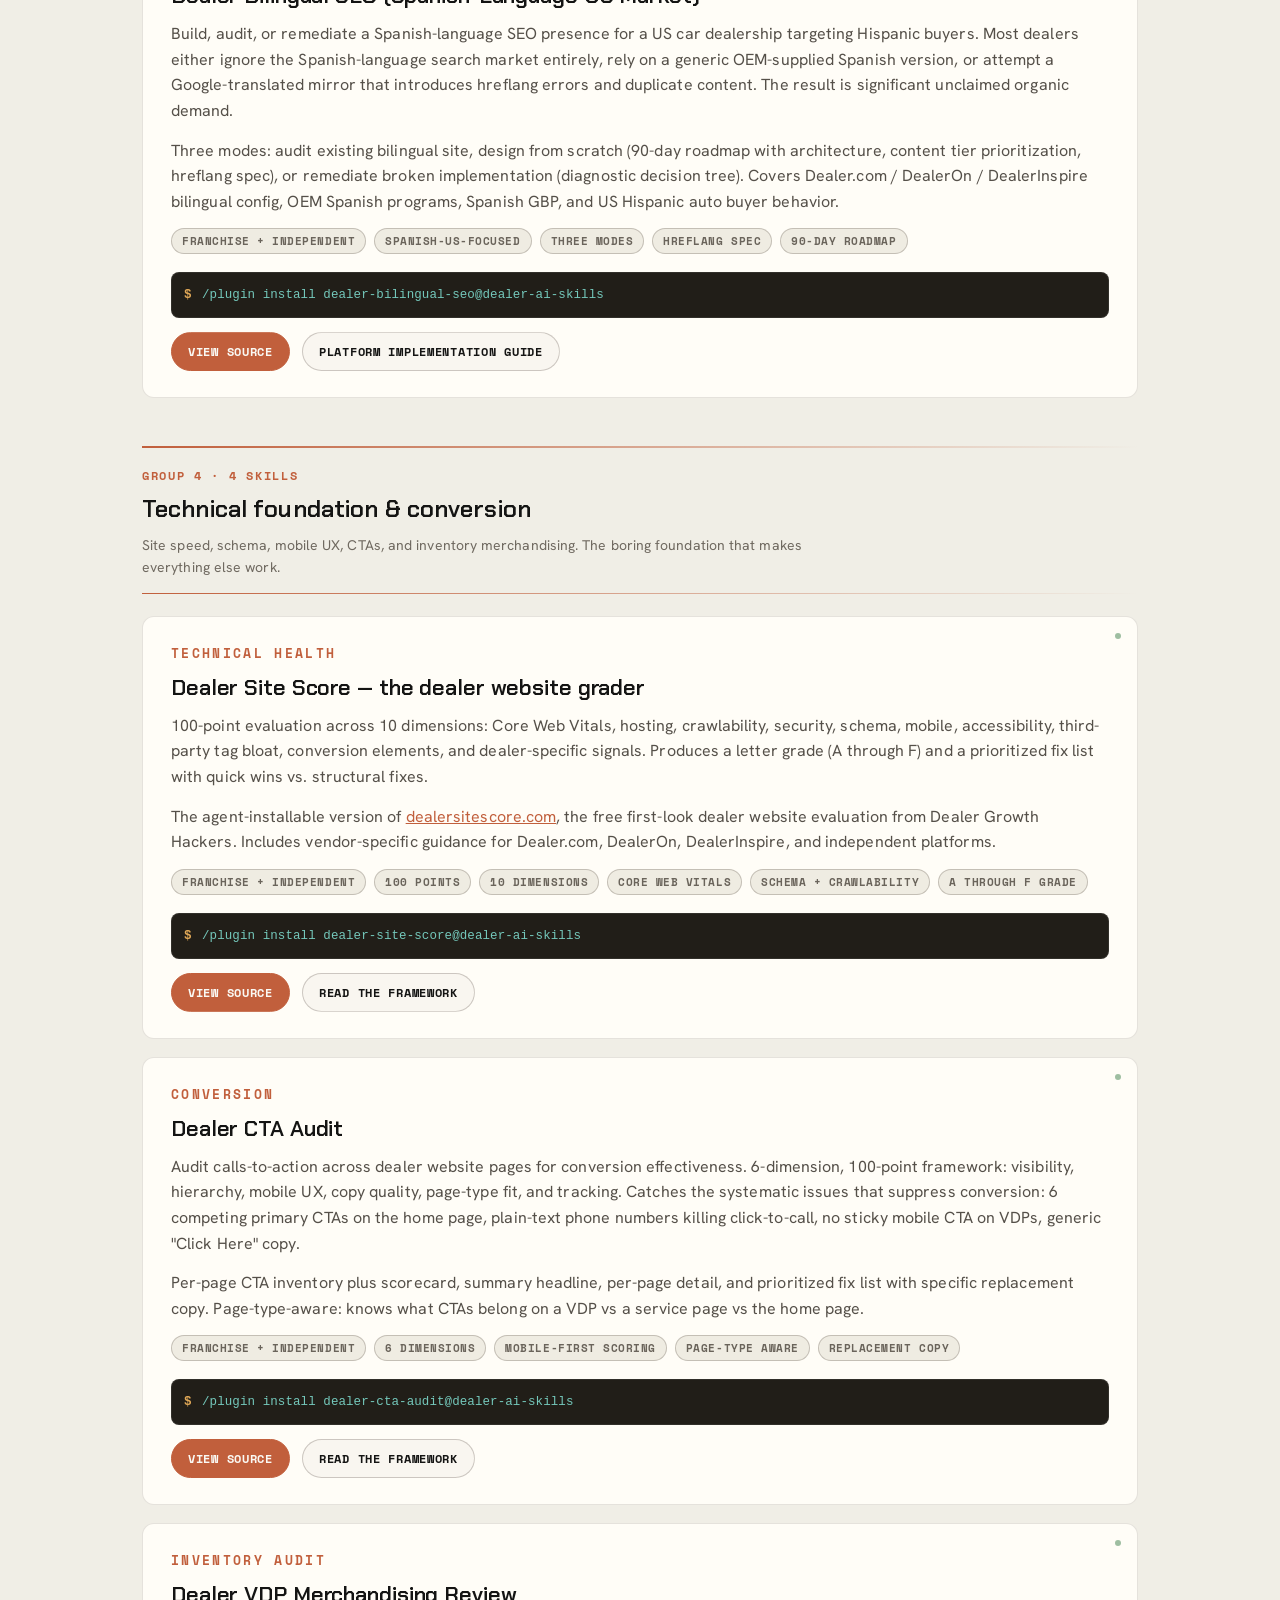
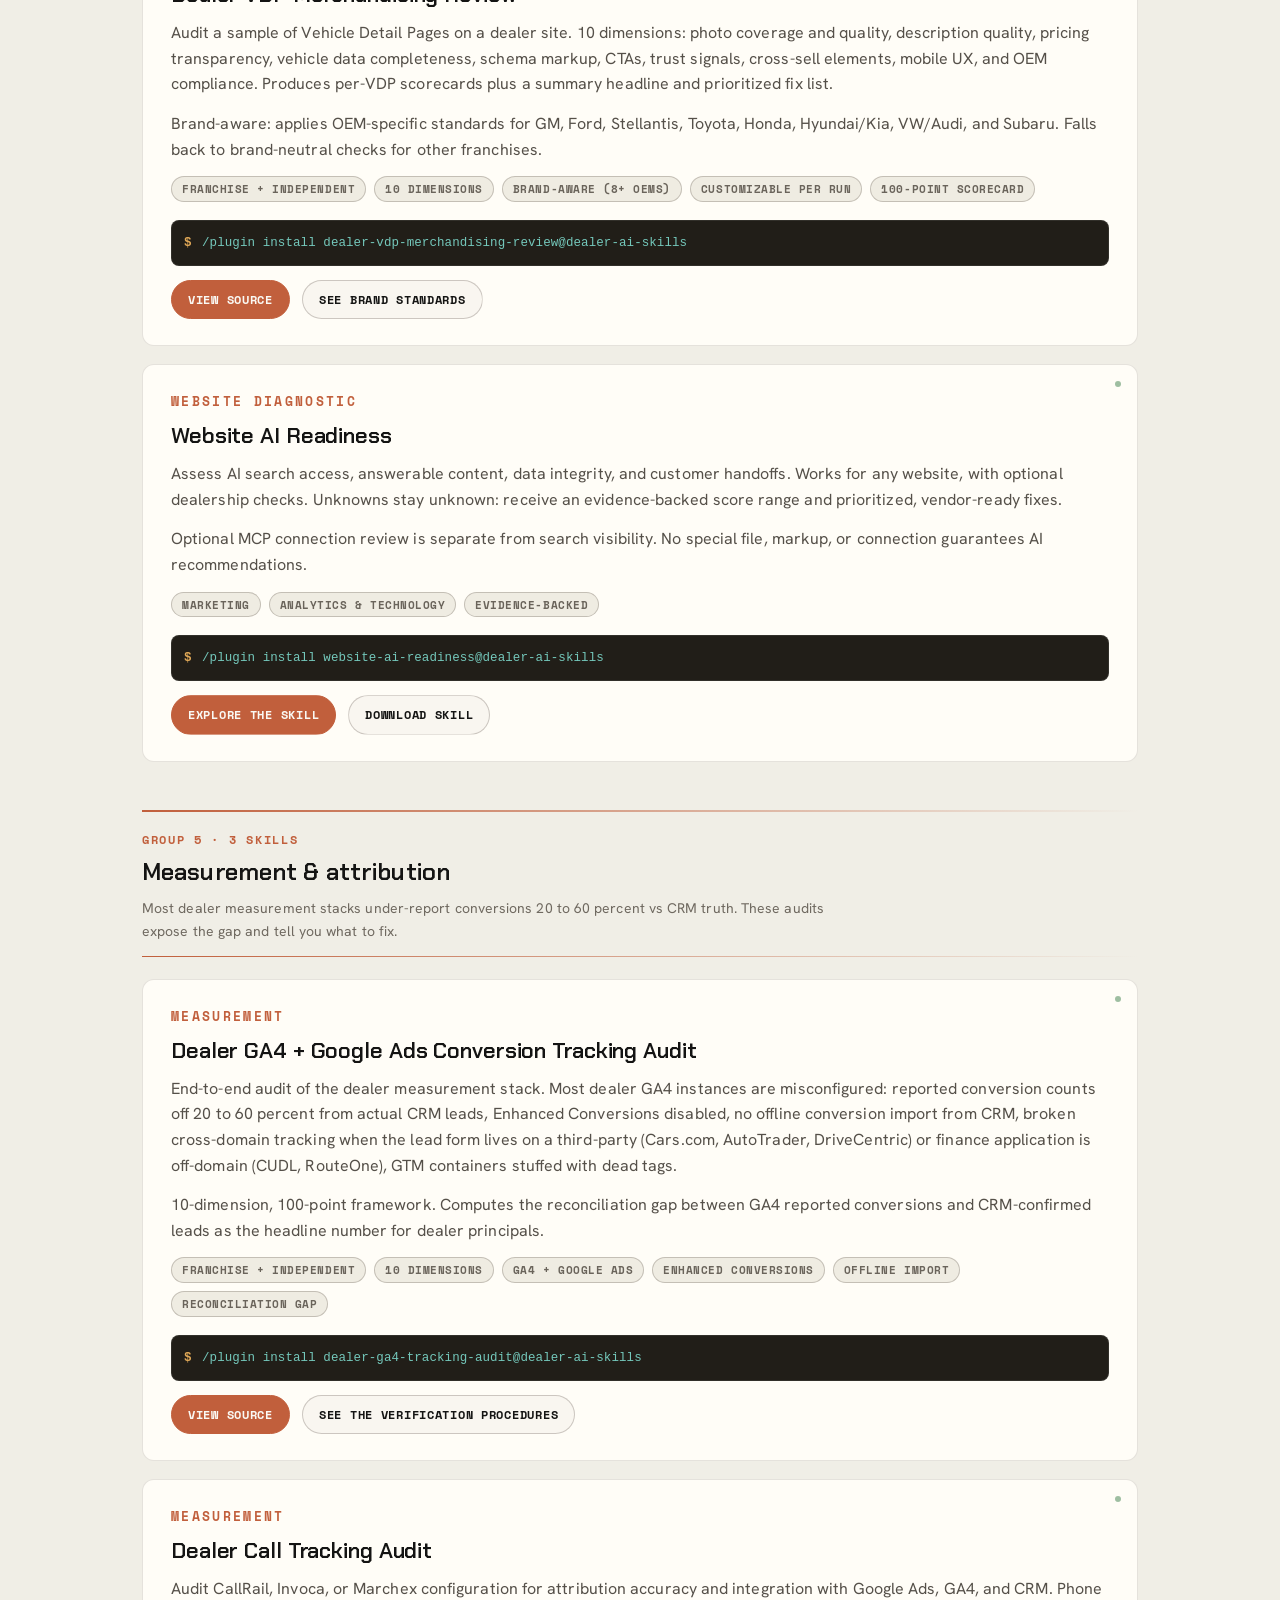
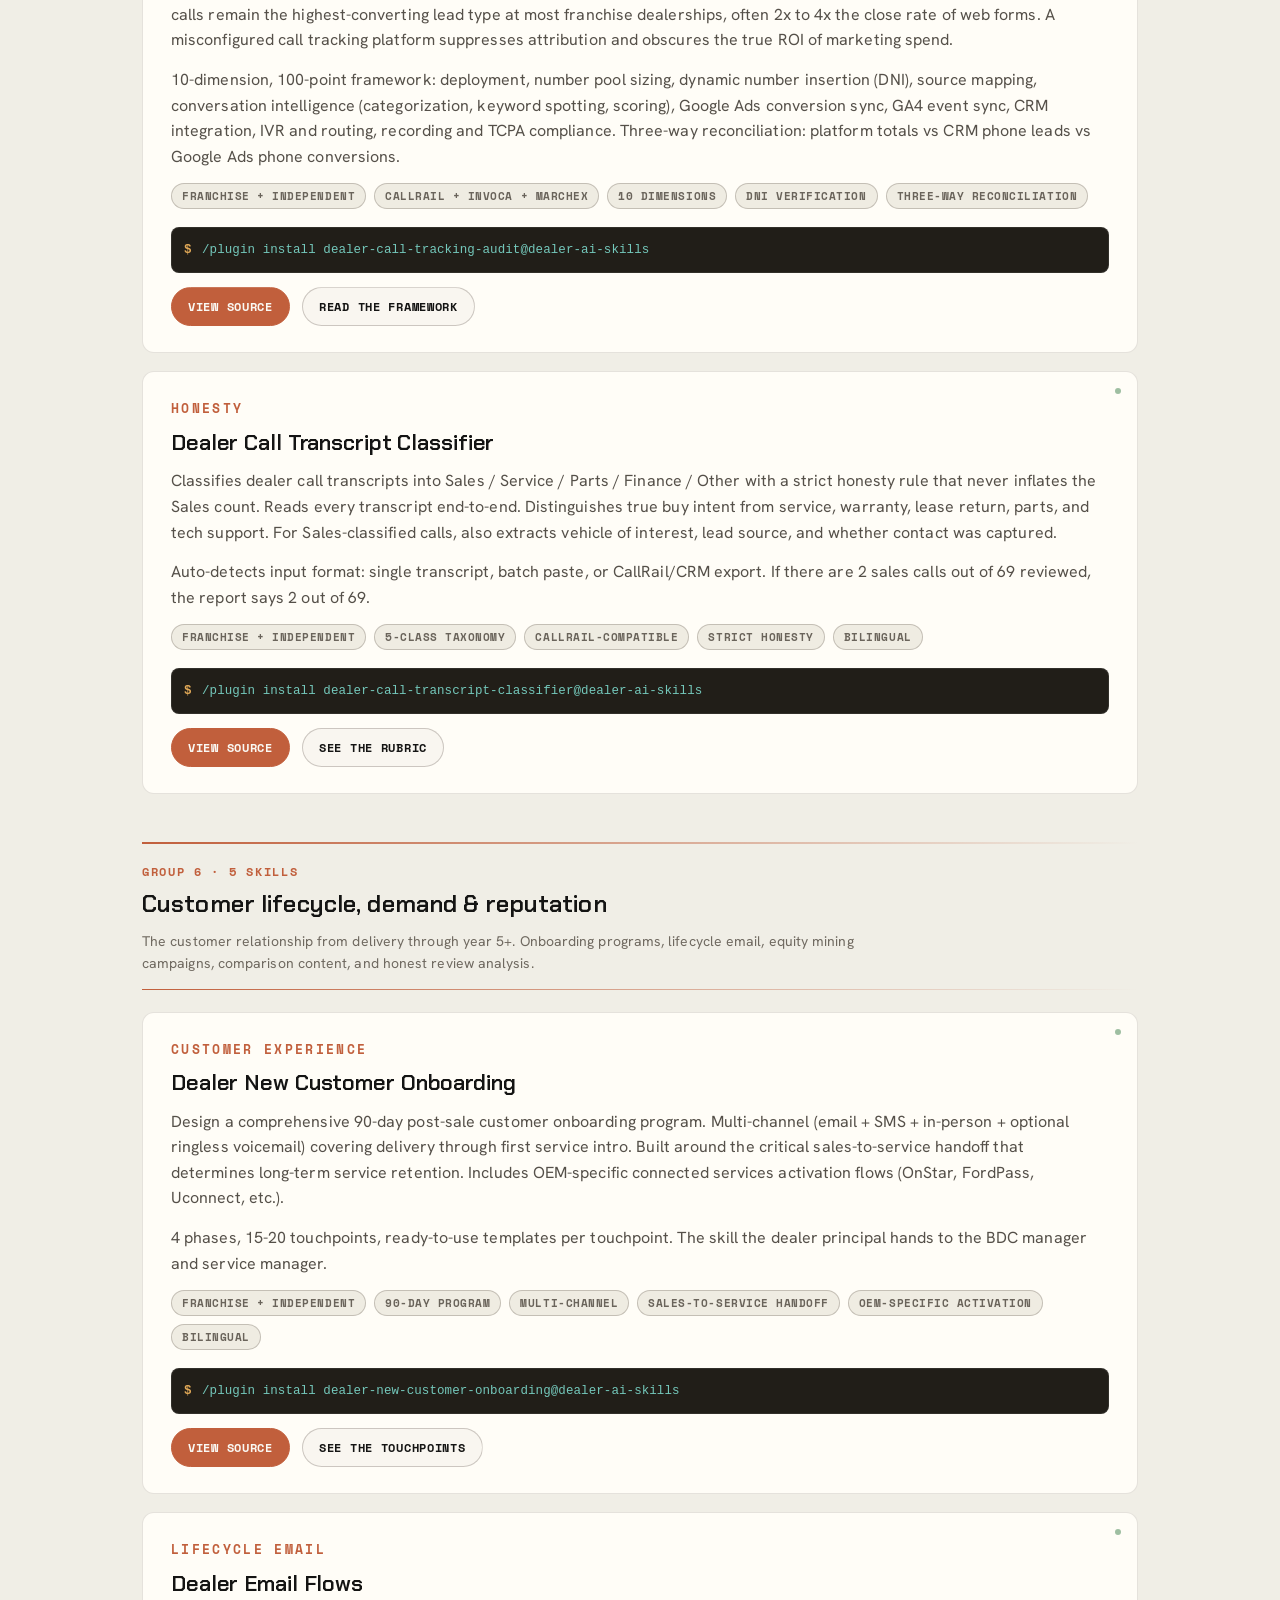
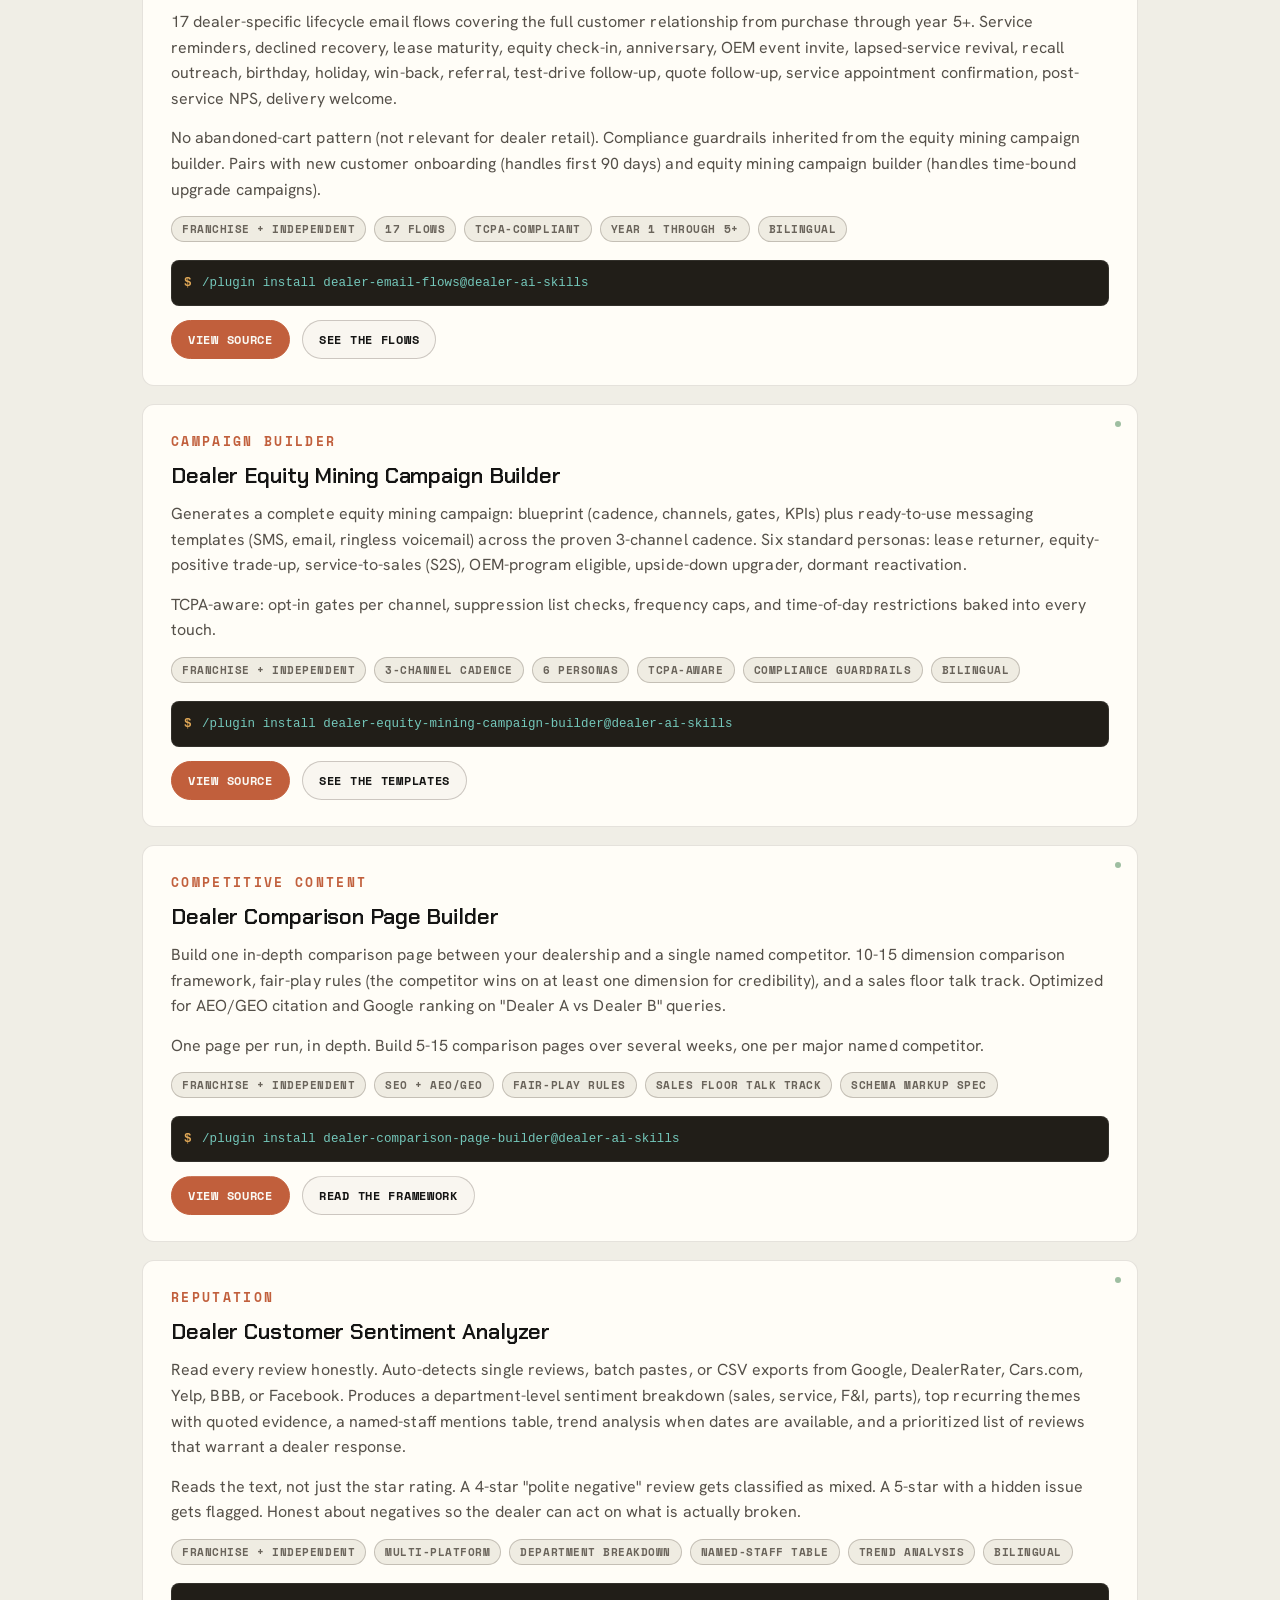
==== commit 9c43bba5: "Unify Dealer AI Plugins with the skills catalog" ====
--- a/landing/index.html
+++ b/landing/index.html
@@ -1338,9 +1338,9 @@
   </div>
 </section>
 
-<aside class="companion-strip" aria-label="Companion OpenAI marketplace">
-  <p><strong>Using ChatGPT or Codex?</strong> The companion Dealer AI Plugins marketplace packages these workflows for the OpenAI ecosystem.</p>
-  <a href="https://dealeraiplugins.com/">Explore Dealer AI Plugins &rarr;</a>
+<aside class="companion-strip" aria-label="One catalog for supported AI agents">
+  <p><strong>Using Codex, Claude, Cursor, Gemini, or another agent?</strong> The plugins and skills now live in one catalog, with one install path and no duplicate marketplace to maintain.</p>
+  <a href="#install">Choose your install method &rarr;</a>
 </aside>
 
 <section class="explainer-band">
